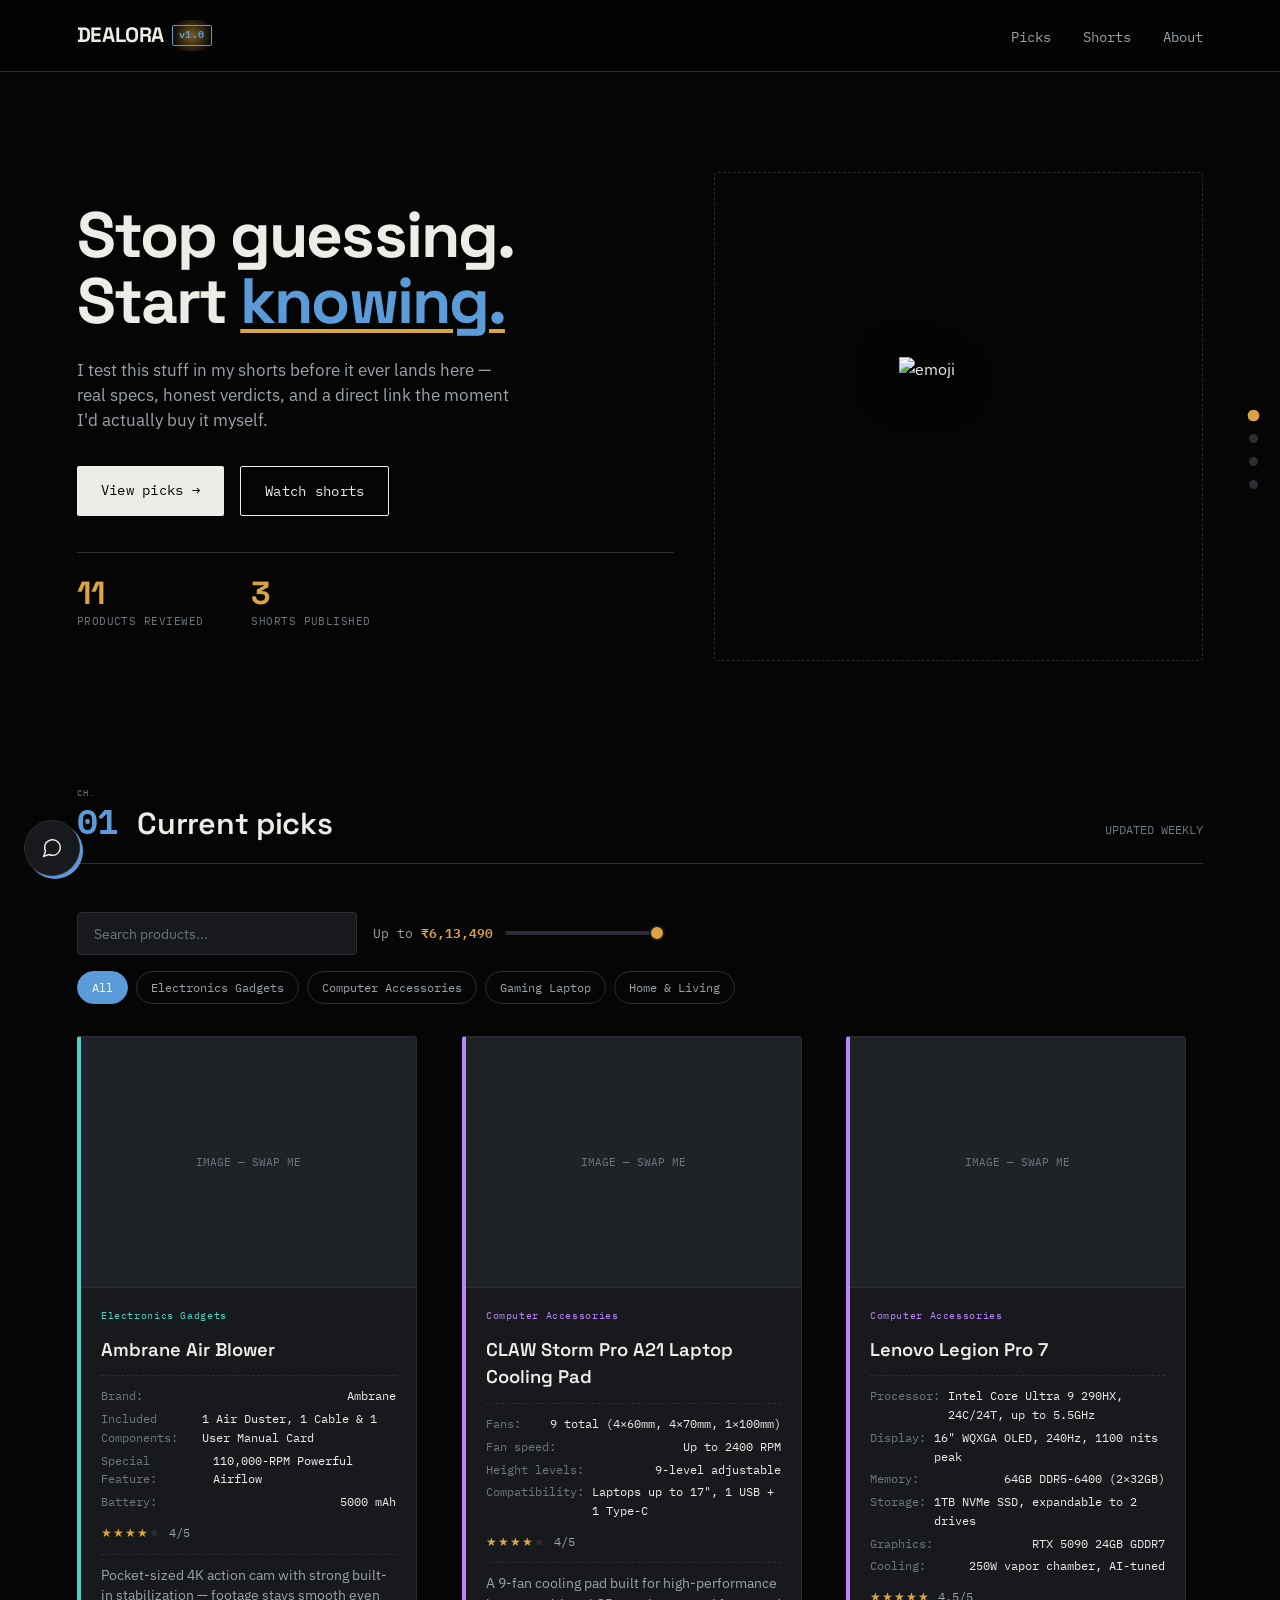
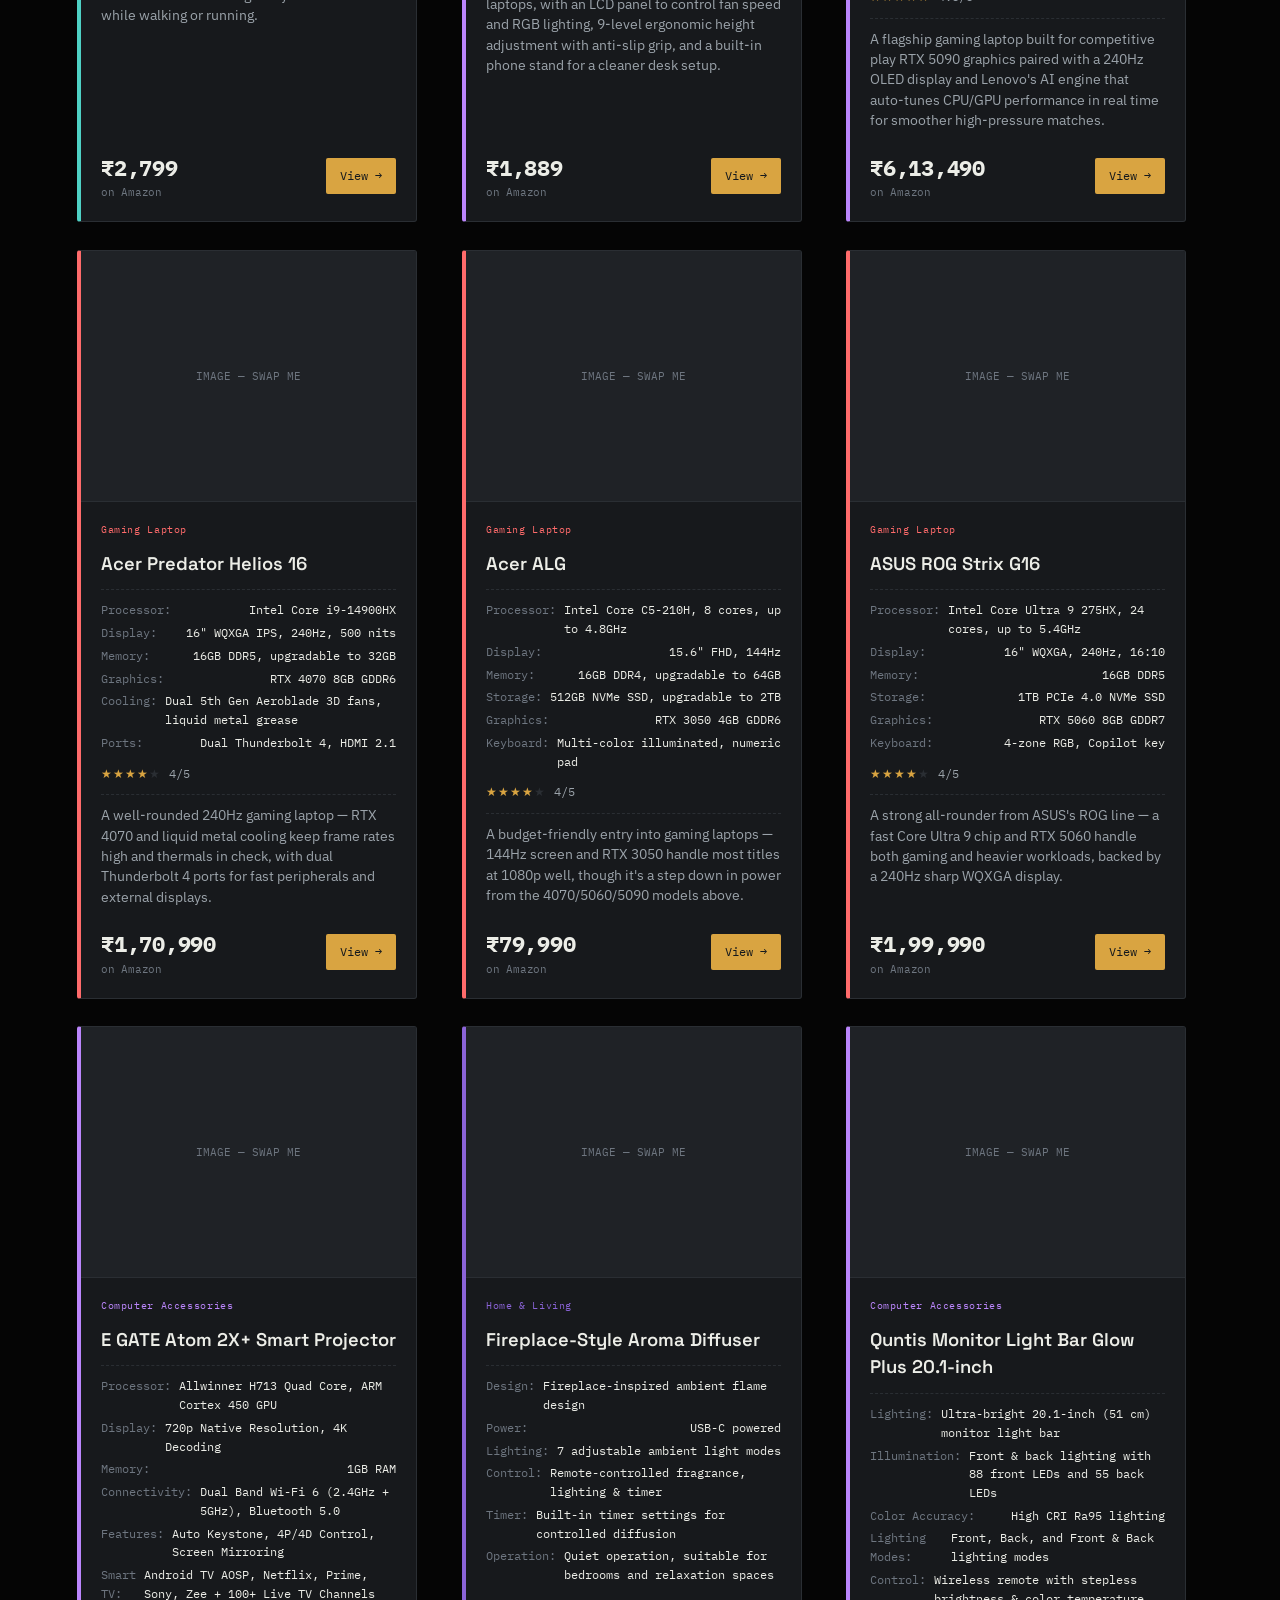
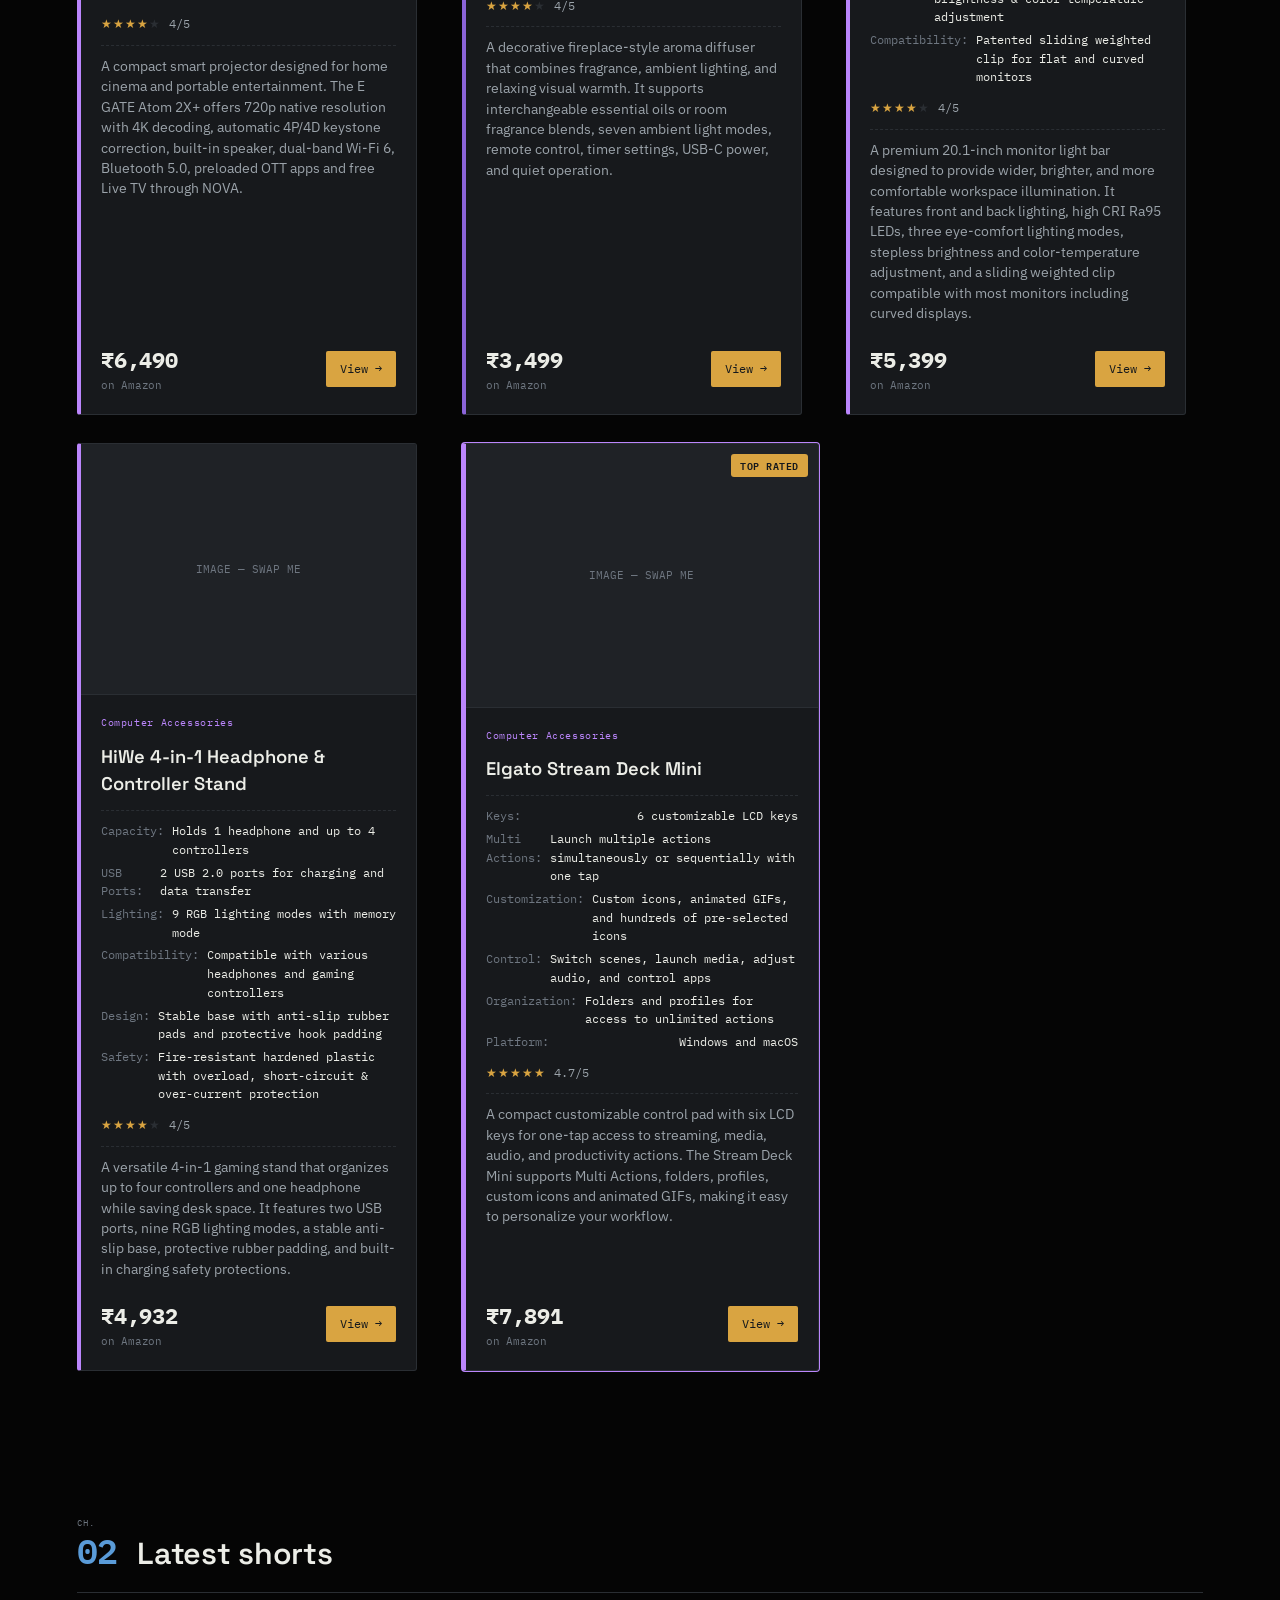
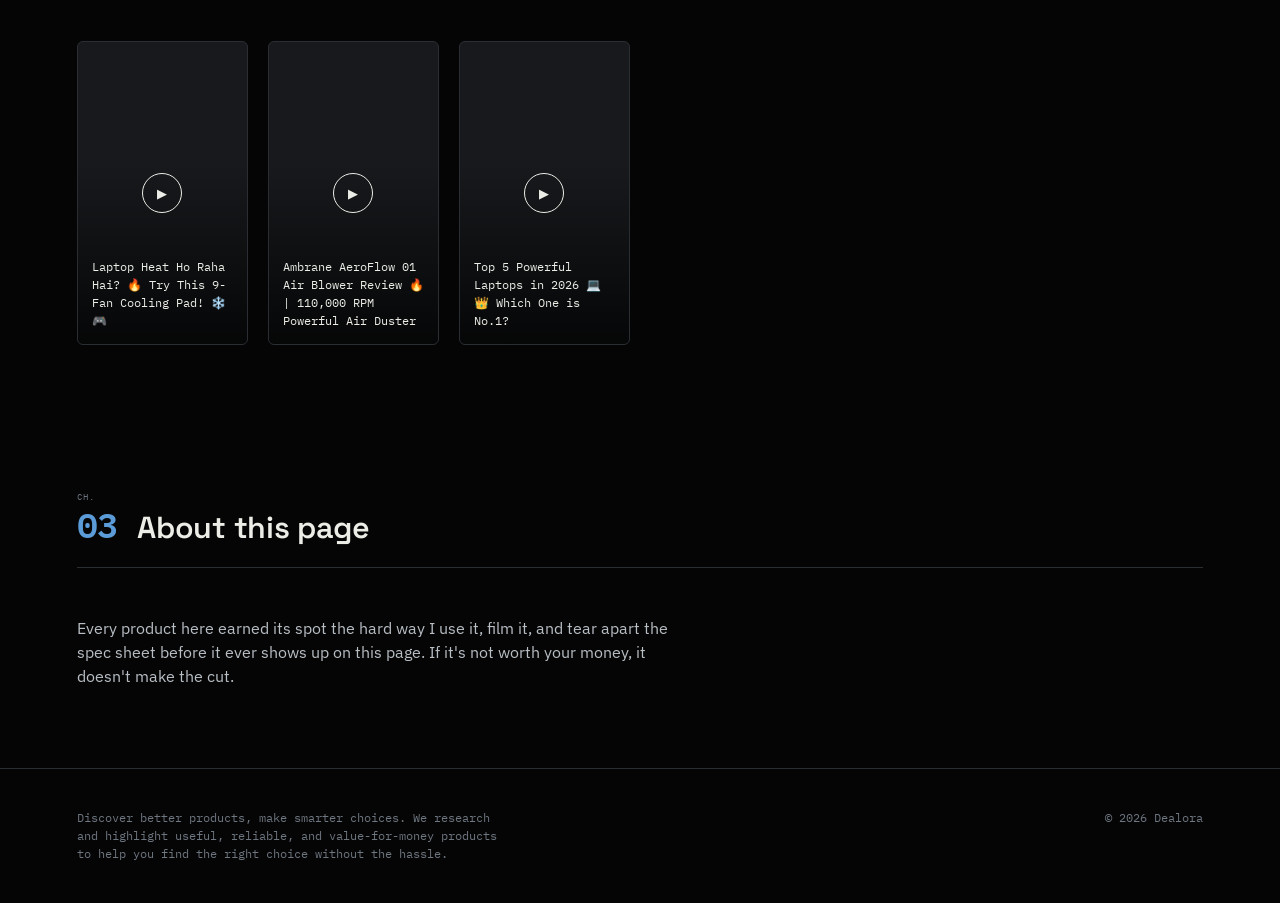
==== index.html @ a7163ce0 "Update index.html" ====
<!DOCTYPE html>
<html lang="en">
<head>
<meta charset="UTF-8">
<meta name="viewport" content="width=device-width, initial-scale=1.0">
<title>Dealora — Product Picks & Shorts</title>
<link rel="preconnect" href="https://fonts.googleapis.com">
<link rel="preconnect" href="https://fonts.gstatic.com" crossorigin>
<link href="https://fonts.googleapis.com/css2?family=Space+Grotesk:wght@400;500;600;700&family=IBM+Plex+Sans:wght@400;500;600&family=IBM+Plex+Mono:wght@400;500&display=swap" rel="stylesheet">
<link rel="stylesheet" href="style.css">
<noscript><style>body{opacity:1 !important;}</style></noscript>
</head>
<body>
<div class="grid-bg"></div>

<header>
  <div class="logo">DEALORA <span class="tag">v1.0</span></div>
  <nav>
    <a href="#picks">Picks</a>
    <a href="#shorts">Shorts</a>
    <a href="#about">About</a>
  </nav>
</header>

<section class="hero" id="hero">
  <div>
    <!-- <span class="eyebrow">CH. 00 — REAL GEAR. REAL NUMBERS. NO BS.</span> -->
    <h1>Stop guessing.<br>Start <em>knowing.</em></h1>
    <p id="heroTagline" class="hero-tagline">I test this stuff in my shorts before it ever lands here — real specs, honest verdicts, and a direct link the moment I'd actually buy it myself.</p>
    <div class="hero-ctas">
      <a href="#picks" class="btn btn-primary">View picks →</a>
      <a href="#shorts" class="btn btn-outline">Watch shorts</a>
    </div>
    <div class="hero-stats" id="heroStats">
      <div class="stat"><span class="stat-num" data-target="0">0</span><span class="stat-label">Products reviewed</span></div>
      <div class="stat"><span class="stat-num" data-target="0">0</span><span class="stat-label">Shorts published</span></div>
    </div>
  </div>
  <div class="schematic" id="heroCanvasWrap">
    <div class="emoji-cycle" id="emojiCycle">
      <img class="cycle-emoji" src="emojis/1.png" alt="emoji">
    </div>
    <!-- <span class="callout c1">01 — MATERIAL</span>
    <span class="callout c2">02 — SPEC</span>
    <span class="callout c3">03 — PRICE</span> -->
  </div>
</section>

<section id="picks">
  <div class="section-head">
    <span class="num">01</span>
    <h2>Current picks</h2>
    <span class="desc">UPDATED WEEKLY</span>
  </div>
  <div class="product-controls">
    <input type="text" id="productSearch" class="product-search" placeholder="Search products...">
    <div class="price-slider-wrap">
      <label for="priceSlider">Up to <span id="priceValueLabel">₹0</span></label>
      <input type="range" id="priceSlider" min="59" max="1000" step="1" class="price-slider">
    </div>
    <div class="filter-pills" id="filterPills"></div>
  </div>
  <div class="products" id="productsContainer">
    <!-- Cards are generated automatically by products.js -->
  </div>
</section>

<section id="shorts">
  <div class="section-head">
    <span class="num">02</span>
    <h2>Latest shorts</h2>
    <!-- <span class="desc">@YOURCHANNEL</span> -->
  </div>
  <div class="shorts-grid" id="shortsContainer">
    <!-- Cards are generated automatically by shorts.js -->
  </div>
</section>

<section id="about">
  <div class="section-head">
    <span class="num">03</span>
    <h2>About this page</h2>
  </div>
  <p style="max-width:60ch; color:#B8BEC4;">Every product here earned its spot the hard way I use it, film it, and tear apart the spec sheet before it ever shows up on this page. If it's not worth your money, it doesn't make the cut.</p>
</section>

<footer>
  <span class="disclosure">Discover better products, make smarter choices.
We research and highlight useful, reliable, and value-for-money products to help you find the right choice without the hassle.
</span>
  <span>© 2026 Dealora</span>
</footer>

<script src="products.js"></script>
<script src="shorts.js"></script>
<script src="scroll-effects.js"></script>
<script src="effects.js"></script>
<script src="Chatbot.js"></script>
</body>
</html>
---- style.css ----
:root{
  --bg:#050505;
  --bg-card:#17191C;
  --bg-card-2:#1F2226;
  --text:#ECEDE7;
  --text-muted:#9BA3AA;
  --text-faint:#6E7680;
  --line:#2A2E33;
  --blueprint:#5A9BD8;
  --blueprint-light:#7CB3E8;
  --amber:#D9A441;
  --display: 'Space Grotesk', sans-serif;
  --body: 'IBM Plex Sans', sans-serif;
  --mono: 'IBM Plex Mono', monospace;
}
*{box-sizing:border-box; margin:0; padding:0;}
html{scroll-behavior:smooth;}
body{
  background:var(--bg);
  color:var(--text);
  font-family:var(--body);
  line-height:1.5;
}
a{color:inherit;}

.grid-bg{ display:none; }

header{
  position:sticky; top:0; z-index:50;
  display:flex; justify-content:space-between; align-items:center;
  padding:20px 6%;
  background:rgba(5,5,5,0.85);
  backdrop-filter:blur(6px);
  border-bottom:1px solid var(--line);
}
.logo{
  font-family:var(--display);
  font-weight:700;
  font-size:1.3rem;
  letter-spacing:-0.02em;
  color:var(--text);
  display:flex; align-items:center; gap:8px;
}
.logo .tag{
  font-family:var(--mono);
  font-size:0.6rem;
  color:var(--blueprint);
  border:1px solid var(--blueprint);
  padding:2px 6px;
  border-radius:2px;
  letter-spacing:0.05em;
}
nav a{
  position:relative;
  font-family:var(--mono);
  font-size:0.85rem;
  text-decoration:none;
  margin-left:28px;
  color:var(--text-muted);
  border-bottom:1px solid transparent;
  transition:color .2s;
  padding-bottom:2px;
}
nav a::after{
  content:'';
  position:absolute;
  left:0; bottom:-1px;
  height:2px;
  width:0;
  background:var(--blueprint);
  transition:width .3s ease;
}
nav a:hover{color:var(--text);}
nav a:hover::after{ width:100%; }
nav a.active{color:var(--text);}
nav a.active::after{ width:100%; background:var(--amber); }

/* custom scrollbar */
::-webkit-scrollbar{ width:10px; }
::-webkit-scrollbar-track{ background:var(--bg); }
::-webkit-scrollbar-thumb{ background:var(--bg-card-2); border-radius:5px; border:2px solid var(--bg); }
::-webkit-scrollbar-thumb:hover{ background:var(--blueprint); }
html{ scrollbar-color:var(--bg-card-2) var(--bg); scrollbar-width:thin; }

/* sticky section progress dots */
.progress-dots{
  position:fixed;
  right:22px;
  top:50%;
  transform:translateY(-50%);
  z-index:55;
  display:flex;
  flex-direction:column;
  gap:14px;
}
.progress-dot{
  width:9px; height:9px;
  border-radius:50%;
  background:var(--line);
  border:none;
  cursor:pointer;
  padding:0;
  transition: background .25s ease, transform .25s ease;
}
.progress-dot:hover{ transform:scale(1.3); }
.progress-dot.active{ background:var(--amber); transform:scale(1.3); }
@media (max-width:900px){ .progress-dots{ display:none; } }

section{position:relative; z-index:1; padding:80px 6%;}

.reveal{
  opacity:0;
  transform:translateY(28px);
  transition: opacity 0.8s ease, transform 0.8s ease;
}
.reveal-visible{
  opacity:1;
  transform:translateY(0);
}
.hero.reveal{ opacity:1; transform:none; transition:none; }

.hero{
  padding-top:100px;
  padding-bottom:60px;
  display:grid;
  grid-template-columns: 1.1fr 0.9fr;
  gap:40px;
  align-items:center;
}
.hero .eyebrow{
  font-family:var(--mono);
  font-size:0.8rem;
  color:var(--blueprint);
  letter-spacing:0.08em;
  margin-bottom:16px;
  display:block;
}
.hero h1{
  color:var(--text);
  font-family:var(--display);
  font-size:clamp(2.4rem, 5vw, 4.2rem);
  line-height:1.02;
  font-weight:700;
  letter-spacing:-0.03em;
  margin-bottom:24px;
}
.hero h1 em{
  font-style:normal;
  color:var(--blueprint);
  text-decoration: underline;
  text-decoration-color: var(--amber);
  text-decoration-thickness: 4px;
  text-underline-offset: 6px;
}
.hero p{
  font-size:1.05rem;
  max-width:44ch;
  color:var(--text-muted);
  margin-bottom:32px;
}
.hero-ctas{display:flex; gap:16px; flex-wrap:wrap;}
.hero-tagline{ transition: opacity 0.4s ease; }
.hero-tagline.fading{ opacity:0; }
.hero-stats{
  display:flex;
  gap:clamp(24px,4vw,48px);
  margin-top:36px;
  padding-top:24px;
  border-top:1px solid var(--line);
}
.stat{ display:flex; flex-direction:column; gap:4px; }
.stat-num{
  font-family:var(--display);
  font-size:2rem;
  font-weight:700;
  color:var(--amber);
  line-height:1;
}
.stat-label{
  font-family:var(--mono);
  font-size:0.7rem;
  color:var(--text-faint);
  letter-spacing:0.04em;
  text-transform:uppercase;
}
.btn{
  font-family:var(--mono);
  font-size:0.85rem;
  padding:14px 24px;
  border-radius:2px;
  text-decoration:none;
  display:inline-block;
  letter-spacing:0.02em;
  transition: transform .15s ease, box-shadow .15s ease;
}
.btn-primary{
  background:var(--text);
  color:var(--bg);
}
.btn-primary:hover{transform:translateY(-2px); box-shadow:4px 4px 0 var(--amber);}
.btn-outline{
  border:1px solid var(--text);
  color:var(--text);
}
.btn-outline:hover{transform:translateY(-2px); box-shadow:4px 4px 0 var(--blueprint-light);}

.schematic{
  position:relative;
  aspect-ratio:1/1;
  border:1.5px dashed var(--line);
  border-radius:4px;
  overflow:hidden;
}
.emoji-cycle{
  position:absolute;
  inset:0;
  display:flex;
  align-items:center;
  justify-content:center;
}
.cycle-emoji{
  width:120px;
  height:120px;
  object-fit:contain;
  image-rendering:pixelated;
  filter:drop-shadow(0 10px 22px rgba(0,0,0,0.5));
  animation: emojiIn 0.4s ease;
}
@keyframes emojiIn{
  0%{ opacity:0; transform:scale(0.7) rotate(-8deg); }
  100%{ opacity:1; transform:scale(1) rotate(0deg); }
}
.callout{
  position:absolute;
  font-family:var(--mono);
  font-size:0.7rem;
  color:var(--blueprint);
  white-space:nowrap;
}
.callout::before{
  content:'';
  position:absolute;
  background:var(--blueprint-light);
  height:1px;
}
.c1{top:8%; left:2%;}
.c1::before{width:60px; top:8px; left:-64px;}
.c2{top:38%; right:0%;}
.c2::before{width:50px; top:8px; right:-54px;}
.c3{bottom:10%; left:6%;}
.c3::before{width:40px; top:8px; left:-44px;}

.section-head{
  display:flex;
  align-items:baseline;
  gap:20px;
  margin-bottom:48px;
  border-bottom:1px solid var(--line);
  padding-bottom:16px;
}
.section-head .num{
  font-family:var(--mono);
  color:var(--blueprint);
  font-size:2.2rem;
  font-weight:600;
  line-height:1;
  letter-spacing:-0.02em;
  position:relative;
}
.section-head .num::before{
  content:"CH.";
  position:absolute;
  top:-14px;
  left:0;
  font-size:0.55rem;
  font-weight:400;
  letter-spacing:0.12em;
  color:var(--text-faint);
}
.section-head h2{
  color:var(--text);
  font-family:var(--display);
  font-size:1.9rem;
  font-weight:600;
  letter-spacing:-0.01em;
}
.section-head .desc{
  font-family:var(--mono);
  font-size:0.75rem;
  color:var(--text-faint);
  margin-left:auto;
}

.product-controls{
  display:flex;
  gap:16px;
  flex-wrap:wrap;
  align-items:center;
  margin-bottom:32px;
}
.product-search{
  font-family:var(--body);
  font-size:0.9rem;
  padding:11px 16px;
  background:var(--bg-card);
  border:1px solid var(--line);
  border-radius:4px;
  color:var(--text);
  min-width:220px;
  flex:0 1 280px;
  transition:border-color .2s;
}
.product-search::placeholder{ color:var(--text-faint); }
.product-search:focus{ outline:none; border-color:var(--blueprint); }
.price-slider-wrap{
  display:flex;
  align-items:center;
  gap:12px;
  font-family:var(--mono);
  font-size:0.8rem;
  color:var(--text-muted);
}
.price-slider-wrap label{ white-space:nowrap; }
#priceValueLabel{ color:var(--amber); font-weight:600; }
.price-slider{
  -webkit-appearance:none;
  appearance:none;
  width:160px;
  height:4px;
  border-radius:2px;
  background:var(--line);
  outline:none;
  cursor:pointer;
}
.price-slider::-webkit-slider-thumb{
  -webkit-appearance:none;
  appearance:none;
  width:16px; height:16px;
  border-radius:50%;
  background:var(--amber);
  border:2px solid var(--bg-card);
  cursor:pointer;
  transition:transform .15s ease;
}
.price-slider::-webkit-slider-thumb:hover{ transform:scale(1.15); }
.price-slider::-moz-range-thumb{
  width:16px; height:16px;
  border-radius:50%;
  background:var(--amber);
  border:2px solid var(--bg-card);
  cursor:pointer;
}
.filter-pills{ display:flex; gap:8px; flex-wrap:wrap; }
.filter-pill{
  font-family:var(--mono);
  font-size:0.75rem;
  padding:8px 14px;
  border-radius:20px;
  border:1px solid var(--line);
  background:transparent;
  color:var(--text-muted);
  cursor:pointer;
  transition: all .2s ease;
}
.filter-pill:hover{ border-color:var(--blueprint); color:var(--text); }
.filter-pill.active{
  background:var(--blueprint);
  border-color:var(--blueprint);
  color:#fff;
}
.teaser-card{
  border-style:dashed;
  opacity:0.92;
}
.teaser-media{
  background:repeating-linear-gradient(45deg, var(--bg-card-2) 0, var(--bg-card-2) 10px, var(--bg-card) 10px, var(--bg-card) 20px);
}
.teaser-lock{
  font-size:2.8rem;
  filter:grayscale(0.3);
  opacity:0.7;
}
.teaser-countdown{
  border-top:1px dashed var(--line);
  padding-top:12px;
  display:flex;
  flex-direction:column;
  gap:4px;
  align-items:flex-start;
}
.countdown-timer{
  font-family:var(--mono);
  font-size:1.6rem;
  font-weight:700;
  color:var(--amber);
  letter-spacing:0.03em;
}
.teaser-sub{
  font-family:var(--mono);
  font-size:0.7rem;
  color:var(--text-faint);
  text-transform:uppercase;
  letter-spacing:0.04em;
}
.no-results{
  font-family:var(--mono);
  font-size:0.9rem;
  color:var(--text-faint);
  padding:40px 0;
  text-align:center;
  grid-column:1/-1;
}
.products{
  display:grid;
  grid-template-columns:repeat(auto-fill, minmax(280px, 1fr));
  gap:28px;
  justify-content:start;
}
.card{
  background:var(--bg-card);
  border:1px solid var(--line);
  border-left:4px solid var(--accent, var(--blueprint));
  border-radius:3px;
  overflow:hidden;
  display:flex;
  flex-direction:column;
  max-width:340px;
  position:relative;
  transition: transform .15s ease, box-shadow .2s ease, border-color .2s ease;
  transform-style:preserve-3d;
  will-change:transform;
}
.card:hover{box-shadow:0 16px 32px rgba(0,0,0,0.55); border-color:var(--line);}
.card.featured{
  max-width:370px;
  border-width:1px 1px 1px 4px;
  box-shadow:0 0 0 1px var(--accent, var(--amber));
}
.featured-badge{
  position:absolute;
  top:10px;
  right:10px;
  z-index:2;
  background:var(--amber);
  color:#14181C;
  font-family:var(--mono);
  font-size:0.62rem;
  font-weight:600;
  letter-spacing:0.05em;
  padding:4px 9px;
  border-radius:3px;
  text-transform:uppercase;
}
.card-media{
  aspect-ratio:4/3;
  width:100%;
  background:var(--bg-card-2);
  display:flex; align-items:center; justify-content:center;
  font-family:var(--mono);
  font-size:0.7rem;
  color:var(--text-faint);
  border-bottom:1px solid var(--line);
  overflow:hidden;
}
.card-media img{
  width:100%;
  height:100%;
  object-fit:contain;
  padding:12px;
}
.card-body{padding:20px; display:flex; flex-direction:column; gap:12px; flex:1;}
.card-tag{
  font-family:var(--mono);
  font-size:0.65rem;
  color:var(--blueprint);
  letter-spacing:0.06em;
}
.card h3{
  color:var(--text);
  font-family:var(--display);
  font-size:1.15rem;
  font-weight:600;
}
.specs{
  font-family:var(--mono);
  font-size:0.78rem;
  color:var(--text-muted);
  border-top:1px dashed var(--line);
  padding-top:10px;
  display:flex;
  flex-direction:column;
  gap:4px;
}
.specs div{display:flex; justify-content:space-between; gap:8px;}
.specs span:first-child{color:var(--text-faint);}
.specs span:last-child{color:var(--text);}

.rating{
  display:flex;
  align-items:center;
  gap:8px;
  font-family:var(--mono);
  font-size:0.78rem;
  color:var(--text-muted);
}
.stars{letter-spacing:1px;}
.stars .star{ color:var(--line); transition:color .25s ease, transform .25s ease; display:inline-block; }
.stars .star.filled{ color:var(--amber); }
.rating:hover .stars .star{
  animation: starPop .4s ease forwards;
  animation-delay: calc(var(--i) * 70ms);
}
@keyframes starPop{
  0%{ transform:scale(1); }
  40%{ transform:scale(1.35); color:var(--amber); }
  100%{ transform:scale(1); color:var(--amber); }
}
.img-shimmer{
  position:absolute; inset:0;
  background:linear-gradient(100deg, var(--bg-card-2) 30%, #2a2e33 50%, var(--bg-card-2) 70%);
  background-size:200% 100%;
  animation: shimmer 1.4s ease-in-out infinite;
}
@keyframes shimmer{
  0%{ background-position:200% 0; }
  100%{ background-position:-200% 0; }
}
.card-media{ position:relative; }
.about{
  font-size:0.85rem;
  color:var(--text-muted);
  border-top:1px dashed var(--line);
  padding-top:10px;
}
.card-footer{
  display:flex;
  align-items:center;
  justify-content:space-between;
  margin-top:auto;
  padding-top:8px;
}
.price{font-family:var(--mono); font-weight:700; font-size:1.4rem; color:var(--text); letter-spacing:-0.01em;}
.price small{font-size:0.7rem; color:var(--text-faint); display:block; font-weight:400;}
.buy{
  font-family:var(--mono);
  font-size:0.75rem;
  background:var(--amber);
  color:#14181C;
  padding:9px 14px;
  border-radius:2px;
  text-decoration:none;
  transition:transform .15s;
  animation: buyPulse 2.6s ease-in-out infinite;
}
.buy:hover{transform:translateY(-2px); animation-play-state:paused;}
@keyframes buyPulse{
  0%, 100%{ box-shadow:0 0 0 0 rgba(217,164,65,0.45); }
  50%{ box-shadow:0 0 0 6px rgba(217,164,65,0); }
}

.shorts-grid{
  display:grid;
  grid-template-columns:repeat(auto-fill, minmax(160px, 1fr));
  gap:20px;
  justify-content:start;
}
.short{
  max-width:220px;
  aspect-ratio:9/16;
  background-color:var(--bg-card);
  border:1px solid var(--line);
  border-radius:6px;
  position:relative;
  overflow:hidden;
  display:flex;
  align-items:flex-end;
  padding:14px;
  color:var(--text);
  cursor:pointer;
  text-decoration:none;
  transition: transform .2s ease, border-color .2s ease;
}
.short:hover{ transform:translateY(-4px); border-color:var(--blueprint); }
.short::before{
  content:'';
  position:absolute; inset:0;
  background:linear-gradient(180deg, transparent 40%, rgba(0,0,0,0.75) 100%);
}
.short .play{
  position:absolute; top:50%; left:50%; transform:translate(-50%,-50%);
  width:40px; height:40px;
  border:1.5px solid var(--text);
  border-radius:50%;
  display:flex; align-items:center; justify-content:center;
  font-size:0.8rem;
}
.short span{position:relative; font-family:var(--mono); font-size:0.75rem;}

footer{
  padding:40px 6%;
  border-top:1px solid var(--line);
  display:flex;
  justify-content:space-between;
  flex-wrap:wrap;
  gap:12px;
  font-family:var(--mono);
  font-size:0.75rem;
  color:var(--text-faint);
}
.disclosure{
  max-width:60ch;
}

@media (max-width: 780px){
  .hero{grid-template-columns:1fr;}
  .schematic{max-width:320px; margin:0 auto;}
  nav a{margin-left:16px;}
}

/* ---------- Loading polish ---------- */
body{
  opacity:0;
  transition: opacity 0.6s ease;
}
body.page-loaded{ opacity:1; }

.scroll-top-btn{
  position:fixed;
  bottom:26px;
  right:26px;
  z-index:60;
  width:46px; height:46px;
  border-radius:50%;
  background:var(--bg-card);
  border:1px solid var(--line);
  color:var(--text);
  font-size:1.1rem;
  display:flex; align-items:center; justify-content:center;
  cursor:pointer;
  opacity:0;
  transform:translateY(12px);
  pointer-events:none;
  transition:opacity .3s ease, transform .3s ease, border-color .2s ease;
}
.scroll-top-btn.visible{
  opacity:1;
  transform:translateY(0);
  pointer-events:auto;
}
.scroll-top-btn:hover{ border-color:var(--blueprint); }
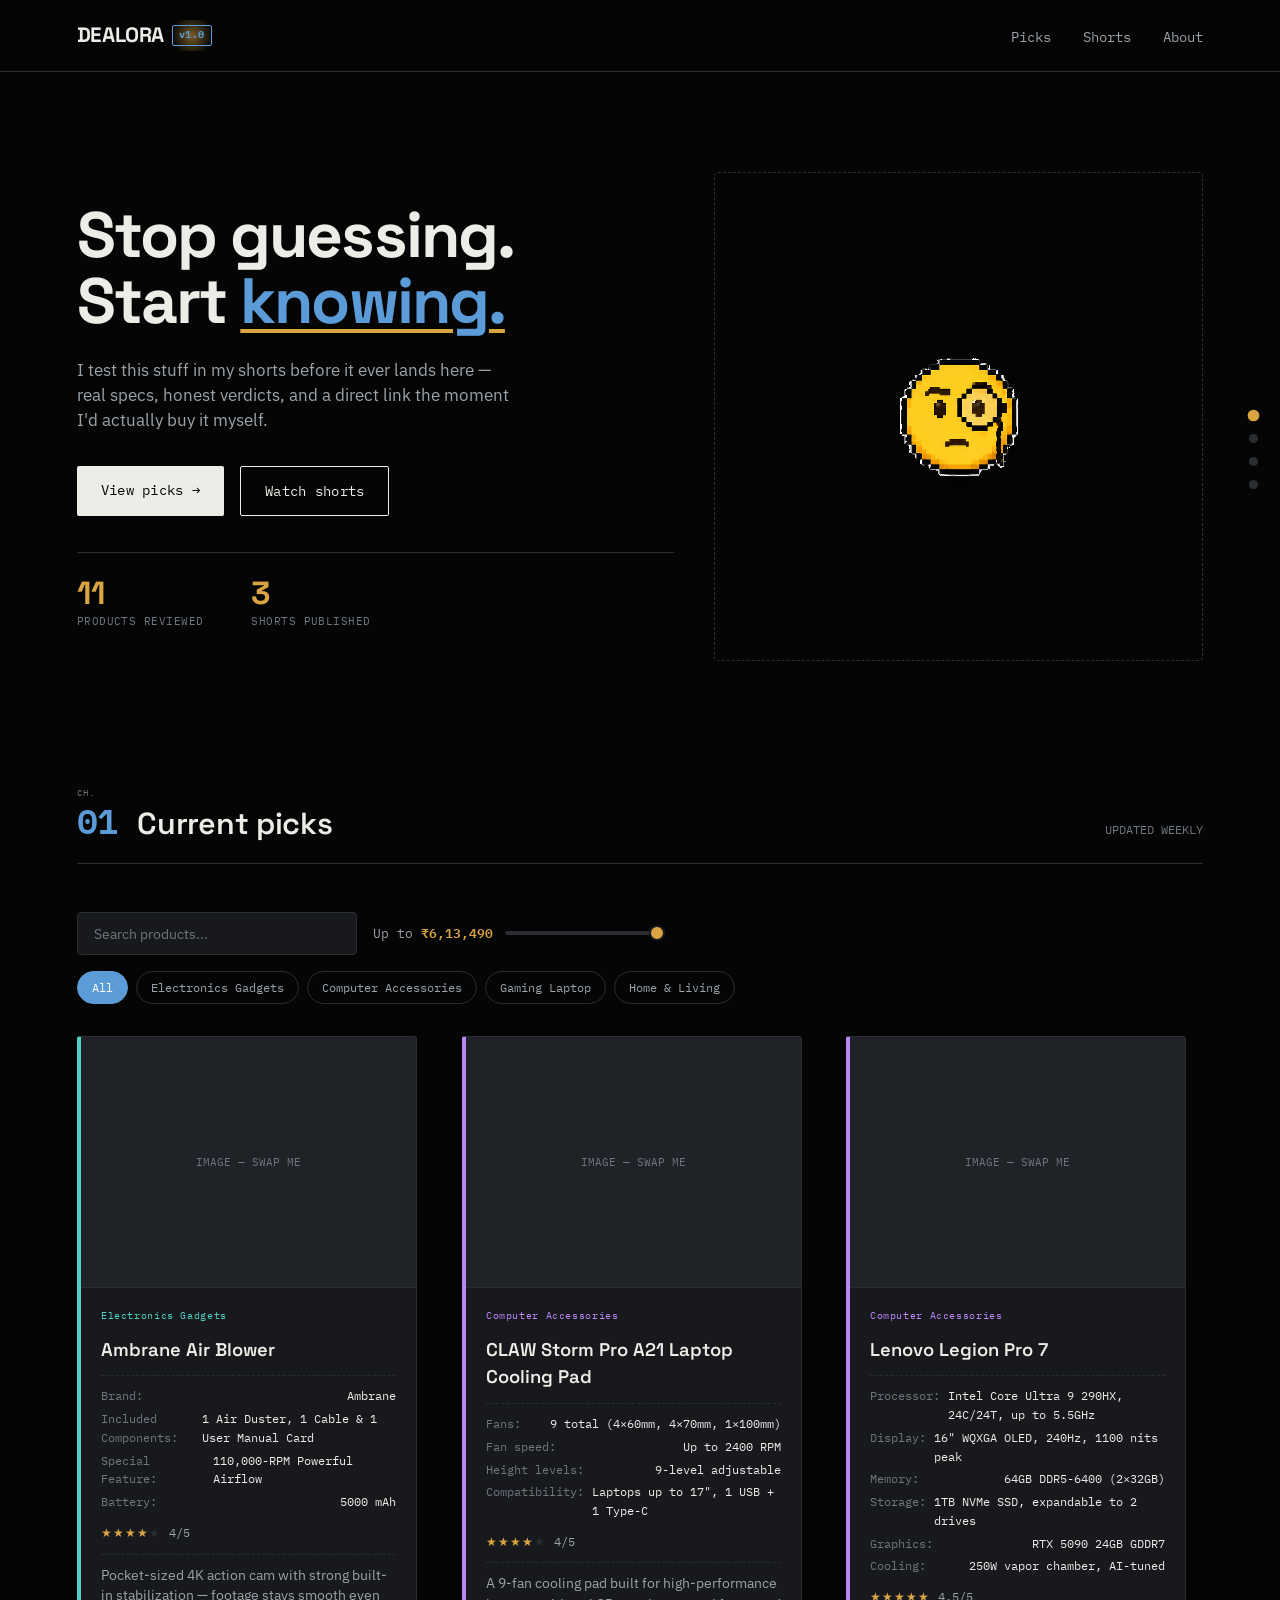
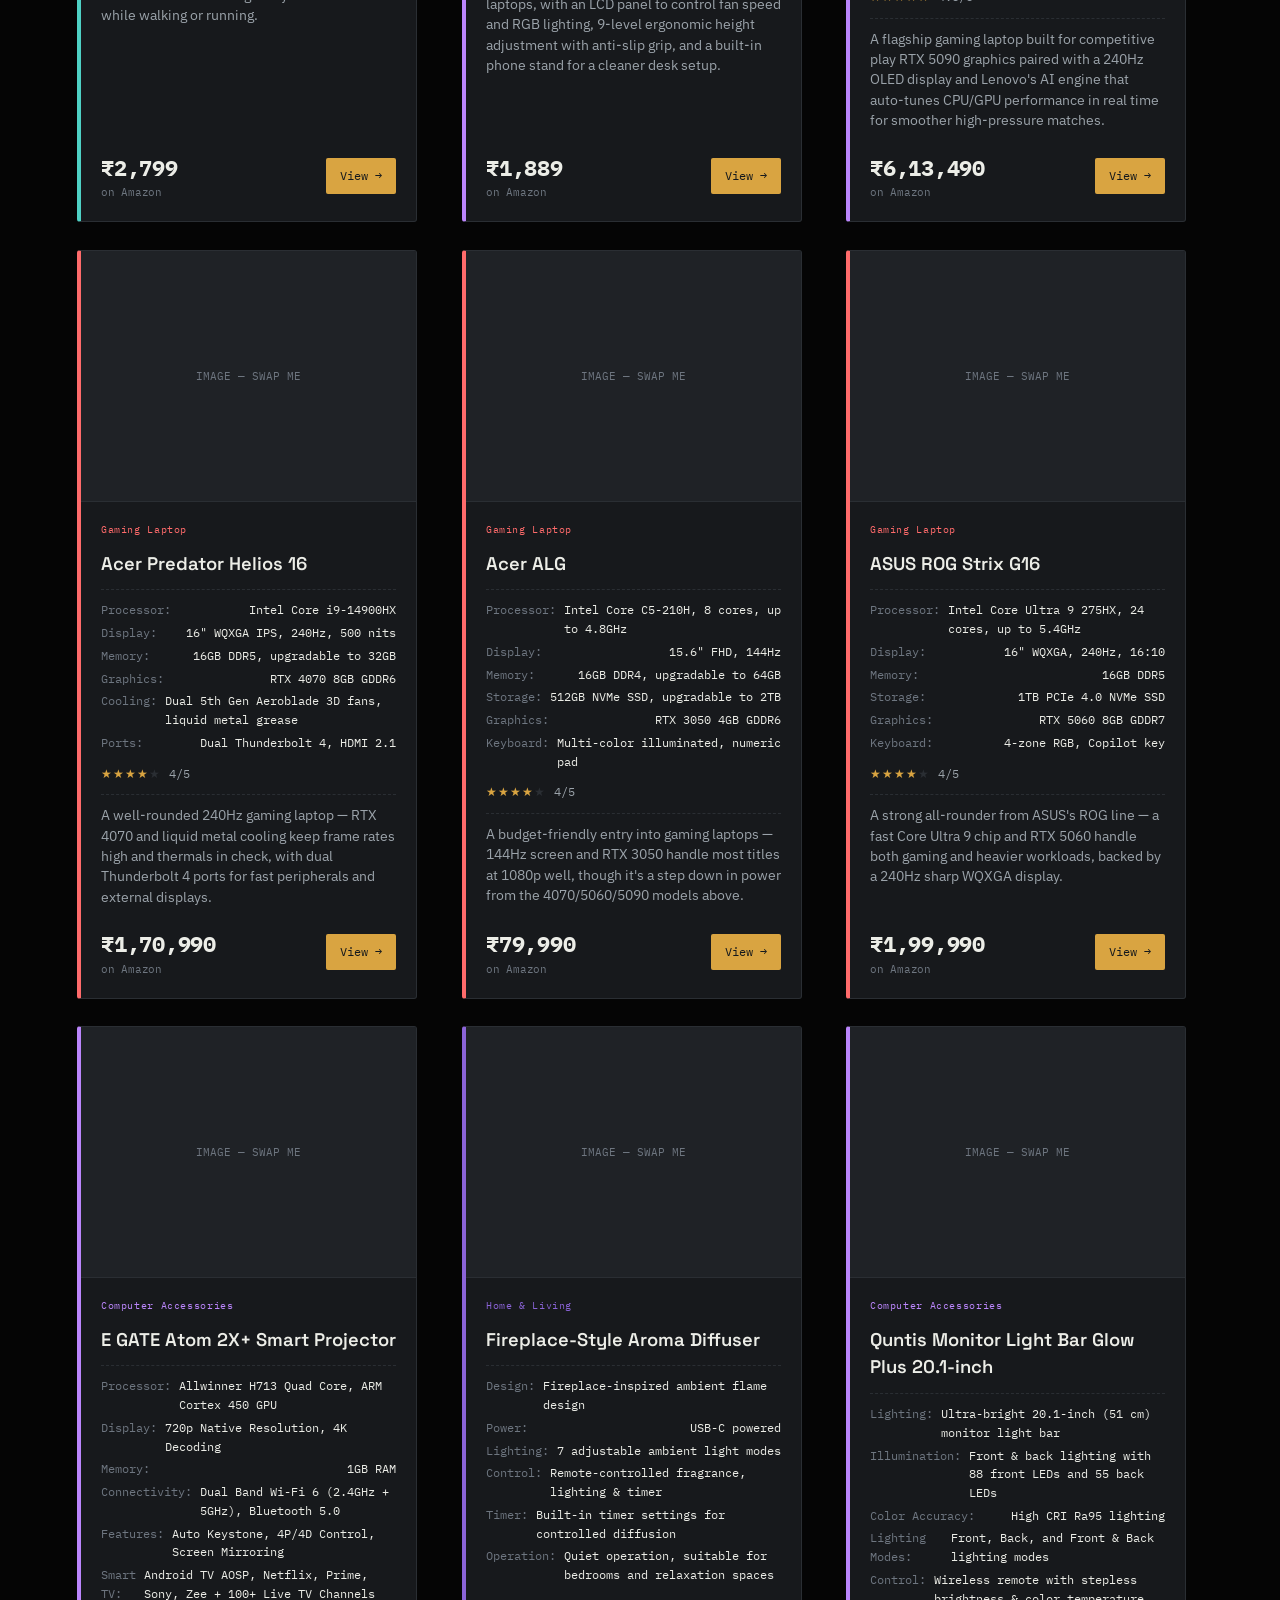
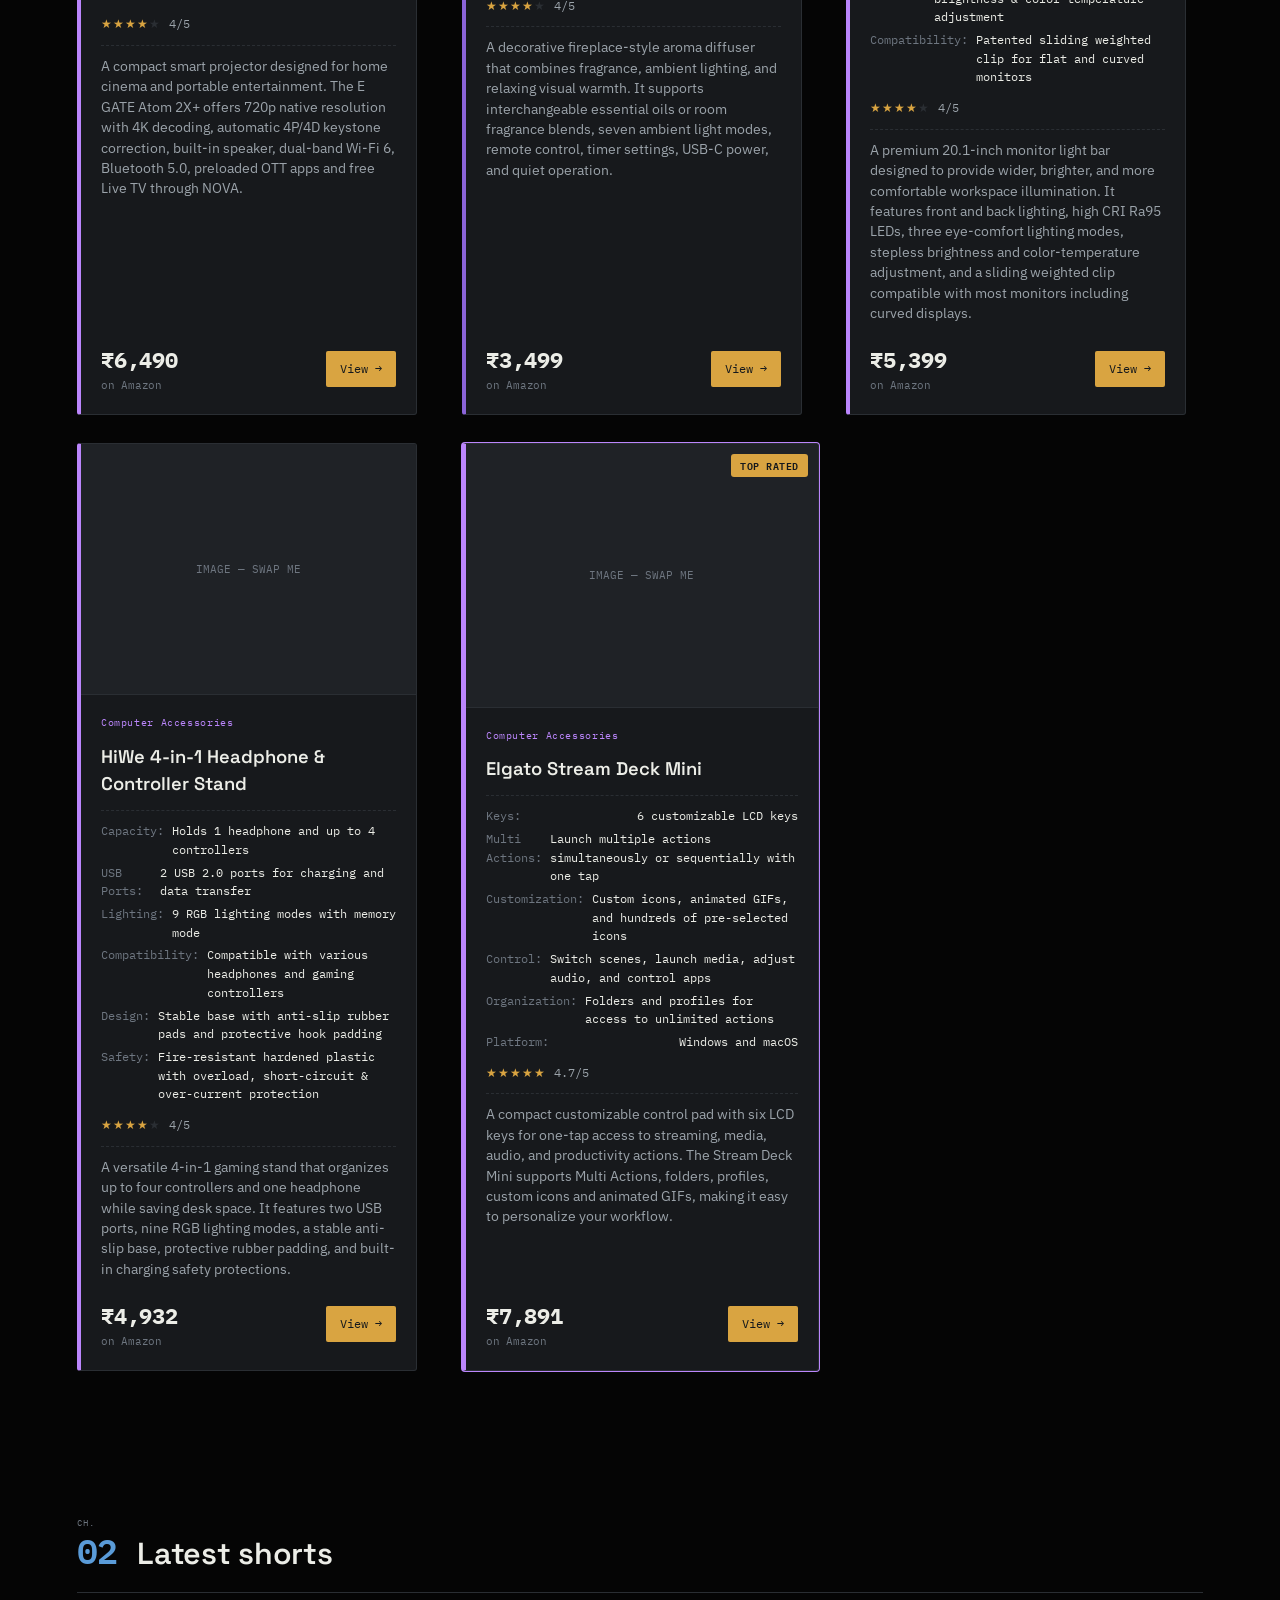
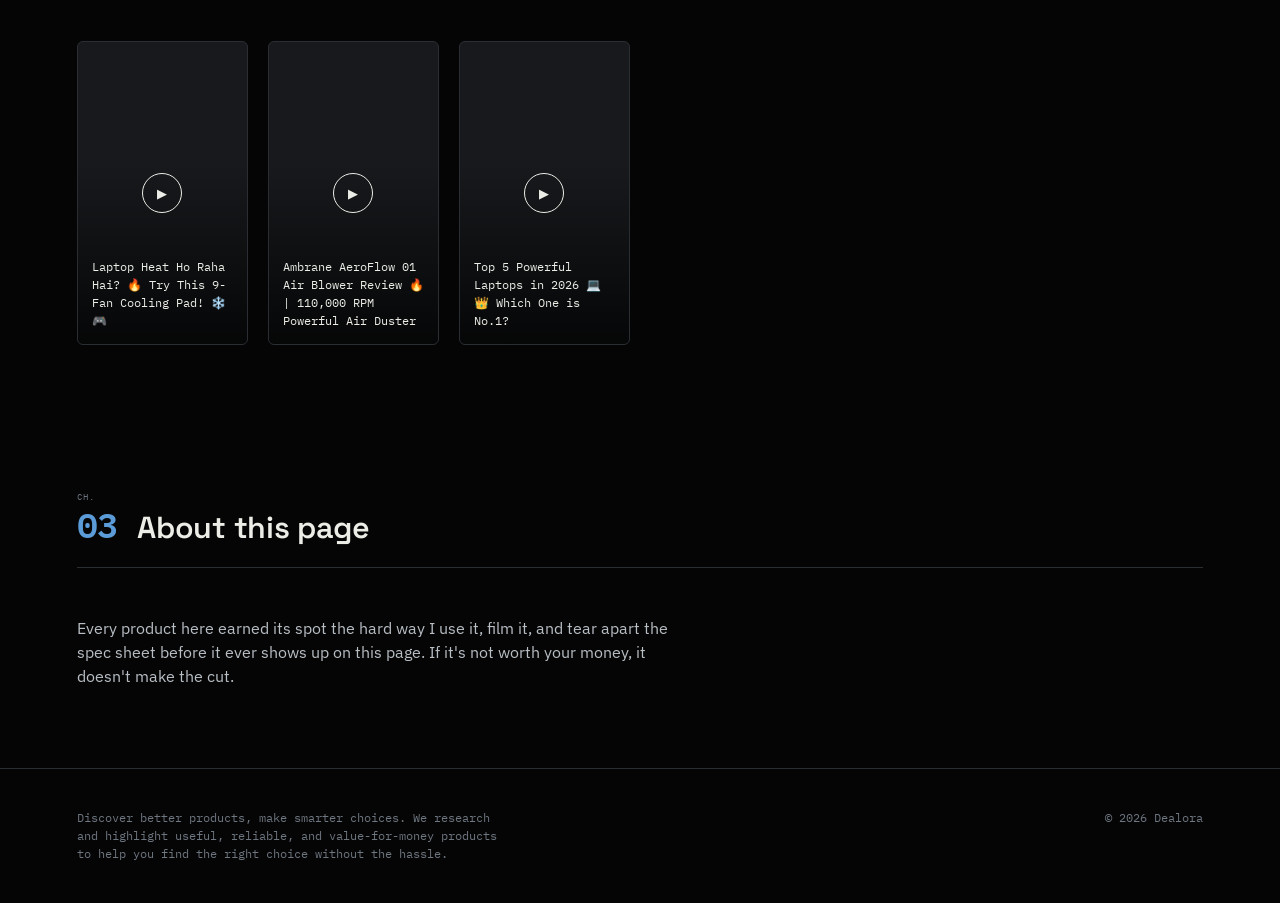
==== commit 102fe0cb: "Add Google Analytics tracking script and update chatbot script" ====
--- a/index.html
+++ b/index.html
@@ -9,6 +9,16 @@
 <link href="https://fonts.googleapis.com/css2?family=Space+Grotesk:wght@400;500;600;700&family=IBM+Plex+Sans:wght@400;500;600&family=IBM+Plex+Mono:wght@400;500&display=swap" rel="stylesheet">
 <link rel="stylesheet" href="style.css">
 <noscript><style>body{opacity:1 !important;}</style></noscript>
+
+<!-- Google tag (gtag.js) -->
+<script async src="https://www.googletagmanager.com/gtag/js?id=G-2ELYX1XEXM"></script>
+<script>
+  window.dataLayer = window.dataLayer || [];
+  function gtag(){dataLayer.push(arguments);}
+  gtag('js', new Date());
+
+  gtag('config', 'G-2ELYX1XEXM');
+</script>
 </head>
 <body>
 <div class="grid-bg"></div>
@@ -95,6 +105,6 @@
 <script src="shorts.js"></script>
 <script src="scroll-effects.js"></script>
 <script src="effects.js"></script>
-<script src="Chatbot.js"></script>
+<script src="chatbot.js"></script>
 </body>
 </html>
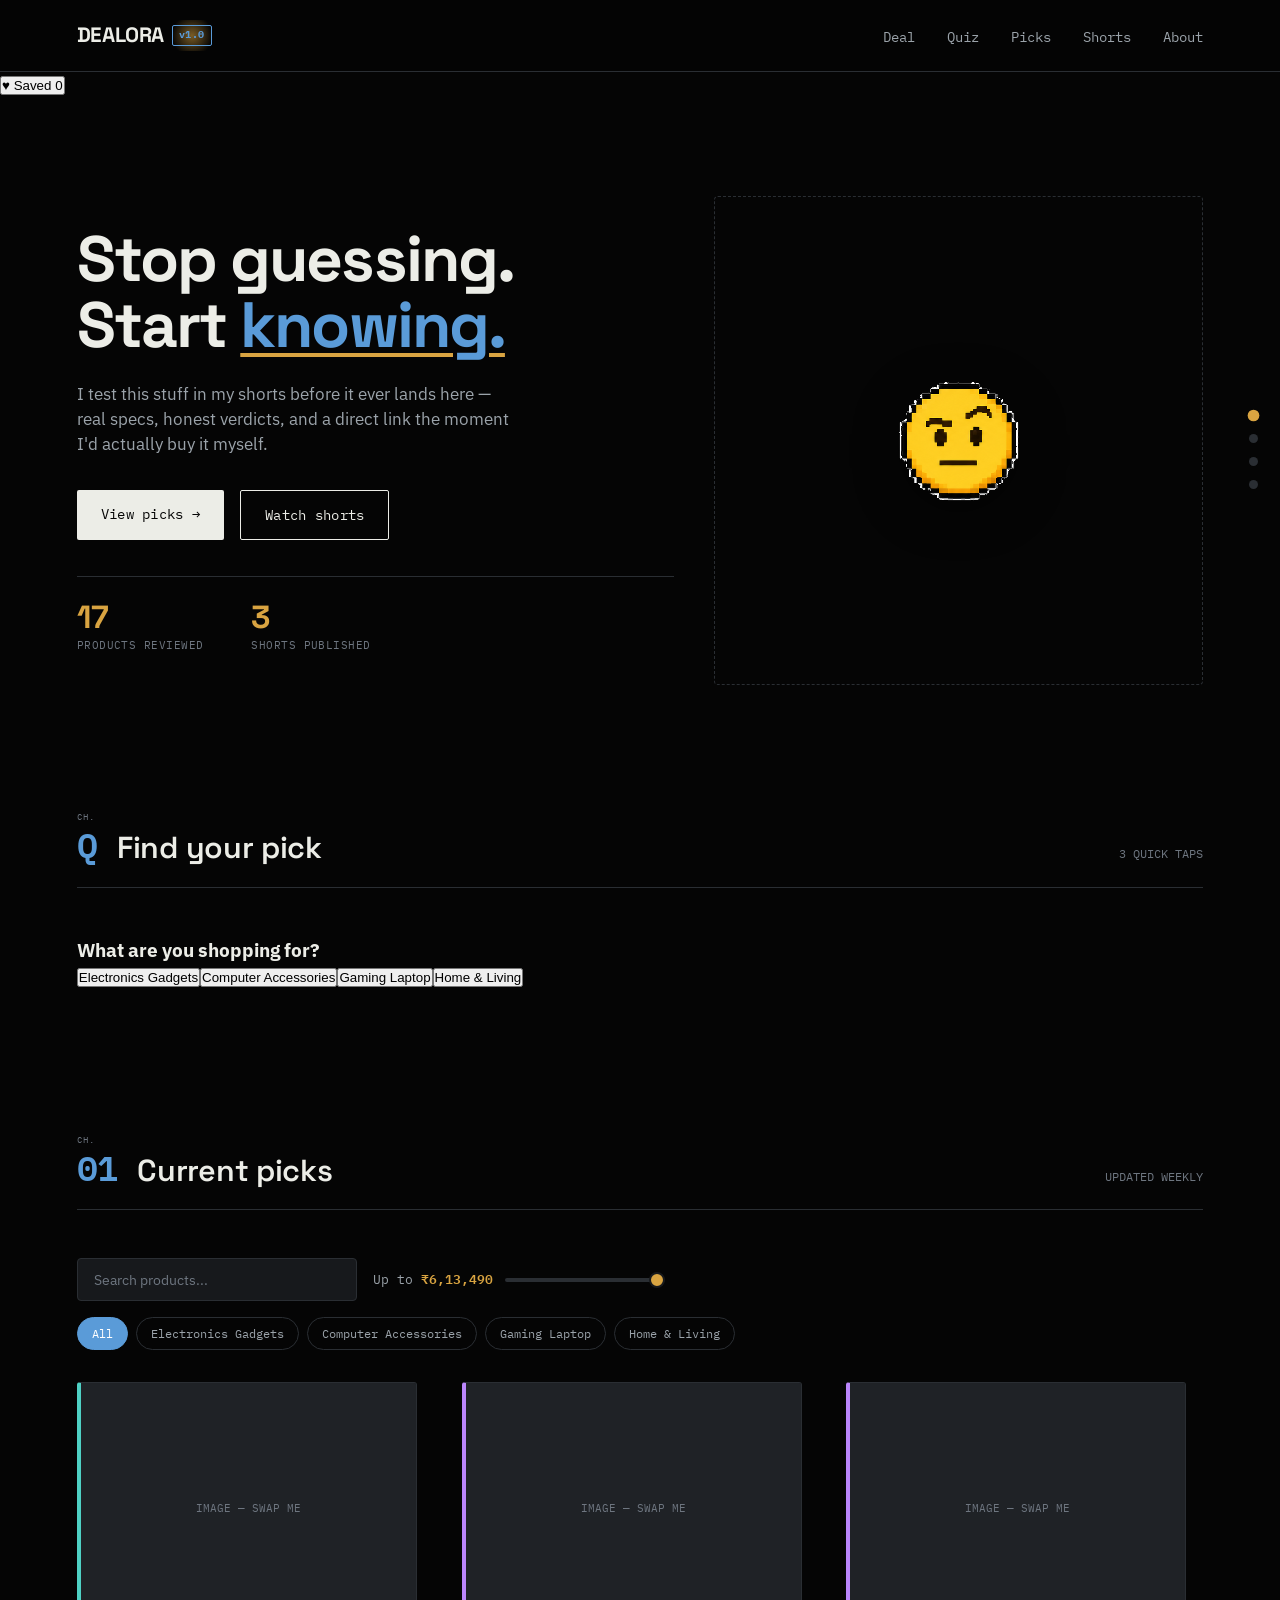
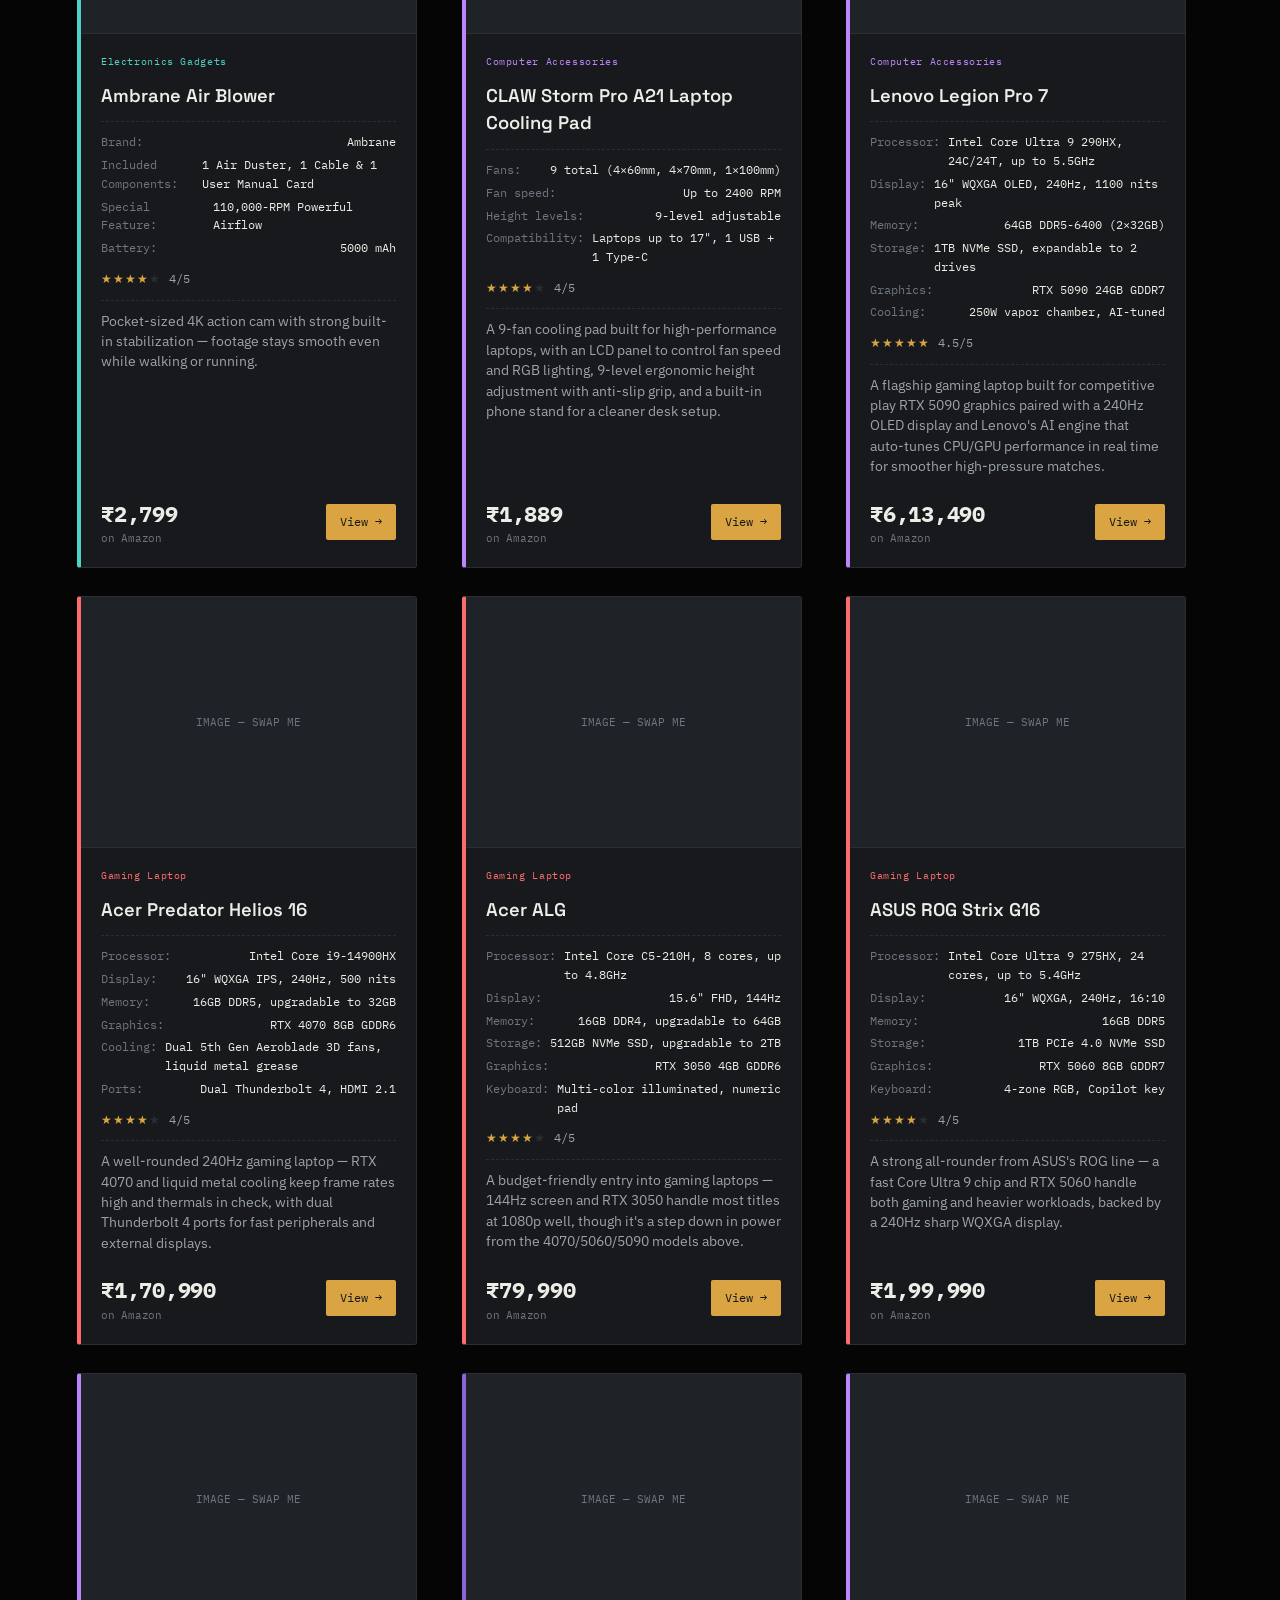
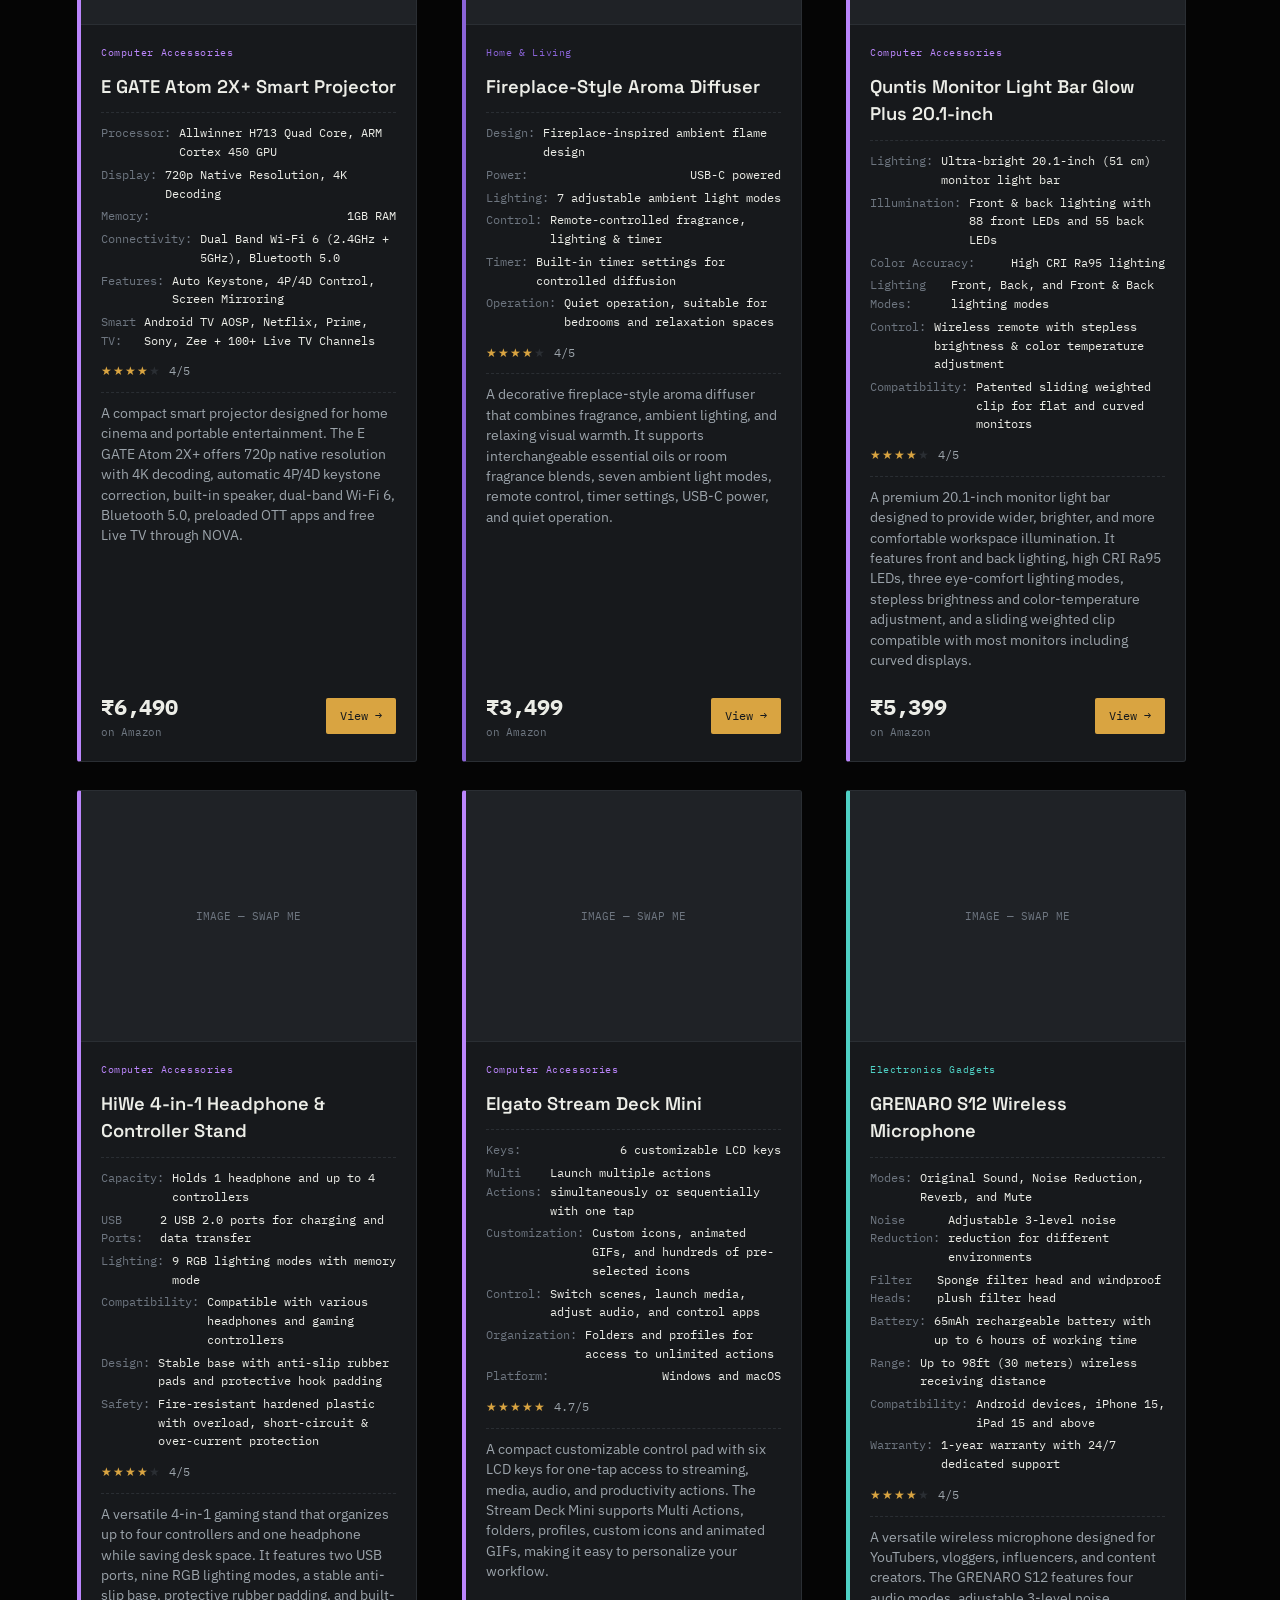
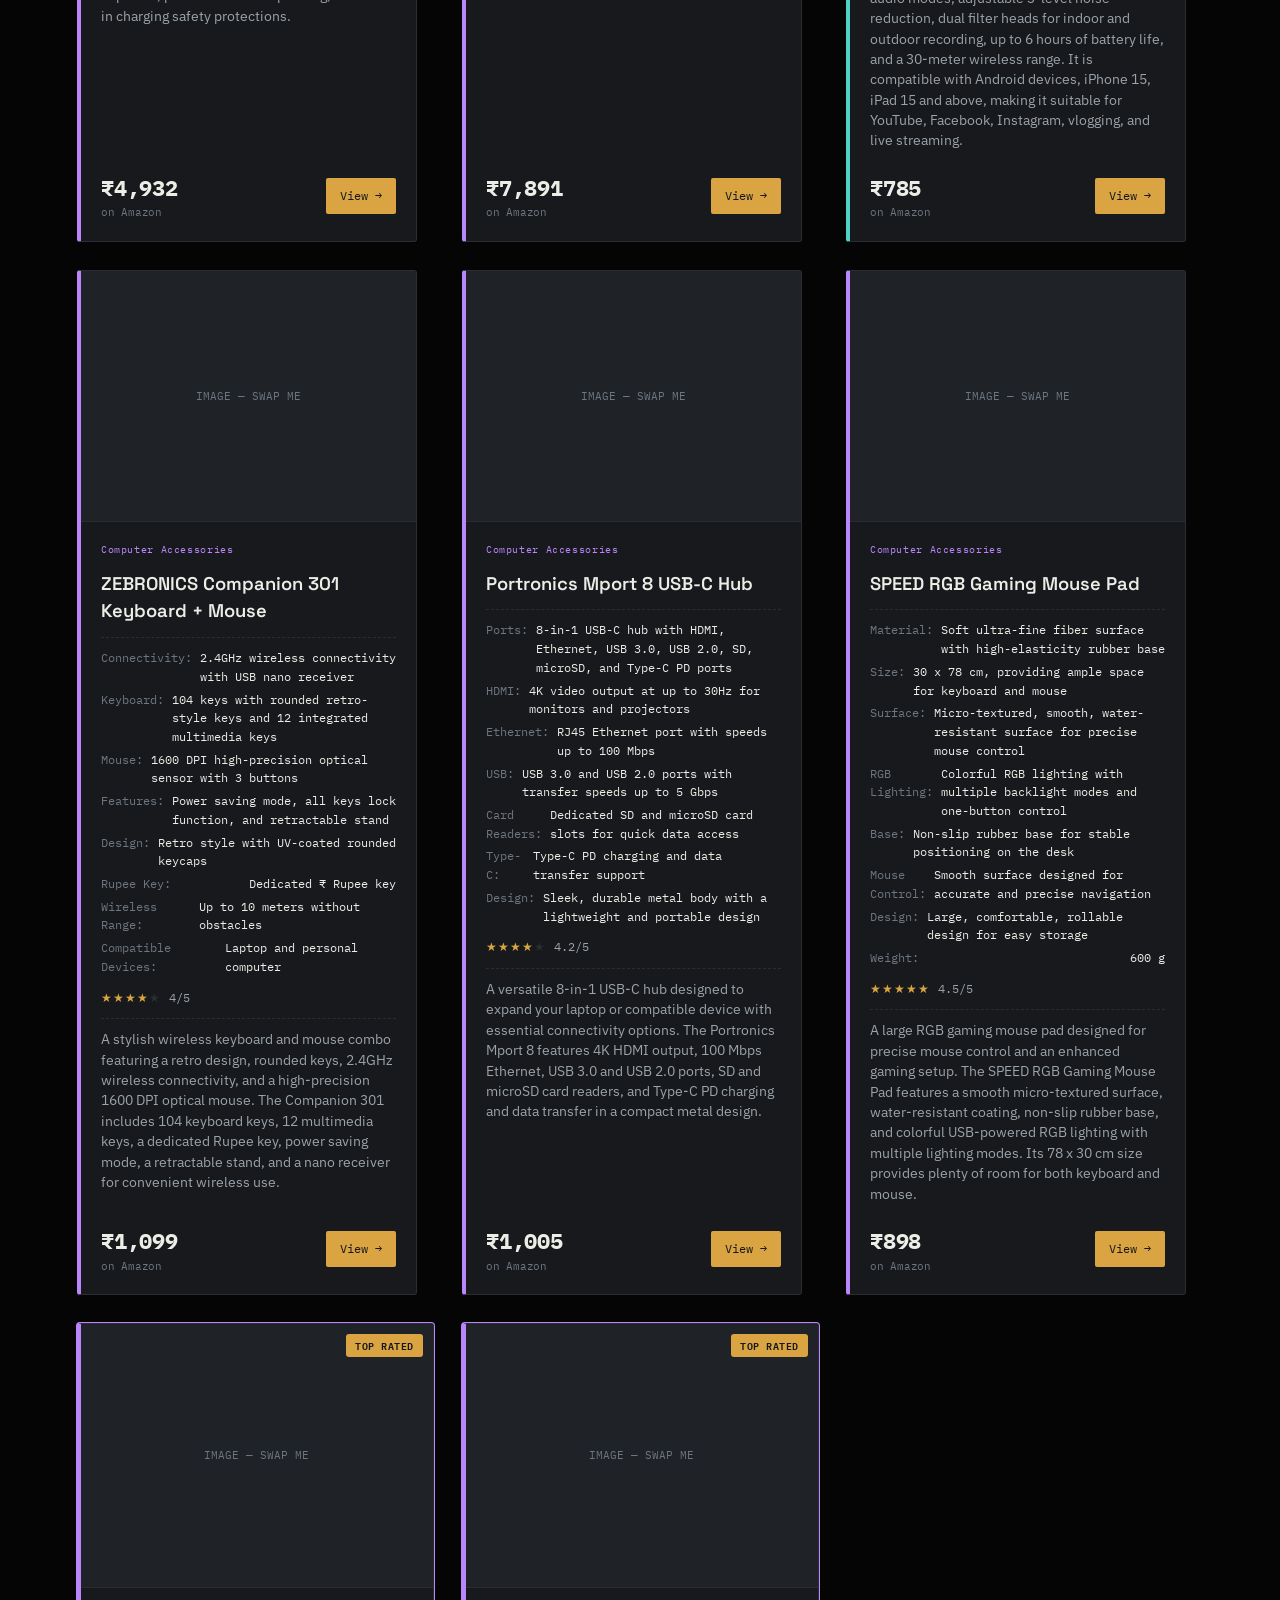
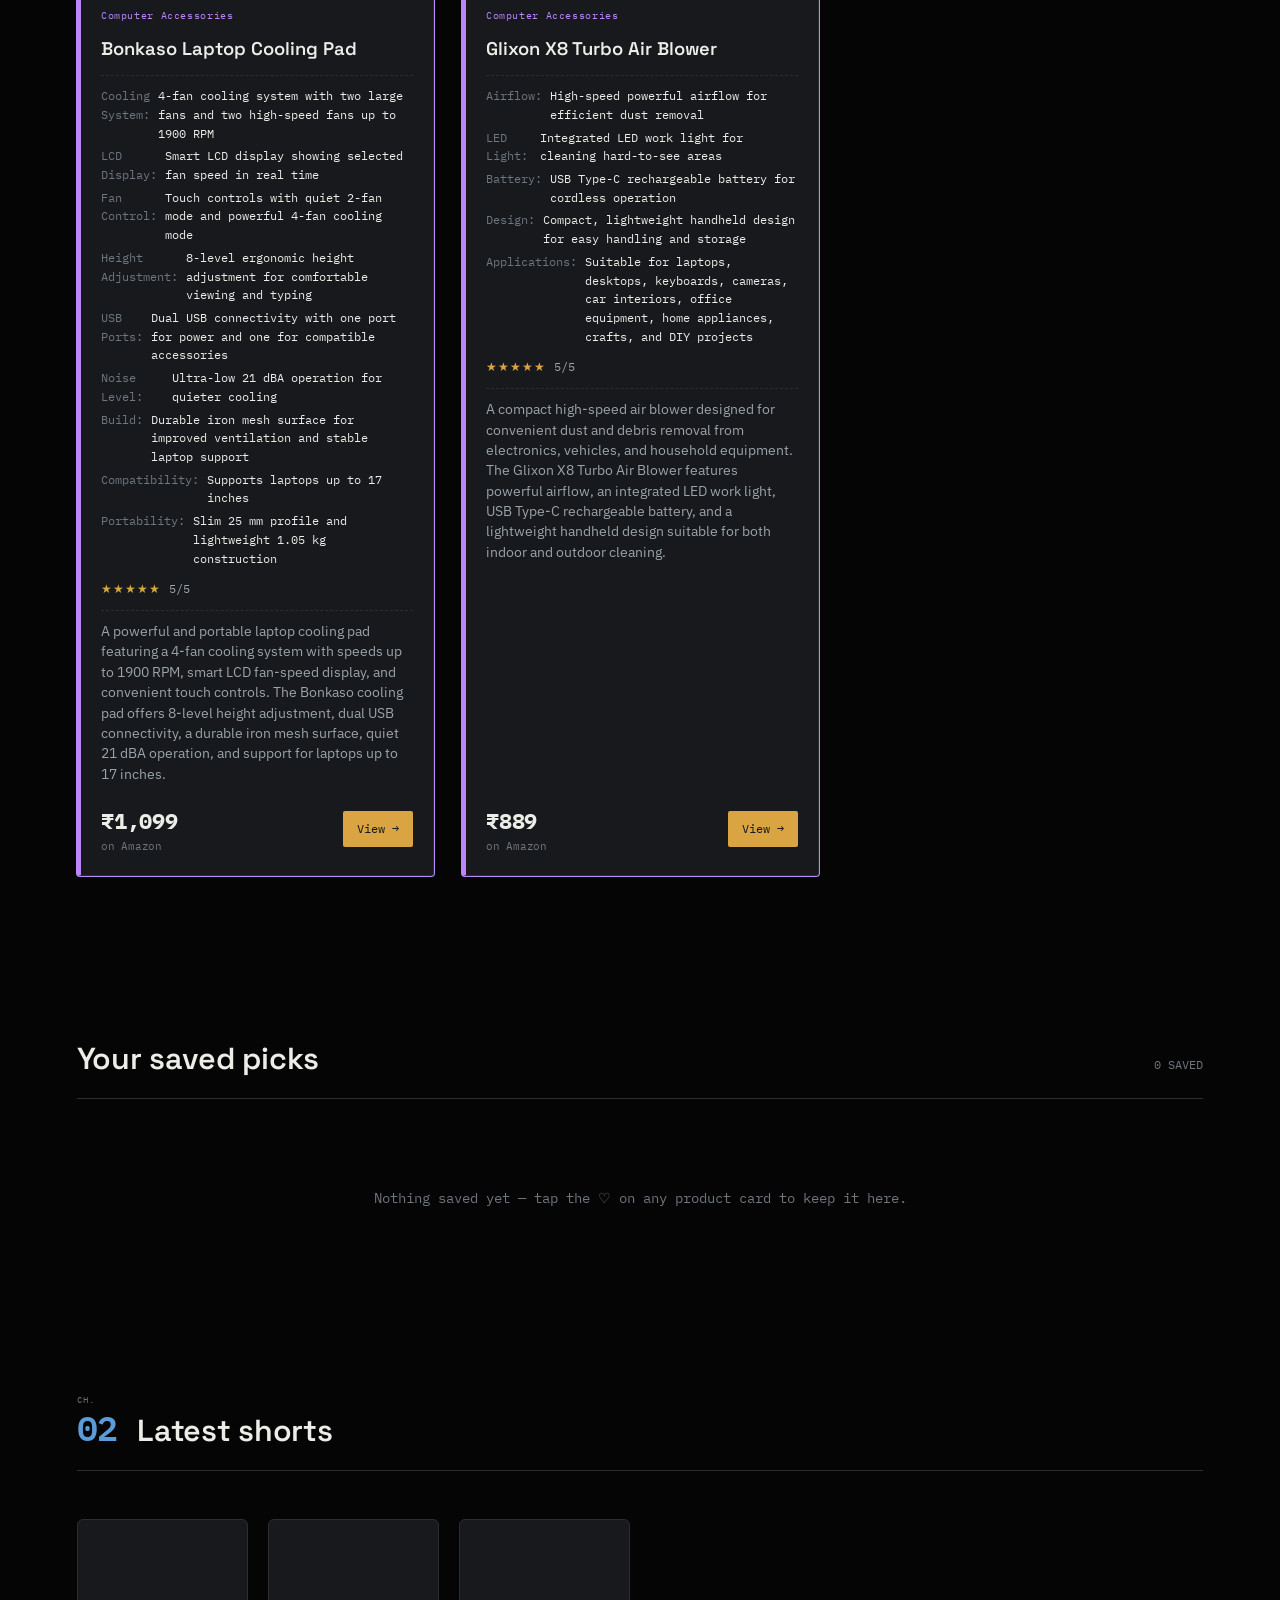
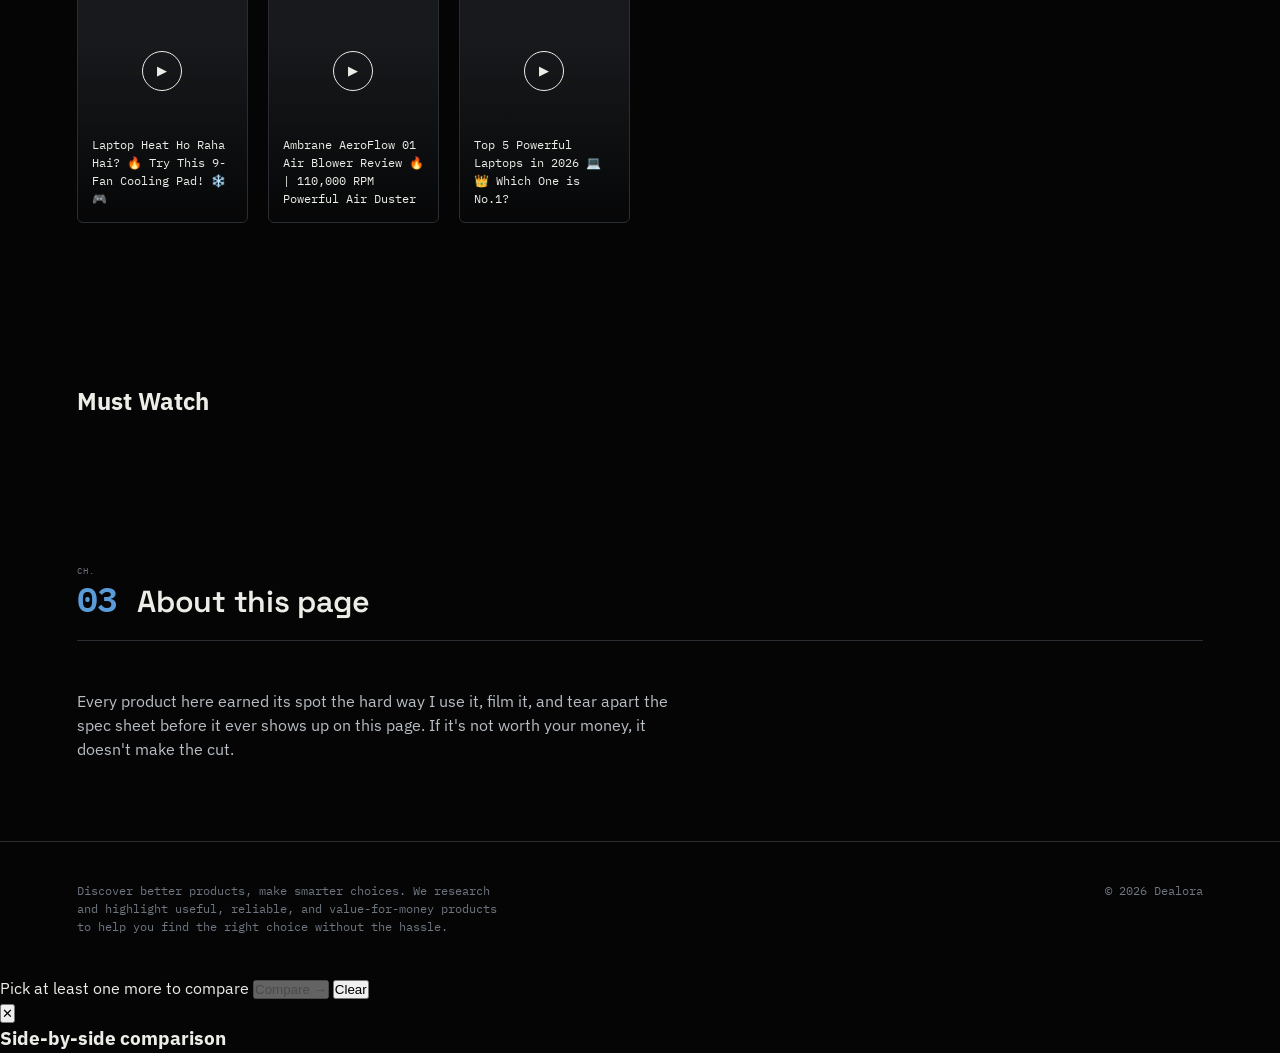
==== commit dc59f25e: "Update index.html" ====
--- a/index.html
+++ b/index.html
@@ -9,16 +9,6 @@
 <link href="https://fonts.googleapis.com/css2?family=Space+Grotesk:wght@400;500;600;700&family=IBM+Plex+Sans:wght@400;500;600&family=IBM+Plex+Mono:wght@400;500&display=swap" rel="stylesheet">
 <link rel="stylesheet" href="style.css">
 <noscript><style>body{opacity:1 !important;}</style></noscript>
-
-<!-- Google tag (gtag.js) -->
-<script async src="https://www.googletagmanager.com/gtag/js?id=G-2ELYX1XEXM"></script>
-<script>
-  window.dataLayer = window.dataLayer || [];
-  function gtag(){dataLayer.push(arguments);}
-  gtag('js', new Date());
-
-  gtag('config', 'G-2ELYX1XEXM');
-</script>
 </head>
 <body>
 <div class="grid-bg"></div>
@@ -26,11 +16,22 @@
 <header>
   <div class="logo">DEALORA <span class="tag">v1.0</span></div>
   <nav>
+    <a href="#dealOfDaySection">Deal</a>
+    <a href="#find-your-pick">Quiz</a>
     <a href="#picks">Picks</a>
     <a href="#shorts">Shorts</a>
     <a href="#about">About</a>
   </nav>
 </header>
+
+<!-- Floating saved-items button: fixed near the top of the viewport.
+     Clicking it scrolls down to #savedSection. Count + heart states are
+     kept in sync by wishlist.js reading/writing localStorage. -->
+<button type="button" class="saved-float-btn" id="savedFloatBtn" aria-label="View saved products">
+  <span class="saved-float-icon">♥</span>
+  <span>Saved</span>
+  <span class="saved-float-count" id="savedFloatCount">0</span>
+</button>
 
 <section class="hero" id="hero">
   <div>
@@ -56,6 +57,29 @@
   </div>
 </section>
 
+<!-- Deal of the Day: auto-populated by deal-of-day.js from the
+     DEAL_OF_DAY_POOL list at the top of products.js. The whole
+     section hides itself automatically if that list is empty. -->
+<section id="dealOfDaySection" class="deal-section">
+  <span class="deal-eyebrow">⚡ Deal of the day</span>
+  <div id="dealOfDay">
+    <!-- Rendered automatically by deal-of-day.js -->
+  </div>
+</section>
+
+<!-- Find Your Pick: a tiny button-only quiz (quiz.js) that filters the
+     real PRODUCTS array down to 1-3 recommended cards. -->
+<section id="find-your-pick" class="quiz-section">
+  <div class="section-head">
+    <span class="num">Q</span>
+    <h2>Find your pick</h2>
+    <span class="desc">3 QUICK TAPS</span>
+  </div>
+  <div class="quiz-card" id="quizCard">
+    <!-- Rendered automatically by quiz.js -->
+  </div>
+</section>
+
 <section id="picks">
   <div class="section-head">
     <span class="num">01</span>
@@ -75,6 +99,19 @@
   </div>
 </section>
 
+<!-- Saved products: a filtered view of whatever's been hearted, kept in
+     localStorage by wishlist.js. Always present; shows an empty state
+     when nothing's saved yet. The floating button above scrolls here. -->
+<section id="savedSection" class="saved-section">
+  <div class="section-head">
+    <h2>Your saved picks</h2>
+    <span class="desc" id="savedCountDesc">0 SAVED</span>
+  </div>
+  <div class="products" id="savedProductsContainer">
+    <!-- Rendered automatically by wishlist.js -->
+  </div>
+</section>
+
 <section id="shorts">
   <div class="section-head">
     <span class="num">02</span>
@@ -84,6 +121,12 @@
   <div class="shorts-grid" id="shortsContainer">
     <!-- Cards are generated automatically by shorts.js -->
   </div>
+</section>
+
+<section id="must-watch" class="section">
+  <h2 class="section-title">Must Watch</h2>
+  <div id="mustWatchFeatured"></div>
+  <div id="mustWatchList" class="video-list"></div>
 </section>
 
 <section id="about">
@@ -101,10 +144,36 @@
   <span>© 2026 Dealora</span>
 </footer>
 
+<!-- Floating comparison tray: shows up once 1+ products are ticked
+     via the "Compare" checkbox on each product card. Logic lives
+     in compare.js. -->
+<div class="compare-tray" id="compareTray">
+  <div class="compare-tray-items" id="compareTrayItems"></div>
+  <div class="compare-tray-cta" id="compareTrayCta">
+    <span class="compare-tray-hint" id="compareTrayHint">Pick at least one more to compare</span>
+    <button type="button" class="compare-btn compare-btn-primary" id="compareOpenBtn" disabled>Compare →</button>
+    <button type="button" class="compare-btn compare-btn-outline" id="compareClearBtn">Clear</button>
+  </div>
+</div>
+
+<!-- Comparison modal: filled in by compare.js when "Compare" is clicked -->
+<div class="compare-modal-overlay" id="compareModalOverlay">
+  <div class="compare-modal">
+    <button type="button" class="compare-modal-close" id="compareModalClose" aria-label="Close comparison">✕</button>
+    <h3>Side-by-side comparison</h3>
+    <div id="compareModalBody"></div>
+  </div>
+</div>
+
 <script src="products.js"></script>
+<script src="compare.js"></script>
+<script src="deal-of-day.js"></script>
+<script src="quiz.js"></script>
+<script src="wishlist.js"></script>
 <script src="shorts.js"></script>
 <script src="scroll-effects.js"></script>
 <script src="effects.js"></script>
 <script src="chatbot.js"></script>
+<script src="videos.js"></script>
 </body>
 </html>
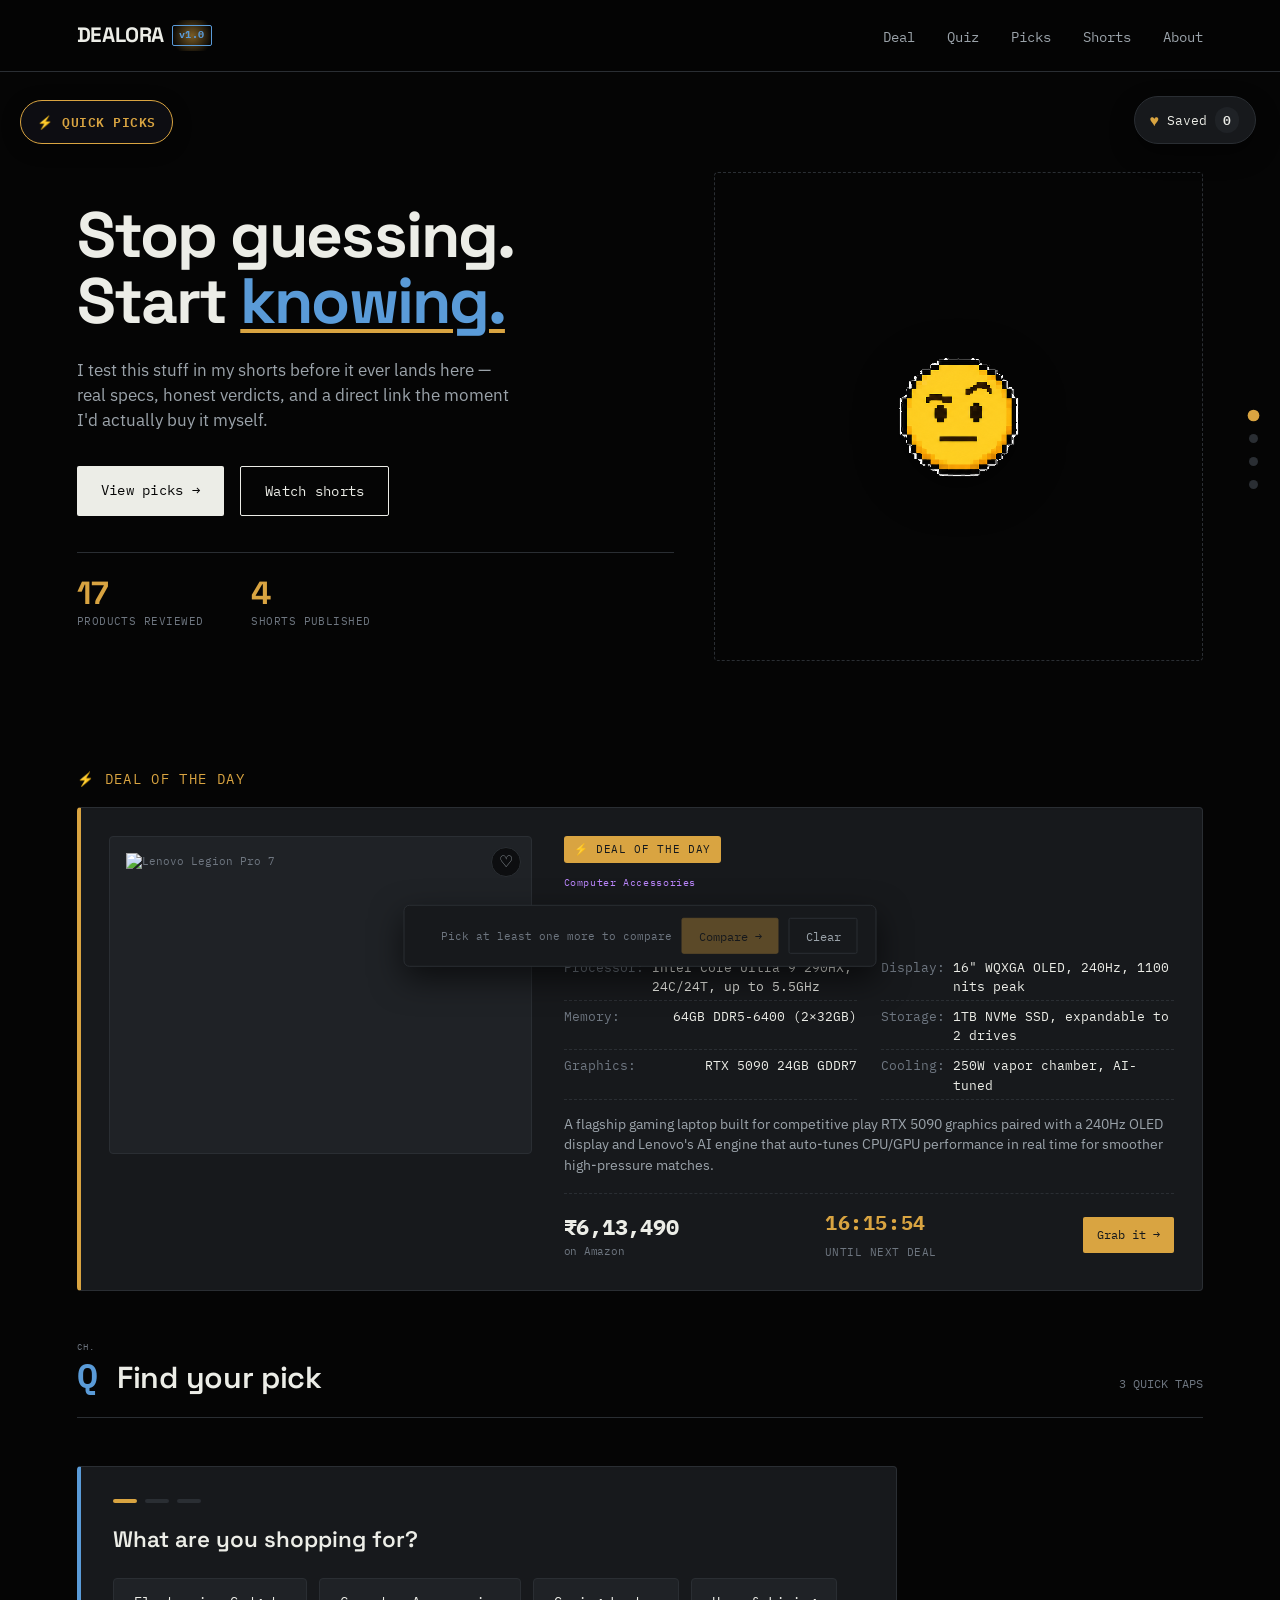
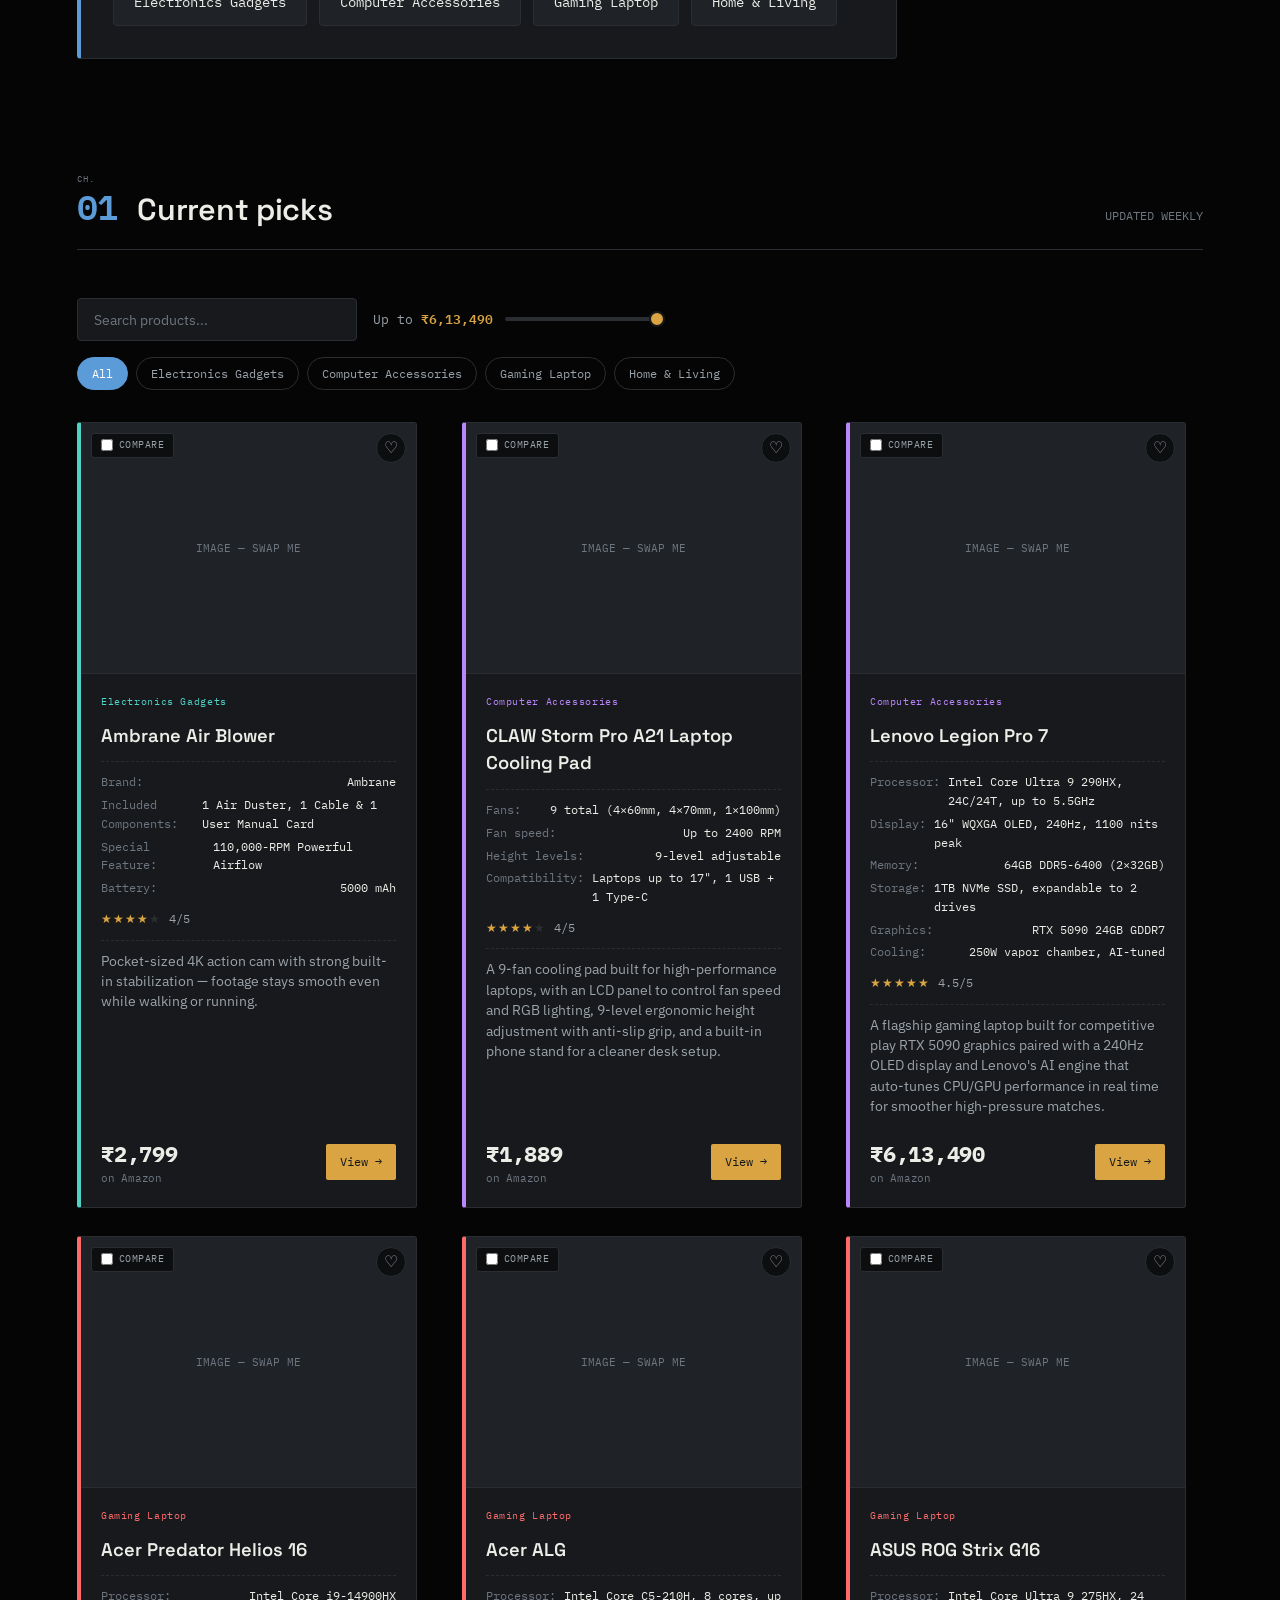
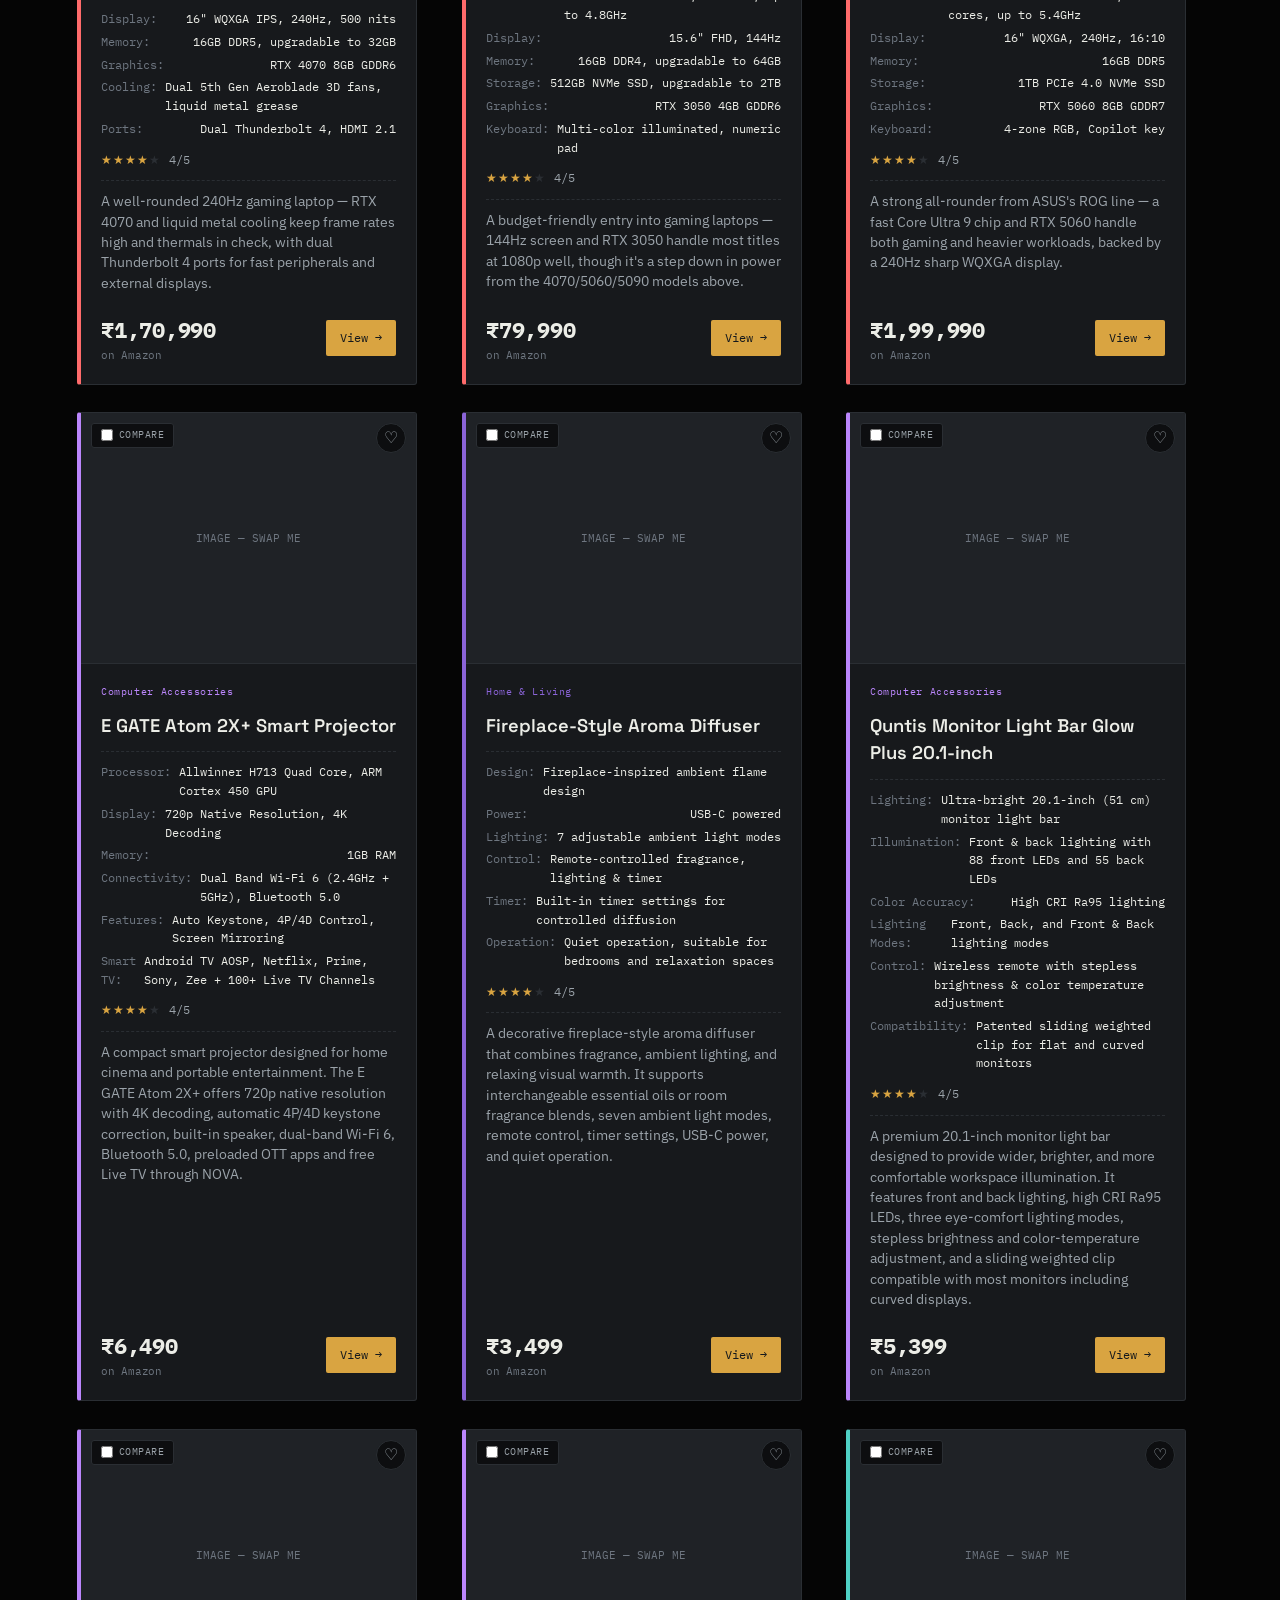
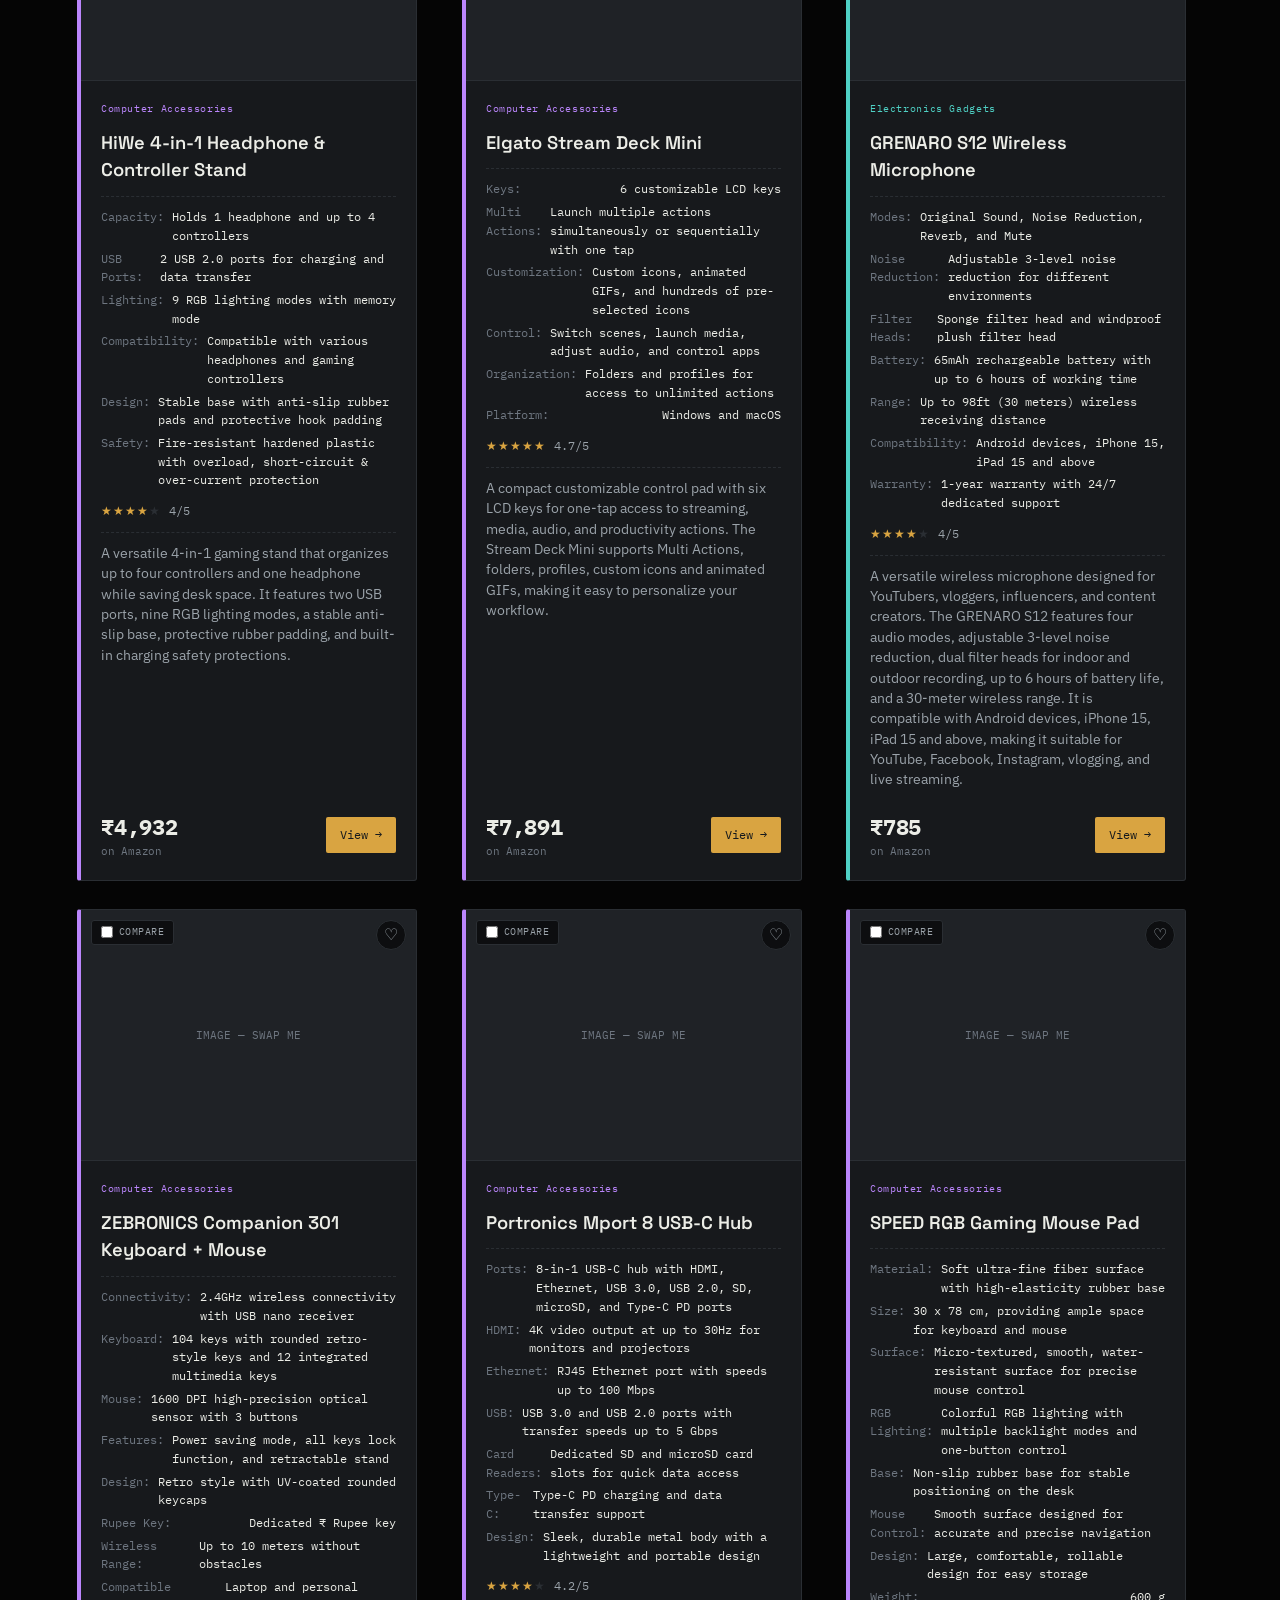
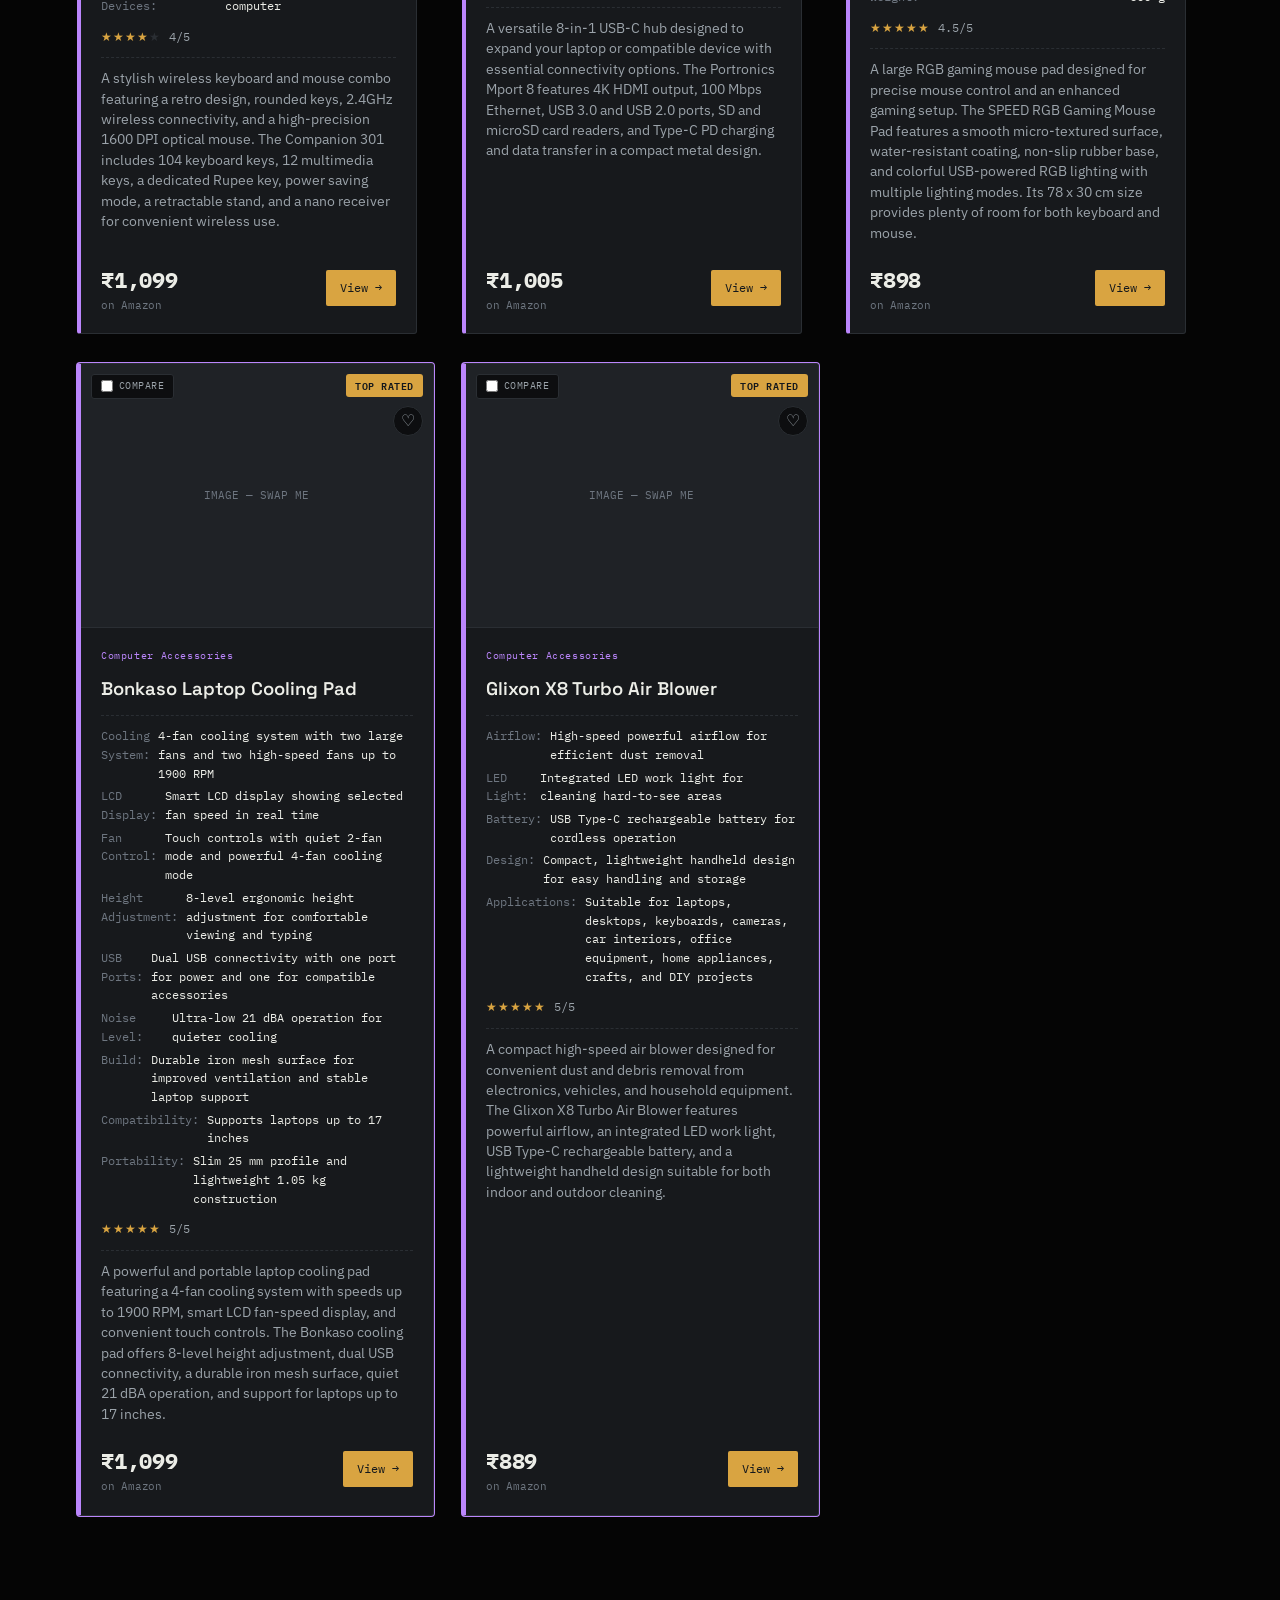
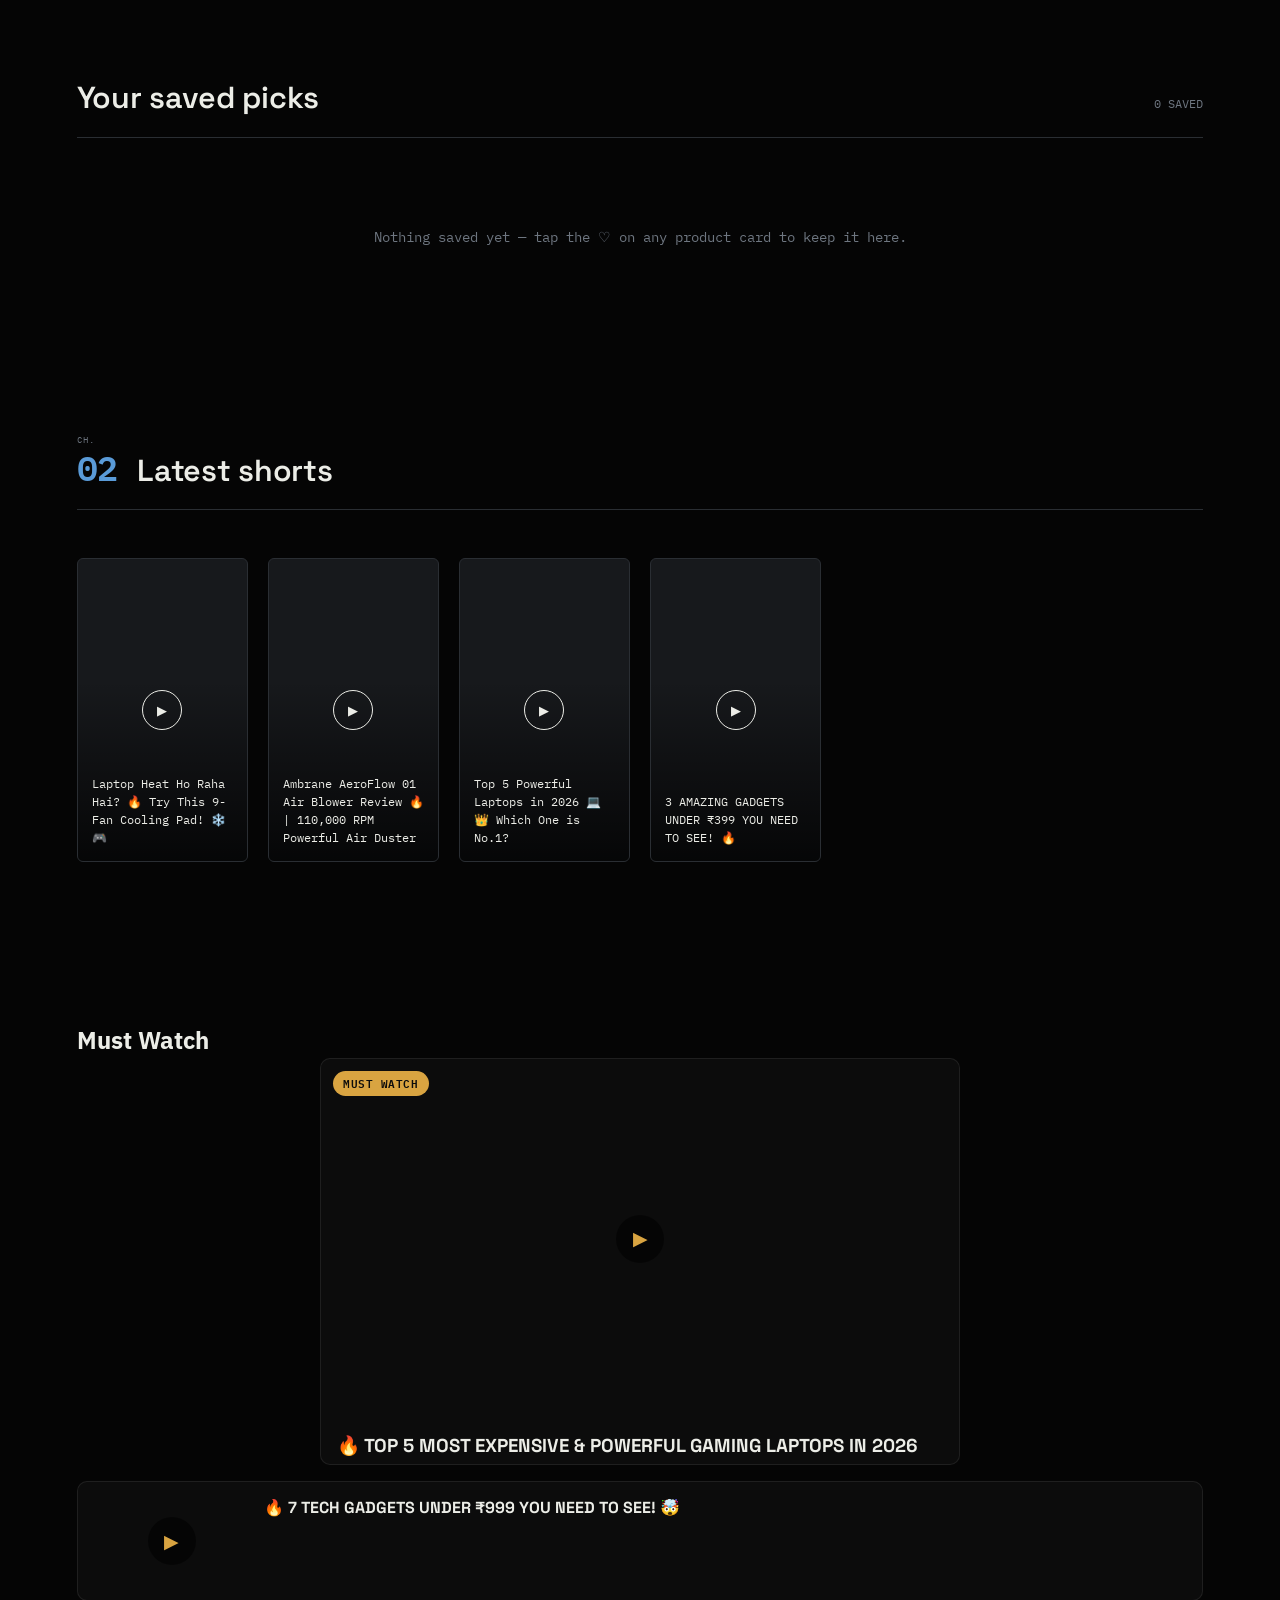
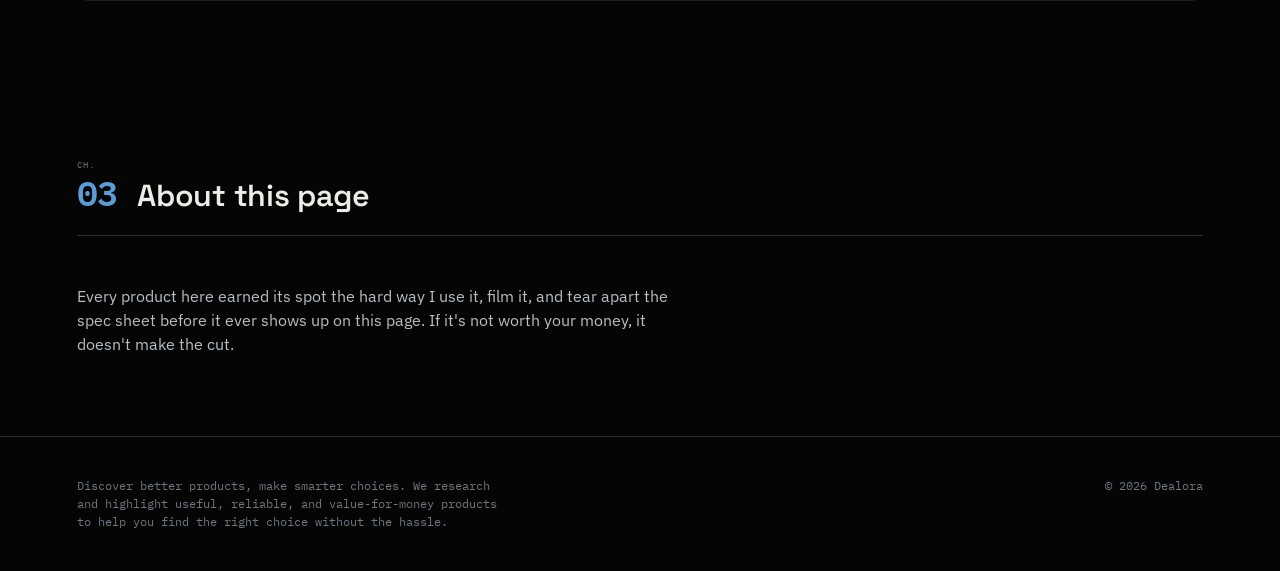
==== commit 40933f1d: "Add quickpicks.js script to index.html" ====
--- a/index.html
+++ b/index.html
@@ -175,5 +175,6 @@
 <script src="effects.js"></script>
 <script src="chatbot.js"></script>
 <script src="videos.js"></script>
+<script src="quickpicks.js"></script>
 </body>
 </html>
--- a/style.css
+++ b/style.css
@@ -648,3 +648,505 @@
   pointer-events:auto;
 }
 .scroll-top-btn:hover{ border-color:var(--blueprint); }
+
+/* =========================================================
+   DEAL OF THE DAY
+   ========================================================= */
+.deal-section{
+  padding-top:48px;
+  padding-bottom:16px;
+}
+.deal-eyebrow{
+  display:block;
+  font-family:var(--mono);
+  font-size:0.85rem;
+  letter-spacing:0.1em;
+  text-transform:uppercase;
+  color:var(--amber);
+  margin-bottom:18px;
+}
+.deal-card{
+  display:grid;
+  grid-template-columns: 0.9fr 1.3fr;
+  gap:32px;
+  background:var(--bg-card);
+  border:1px solid var(--line);
+  border-left:4px solid var(--amber);
+  border-radius:4px;
+  padding:28px;
+  position:relative;
+  overflow:hidden;
+}
+.deal-badge{
+  display:inline-flex;
+  align-items:center;
+  gap:6px;
+  width:fit-content;
+  font-family:var(--mono);
+  font-size:0.7rem;
+  letter-spacing:0.06em;
+  text-transform:uppercase;
+  color:#14181C;
+  background:var(--amber);
+  padding:5px 10px;
+  border-radius:3px;
+  margin-bottom:12px;
+}
+.deal-media{
+  position:relative;
+  background:var(--bg-card-2);
+  border:1px solid var(--line);
+  border-radius:4px;
+  display:flex;
+  align-items:center;
+  justify-content:center;
+  aspect-ratio:4/3;
+  overflow:hidden;
+  font-family:var(--mono);
+  font-size:0.7rem;
+  color:var(--text-faint);
+}
+.deal-media img{ width:100%; height:100%; object-fit:contain; padding:16px; }
+.deal-info{ display:flex; flex-direction:column; }
+.deal-info .card-tag{ margin-bottom:6px; }
+.deal-info h3{
+  font-family:var(--display);
+  font-size:1.7rem;
+  color:var(--text);
+  margin-bottom:6px;
+}
+.deal-specs{
+  font-family:var(--mono);
+  font-size:0.8rem;
+  color:var(--text-muted);
+  display:grid;
+  grid-template-columns:repeat(2, 1fr);
+  gap:6px 24px;
+  margin:14px 0;
+}
+.deal-specs div{
+  display:flex;
+  justify-content:space-between;
+  gap:8px;
+  border-bottom:1px dashed var(--line);
+  padding-bottom:4px;
+}
+.deal-specs span:first-child{ color:var(--text-faint); }
+.deal-specs span:last-child{ color:var(--text); }
+.deal-info .about{ border-top:none; padding-top:0; }
+.deal-footer{
+  display:flex;
+  align-items:center;
+  justify-content:space-between;
+  flex-wrap:wrap;
+  gap:16px;
+  margin-top:18px;
+  padding-top:14px;
+  border-top:1px dashed var(--line);
+}
+.deal-countdown .countdown-timer,
+.deal-countdown .deal-countdown-timer{ font-size:1.25rem; }
+.deal-countdown-timer{
+  font-family:var(--mono);
+  font-size:1.6rem;
+  font-weight:700;
+  color:var(--amber);
+  letter-spacing:0.03em;
+}
+.deal-grid{
+  display:grid;
+  grid-template-columns:repeat(auto-fit, minmax(300px, 1fr));
+  gap:24px;
+}
+@media (max-width:780px){
+  .deal-card{ grid-template-columns:1fr; }
+}
+
+/* =========================================================
+   COMPARISON TOOL
+   ========================================================= */
+.compare-toggle{
+  position:absolute;
+  top:10px; left:10px;
+  z-index:2;
+  display:flex;
+  align-items:center;
+  gap:6px;
+  font-family:var(--mono);
+  font-size:0.62rem;
+  letter-spacing:0.05em;
+  text-transform:uppercase;
+  padding:4px 9px;
+  border-radius:3px;
+  background:rgba(5,5,5,0.65);
+  border:1px solid var(--line);
+  color:var(--text-muted);
+  cursor:pointer;
+  backdrop-filter:blur(2px);
+  transition:border-color .2s ease, color .2s ease, background .2s ease;
+}
+.compare-toggle input{
+  accent-color:var(--blueprint);
+  width:12px; height:12px;
+  cursor:pointer;
+}
+.compare-toggle:hover{ border-color:var(--blueprint); color:var(--text); }
+.compare-toggle.checked{
+  background:var(--blueprint);
+  border-color:var(--blueprint);
+  color:#fff;
+}
+
+.compare-tray{
+  position:fixed;
+  left:50%;
+  bottom:20px;
+  transform:translate(-50%, 140%);
+  z-index:70;
+  display:flex;
+  align-items:center;
+  gap:18px;
+  flex-wrap:wrap;
+  background:var(--bg-card);
+  border:1px solid var(--line);
+  border-radius:6px;
+  padding:12px 18px;
+  box-shadow:0 12px 32px rgba(0,0,0,0.6);
+  transition:transform .3s ease;
+  max-width:92vw;
+}
+.compare-tray.visible{ transform:translate(-50%, 0); }
+.compare-tray-items{
+  display:flex;
+  gap:10px;
+  align-items:center;
+  flex-wrap:wrap;
+  font-family:var(--mono);
+  font-size:0.75rem;
+  color:var(--text-muted);
+}
+.compare-tray-chip{
+  display:flex;
+  align-items:center;
+  gap:6px;
+  background:var(--bg-card-2);
+  border:1px solid var(--line);
+  padding:4px 8px;
+  border-radius:3px;
+  color:var(--text);
+}
+.compare-tray-chip button{
+  background:none;
+  border:none;
+  color:var(--text-faint);
+  cursor:pointer;
+  font-size:0.85rem;
+  line-height:1;
+  padding:0;
+}
+.compare-tray-chip button:hover{ color:var(--amber); }
+.compare-tray-cta{
+  display:flex;
+  gap:10px;
+  align-items:center;
+  flex-wrap:wrap;
+}
+.compare-tray-hint{
+  font-family:var(--mono);
+  font-size:0.7rem;
+  color:var(--text-faint);
+}
+.compare-btn{
+  font-family:var(--mono);
+  font-size:0.78rem;
+  padding:9px 16px;
+  border-radius:2px;
+  cursor:pointer;
+  border:1px solid transparent;
+  transition:transform .15s ease;
+}
+.compare-btn-primary{
+  background:var(--amber);
+  color:#14181C;
+  border-color:var(--amber);
+}
+.compare-btn-primary:hover{ transform:translateY(-2px); }
+.compare-btn-primary:disabled{ opacity:0.35; cursor:not-allowed; transform:none; }
+.compare-btn-outline{
+  background:transparent;
+  color:var(--text-muted);
+  border-color:var(--line);
+}
+.compare-btn-outline:hover{ border-color:var(--blueprint); color:var(--text); }
+
+.compare-modal-overlay{
+  position:fixed;
+  inset:0;
+  z-index:80;
+  background:rgba(5,5,5,0.85);
+  backdrop-filter:blur(3px);
+  display:none;
+  align-items:flex-start;
+  justify-content:center;
+  padding:60px 5% 40px;
+  overflow-y:auto;
+}
+.compare-modal-overlay.open{ display:flex; }
+.compare-modal{
+  background:var(--bg-card);
+  border:1px solid var(--line);
+  border-radius:6px;
+  max-width:1000px;
+  width:100%;
+  padding:28px;
+  position:relative;
+}
+.compare-modal-close{
+  position:absolute;
+  top:16px; right:16px;
+  background:none;
+  border:1px solid var(--line);
+  color:var(--text-muted);
+  width:32px; height:32px;
+  border-radius:50%;
+  cursor:pointer;
+  font-size:1rem;
+  display:flex;
+  align-items:center;
+  justify-content:center;
+  transition:border-color .2s ease, color .2s ease;
+}
+.compare-modal-close:hover{ border-color:var(--amber); color:var(--text); }
+.compare-modal h3{
+  font-family:var(--display);
+  color:var(--text);
+  font-size:1.4rem;
+  margin-bottom:20px;
+  padding-right:40px;
+}
+.compare-table-wrap{ overflow-x:auto; }
+.compare-table{
+  width:100%;
+  border-collapse:collapse;
+  font-family:var(--mono);
+  font-size:0.82rem;
+  min-width:520px;
+}
+.compare-table th, .compare-table td{
+  border:1px solid var(--line);
+  padding:10px 14px;
+  text-align:left;
+  vertical-align:top;
+}
+.compare-table thead th{
+  background:var(--bg-card-2);
+  color:var(--text);
+  font-family:var(--body);
+}
+.compare-table .row-label{
+  color:var(--text-faint);
+  white-space:nowrap;
+  background:var(--bg-card-2);
+}
+.compare-col-head{
+  display:flex;
+  flex-direction:column;
+  gap:8px;
+  align-items:flex-start;
+}
+.compare-col-media{
+  position:relative;
+  width:100%;
+}
+.compare-col-head img{
+  width:100%;
+  max-width:140px;
+  aspect-ratio:4/3;
+  object-fit:contain;
+  background:var(--bg-card-2);
+  border-radius:3px;
+}
+.compare-col-head .name{
+  font-family:var(--display);
+  font-size:0.95rem;
+  color:var(--text);
+}
+.compare-rating{
+  font-family:var(--mono);
+  font-size:0.78rem;
+  color:var(--amber);
+}
+.compare-col-head a.buy{ margin-top:2px; }
+
+@media (max-width:600px){
+  .compare-tray{ flex-direction:column; align-items:stretch; }
+  .compare-tray-cta{ justify-content:space-between; }
+}
+
+/* =========================================================
+   FIND YOUR PICK — quiz
+   ========================================================= */
+.quiz-section{
+  padding-top:48px;
+  padding-bottom:48px;
+  scroll-margin-top:100px;
+}
+.quiz-card{
+  background:var(--bg-card);
+  border:1px solid var(--line);
+  border-left:4px solid var(--blueprint);
+  border-radius:4px;
+  padding:32px;
+  max-width:820px;
+}
+.quiz-progress{
+  display:flex;
+  gap:8px;
+  margin-bottom:20px;
+}
+.quiz-dot{
+  width:24px;
+  height:4px;
+  border-radius:2px;
+  background:var(--line);
+  transition:background .2s ease;
+}
+.quiz-dot.done{ background:var(--blueprint); }
+.quiz-dot.active{ background:var(--amber); }
+.quiz-head-row{
+  display:flex;
+  align-items:center;
+  justify-content:space-between;
+  gap:16px;
+  flex-wrap:wrap;
+  margin-bottom:22px;
+}
+.quiz-question{
+  font-family:var(--display);
+  font-size:1.4rem;
+  font-weight:600;
+  color:var(--text);
+}
+.quiz-reset-link{
+  background:none;
+  border:none;
+  font-family:var(--mono);
+  font-size:0.75rem;
+  color:var(--text-faint);
+  cursor:pointer;
+  padding:0;
+  transition:color .2s ease;
+  white-space:nowrap;
+}
+.quiz-reset-link:hover{ color:var(--amber); }
+.quiz-options{
+  display:flex;
+  flex-wrap:wrap;
+  gap:12px;
+}
+.quiz-option{
+  font-family:var(--mono);
+  font-size:0.85rem;
+  padding:14px 20px;
+  border-radius:4px;
+  border:1px solid var(--line);
+  background:var(--bg-card-2);
+  color:var(--text);
+  cursor:pointer;
+  transition:border-color .2s ease, transform .15s ease, background .2s ease;
+}
+.quiz-option:hover{
+  border-color:var(--amber);
+  transform:translateY(-2px);
+  background:rgba(217,164,65,0.08);
+}
+.quiz-results-grid{ margin-top:4px; }
+
+@media (max-width:600px){
+  .quiz-card{ padding:22px; }
+  .quiz-option{ flex:1 1 100%; text-align:left; }
+}
+
+/* =========================================================
+   SAVE / WISHLIST
+   ========================================================= */
+.wishlist-btn{
+  position:absolute;
+  top:10px; right:10px;
+  z-index:3;
+  width:30px; height:30px;
+  border-radius:50%;
+  background:rgba(5,5,5,0.65);
+  border:1px solid var(--line);
+  color:var(--text-muted);
+  display:flex;
+  align-items:center;
+  justify-content:center;
+  cursor:pointer;
+  font-size:1rem;
+  line-height:1;
+  backdrop-filter:blur(2px);
+  transition:border-color .2s ease, color .2s ease, background .2s ease, transform .15s ease;
+}
+.wishlist-btn:hover{ border-color:var(--amber); color:var(--amber); transform:scale(1.08); }
+.wishlist-btn.saved{
+  background:var(--amber);
+  border-color:var(--amber);
+  color:#14181C;
+}
+.wishlist-icon{ pointer-events:none; }
+
+/* keep the heart clear of the "Top Rated" badge, which sits in the same corner */
+.card.featured .wishlist-btn{ top:42px; }
+
+/* inline heart on the comparison-modal column thumbnail */
+.compare-col-head .wishlist-btn{ top:8px; right:8px; }
+
+.saved-section{ scroll-margin-top:100px; }
+
+.saved-float-btn{
+  position:fixed;
+  top:96px;
+  right:24px;
+  z-index:60;
+  display:flex;
+  align-items:center;
+  gap:8px;
+  background:var(--bg-card);
+  border:1px solid var(--line);
+  border-radius:24px;
+  padding:10px 16px 10px 14px;
+  color:var(--text);
+  cursor:pointer;
+  font-family:var(--mono);
+  font-size:0.8rem;
+  box-shadow:0 10px 24px rgba(0,0,0,0.45);
+  transition:border-color .2s ease, transform .15s ease;
+}
+.saved-float-btn:hover{ border-color:var(--amber); transform:translateY(-2px); }
+.saved-float-icon{ color:var(--amber); font-size:1rem; }
+.saved-float-count{
+  background:var(--bg-card-2);
+  border-radius:999px;
+  padding:2px 8px;
+  font-weight:600;
+  color:var(--text);
+  min-width:20px;
+  text-align:center;
+}
+.saved-float-btn.has-items .saved-float-count{ background:var(--amber); color:#14181C; }
+
+@media (max-width:600px){
+  .saved-float-btn{ top:80px; right:14px; padding:9px 12px 9px 10px; }
+}
+
+/* highlight flash used when cross-linking (products.js/videos.js) or the
+   saved button scrolls to a target — was referenced but never defined */
+.cross-highlight{
+  animation: crossHighlight 1.6s ease;
+}
+@keyframes crossHighlight{
+  0%{ box-shadow:0 0 0 3px var(--amber); }
+  70%{ box-shadow:0 0 0 3px var(--amber); }
+  100%{ box-shadow:0 0 0 0 rgba(217,164,65,0); }
+}
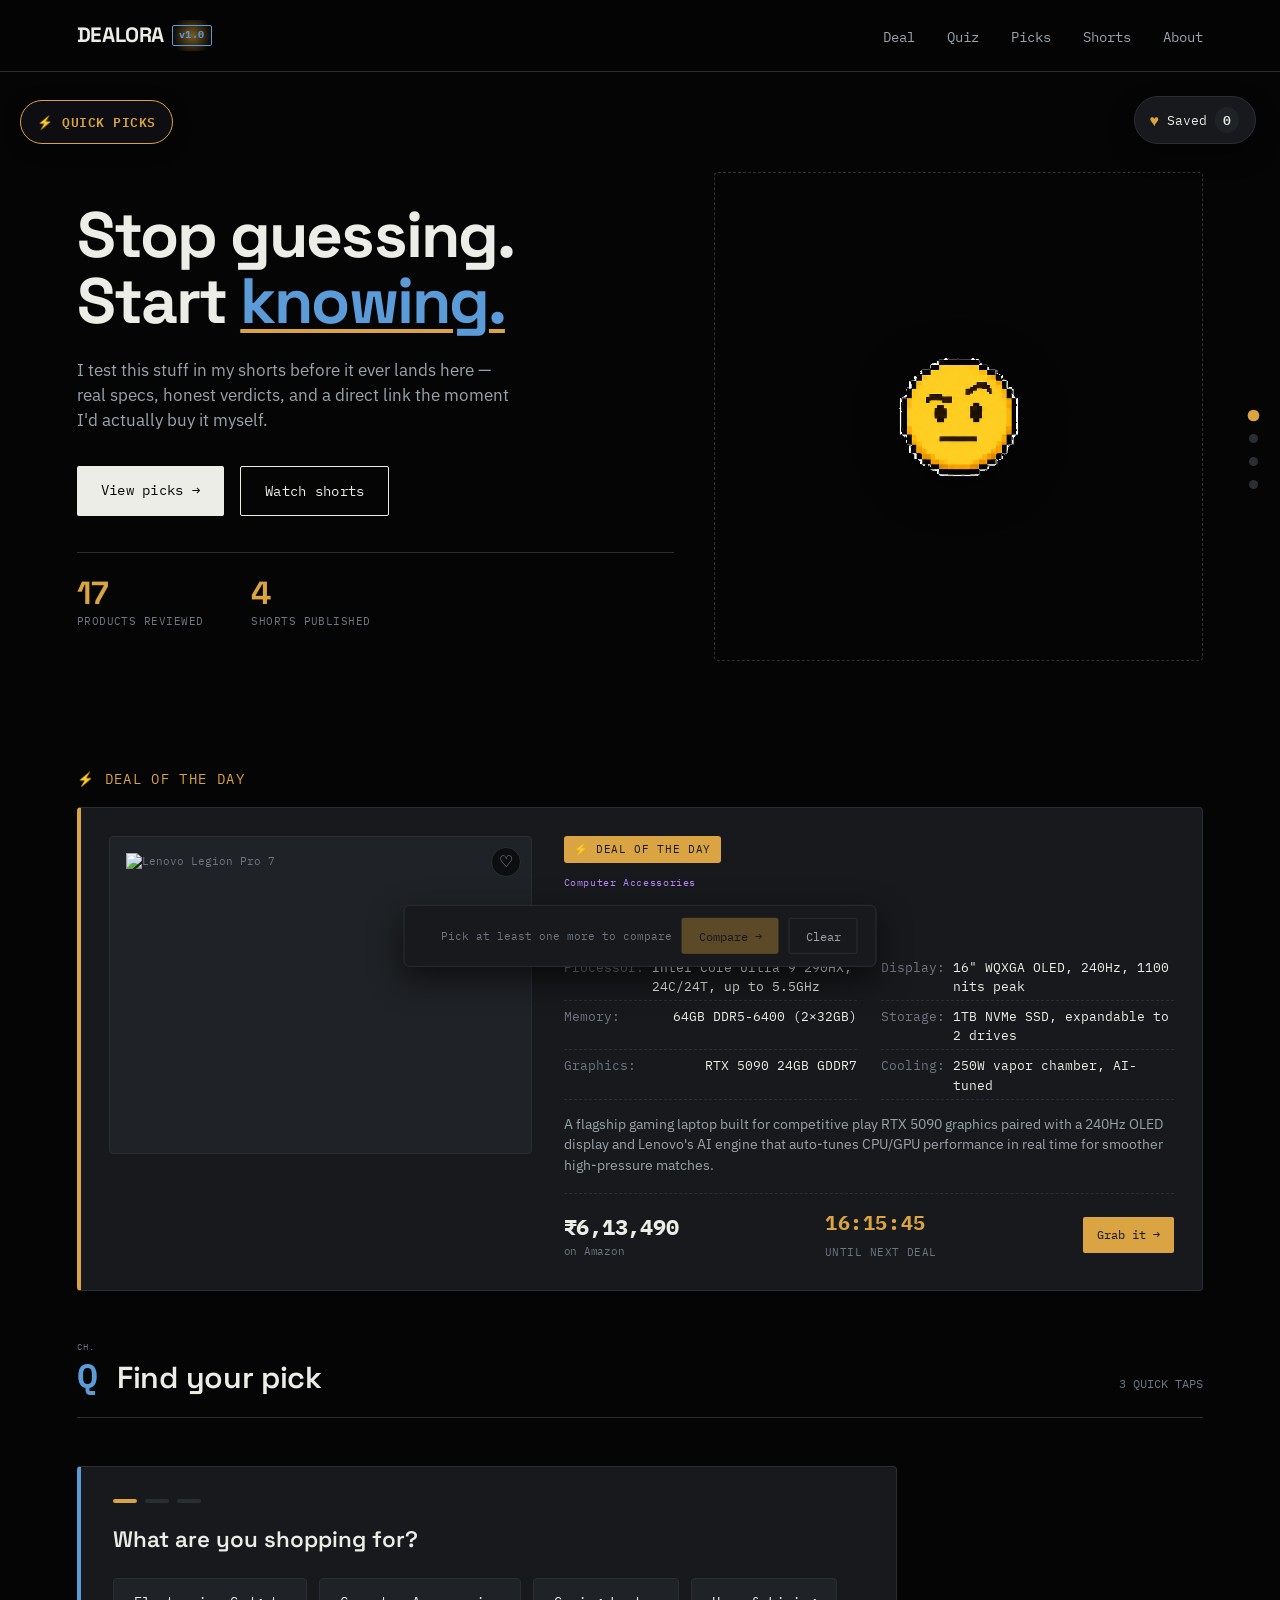
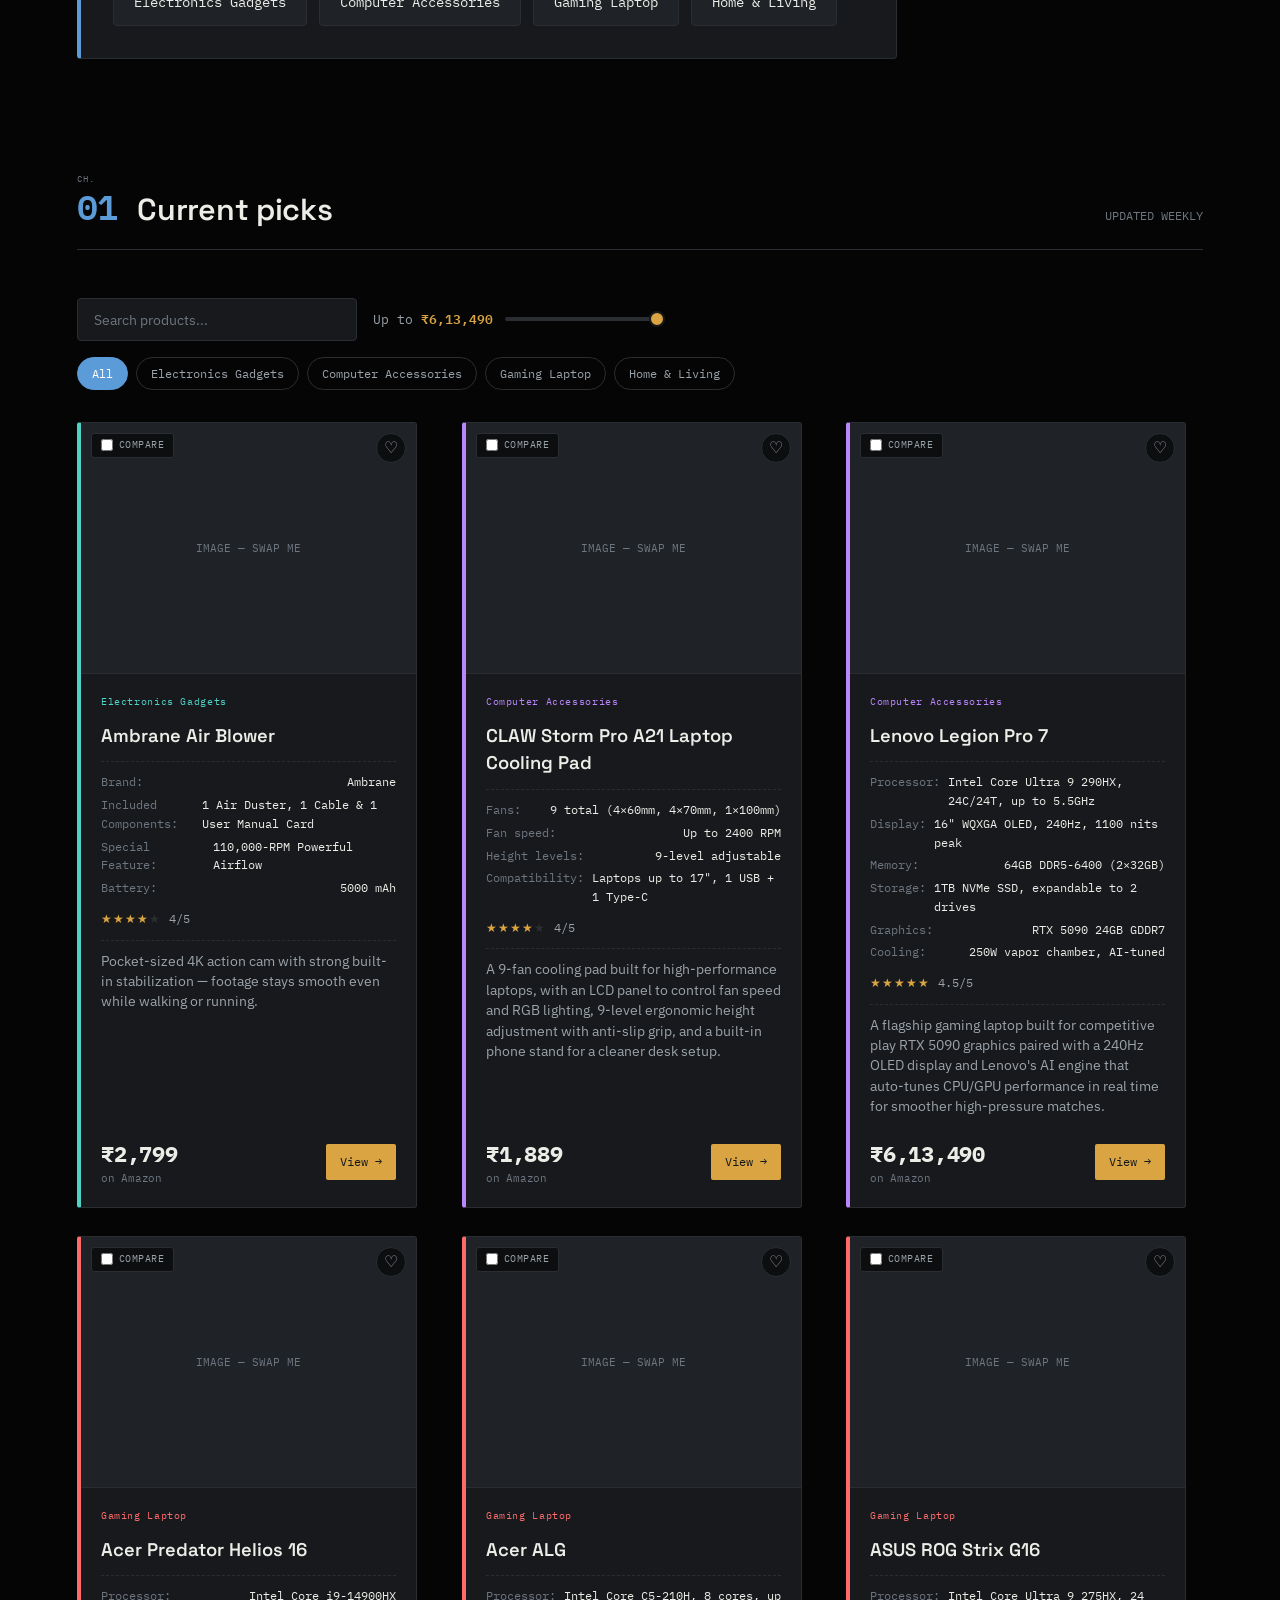
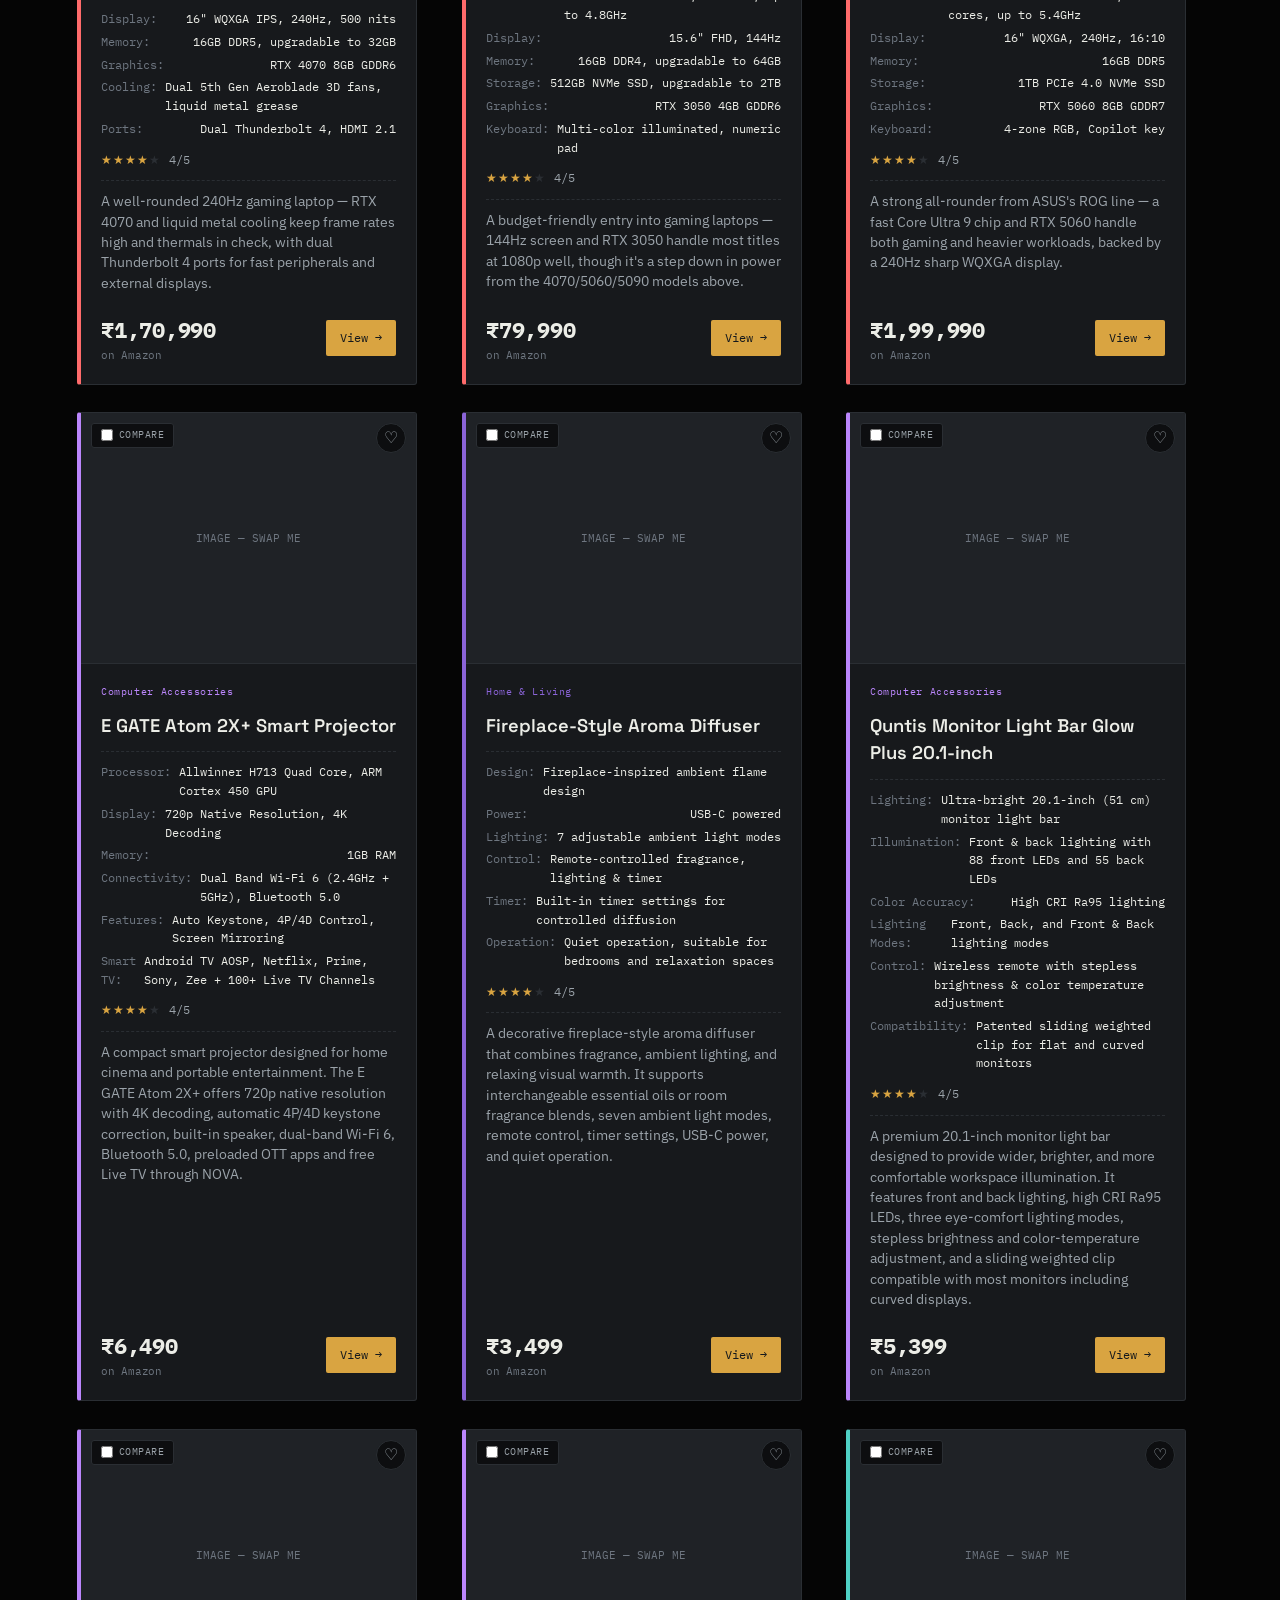
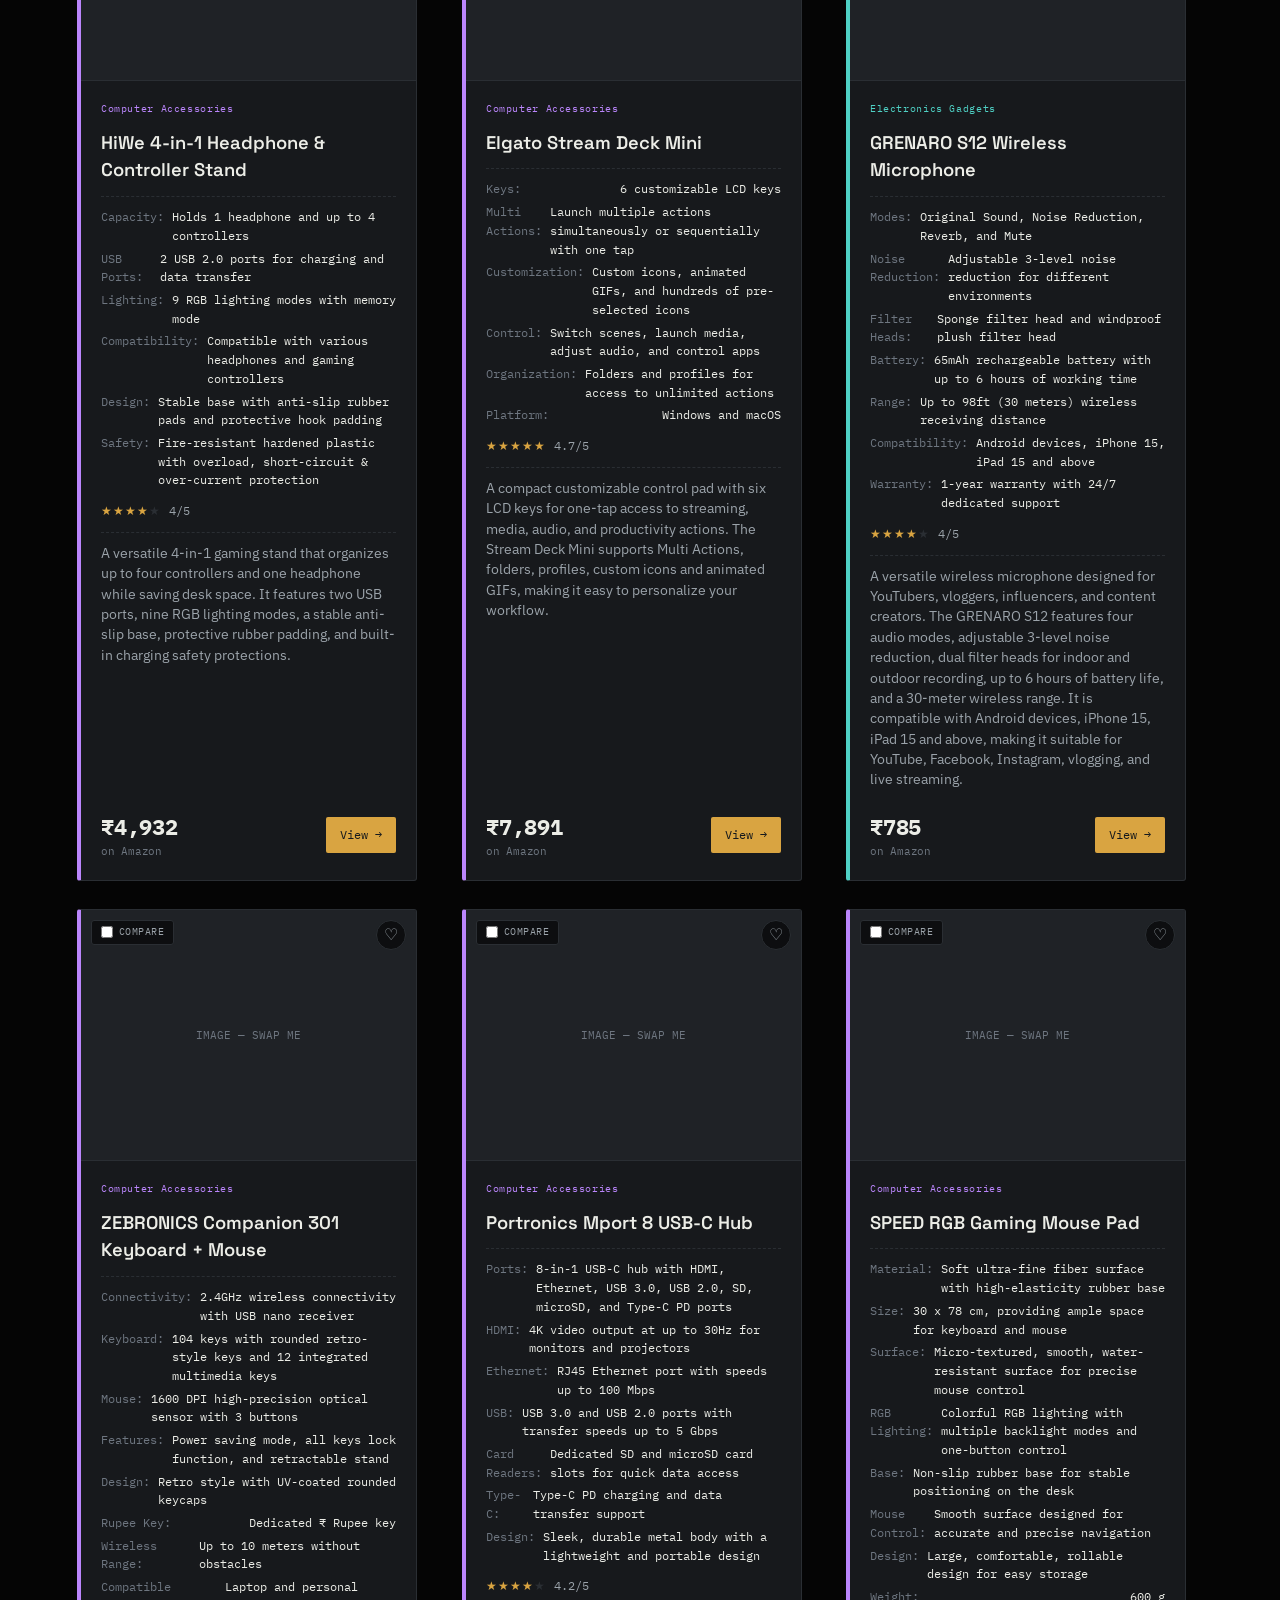
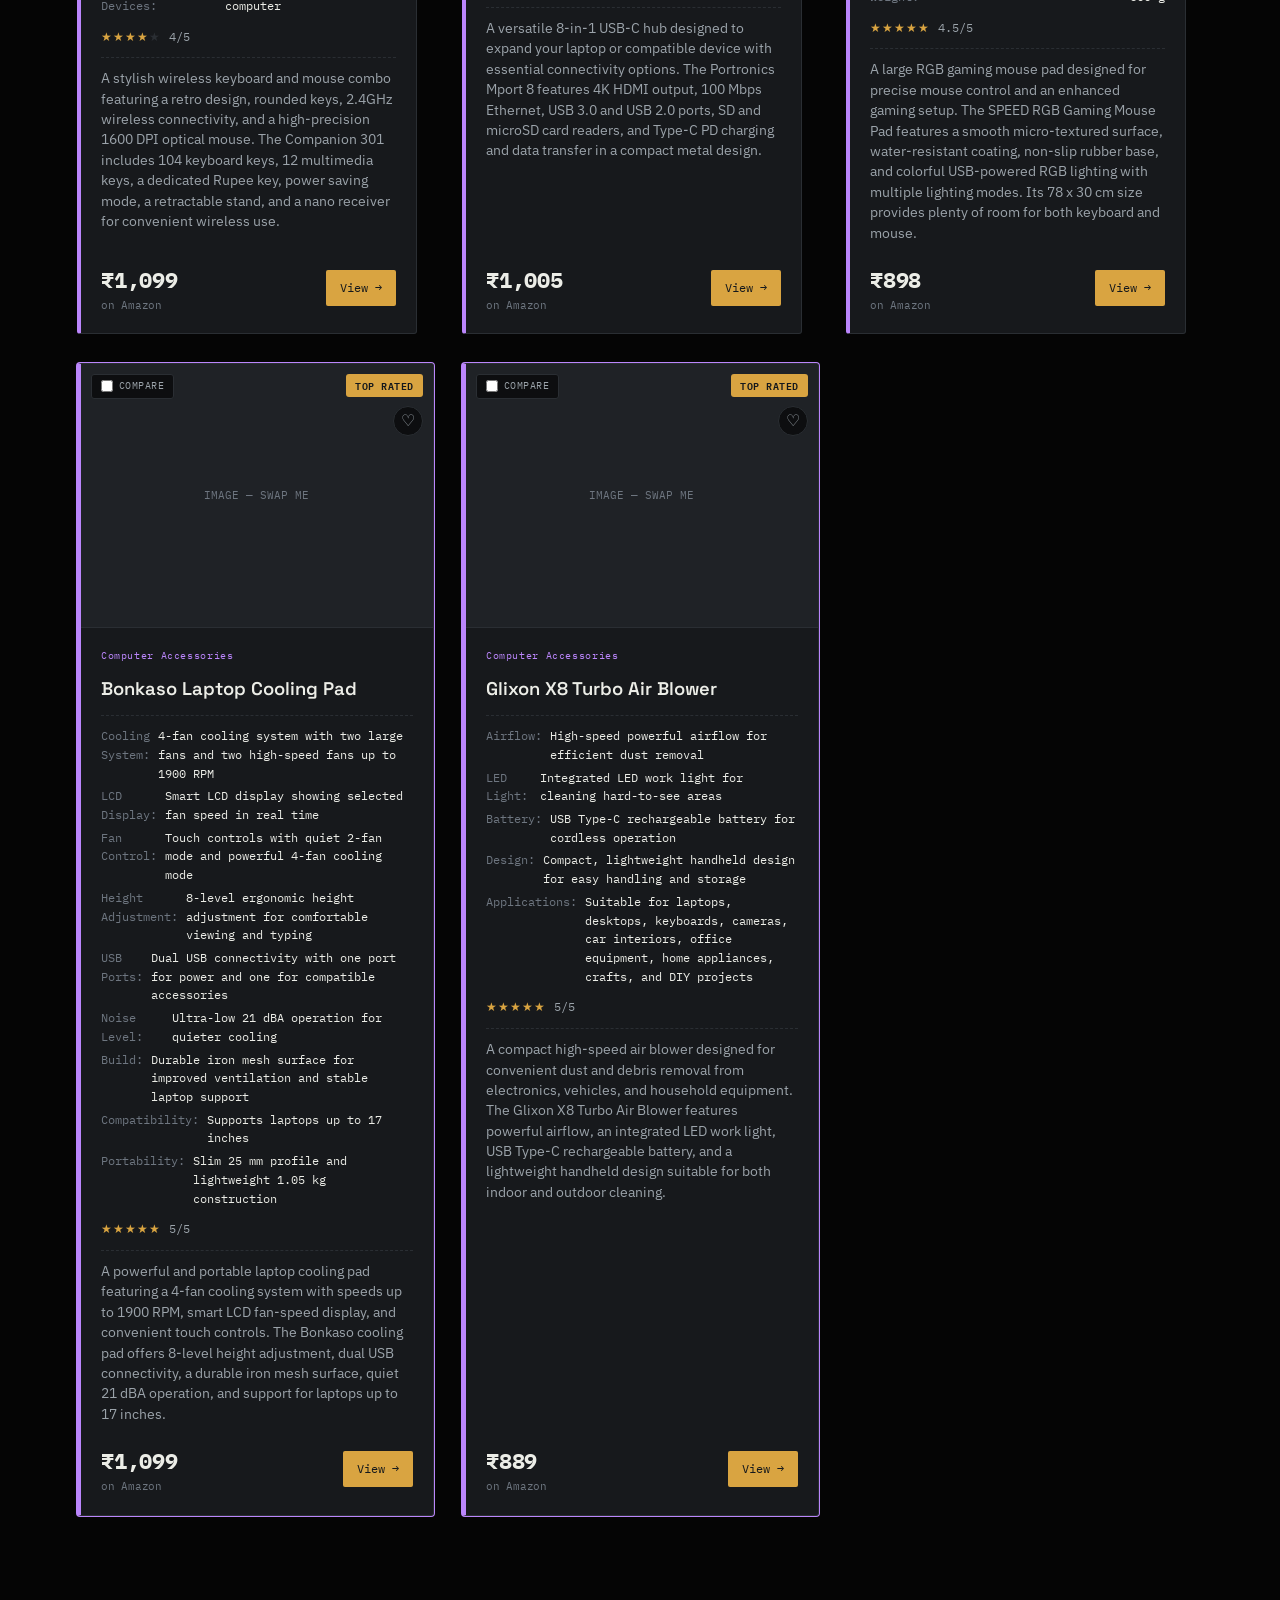
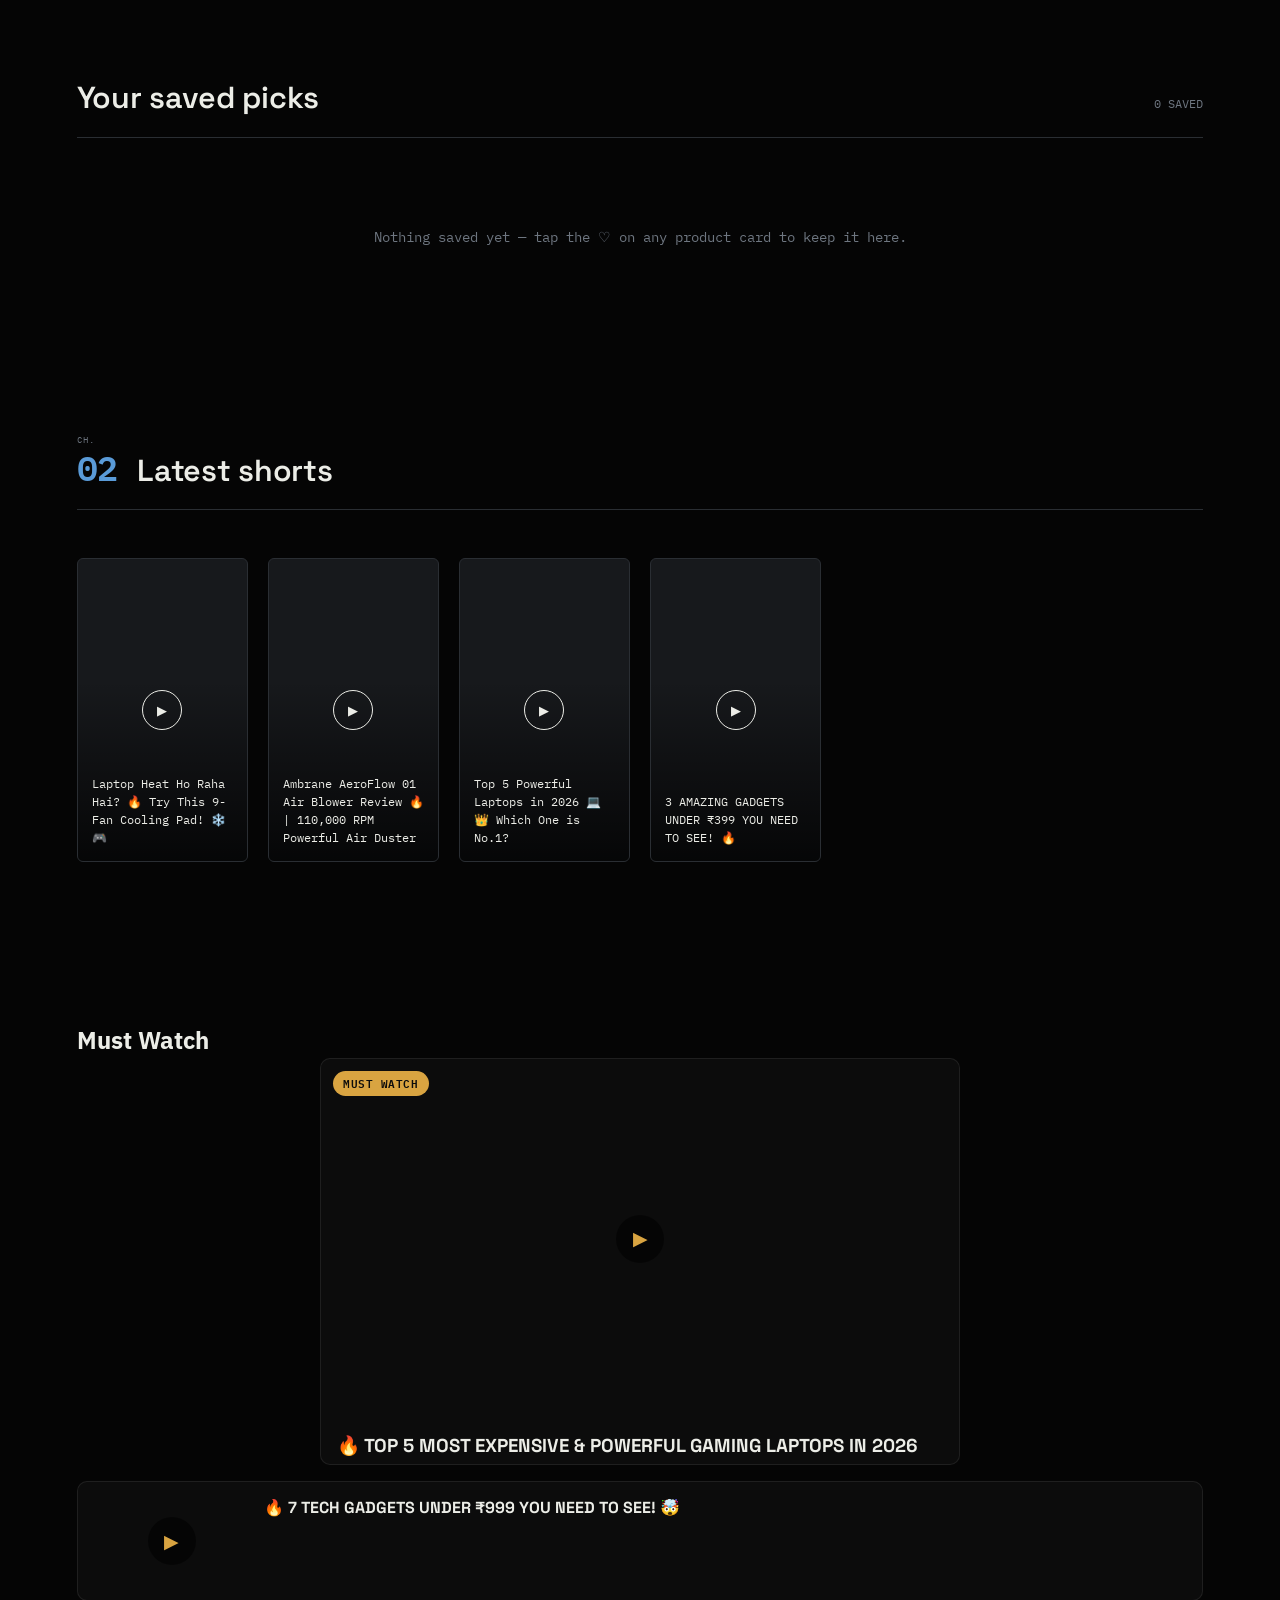
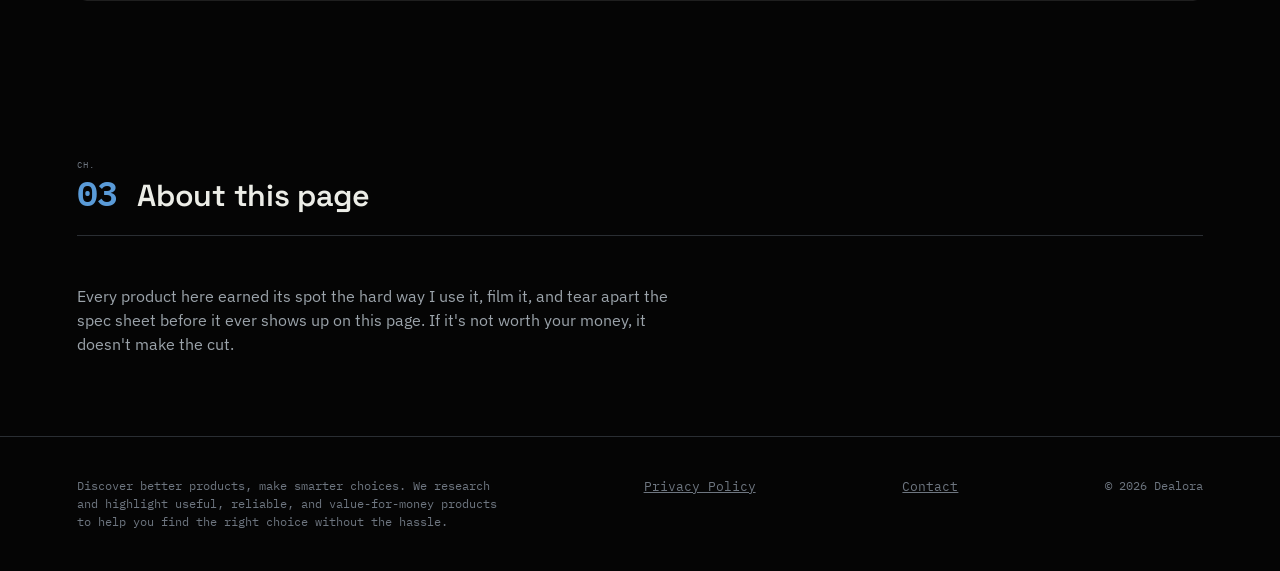
==== commit 8e7055e2: "Add Google Tag Manager and update text colors" ====
--- a/index.html
+++ b/index.html
@@ -9,6 +9,15 @@
 <link href="https://fonts.googleapis.com/css2?family=Space+Grotesk:wght@400;500;600;700&family=IBM+Plex+Sans:wght@400;500;600&family=IBM+Plex+Mono:wght@400;500&display=swap" rel="stylesheet">
 <link rel="stylesheet" href="style.css">
 <noscript><style>body{opacity:1 !important;}</style></noscript>
+
+<!-- Google tag (gtag.js) -->
+<script async src="https://www.googletagmanager.com/gtag/js?id=G-2ELYX1XEXM"></script>
+<script>
+  window.dataLayer = window.dataLayer || [];
+  function gtag(){dataLayer.push(arguments);}
+  gtag('js', new Date());
+  gtag('config', 'G-2ELYX1XEXM');
+</script>
 </head>
 <body>
 <div class="grid-bg"></div>
@@ -134,13 +143,15 @@
     <span class="num">03</span>
     <h2>About this page</h2>
   </div>
-  <p style="max-width:60ch; color:#B8BEC4;">Every product here earned its spot the hard way I use it, film it, and tear apart the spec sheet before it ever shows up on this page. If it's not worth your money, it doesn't make the cut.</p>
+  <p style="max-width:60ch; color:var(--text-muted);">Every product here earned its spot the hard way I use it, film it, and tear apart the spec sheet before it ever shows up on this page. If it's not worth your money, it doesn't make the cut.</p>
 </section>
 
 <footer>
   <span class="disclosure">Discover better products, make smarter choices.
 We research and highlight useful, reliable, and value-for-money products to help you find the right choice without the hassle.
 </span>
+  <a href="privacy-policy1.html" style="color:var(--text-faint); font-size:12.5px;">Privacy Policy</a>
+  <a href="contact.html" style="color:var(--text-faint); font-size:12.5px;">Contact</a>
   <span>© 2026 Dealora</span>
 </footer>
 
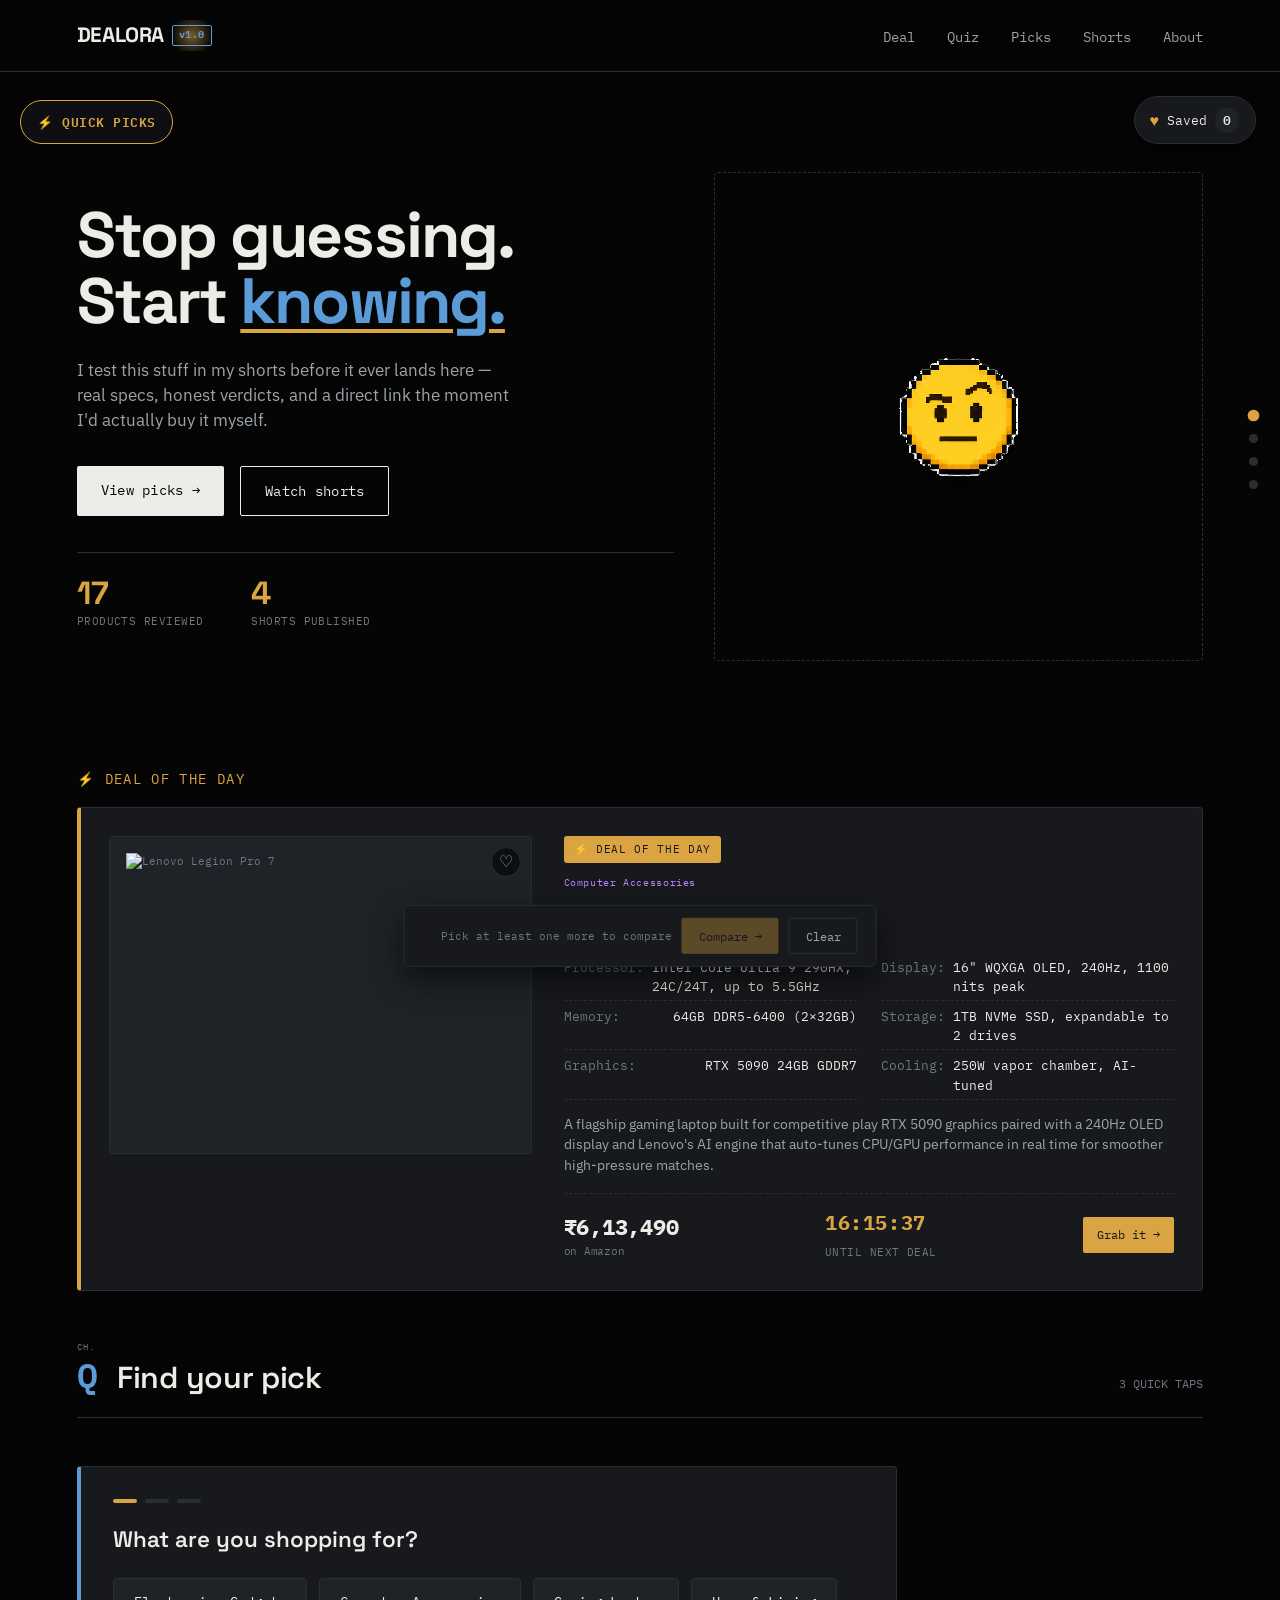
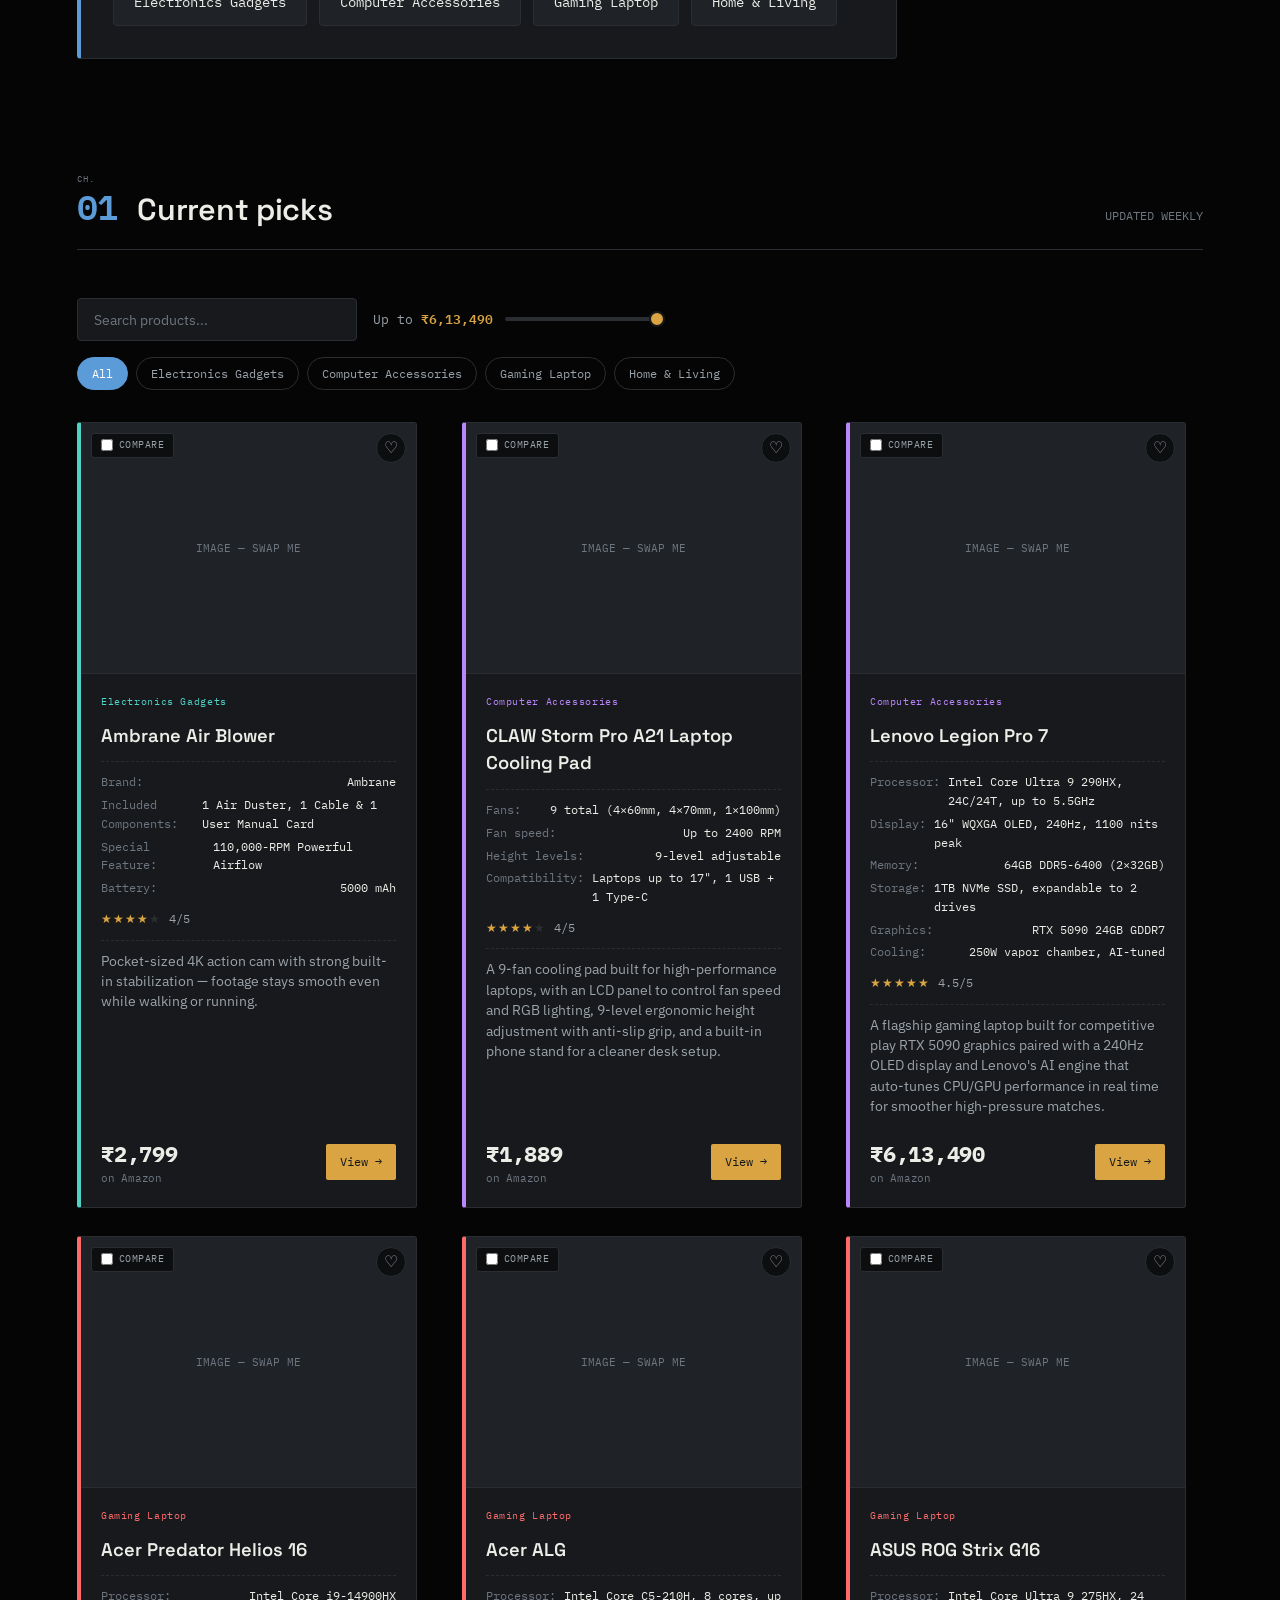
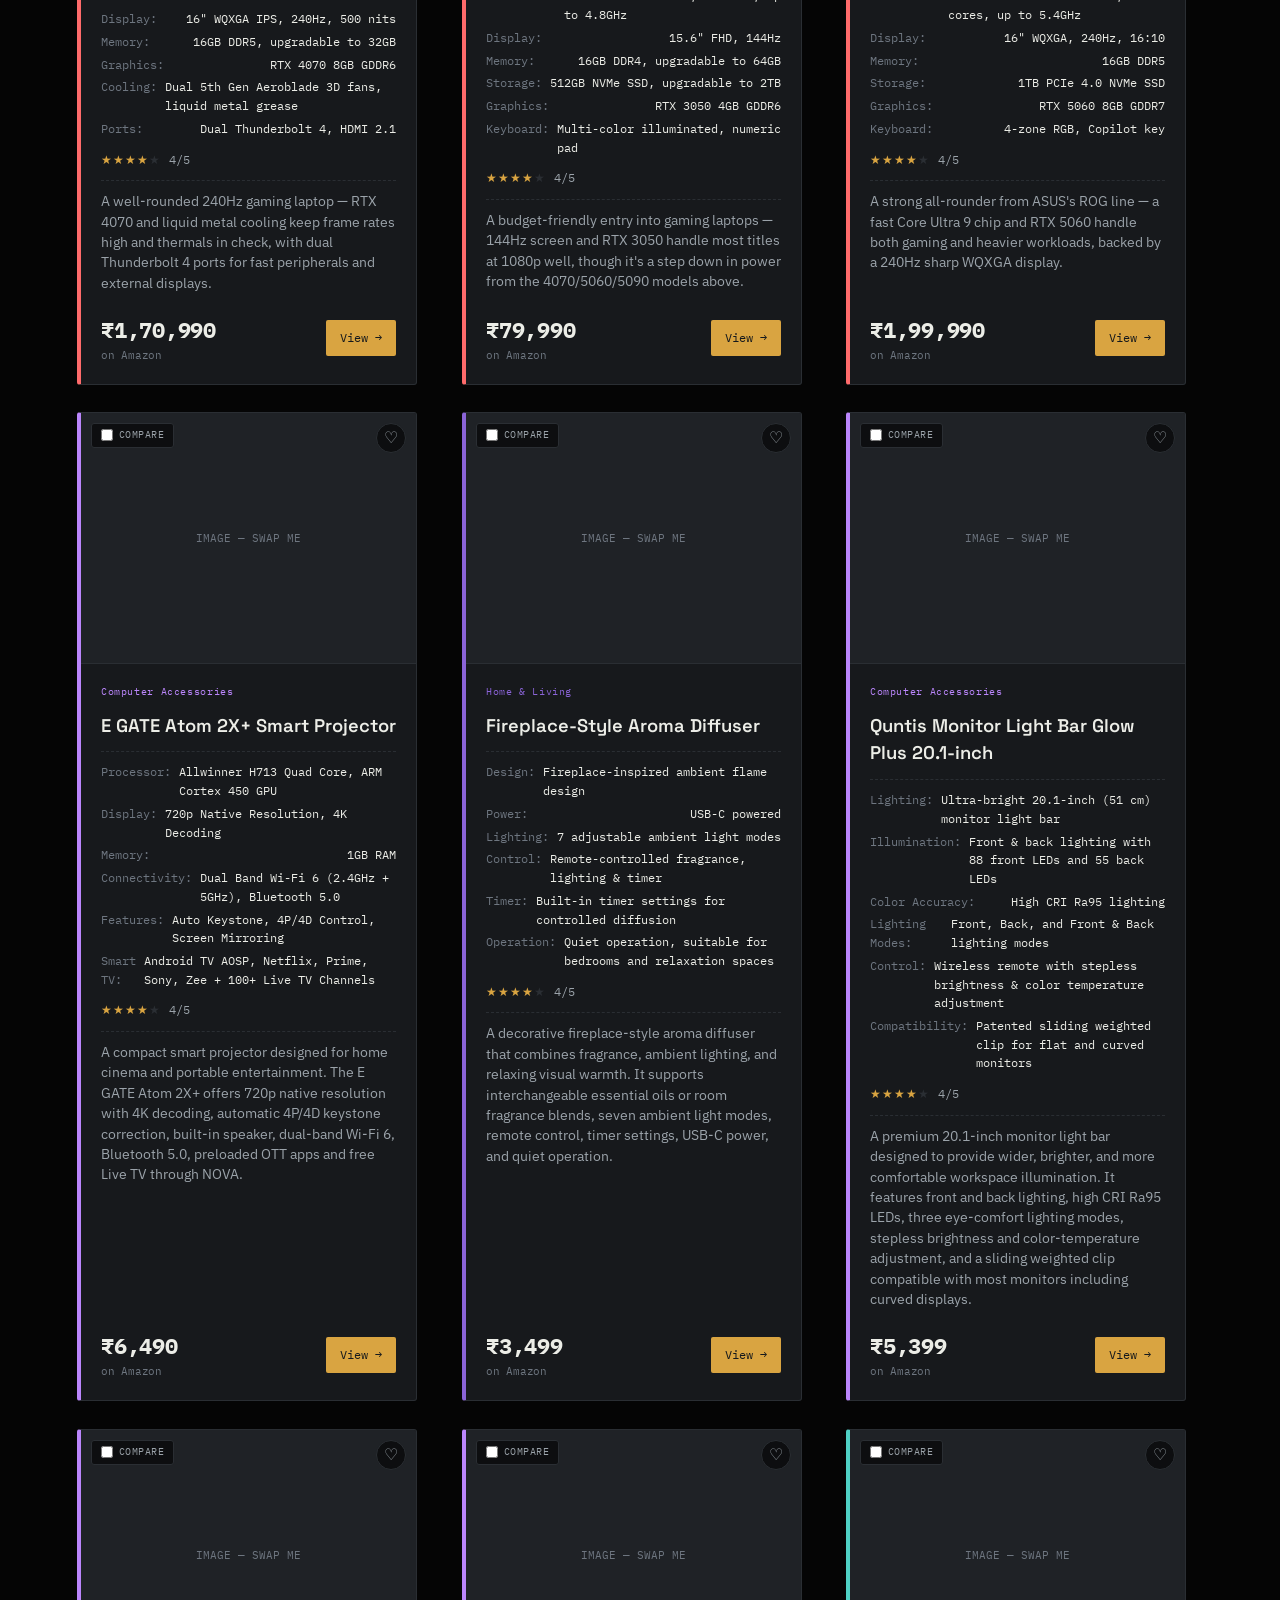
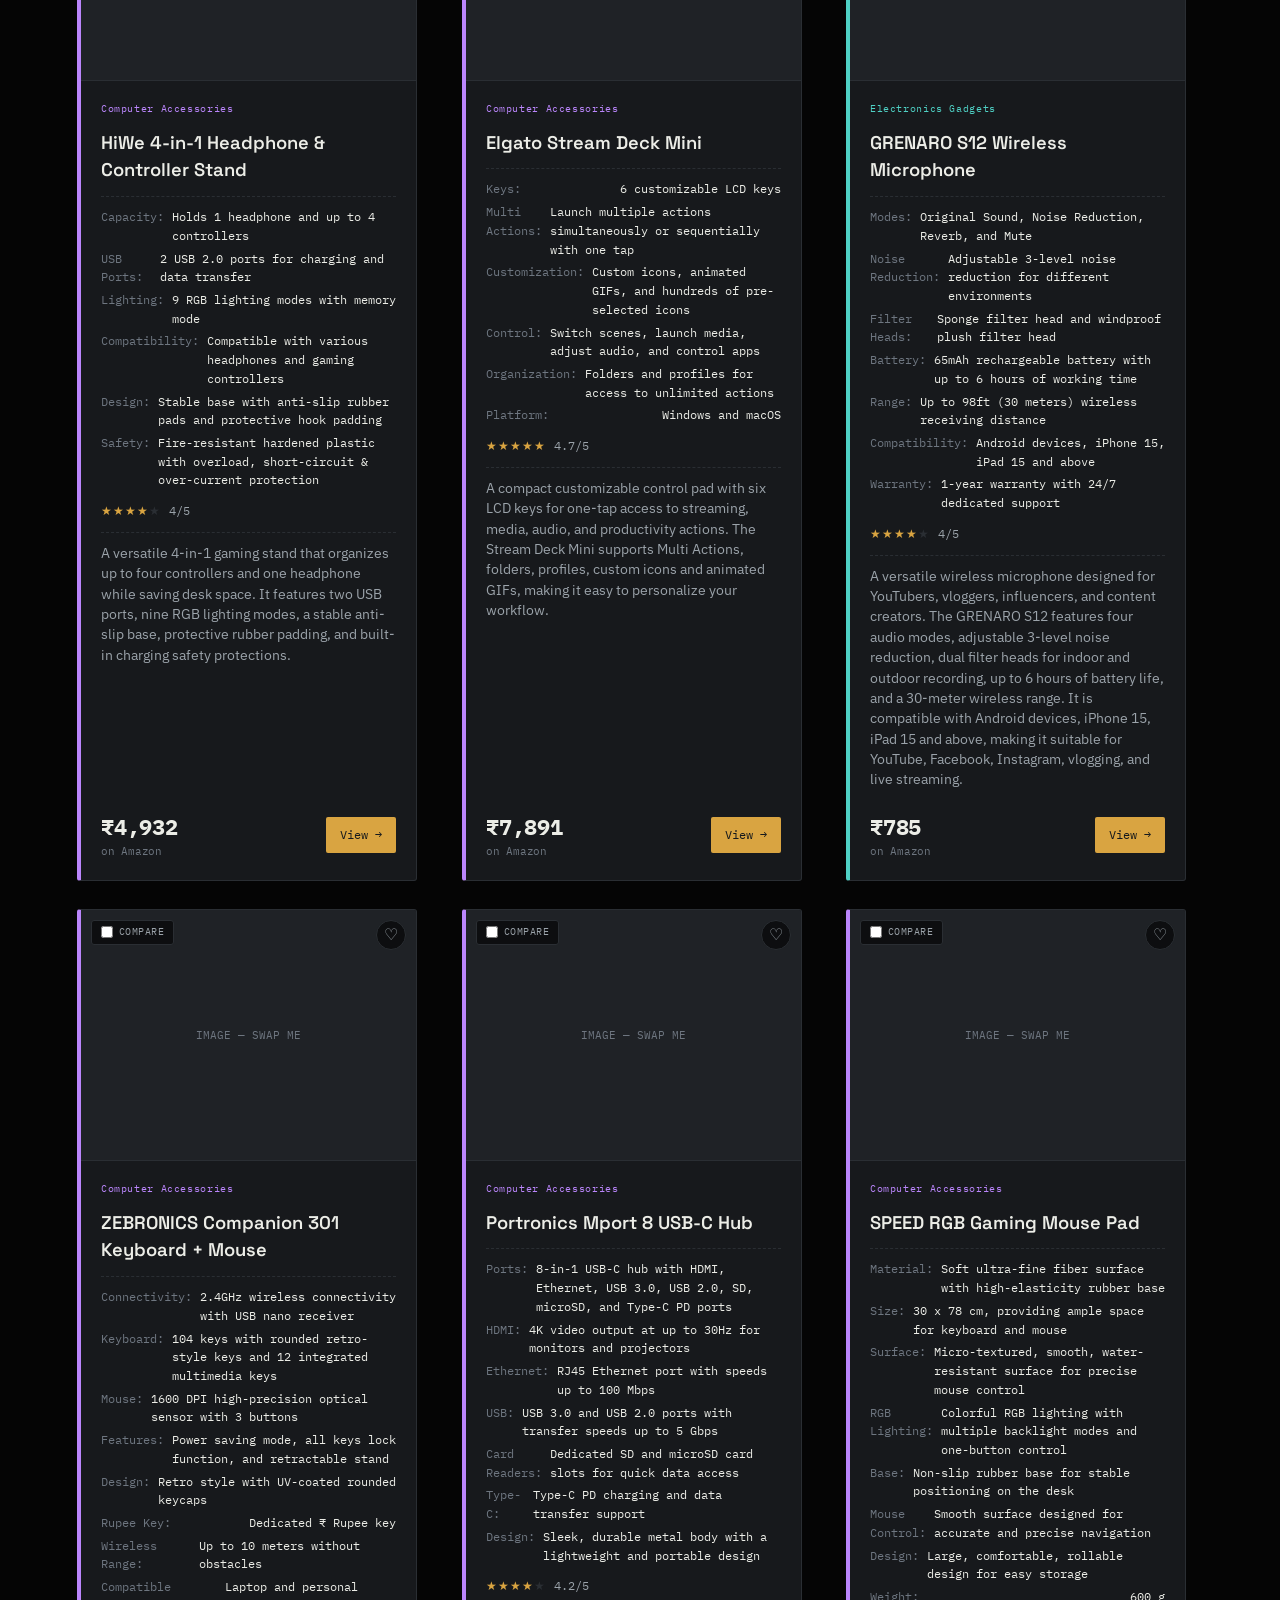
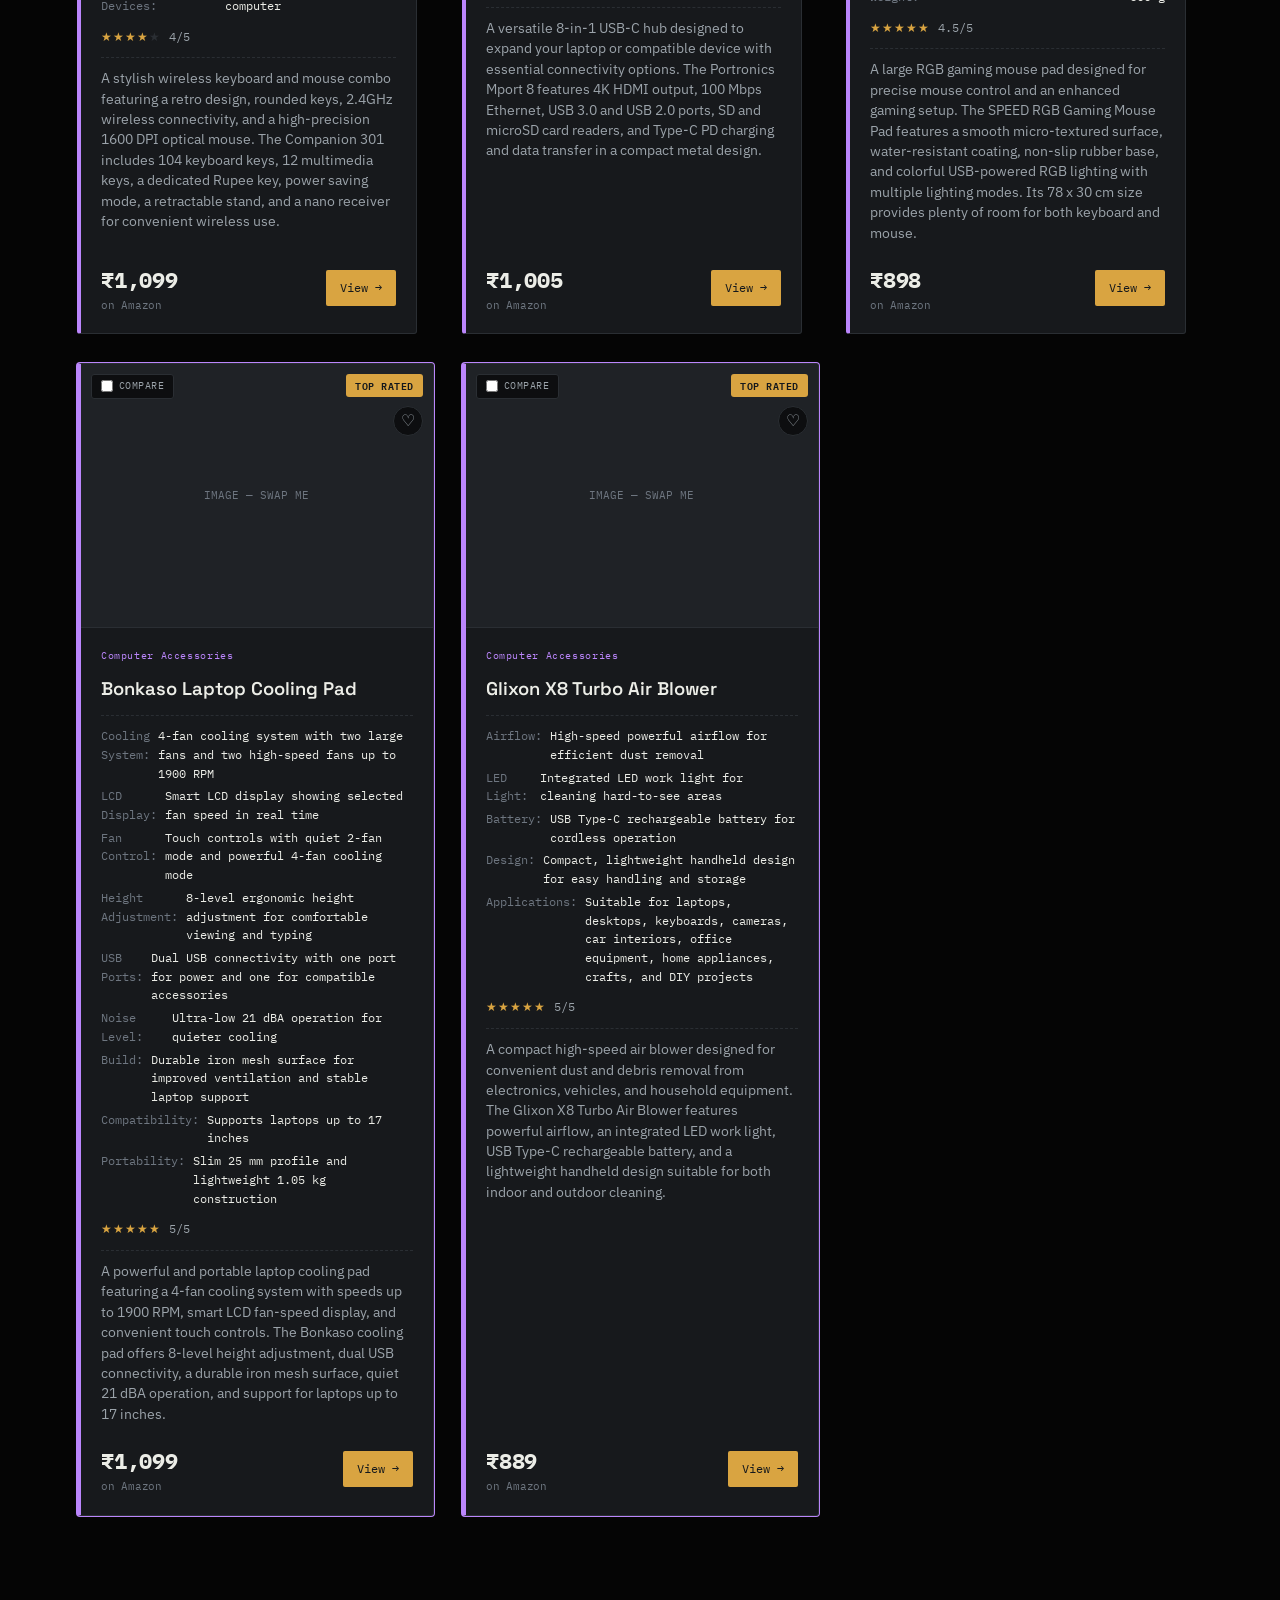
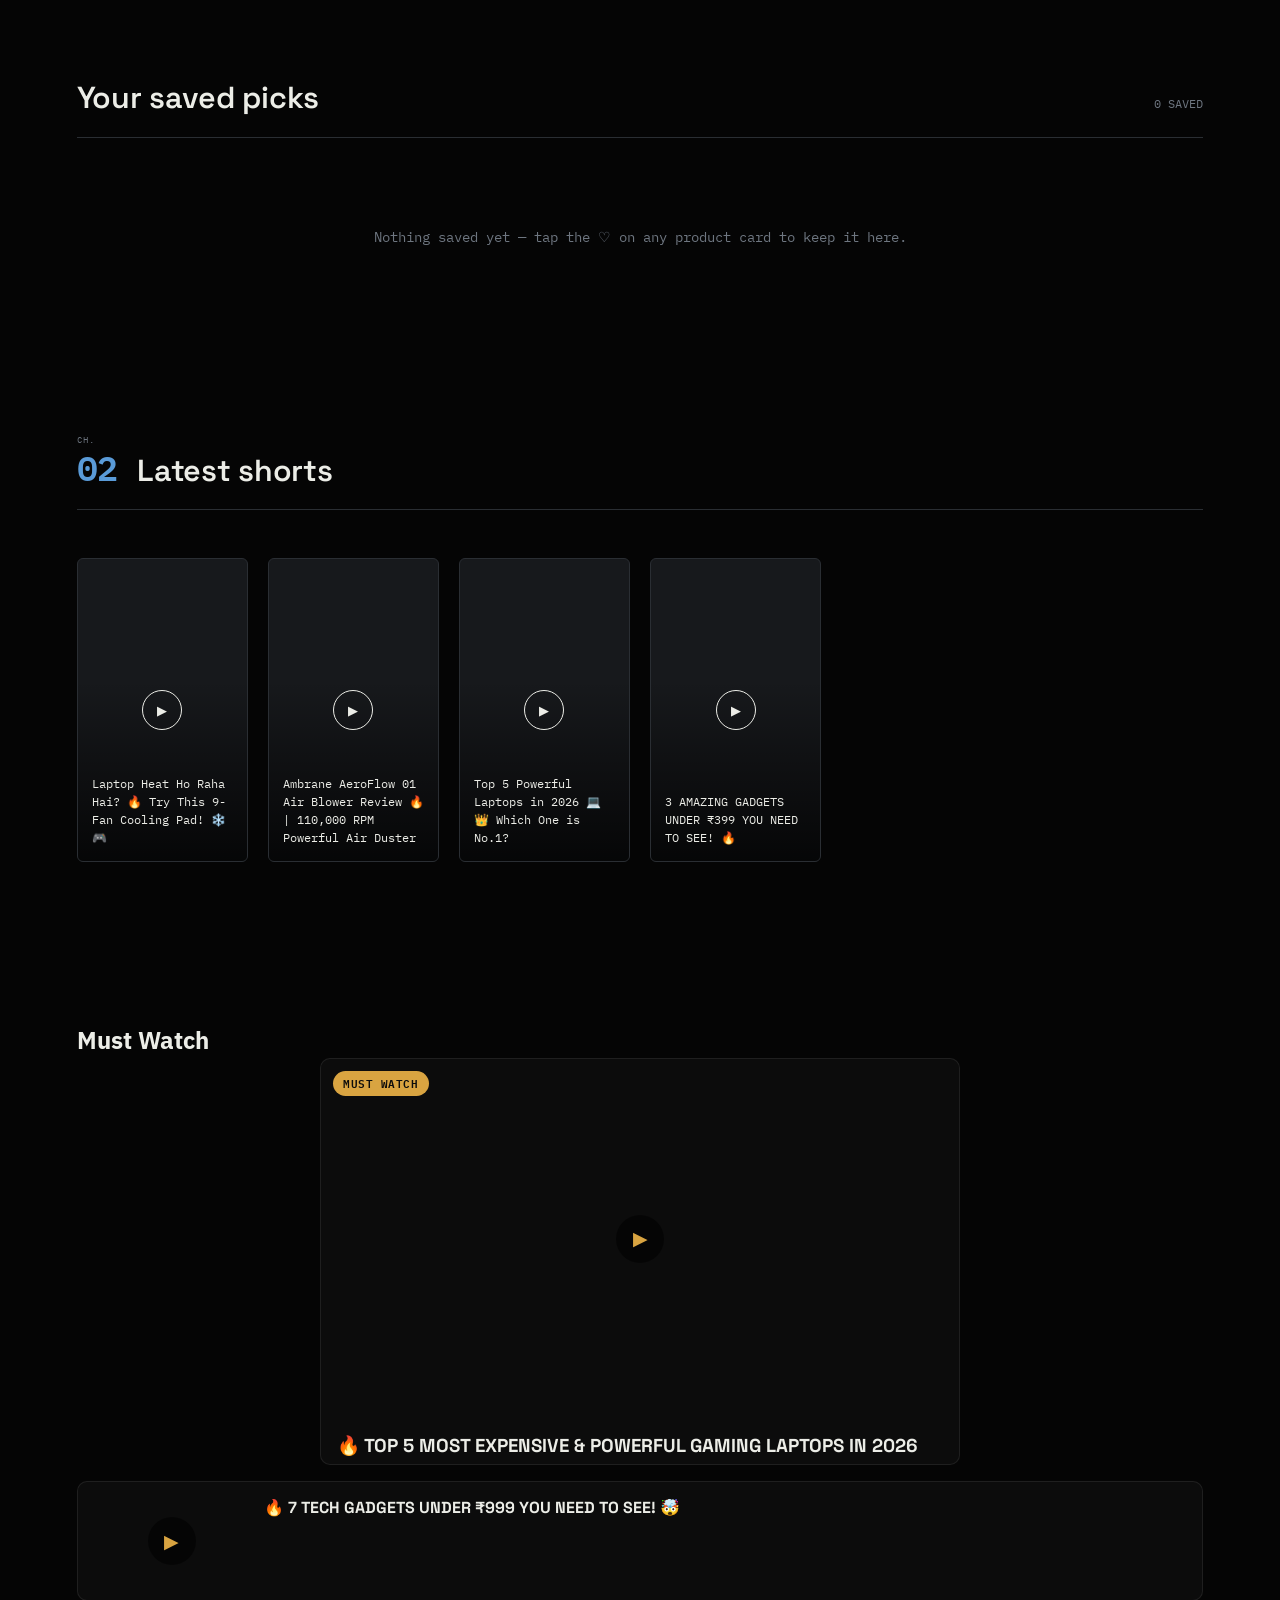
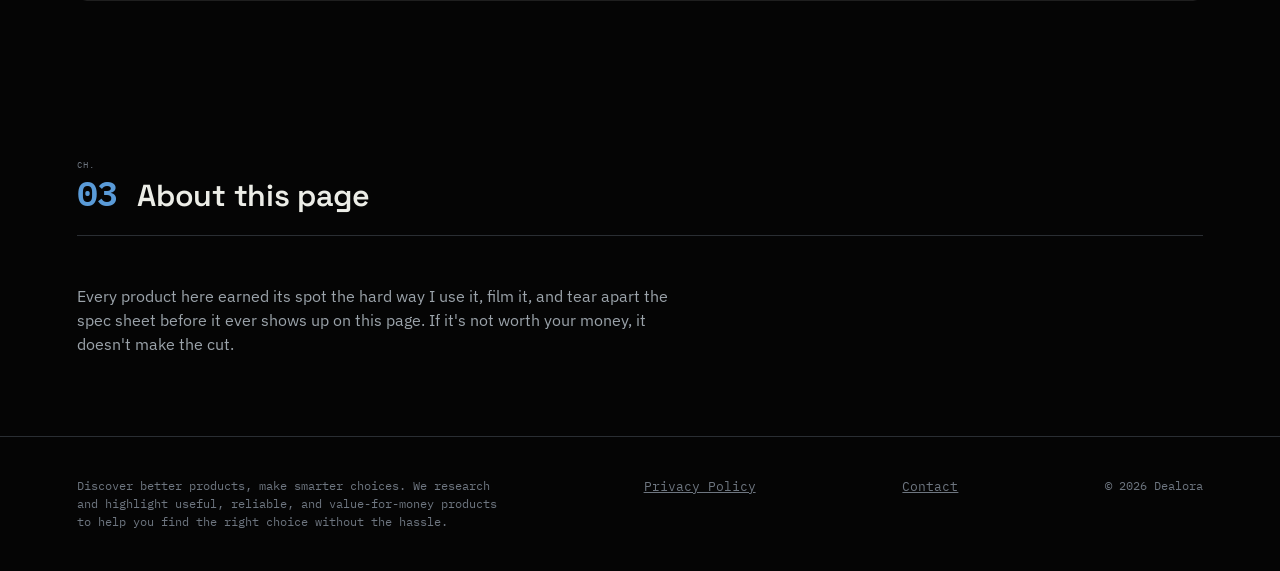
==== commit 4b35465d: "Add Google AdSense verification script Added Google AdSense verification script to the head section." ====
--- a/index.html
+++ b/index.html
@@ -18,6 +18,10 @@
   gtag('js', new Date());
   gtag('config', 'G-2ELYX1XEXM');
 </script>
+
+<!-- Google AdSense verification -->
+<script async src="https://pagead2.googlesyndication.com/pagead/js/adsbygoogle.js?client=ca-pub-7512556830262686"
+        crossorigin="anonymous"></script>
 </head>
 <body>
 <div class="grid-bg"></div>
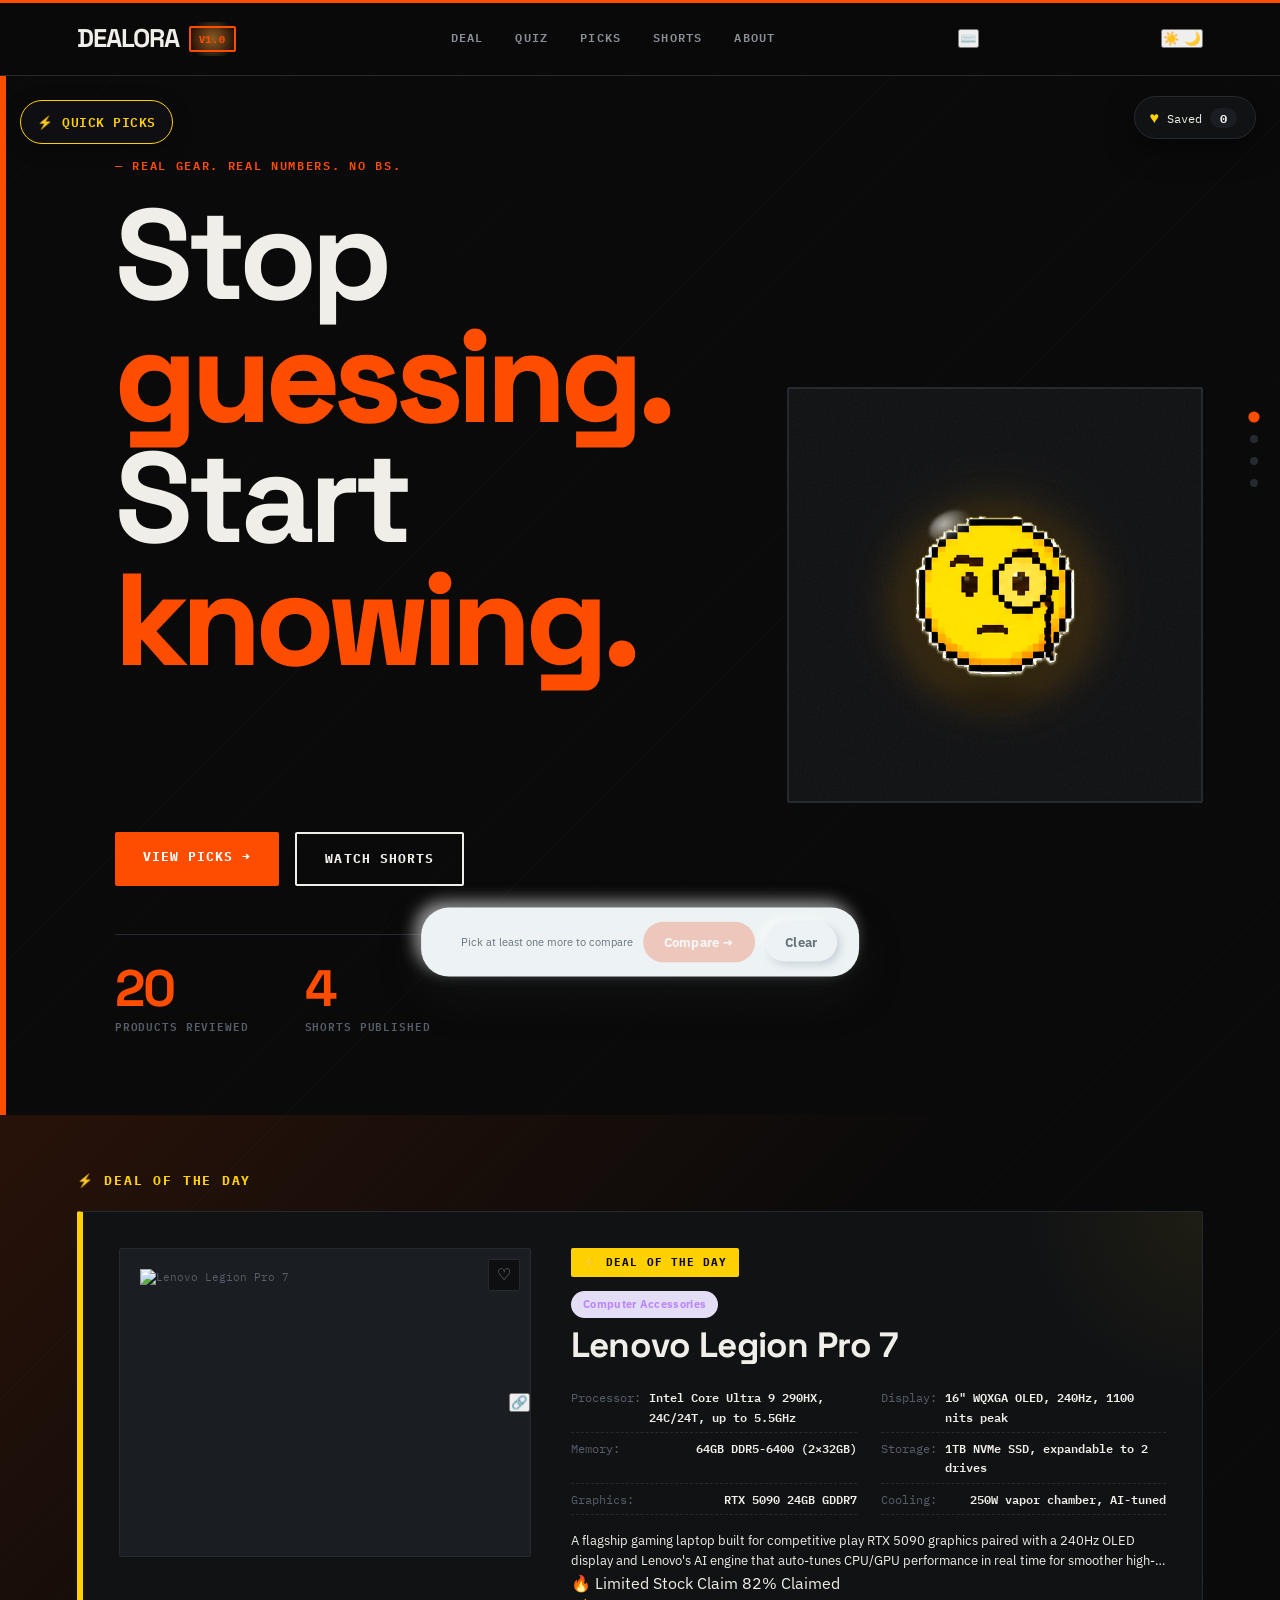
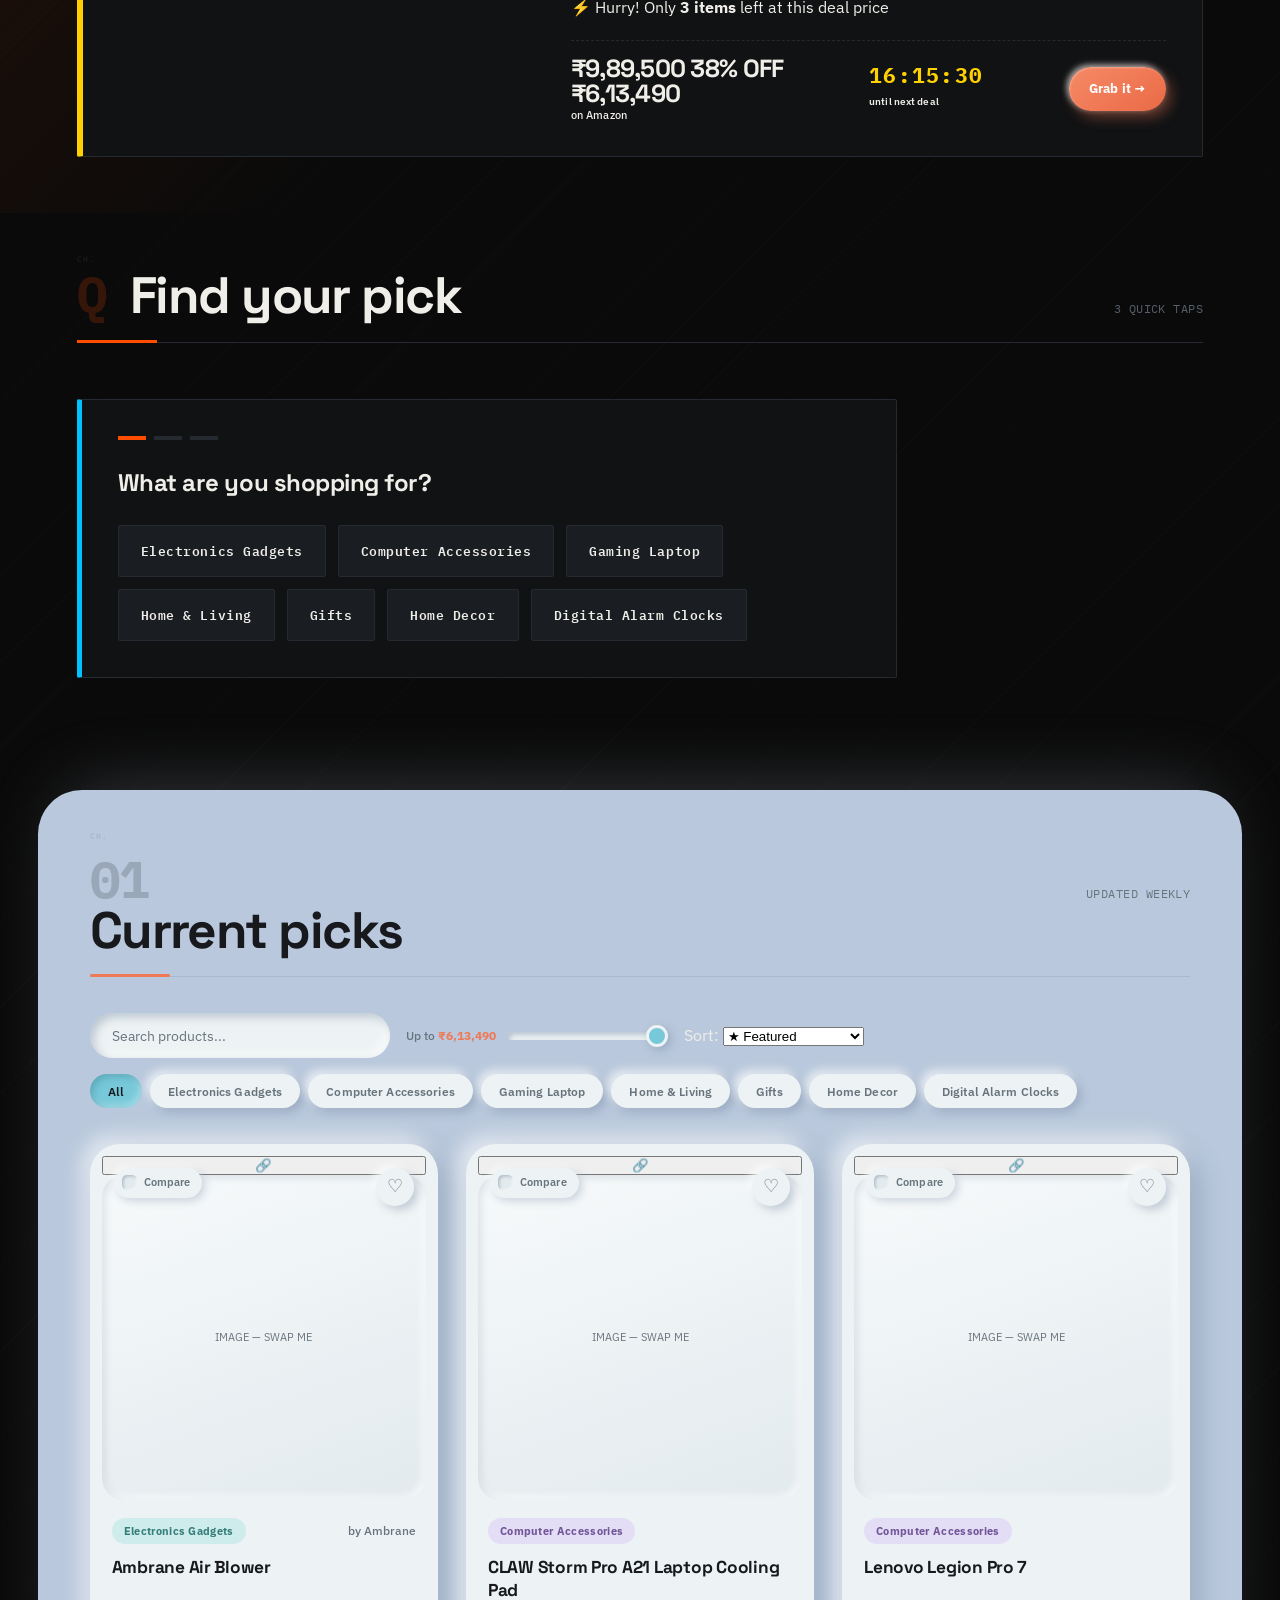
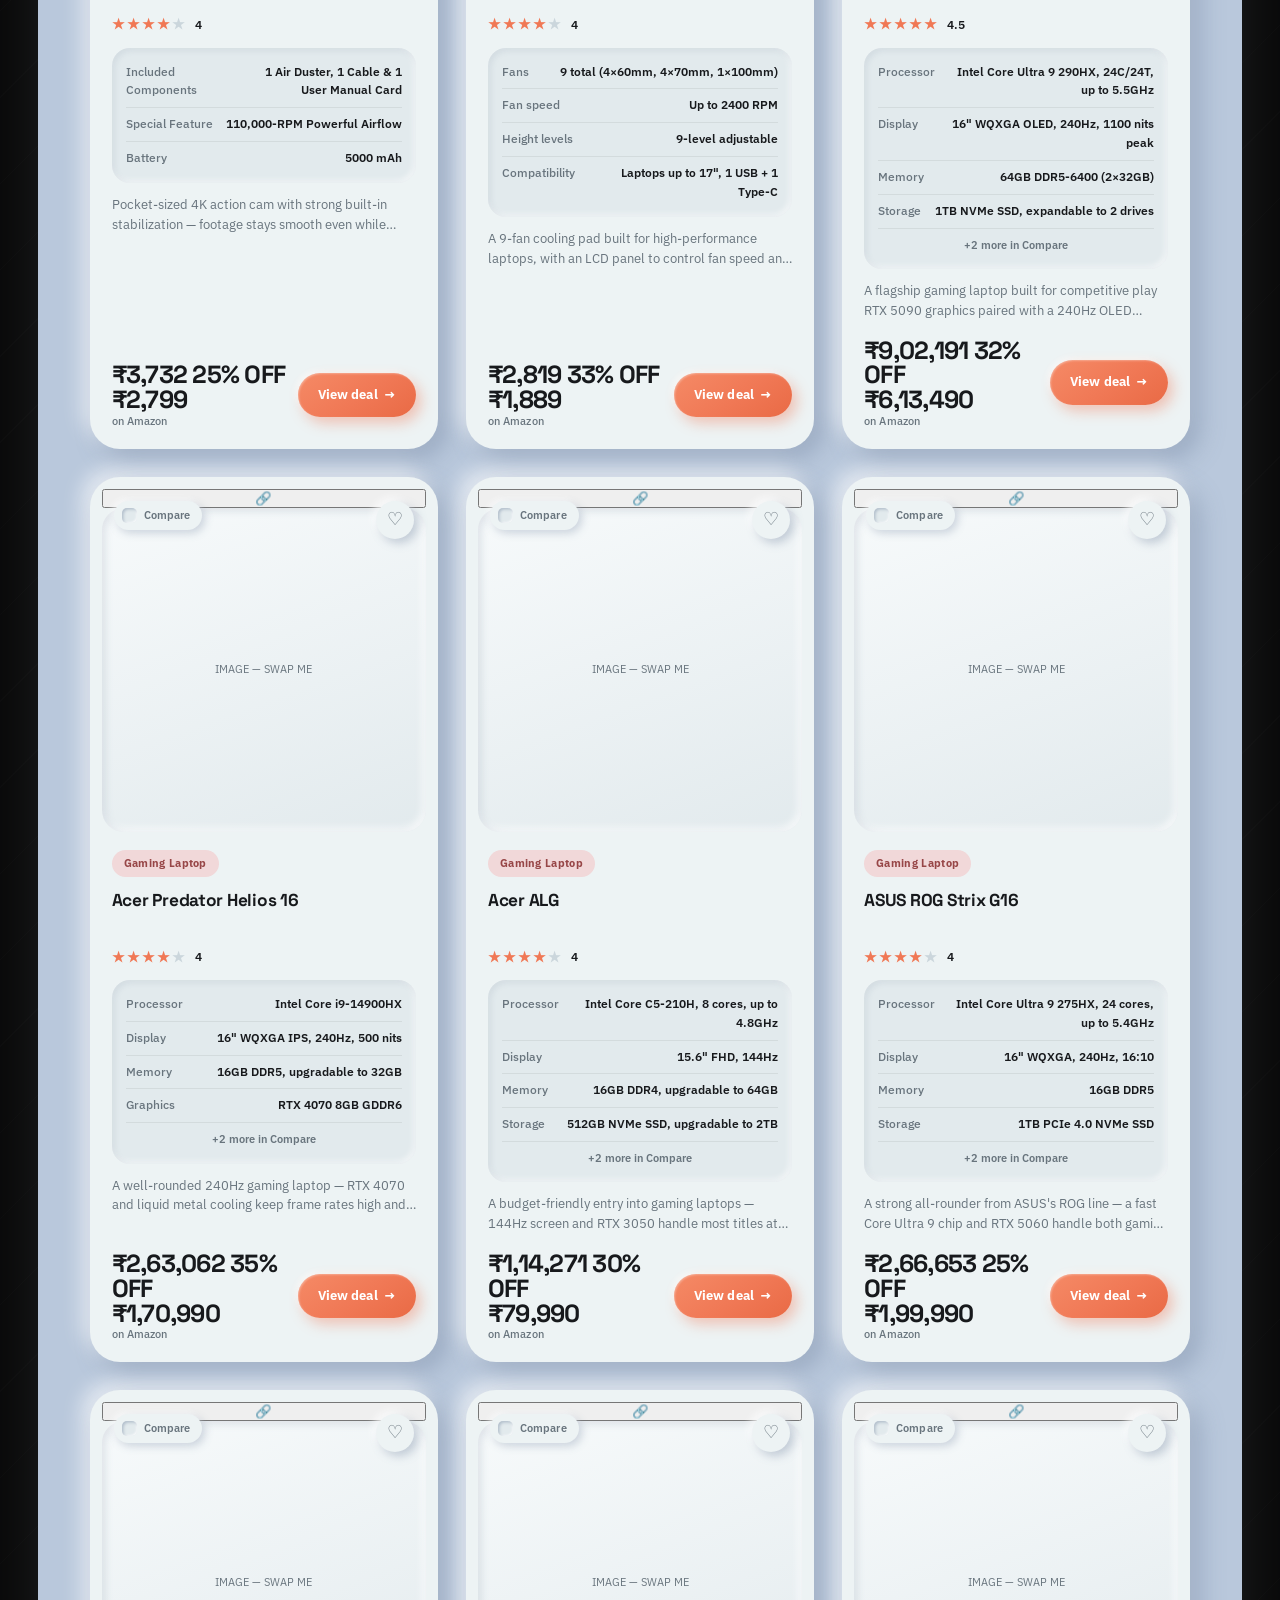
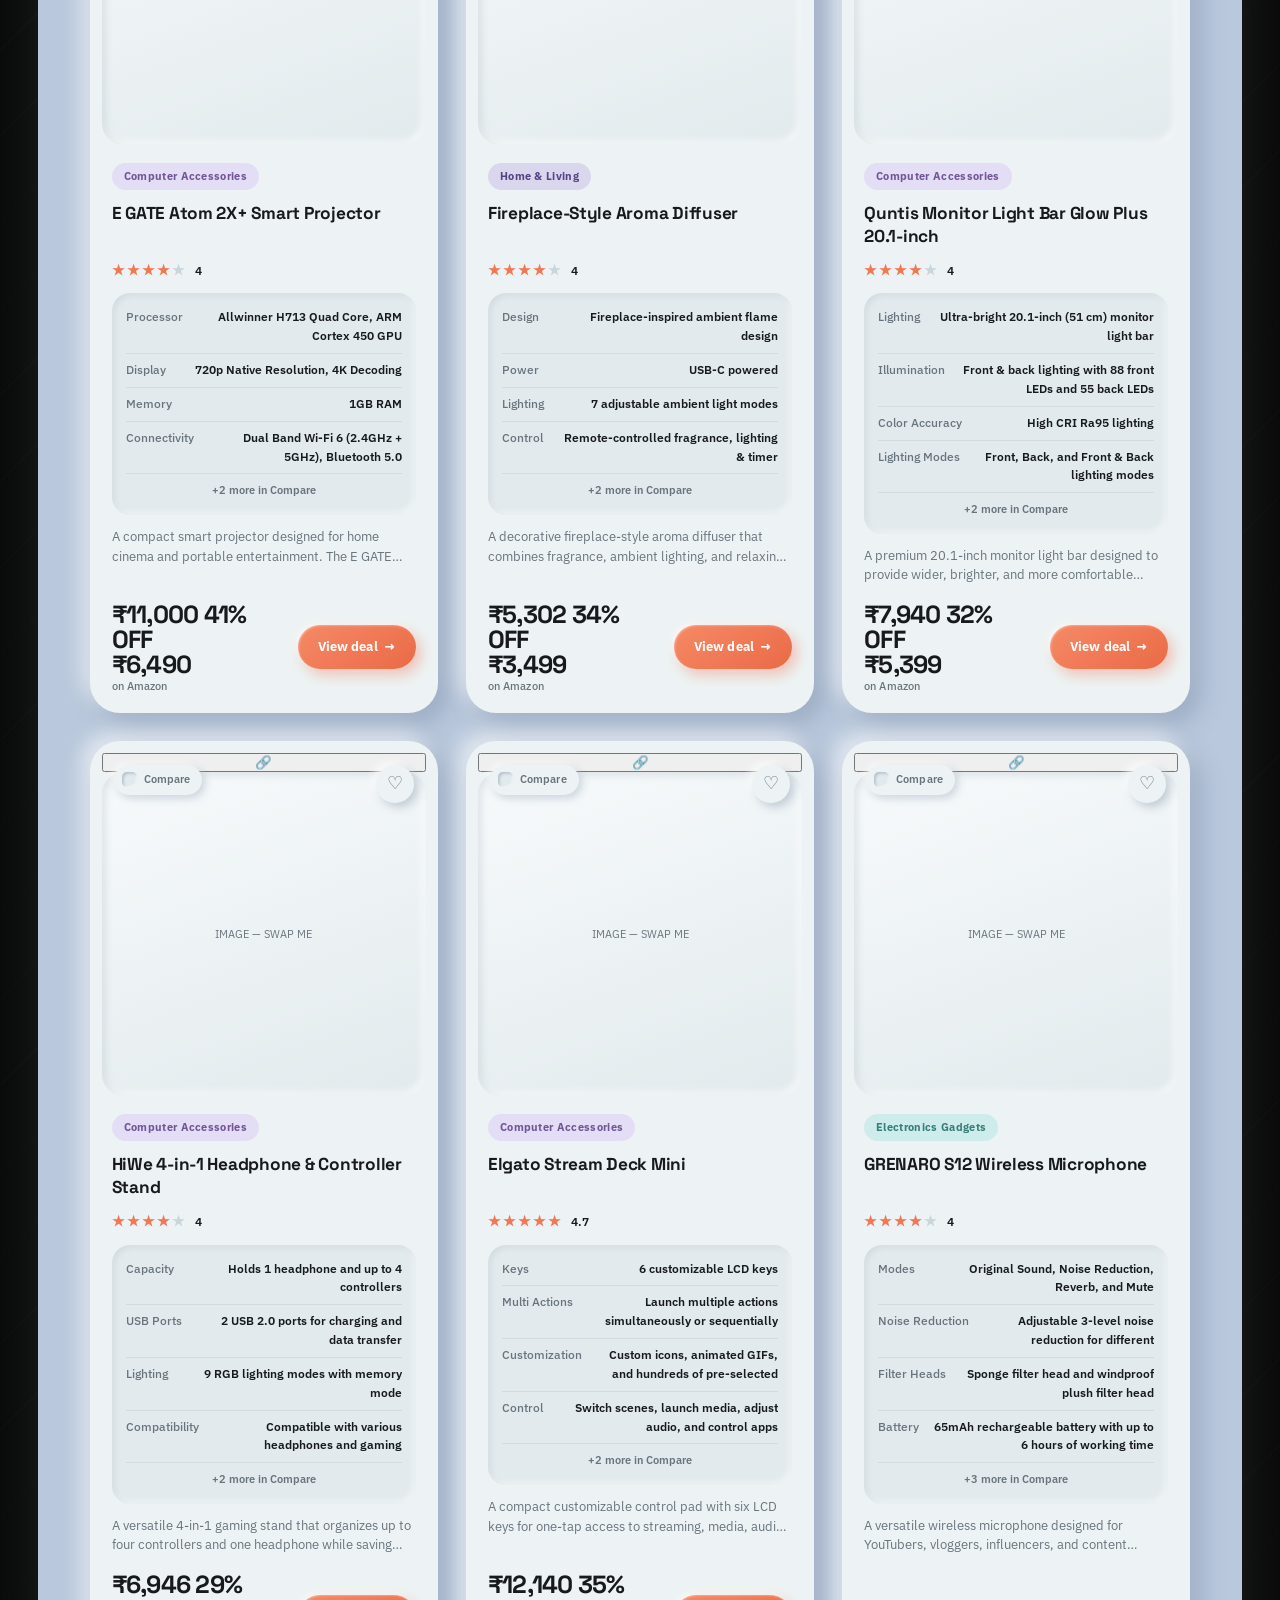
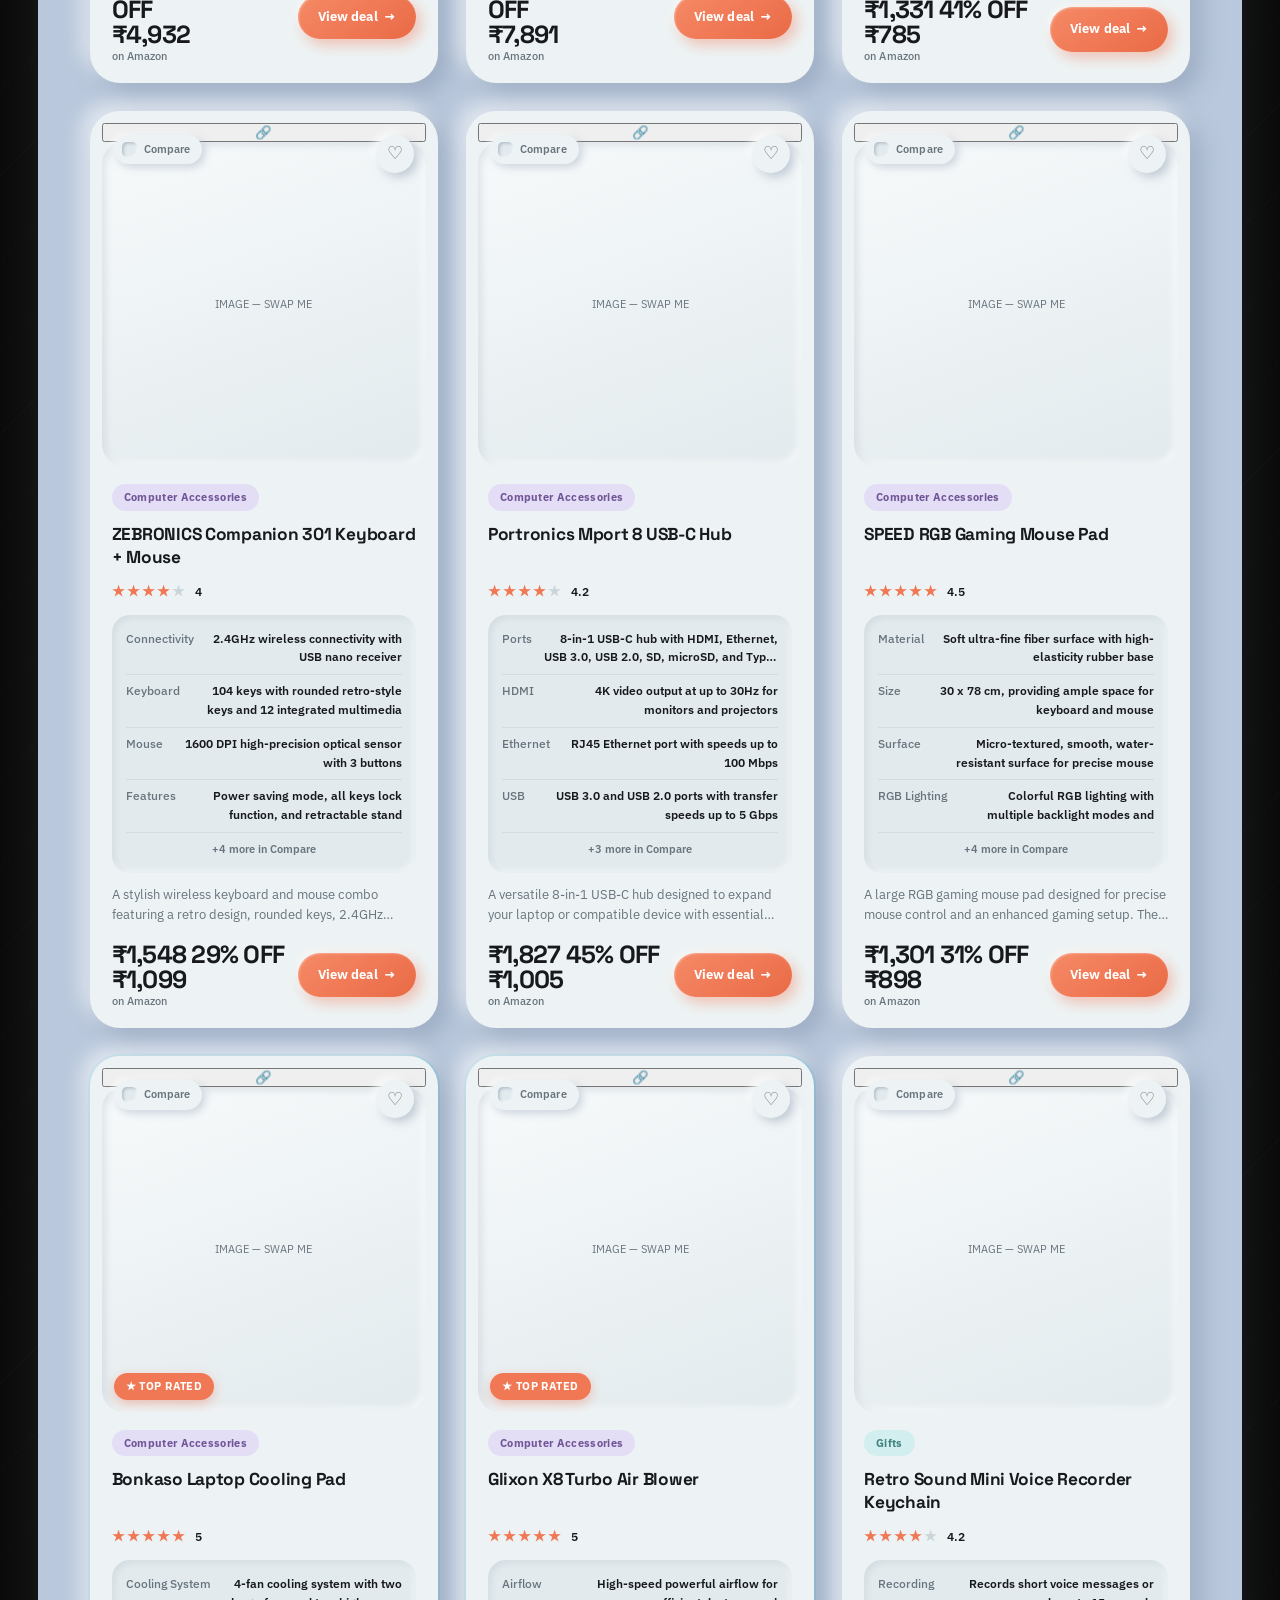
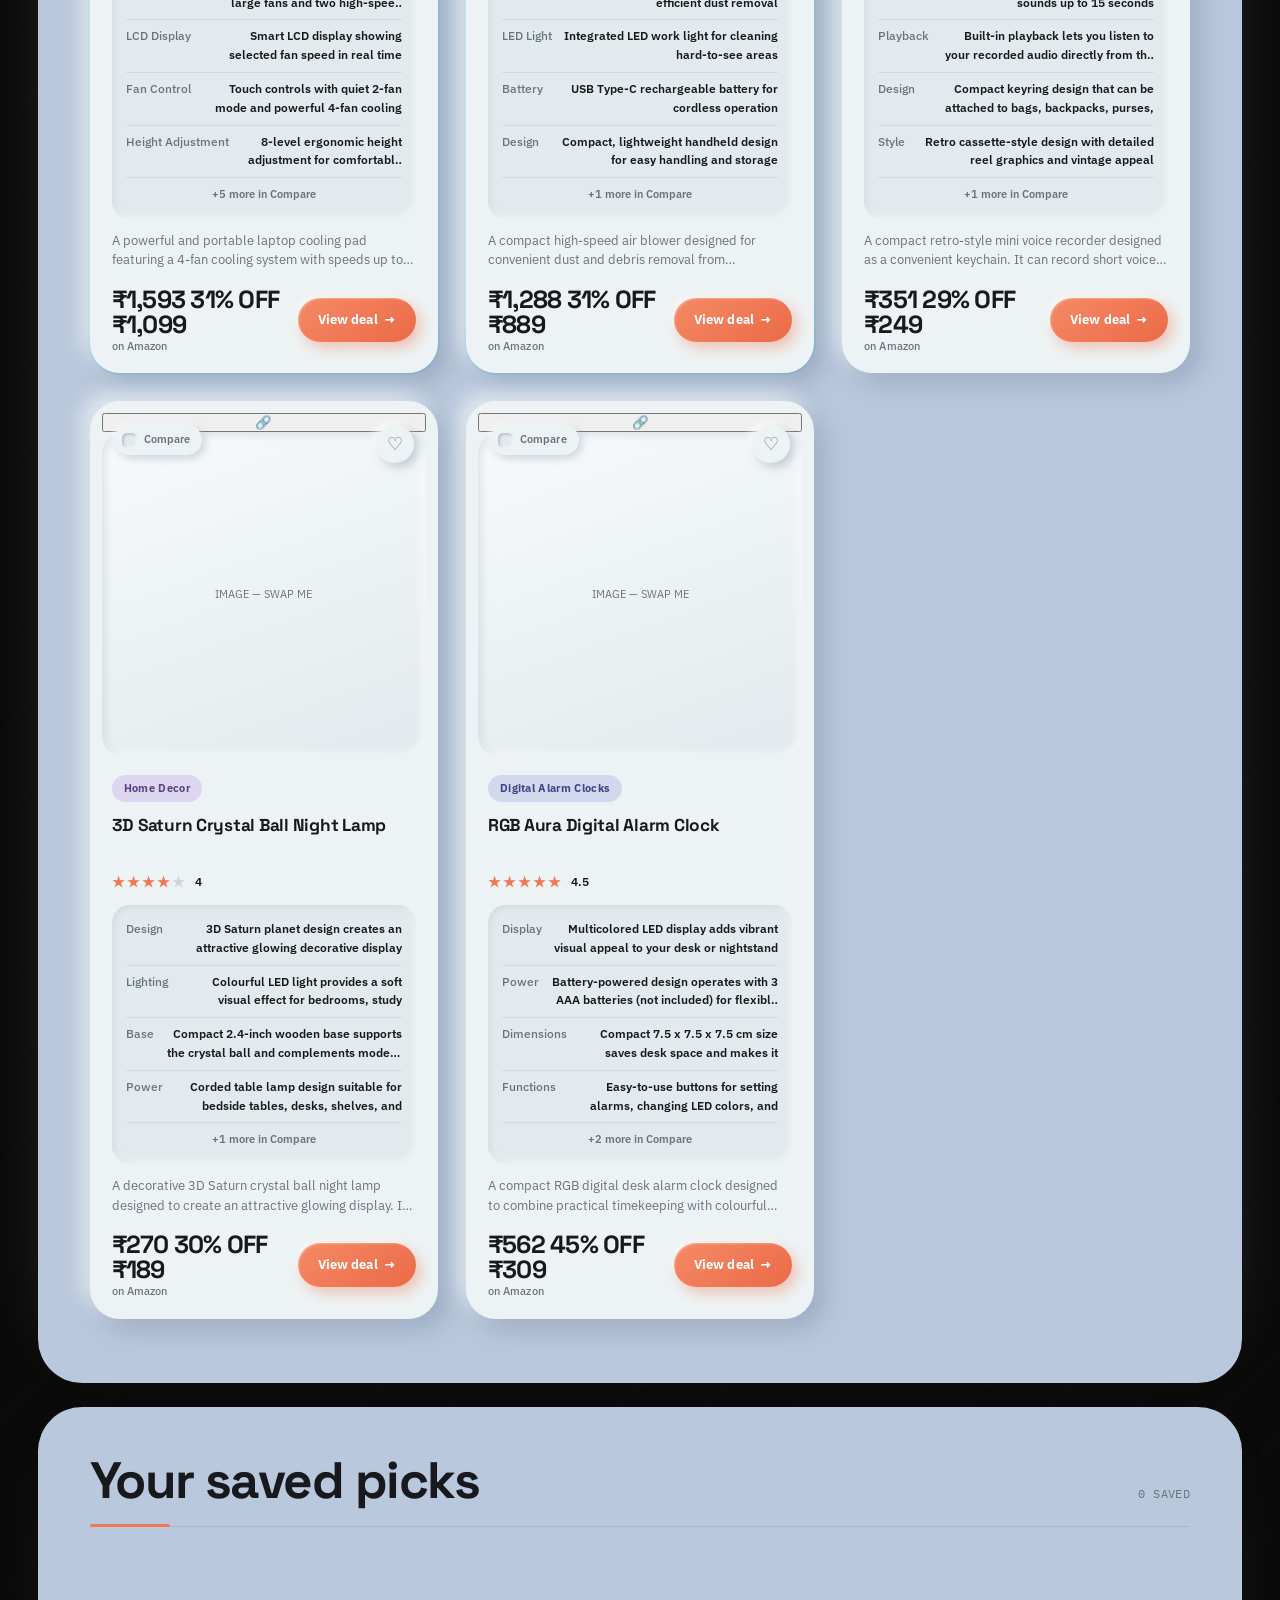
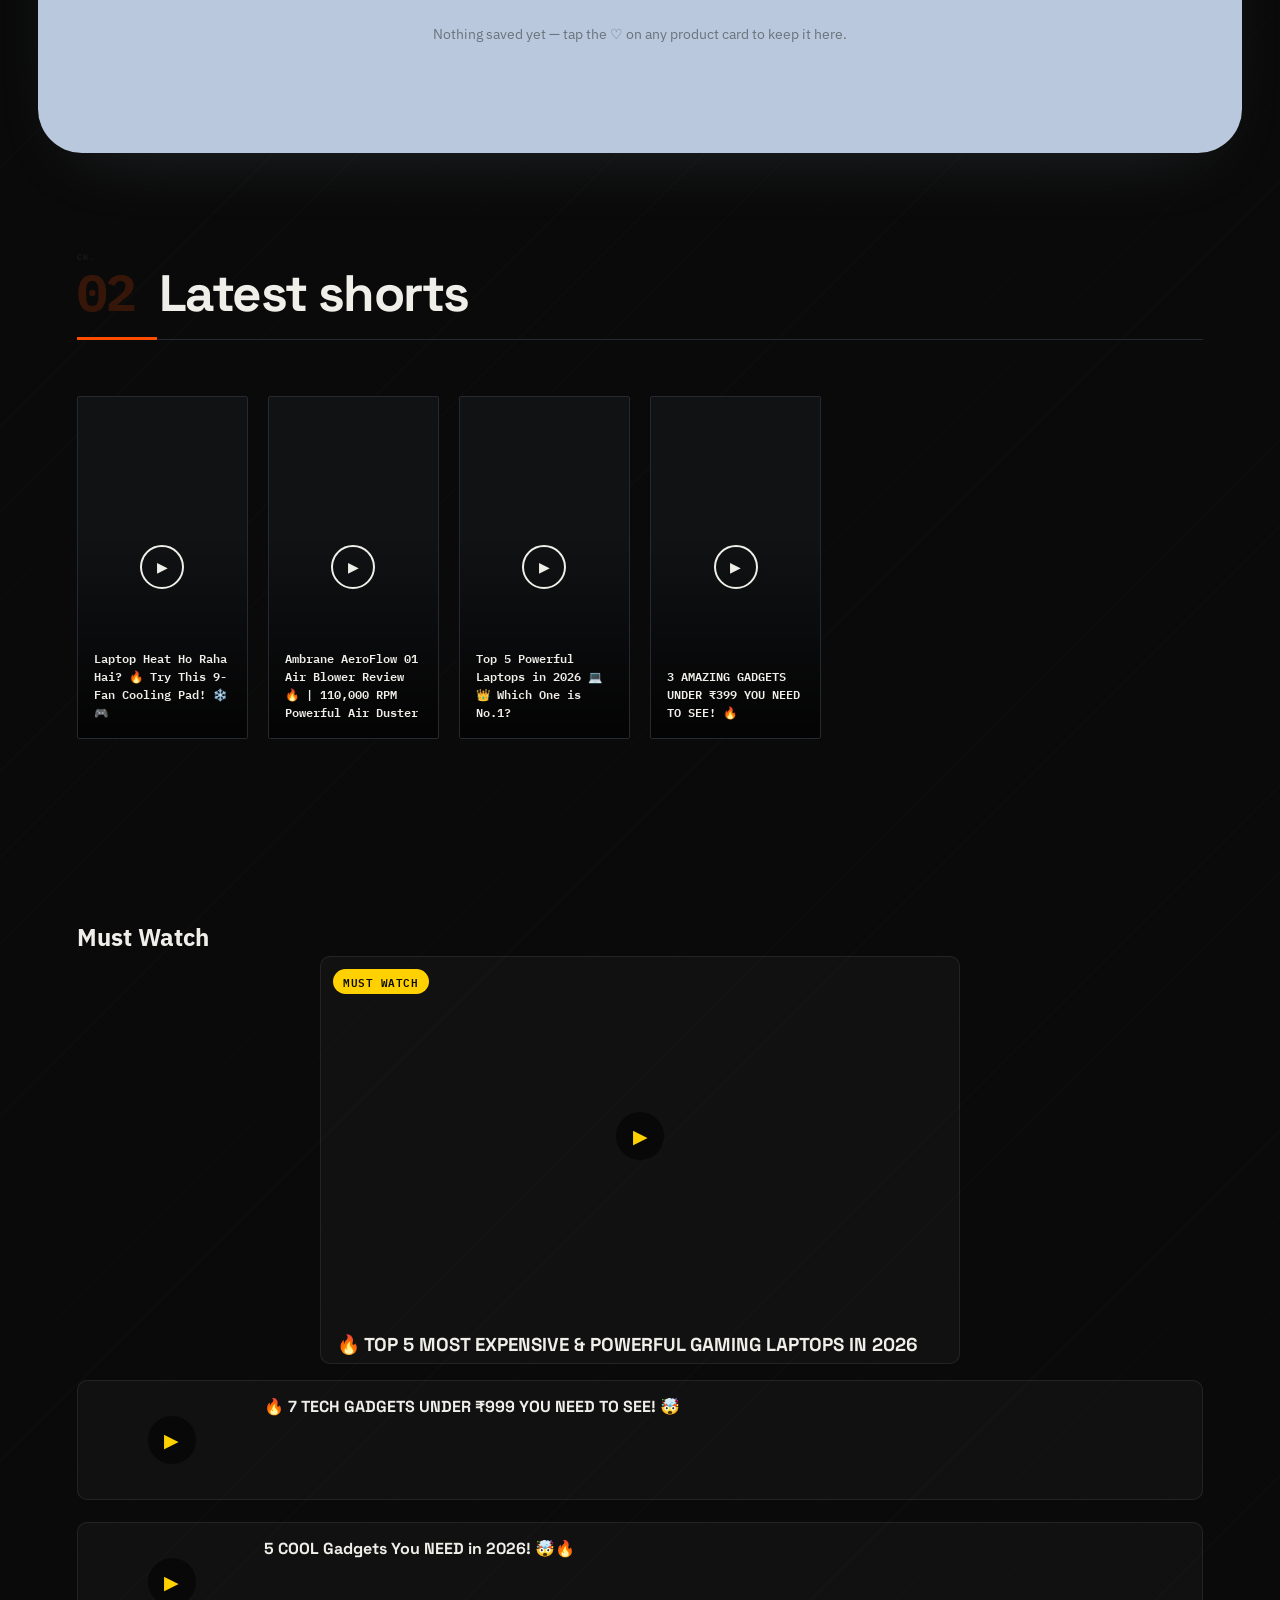
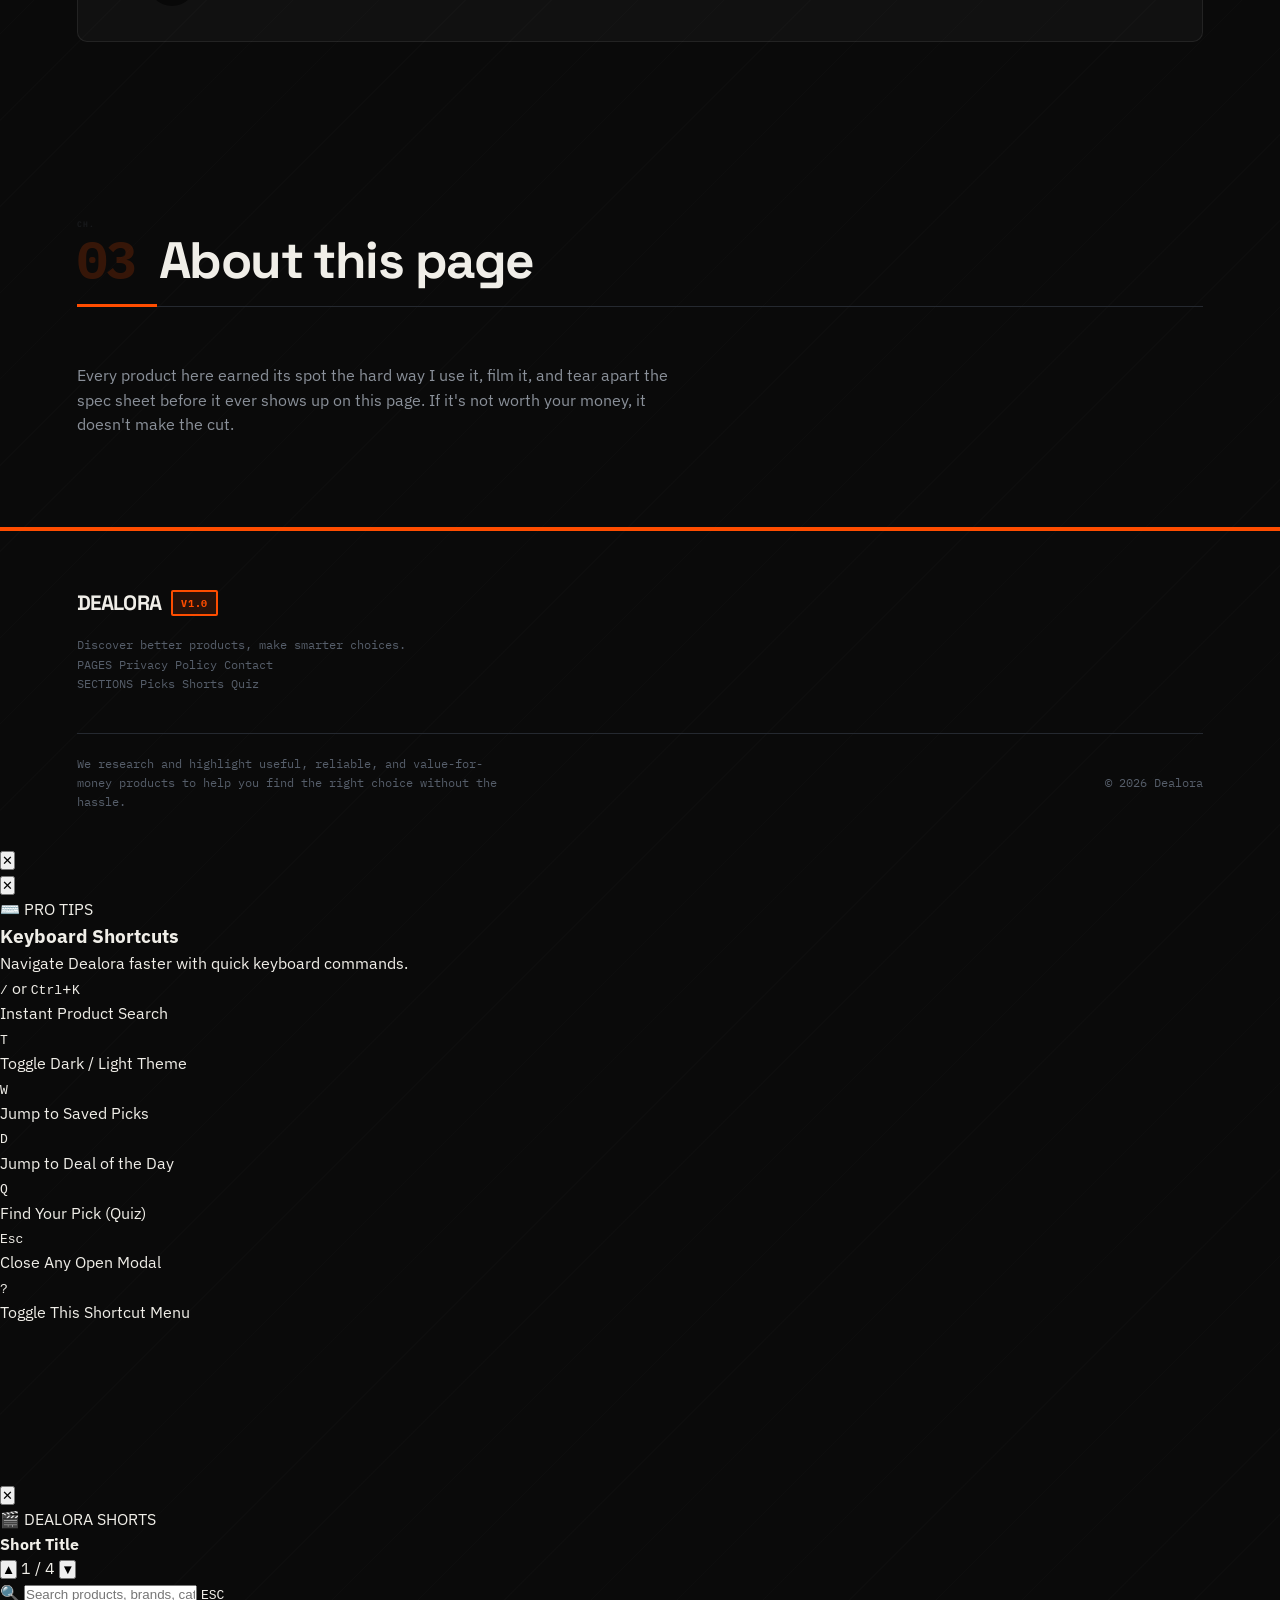
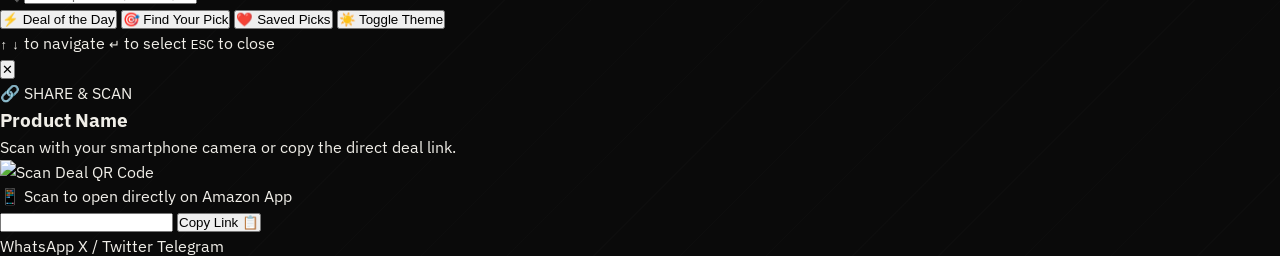
==== commit ce66e578: "Update HTML structure and enhance accessibility" ====
--- a/index.html
+++ b/index.html
@@ -3,10 +3,10 @@
 <head>
 <meta charset="UTF-8">
 <meta name="viewport" content="width=device-width, initial-scale=1.0">
-<title>Dealora — Product Picks & Shorts</title>
+<title>Dealora — Product Picks &amp; Shorts</title>
 <link rel="preconnect" href="https://fonts.googleapis.com">
 <link rel="preconnect" href="https://fonts.gstatic.com" crossorigin>
-<link href="https://fonts.googleapis.com/css2?family=Space+Grotesk:wght@400;500;600;700&family=IBM+Plex+Sans:wght@400;500;600&family=IBM+Plex+Mono:wght@400;500&display=swap" rel="stylesheet">
+<link href="https://fonts.googleapis.com/css2?family=Space+Grotesk:wght@400;500;600;700;800&family=IBM+Plex+Sans:wght@400;500;600&family=IBM+Plex+Mono:wght@400;500;600&display=swap" rel="stylesheet">
 <link rel="stylesheet" href="style.css">
 <noscript><style>body{opacity:1 !important;}</style></noscript>
 
@@ -26,16 +26,37 @@
 <body>
 <div class="grid-bg"></div>
 
-<header>
-  <div class="logo">DEALORA <span class="tag">v1.0</span></div>
-  <nav>
+<header id="siteHeader">
+  <div class="header-inner">
+    <div class="logo">DEALORA <span class="tag">v1.0</span></div>
+    <nav id="siteNav">
+      <a href="#dealOfDaySection">Deal</a>
+      <a href="#find-your-pick">Quiz</a>
+      <a href="#picks">Picks</a>
+      <a href="#shorts">Shorts</a>
+      <a href="#about">About</a>
+    </nav>
+    <button class="shortcuts-toggle-btn" id="shortcutsToggle" aria-label="Keyboard shortcuts" title="Keyboard Shortcuts (?)">
+      <span class="kbd-btn-label">⌨️</span>
+    </button>
+    <button class="theme-toggle-btn" id="themeToggle" aria-label="Toggle dark/light theme" title="Toggle Theme">
+      <span class="theme-icon sun-icon">☀️</span>
+      <span class="theme-icon moon-icon">🌙</span>
+    </button>
+    <button class="hamburger" id="hamburger" aria-label="Toggle menu" aria-expanded="false">
+      <span></span><span></span><span></span>
+    </button>
+  </div>
+</header>
+<div class="mobile-nav-overlay" id="mobileNavOverlay">
+  <nav class="mobile-nav">
     <a href="#dealOfDaySection">Deal</a>
     <a href="#find-your-pick">Quiz</a>
     <a href="#picks">Picks</a>
     <a href="#shorts">Shorts</a>
     <a href="#about">About</a>
   </nav>
-</header>
+</div>
 
 <!-- Floating saved-items button: fixed near the top of the viewport.
      Clicking it scrolls down to #savedSection. Count + heart states are
@@ -47,9 +68,10 @@
 </button>
 
 <section class="hero" id="hero">
-  <div>
-    <!-- <span class="eyebrow">CH. 00 — REAL GEAR. REAL NUMBERS. NO BS.</span> -->
-    <h1>Stop guessing.<br>Start <em>knowing.</em></h1>
+  <div class="parallax-bg" id="heroBg"></div>
+  <div class="hero-content">
+    <span class="hero-eyebrow">— REAL GEAR. REAL NUMBERS. NO BS.</span>
+    <h1>Stop <span class="hero-accent">guessing.</span><br>Start <em>knowing.</em></h1>
     <p id="heroTagline" class="hero-tagline">I test this stuff in my shorts before it ever lands here — real specs, honest verdicts, and a direct link the moment I'd actually buy it myself.</p>
     <div class="hero-ctas">
       <a href="#picks" class="btn btn-primary">View picks →</a>
@@ -60,13 +82,11 @@
       <div class="stat"><span class="stat-num" data-target="0">0</span><span class="stat-label">Shorts published</span></div>
     </div>
   </div>
-  <div class="schematic" id="heroCanvasWrap">
+  <div class="hero-visual" id="heroCanvasWrap">
     <div class="emoji-cycle" id="emojiCycle">
       <img class="cycle-emoji" src="emojis/1.png" alt="emoji">
     </div>
-    <!-- <span class="callout c1">01 — MATERIAL</span>
-    <span class="callout c2">02 — SPEC</span>
-    <span class="callout c3">03 — PRICE</span> -->
+    <div class="hero-noise"></div>
   </div>
 </section>
 
@@ -95,8 +115,10 @@
 
 <section id="picks">
   <div class="section-head">
-    <span class="num">01</span>
-    <h2>Current picks</h2>
+    <div class="section-head-left">
+      <span class="num">01</span>
+      <h2>Current picks</h2>
+    </div>
     <span class="desc">UPDATED WEEKLY</span>
   </div>
   <div class="product-controls">
@@ -104,6 +126,15 @@
     <div class="price-slider-wrap">
       <label for="priceSlider">Up to <span id="priceValueLabel">₹0</span></label>
       <input type="range" id="priceSlider" min="59" max="1000" step="1" class="price-slider">
+    </div>
+    <div class="sort-dropdown-wrap">
+      <label for="productSort" class="sort-label">Sort:</label>
+      <select id="productSort" class="product-sort-select" aria-label="Sort products">
+        <option value="featured">★ Featured</option>
+        <option value="price-asc">Price: Low to High ↑</option>
+        <option value="price-desc">Price: High to Low ↓</option>
+        <option value="rating-desc">Highest Rated ⭐</option>
+      </select>
     </div>
     <div class="filter-pills" id="filterPills"></div>
   </div>
@@ -151,12 +182,27 @@
 </section>
 
 <footer>
-  <span class="disclosure">Discover better products, make smarter choices.
-We research and highlight useful, reliable, and value-for-money products to help you find the right choice without the hassle.
-</span>
-  <a href="privacy-policy1.html" style="color:var(--text-faint); font-size:12.5px;">Privacy Policy</a>
-  <a href="contact.html" style="color:var(--text-faint); font-size:12.5px;">Contact</a>
-  <span>© 2026 Dealora</span>
+  <div class="footer-top">
+    <div class="footer-brand">
+      <div class="logo">DEALORA <span class="tag">v1.0</span></div>
+      <p>Discover better products, make smarter choices.</p>
+    </div>
+    <div class="footer-links">
+      <span class="footer-label">PAGES</span>
+      <a href="privacy-policy1.html">Privacy Policy</a>
+      <a href="contact.html">Contact</a>
+    </div>
+    <div class="footer-links">
+      <span class="footer-label">SECTIONS</span>
+      <a href="#picks">Picks</a>
+      <a href="#shorts">Shorts</a>
+      <a href="#find-your-pick">Quiz</a>
+    </div>
+  </div>
+  <div class="footer-bottom">
+    <span class="disclosure">We research and highlight useful, reliable, and value-for-money products to help you find the right choice without the hassle.</span>
+    <span>© 2026 Dealora</span>
+  </div>
 </footer>
 
 <!-- Floating comparison tray: shows up once 1+ products are ticked
@@ -177,6 +223,166 @@
     <button type="button" class="compare-modal-close" id="compareModalClose" aria-label="Close comparison">✕</button>
     <h3>Side-by-side comparison</h3>
     <div id="compareModalBody"></div>
+  </div>
+</div>
+
+<!-- Quick View Modal -->
+<div class="quickview-modal-overlay" id="quickViewModalOverlay" aria-hidden="true">
+  <div class="quickview-modal" role="dialog" aria-modal="true" aria-label="Product quick view">
+    <button type="button" class="quickview-modal-close" id="quickViewModalClose" aria-label="Close product view">✕</button>
+    <div id="quickViewModalBody" class="quickview-modal-body"></div>
+  </div>
+</div>
+
+<!-- Keyboard Shortcuts Help Modal -->
+<div class="shortcuts-modal-overlay" id="shortcutsModalOverlay" aria-hidden="true">
+  <div class="shortcuts-modal" role="dialog" aria-modal="true" aria-label="Keyboard shortcuts">
+    <button type="button" class="shortcuts-modal-close" id="shortcutsModalClose" aria-label="Close shortcuts">✕</button>
+    <div class="shortcuts-modal-header">
+      <span class="shortcuts-badge">⌨️ PRO TIPS</span>
+      <h3>Keyboard Shortcuts</h3>
+      <p>Navigate Dealora faster with quick keyboard commands.</p>
+    </div>
+    <div class="shortcuts-grid">
+      <div class="shortcut-item">
+        <div class="shortcut-keys"><kbd>/</kbd> or <kbd>Ctrl</kbd>+<kbd>K</kbd></div>
+        <div class="shortcut-desc">Instant Product Search</div>
+      </div>
+      <div class="shortcut-item">
+        <div class="shortcut-keys"><kbd>T</kbd></div>
+        <div class="shortcut-desc">Toggle Dark / Light Theme</div>
+      </div>
+      <div class="shortcut-item">
+        <div class="shortcut-keys"><kbd>W</kbd></div>
+        <div class="shortcut-desc">Jump to Saved Picks</div>
+      </div>
+      <div class="shortcut-item">
+        <div class="shortcut-keys"><kbd>D</kbd></div>
+        <div class="shortcut-desc">Jump to Deal of the Day</div>
+      </div>
+      <div class="shortcut-item">
+        <div class="shortcut-keys"><kbd>Q</kbd></div>
+        <div class="shortcut-desc">Find Your Pick (Quiz)</div>
+      </div>
+      <div class="shortcut-item">
+        <div class="shortcut-keys"><kbd>Esc</kbd></div>
+        <div class="shortcut-desc">Close Any Open Modal</div>
+      </div>
+      <div class="shortcut-item">
+        <div class="shortcut-keys"><kbd>?</kbd></div>
+        <div class="shortcut-desc">Toggle This Shortcut Menu</div>
+      </div>
+    </div>
+  </div>
+</div>
+
+<!-- Floating Toast Notification Stack -->
+<div class="toast-stack" id="toastStack" aria-live="polite"></div>
+
+<!-- Confetti Canvas -->
+<canvas id="dealoraConfettiCanvas" class="dealora-confetti-canvas"></canvas>
+
+<!-- In-Page Shorts & Video Reel Player Modal (Option 1) -->
+<div class="reel-modal-overlay" id="reelModalOverlay" aria-hidden="true">
+  <div class="reel-modal" role="dialog" aria-modal="true" aria-label="Shorts Reel Player">
+    <button type="button" class="reel-modal-close" id="reelModalClose" aria-label="Close reel player">✕</button>
+    
+    <div class="reel-player-container" id="reelPlayerContainer">
+      <div class="reel-video-frame" id="reelVideoFrame">
+        <!-- iframe rendered dynamically -->
+      </div>
+    </div>
+
+    <!-- Reel Overlay Controls & Meta -->
+    <div class="reel-info-bar">
+      <div class="reel-meta">
+        <span class="reel-badge">🎬 DEALORA SHORTS</span>
+        <h4 id="reelVideoTitle" class="reel-title">Short Title</h4>
+      </div>
+      <div class="reel-nav-controls">
+        <button type="button" class="reel-nav-btn" id="reelPrevBtn" aria-label="Previous short" title="Previous Short (↑)">
+          <span>▲</span>
+        </button>
+        <span class="reel-counter" id="reelCounter">1 / 4</span>
+        <button type="button" class="reel-nav-btn" id="reelNextBtn" aria-label="Next short" title="Next Short (↓)">
+          <span>▼</span>
+        </button>
+      </div>
+    </div>
+  </div>
+</div>
+
+<!-- Spotlight Command Palette Modal (Option 2) -->
+<div class="spotlight-modal-overlay" id="spotlightModalOverlay" aria-hidden="true">
+  <div class="spotlight-modal" role="dialog" aria-modal="true" aria-label="Spotlight Search">
+    <div class="spotlight-input-wrap">
+      <span class="spotlight-icon">🔍</span>
+      <input type="text" id="spotlightInput" class="spotlight-input" placeholder="Search products, brands, categories... (or press Esc to exit)" autocomplete="off" spellcheck="false">
+      <kbd class="spotlight-esc-badge">ESC</kbd>
+    </div>
+
+    <div class="spotlight-quick-chips">
+      <button type="button" class="spotlight-chip" data-action="deal">⚡ Deal of the Day</button>
+      <button type="button" class="spotlight-chip" data-action="quiz">🎯 Find Your Pick</button>
+      <button type="button" class="spotlight-chip" data-action="wishlist">❤️ Saved Picks</button>
+      <button type="button" class="spotlight-chip" data-action="theme">☀️ Toggle Theme</button>
+    </div>
+
+    <div class="spotlight-results-wrap" id="spotlightResults">
+      <!-- Dynamic live search results rendered here -->
+    </div>
+
+    <div class="spotlight-footer">
+      <span><kbd>↑</kbd> <kbd>↓</kbd> to navigate</span>
+      <span><kbd>↵</kbd> to select</span>
+      <span><kbd>ESC</kbd> to close</span>
+    </div>
+  </div>
+</div>
+
+<!-- Product Share & Mobile QR Code Modal (Option 3) -->
+<div class="share-modal-overlay" id="shareModalOverlay" aria-hidden="true">
+  <div class="share-modal" role="dialog" aria-modal="true" aria-label="Share Product Deal">
+    <button type="button" class="share-modal-close" id="shareModalClose" aria-label="Close share modal">✕</button>
+    
+    <div class="share-modal-header">
+      <span class="share-badge">🔗 SHARE & SCAN</span>
+      <h3 id="shareProductTitle">Product Name</h3>
+      <p>Scan with your smartphone camera or copy the direct deal link.</p>
+    </div>
+
+    <div class="share-modal-body">
+      <!-- QR Code Section -->
+      <div class="share-qr-wrap">
+        <div class="share-qr-card">
+          <img id="shareQrImage" src="" alt="Scan Deal QR Code" class="share-qr-img">
+          <div class="share-qr-shine"></div>
+        </div>
+        <span class="share-qr-hint">📱 Scan to open directly on Amazon App</span>
+      </div>
+
+      <!-- Copy Link Section -->
+      <div class="share-link-box">
+        <input type="text" id="shareLinkInput" class="share-link-input" readonly>
+        <button type="button" id="shareCopyBtn" class="share-copy-btn">
+          <span class="share-copy-text">Copy Link</span>
+          <span class="share-copy-icon">📋</span>
+        </button>
+      </div>
+
+      <!-- Quick Social Share Buttons -->
+      <div class="share-social-row">
+        <a id="shareWhatsappBtn" href="#" target="_blank" rel="noopener noreferrer" class="social-share-btn share-wa">
+          <span>WhatsApp</span>
+        </a>
+        <a id="shareTwitterBtn" href="#" target="_blank" rel="noopener noreferrer" class="social-share-btn share-tw">
+          <span>X / Twitter</span>
+        </a>
+        <a id="shareTelegramBtn" href="#" target="_blank" rel="noopener noreferrer" class="social-share-btn share-tg">
+          <span>Telegram</span>
+        </a>
+      </div>
+    </div>
   </div>
 </div>
 
@@ -191,5 +397,6 @@
 <script src="chatbot.js"></script>
 <script src="videos.js"></script>
 <script src="quickpicks.js"></script>
+<script src="interactive.js"></script>
 </body>
 </html>
--- a/style.css
+++ b/style.css
@@ -1,1152 +1,2442 @@
-:root{
-  --bg:#050505;
-  --bg-card:#17191C;
-  --bg-card-2:#1F2226;
-  --text:#ECEDE7;
-  --text-muted:#9BA3AA;
-  --text-faint:#6E7680;
-  --line:#2A2E33;
-  --blueprint:#5A9BD8;
-  --blueprint-light:#7CB3E8;
-  --amber:#D9A441;
-  --display: 'Space Grotesk', sans-serif;
-  --body: 'IBM Plex Sans', sans-serif;
-  --mono: 'IBM Plex Mono', monospace;
-}
-*{box-sizing:border-box; margin:0; padding:0;}
-html{scroll-behavior:smooth;}
-body{
-  background:var(--bg);
-  color:var(--text);
-  font-family:var(--body);
-  line-height:1.5;
-}
-a{color:inherit;}
-
-.grid-bg{ display:none; }
-
-header{
-  position:sticky; top:0; z-index:50;
-  display:flex; justify-content:space-between; align-items:center;
-  padding:20px 6%;
-  background:rgba(5,5,5,0.85);
-  backdrop-filter:blur(6px);
-  border-bottom:1px solid var(--line);
-}
-.logo{
-  font-family:var(--display);
-  font-weight:700;
-  font-size:1.3rem;
-  letter-spacing:-0.02em;
-  color:var(--text);
-  display:flex; align-items:center; gap:8px;
-}
-.logo .tag{
-  font-family:var(--mono);
-  font-size:0.6rem;
-  color:var(--blueprint);
-  border:1px solid var(--blueprint);
-  padding:2px 6px;
-  border-radius:2px;
-  letter-spacing:0.05em;
-}
-nav a{
-  position:relative;
-  font-family:var(--mono);
-  font-size:0.85rem;
-  text-decoration:none;
-  margin-left:28px;
-  color:var(--text-muted);
-  border-bottom:1px solid transparent;
-  transition:color .2s;
-  padding-bottom:2px;
-}
-nav a::after{
-  content:'';
-  position:absolute;
-  left:0; bottom:-1px;
-  height:2px;
-  width:0;
-  background:var(--blueprint);
-  transition:width .3s ease;
-}
-nav a:hover{color:var(--text);}
-nav a:hover::after{ width:100%; }
-nav a.active{color:var(--text);}
-nav a.active::after{ width:100%; background:var(--amber); }
-
-/* custom scrollbar */
-::-webkit-scrollbar{ width:10px; }
-::-webkit-scrollbar-track{ background:var(--bg); }
-::-webkit-scrollbar-thumb{ background:var(--bg-card-2); border-radius:5px; border:2px solid var(--bg); }
-::-webkit-scrollbar-thumb:hover{ background:var(--blueprint); }
-html{ scrollbar-color:var(--bg-card-2) var(--bg); scrollbar-width:thin; }
-
-/* sticky section progress dots */
-.progress-dots{
-  position:fixed;
-  right:22px;
-  top:50%;
-  transform:translateY(-50%);
-  z-index:55;
-  display:flex;
-  flex-direction:column;
-  gap:14px;
-}
-.progress-dot{
-  width:9px; height:9px;
-  border-radius:50%;
-  background:var(--line);
-  border:none;
-  cursor:pointer;
-  padding:0;
+/* =========================================================
+   DEALORA — BRUTALIST REDESIGN
+   Design System: Brutalism + Parallax + Asymmetric
+   Fonts: Space Grotesk (display) · IBM Plex Sans (body) · IBM Plex Mono (mono)
+   ========================================================= */
+
+@import url('https://fonts.googleapis.com/css2?family=Space+Grotesk:wght@400;500;600;700;800&family=IBM+Plex+Sans:wght@400;500;600&family=IBM+Plex+Mono:wght@400;500;600;700&display=swap');
+
+/* ─── TOKENS ─────────────────────────────────────────────── */
+:root {
+  --bg:          #0A0A0A;
+  --bg-card:     #111214;
+  --bg-card-2:   #1A1D22;
+  --surface:     #1E2127;
+  --text:        #F0EEE8;
+  --text-muted:  #8A9099;
+  --text-faint:  #565E6A;
+  --line:        #252930;
+  --accent:      #FF4D00;
+  --accent-2:    #FFD100;
+  --accent-3:    #00C2FF;
+  --accent-dim:  rgba(255,77,0,0.12);
+  --display:     'Space Grotesk', sans-serif;
+  --body:        'IBM Plex Sans', sans-serif;
+  --mono:        'IBM Plex Mono', monospace;
+
+  /* legacy compat aliases */
+  --blueprint:        var(--accent-3);
+  --blueprint-light:  var(--accent-3);
+  --amber:            var(--accent-2);
+}
+
+/* ─── RESET & BASE ───────────────────────────────────────── */
+*, *::before, *::after { box-sizing: border-box; margin: 0; padding: 0; }
+
+html {
+  scroll-behavior: smooth;
+  scrollbar-width: thin;
+  scrollbar-color: var(--accent) var(--bg);
+}
+
+::-webkit-scrollbar { width: 5px; }
+::-webkit-scrollbar-track { background: var(--bg); }
+::-webkit-scrollbar-thumb { background: var(--accent); border-radius: 0; }
+::-webkit-scrollbar-thumb:hover { background: var(--accent-2); }
+
+body {
+  background: var(--bg);
+  color: var(--text);
+  font-family: var(--body);
+  line-height: 1.55;
+  opacity: 0;
+  transition: opacity 0.6s ease;
+  /* diagonal stripe pattern */
+  background-image: repeating-linear-gradient(
+    -45deg,
+    transparent,
+    transparent 60px,
+    rgba(255,255,255,0.012) 60px,
+    rgba(255,255,255,0.012) 61px
+  );
+}
+body.page-loaded { opacity: 1; }
+
+a { color: inherit; text-decoration: none; }
+
+.grid-bg { display: none; }
+
+/* ─── PARALLAX SYSTEM ────────────────────────────────────── */
+.parallax-bg {
+  position: absolute;
+  inset: 0;
+  z-index: 0;
+  will-change: transform;
+  transform: translateZ(0);
+  pointer-events: none;
+}
+.parallax-layer {
+  will-change: transform;
+  transform: translateZ(0);
+  transition: transform 0.05s linear;
+}
+
+/* ─── HEADER / NAV ───────────────────────────────────────── */
+header {
+  position: sticky;
+  top: 0;
+  z-index: 50;
+  background: rgba(10,10,10,0.92);
+  backdrop-filter: blur(10px);
+  border-top: 3px solid var(--accent);
+  border-bottom: 1px solid var(--line);
+}
+
+.header-inner {
+  display: flex;
+  justify-content: space-between;
+  align-items: center;
+  padding: 16px 6%;
+}
+
+.logo {
+  font-family: var(--display);
+  font-weight: 800;
+  font-size: 1.6rem;
+  letter-spacing: -0.04em;
+  color: var(--text);
+  display: flex;
+  align-items: center;
+  gap: 10px;
+  text-decoration: none;
+}
+.logo .tag {
+  font-family: var(--mono);
+  font-size: 0.65rem;
+  font-weight: 700;
+  color: var(--accent);
+  border: 2px solid var(--accent);
+  padding: 3px 8px;
+  border-radius: 2px;
+  letter-spacing: 0.08em;
+  text-transform: uppercase;
+  background: var(--accent-dim);
+}
+
+nav {
+  display: flex;
+  align-items: center;
+  gap: 0;
+}
+nav a {
+  position: relative;
+  font-family: var(--mono);
+  font-size: 0.75rem;
+  font-weight: 600;
+  text-decoration: none;
+  margin-left: 32px;
+  color: var(--text-muted);
+  letter-spacing: 0.1em;
+  text-transform: uppercase;
+  padding-bottom: 4px;
+  transition: color .2s;
+}
+nav a::after {
+  content: '';
+  position: absolute;
+  left: 0;
+  bottom: -1px;
+  height: 3px;
+  width: 0;
+  background: var(--accent);
+  transition: width .25s ease;
+}
+nav a:hover { color: var(--text); }
+nav a:hover::after { width: 100%; }
+nav a.active { color: var(--text); }
+nav a.active::after { width: 100%; background: var(--accent-2); }
+
+/* hamburger button (shown on mobile) */
+.hamburger {
+  display: none;
+  flex-direction: column;
+  gap: 5px;
+  background: none;
+  border: 1px solid var(--line);
+  padding: 10px;
+  cursor: pointer;
+  z-index: 110;
+  transition: border-color .2s;
+}
+.hamburger:hover { border-color: var(--accent); }
+.hamburger span {
+  display: block;
+  width: 24px;
+  height: 2px;
+  background: var(--text);
+  transition: transform .3s ease, opacity .3s ease;
+}
+.hamburger.open span:nth-child(1) { transform: translateY(7px) rotate(45deg); }
+.hamburger.open span:nth-child(2) { opacity: 0; }
+.hamburger.open span:nth-child(3) { transform: translateY(-7px) rotate(-45deg); }
+
+/* full-screen mobile nav overlay */
+.nav-overlay,
+.mobile-nav-overlay {
+  display: none;
+  position: fixed;
+  inset: 0;
+  z-index: 100;
+  background: var(--bg);
+  flex-direction: column;
+  align-items: center;
+  justify-content: center;
+  gap: 40px;
+  border-top: 3px solid var(--accent);
+}
+.nav-overlay.open,
+.mobile-nav-overlay.open { display: flex; }
+.nav-overlay a,
+.mobile-nav-overlay a {
+  font-family: var(--display);
+  font-size: 2.5rem;
+  font-weight: 800;
+  letter-spacing: -0.03em;
+  text-transform: uppercase;
+  color: var(--text-muted);
+  transition: color .2s;
+  text-decoration: none;
+}
+.nav-overlay a:hover,
+.mobile-nav-overlay a:hover { color: var(--accent); }
+
+/* ─── PROGRESS DOTS ──────────────────────────────────────── */
+.progress-dots {
+  position: fixed;
+  right: 22px;
+  top: 50%;
+  transform: translateY(-50%);
+  z-index: 55;
+  display: flex;
+  flex-direction: column;
+  gap: 14px;
+}
+.progress-dot {
+  width: 8px;
+  height: 8px;
+  border-radius: 50%;
+  background: var(--line);
+  border: none;
+  cursor: pointer;
+  padding: 0;
   transition: background .25s ease, transform .25s ease;
 }
-.progress-dot:hover{ transform:scale(1.3); }
-.progress-dot.active{ background:var(--amber); transform:scale(1.3); }
-@media (max-width:900px){ .progress-dots{ display:none; } }
-
-section{position:relative; z-index:1; padding:80px 6%;}
-
-.reveal{
-  opacity:0;
-  transform:translateY(28px);
-  transition: opacity 0.8s ease, transform 0.8s ease;
-}
-.reveal-visible{
-  opacity:1;
-  transform:translateY(0);
-}
-.hero.reveal{ opacity:1; transform:none; transition:none; }
-
-.hero{
-  padding-top:100px;
-  padding-bottom:60px;
-  display:grid;
-  grid-template-columns: 1.1fr 0.9fr;
-  gap:40px;
-  align-items:center;
-}
-.hero .eyebrow{
-  font-family:var(--mono);
-  font-size:0.8rem;
-  color:var(--blueprint);
-  letter-spacing:0.08em;
-  margin-bottom:16px;
-  display:block;
-}
-.hero h1{
-  color:var(--text);
-  font-family:var(--display);
-  font-size:clamp(2.4rem, 5vw, 4.2rem);
-  line-height:1.02;
-  font-weight:700;
-  letter-spacing:-0.03em;
-  margin-bottom:24px;
-}
-.hero h1 em{
-  font-style:normal;
-  color:var(--blueprint);
-  text-decoration: underline;
-  text-decoration-color: var(--amber);
-  text-decoration-thickness: 4px;
-  text-underline-offset: 6px;
-}
-.hero p{
-  font-size:1.05rem;
-  max-width:44ch;
-  color:var(--text-muted);
-  margin-bottom:32px;
-}
-.hero-ctas{display:flex; gap:16px; flex-wrap:wrap;}
-.hero-tagline{ transition: opacity 0.4s ease; }
-.hero-tagline.fading{ opacity:0; }
-.hero-stats{
-  display:flex;
-  gap:clamp(24px,4vw,48px);
-  margin-top:36px;
-  padding-top:24px;
-  border-top:1px solid var(--line);
-}
-.stat{ display:flex; flex-direction:column; gap:4px; }
-.stat-num{
-  font-family:var(--display);
-  font-size:2rem;
-  font-weight:700;
-  color:var(--amber);
-  line-height:1;
-}
-.stat-label{
-  font-family:var(--mono);
-  font-size:0.7rem;
-  color:var(--text-faint);
-  letter-spacing:0.04em;
-  text-transform:uppercase;
-}
-.btn{
-  font-family:var(--mono);
-  font-size:0.85rem;
-  padding:14px 24px;
-  border-radius:2px;
-  text-decoration:none;
-  display:inline-block;
-  letter-spacing:0.02em;
+.progress-dot:hover { transform: scale(1.3); background: var(--accent); }
+.progress-dot.active { background: var(--accent); transform: scale(1.4); }
+@media (max-width: 900px) { .progress-dots { display: none; } }
+
+/* ─── SECTIONS ───────────────────────────────────────────── */
+section { position: relative; z-index: 1; padding: 90px 6%; }
+
+/* ─── REVEAL ANIMATIONS ──────────────────────────────────── */
+.reveal {
+  opacity: 0;
+  transform: translateY(60px);
+  transition: opacity 0.9s ease, transform 0.9s ease;
+}
+.reveal-visible {
+  opacity: 1;
+  transform: translateY(0);
+}
+.hero.reveal { opacity: 1; transform: none; transition: none; }
+
+/* ─── HERO SECTION ───────────────────────────────────────── */
+.hero {
+  min-height: 100vh;
+  padding-top: 80px;
+  padding-bottom: 80px;
+  display: grid;
+  grid-template-columns: 60fr 40fr;
+  gap: 48px;
+  align-items: center;
+  border-left: 6px solid var(--accent);
+  padding-left: calc(6% + 32px);
+  position: relative;
+  overflow: hidden;
+}
+
+/* parallax-bg is absolute — does NOT participate in grid flow */
+.hero > .parallax-bg {
+  grid-column: 1 / -1;
+  grid-row: 1;
+  position: absolute;
+  inset: 0;
+  z-index: 0;
+  pointer-events: none;
+}
+
+/* content and visual sit in grid rows on top of parallax-bg */
+.hero-content {
+  position: relative;
+  z-index: 1;
+  display: flex;
+  flex-direction: column;
+  justify-content: center;
+}
+
+.hero-visual {
+  position: relative;
+  z-index: 1;
+}
+
+.hero .eyebrow {
+  font-family: var(--mono);
+  font-size: 0.75rem;
+  font-weight: 600;
+  color: var(--accent);
+  letter-spacing: 0.14em;
+  margin-bottom: 20px;
+  display: block;
+  text-transform: uppercase;
+}
+
+.hero h1 {
+  color: var(--text);
+  font-family: var(--display);
+  font-size: clamp(4rem, 10vw, 9rem);
+  line-height: 0.95;
+  font-weight: 800;
+  letter-spacing: -0.04em;
+  margin-bottom: 28px;
+}
+.hero h1 em {
+  font-style: normal;
+  color: var(--accent);
+  -webkit-text-stroke: 2px var(--accent);
+  paint-order: stroke fill;
+}
+
+.hero p {
+  font-size: 1.1rem;
+  max-width: 46ch;
+  color: var(--text-muted);
+  margin-bottom: 36px;
+  line-height: 1.65;
+}
+
+.hero-ctas { display: flex; gap: 16px; flex-wrap: wrap; }
+.hero-tagline { transition: opacity 0.4s ease; }
+.hero-tagline.fading { opacity: 0; }
+
+.hero-stats {
+  display: flex;
+  gap: clamp(24px, 5vw, 56px);
+  margin-top: 48px;
+  padding-top: 28px;
+  border-top: 1px solid var(--line);
+}
+.stat { display: flex; flex-direction: column; gap: 4px; }
+.stat-num {
+  font-family: var(--display);
+  font-size: clamp(2.2rem, 4vw, 3.4rem);
+  font-weight: 800;
+  color: var(--accent);
+  line-height: 1;
+  letter-spacing: -0.03em;
+}
+.stat-label {
+  font-family: var(--mono);
+  font-size: 0.68rem;
+  font-weight: 600;
+  color: var(--text-faint);
+  letter-spacing: 0.08em;
+  text-transform: uppercase;
+}
+
+/* ─── BUTTONS ────────────────────────────────────────────── */
+.btn {
+  font-family: var(--mono);
+  font-size: 0.82rem;
+  font-weight: 700;
+  padding: 15px 28px;
+  border-radius: 2px;
+  text-decoration: none;
+  display: inline-block;
+  letter-spacing: 0.08em;
+  text-transform: uppercase;
   transition: transform .15s ease, box-shadow .15s ease;
-}
-.btn-primary{
-  background:var(--text);
-  color:var(--bg);
-}
-.btn-primary:hover{transform:translateY(-2px); box-shadow:4px 4px 0 var(--amber);}
-.btn-outline{
-  border:1px solid var(--text);
-  color:var(--text);
-}
-.btn-outline:hover{transform:translateY(-2px); box-shadow:4px 4px 0 var(--blueprint-light);}
-
-.schematic{
-  position:relative;
-  aspect-ratio:1/1;
-  border:1.5px dashed var(--line);
-  border-radius:4px;
-  overflow:hidden;
-}
-.emoji-cycle{
-  position:absolute;
-  inset:0;
-  display:flex;
-  align-items:center;
-  justify-content:center;
-}
-.cycle-emoji{
-  width:120px;
-  height:120px;
-  object-fit:contain;
-  image-rendering:pixelated;
-  filter:drop-shadow(0 10px 22px rgba(0,0,0,0.5));
-  animation: emojiIn 0.4s ease;
-}
-@keyframes emojiIn{
-  0%{ opacity:0; transform:scale(0.7) rotate(-8deg); }
-  100%{ opacity:1; transform:scale(1) rotate(0deg); }
-}
-.callout{
-  position:absolute;
-  font-family:var(--mono);
-  font-size:0.7rem;
-  color:var(--blueprint);
-  white-space:nowrap;
-}
-.callout::before{
-  content:'';
-  position:absolute;
-  background:var(--blueprint-light);
-  height:1px;
-}
-.c1{top:8%; left:2%;}
-.c1::before{width:60px; top:8px; left:-64px;}
-.c2{top:38%; right:0%;}
-.c2::before{width:50px; top:8px; right:-54px;}
-.c3{bottom:10%; left:6%;}
-.c3::before{width:40px; top:8px; left:-44px;}
-
-.section-head{
-  display:flex;
-  align-items:baseline;
-  gap:20px;
-  margin-bottom:48px;
-  border-bottom:1px solid var(--line);
-  padding-bottom:16px;
-}
-.section-head .num{
-  font-family:var(--mono);
-  color:var(--blueprint);
-  font-size:2.2rem;
-  font-weight:600;
-  line-height:1;
-  letter-spacing:-0.02em;
-  position:relative;
-}
-.section-head .num::before{
-  content:"CH.";
-  position:absolute;
-  top:-14px;
-  left:0;
-  font-size:0.55rem;
-  font-weight:400;
-  letter-spacing:0.12em;
-  color:var(--text-faint);
-}
-.section-head h2{
-  color:var(--text);
-  font-family:var(--display);
-  font-size:1.9rem;
-  font-weight:600;
-  letter-spacing:-0.01em;
-}
-.section-head .desc{
-  font-family:var(--mono);
-  font-size:0.75rem;
-  color:var(--text-faint);
-  margin-left:auto;
-}
-
-.product-controls{
-  display:flex;
-  gap:16px;
-  flex-wrap:wrap;
-  align-items:center;
-  margin-bottom:32px;
-}
-.product-search{
-  font-family:var(--body);
-  font-size:0.9rem;
-  padding:11px 16px;
-  background:var(--bg-card);
-  border:1px solid var(--line);
-  border-radius:4px;
-  color:var(--text);
-  min-width:220px;
-  flex:0 1 280px;
-  transition:border-color .2s;
-}
-.product-search::placeholder{ color:var(--text-faint); }
-.product-search:focus{ outline:none; border-color:var(--blueprint); }
-.price-slider-wrap{
-  display:flex;
-  align-items:center;
-  gap:12px;
-  font-family:var(--mono);
-  font-size:0.8rem;
-  color:var(--text-muted);
-}
-.price-slider-wrap label{ white-space:nowrap; }
-#priceValueLabel{ color:var(--amber); font-weight:600; }
-.price-slider{
-  -webkit-appearance:none;
-  appearance:none;
-  width:160px;
-  height:4px;
-  border-radius:2px;
-  background:var(--line);
-  outline:none;
-  cursor:pointer;
-}
-.price-slider::-webkit-slider-thumb{
-  -webkit-appearance:none;
-  appearance:none;
-  width:16px; height:16px;
-  border-radius:50%;
-  background:var(--amber);
-  border:2px solid var(--bg-card);
-  cursor:pointer;
-  transition:transform .15s ease;
-}
-.price-slider::-webkit-slider-thumb:hover{ transform:scale(1.15); }
-.price-slider::-moz-range-thumb{
-  width:16px; height:16px;
-  border-radius:50%;
-  background:var(--amber);
-  border:2px solid var(--bg-card);
-  cursor:pointer;
-}
-.filter-pills{ display:flex; gap:8px; flex-wrap:wrap; }
-.filter-pill{
-  font-family:var(--mono);
-  font-size:0.75rem;
-  padding:8px 14px;
-  border-radius:20px;
-  border:1px solid var(--line);
-  background:transparent;
-  color:var(--text-muted);
-  cursor:pointer;
+  cursor: pointer;
+  border: none;
+}
+.btn-primary {
+  background: var(--accent);
+  color: #fff;
+}
+.btn-primary:hover {
+  transform: translate(-3px, -3px);
+  box-shadow: 3px 3px 0 var(--accent-2);
+}
+.btn-outline {
+  border: 2px solid var(--text);
+  color: var(--text);
+  background: transparent;
+}
+.btn-outline:hover {
+  transform: translate(-3px, -3px);
+  box-shadow: 3px 3px 0 var(--accent-3);
+}
+
+/* ─── SCHEMATIC / HERO VISUAL ────────────────────────────── */
+.schematic,
+.hero-visual {
+  position: relative;
+  aspect-ratio: 1/1;
+  border: 2px solid var(--line);
+  border-radius: 2px;
+  overflow: hidden;
+  background: var(--bg-card);
+  display: flex;
+  align-items: center;
+  justify-content: center;
+  /* keeps it in its grid column, never overlapping text */
+  align-self: center;
+  max-width: 480px;
+  width: 100%;
+  margin: 0 auto;
+}
+.hero-noise {
+  position: absolute;
+  inset: 0;
+  background-image: url("data:image/svg+xml,%3Csvg viewBox='0 0 200 200' xmlns='http://www.w3.org/2000/svg'%3E%3Cfilter id='n'%3E%3CfeTurbulence type='fractalNoise' baseFrequency='0.9' numOctaves='4' stitchTiles='stitch'/%3E%3C/filter%3E%3Crect width='100%25' height='100%25' filter='url(%23n)' opacity='0.04'/%3E%3C/svg%3E");
+  pointer-events: none;
+  z-index: 1;
+}
+/* .hero-content and .hero-visual z-index defined above in grid block */
+.hero-eyebrow {
+  font-family: var(--mono);
+  font-size: 0.75rem;
+  font-weight: 600;
+  color: var(--accent);
+  letter-spacing: 0.14em;
+  margin-bottom: 20px;
+  display: block;
+  text-transform: uppercase;
+}
+.hero-accent {
+  color: var(--accent);
+  -webkit-text-stroke: 2px var(--accent);
+  paint-order: stroke fill;
+}
+/* ─── 3D EMOJI SYSTEM ────────────────────────────────────── */
+.emoji-cycle {
+  position: absolute;
+  inset: 0;
+  display: flex;
+  align-items: center;
+  justify-content: center;
+  z-index: 2;
+}
+
+/* Wrapper that creates the premium floating 3D look */
+.emoji-3d-wrap {
+  position: relative;
+  width: 190px;
+  height: 190px;
+  display: flex;
+  align-items: center;
+  justify-content: center;
+  animation: emojiFloat 4s ease-in-out infinite;
+}
+
+/* Soft ambient glow behind the emoji */
+.emoji-3d-wrap::before {
+  content: '';
+  position: absolute;
+  inset: -20px;
+  border-radius: 50%;
+  background: radial-gradient(circle at 50% 60%,
+    rgba(255, 220, 50, 0.22) 0%,
+    rgba(255, 150, 0, 0.12) 45%,
+    transparent 72%
+  );
+  filter: blur(16px);
+  z-index: 0;
+  animation: glowPulse 3.5s ease-in-out infinite;
+}
+
+/* Hard shadow on the floor beneath the emoji */
+.emoji-3d-wrap::after {
+  content: '';
+  position: absolute;
+  bottom: -18px;
+  left: 50%;
+  transform: translateX(-50%);
+  width: 110px;
+  height: 22px;
+  background: radial-gradient(ellipse, rgba(0,0,0,0.55) 0%, transparent 70%);
+  filter: blur(8px);
+  border-radius: 50%;
+  z-index: 0;
+  animation: shadowPulse 4s ease-in-out infinite;
+}
+
+.cycle-emoji {
+  position: relative;
+  z-index: 1;
+  width: 160px;
+  height: 160px;
+  object-fit: contain;
+  /* Remove pixelated rendering — smooth interpolation for premium look */
+  image-rendering: auto;
+  image-rendering: crisp-edges;
+  /* Layered filter: sharp definition + glossy highlight + soft outer glow */
+  filter:
+    drop-shadow(0 2px 1px rgba(255,255,255,0.35))
+    drop-shadow(0 -1px 0px rgba(255,230,80,0.5))
+    drop-shadow(0 8px 16px rgba(0,0,0,0.5))
+    drop-shadow(0 0 32px rgba(255,200,30,0.18))
+    saturate(1.15)
+    contrast(1.05)
+    brightness(1.08);
+  animation: emojiIn 0.45s cubic-bezier(0.34,1.56,0.64,1);
+  /* Smooth size interpolation */
+  transform-origin: center center;
+}
+
+/* Glossy specular highlight overlay */
+.emoji-shine {
+  position: absolute;
+  top: 12px;
+  left: 28px;
+  width: 44px;
+  height: 28px;
+  border-radius: 50%;
+  background: radial-gradient(ellipse at 40% 35%,
+    rgba(255,255,255,0.65) 0%,
+    rgba(255,255,255,0.1) 60%,
+    transparent 100%
+  );
+  transform: rotate(-25deg);
+  z-index: 3;
+  pointer-events: none;
+  filter: blur(1.5px);
+}
+
+@keyframes emojiIn {
+  0%   { opacity: 0; transform: scale(0.6) rotate(-12deg) translateY(20px); }
+  100% { opacity: 1; transform: scale(1) rotate(0deg) translateY(0); }
+}
+
+@keyframes emojiFloat {
+  0%, 100% { transform: translateY(0px); }
+  50%       { transform: translateY(-10px); }
+}
+
+@keyframes glowPulse {
+  0%, 100% { opacity: 0.75; transform: scale(1); }
+  50%       { opacity: 1;    transform: scale(1.08); }
+}
+
+@keyframes shadowPulse {
+  0%, 100% { opacity: 0.55; transform: translateX(-50%) scaleX(1); }
+  50%       { opacity: 0.3;  transform: translateX(-50%) scaleX(0.85); }
+}
+.callout {
+  position: absolute;
+  font-family: var(--mono);
+  font-size: 0.65rem;
+  color: var(--accent-3);
+  white-space: nowrap;
+}
+.callout::before {
+  content: '';
+  position: absolute;
+  background: var(--accent-3);
+  height: 1px;
+}
+.c1 { top: 8%; left: 2%; }
+.c1::before { width: 60px; top: 8px; left: -64px; }
+.c2 { top: 38%; right: 0%; }
+.c2::before { width: 50px; top: 8px; right: -54px; }
+.c3 { bottom: 10%; left: 6%; }
+.c3::before { width: 40px; top: 8px; left: -44px; }
+
+/* ─── SECTION HEADS ──────────────────────────────────────── */
+.section-head {
+  display: flex;
+  align-items: baseline;
+  gap: 24px;
+  margin-bottom: 56px;
+  border-bottom: 1px solid var(--line);
+  padding-bottom: 20px;
+  position: relative;
+}
+.section-head::before {
+  content: '';
+  position: absolute;
+  left: 0;
+  bottom: -1px;
+  width: 80px;
+  height: 3px;
+  background: var(--accent);
+}
+.section-head .num {
+  font-family: var(--mono);
+  color: var(--accent);
+  font-size: 3.2rem;
+  font-weight: 800;
+  line-height: 1;
+  letter-spacing: -0.04em;
+  opacity: 0.18;
+  position: relative;
+  user-select: none;
+}
+.section-head .num::before {
+  content: "CH.";
+  position: absolute;
+  top: -14px;
+  left: 0;
+  font-size: 0.5rem;
+  font-weight: 600;
+  letter-spacing: 0.14em;
+  color: var(--text-faint);
+  opacity: 1;
+}
+.section-head h2 {
+  color: var(--text);
+  font-family: var(--display);
+  font-size: clamp(2rem, 4vw, 3.2rem);
+  font-weight: 800;
+  letter-spacing: -0.03em;
+  line-height: 1;
+}
+.section-head .desc {
+  font-family: var(--mono);
+  font-size: 0.72rem;
+  color: var(--text-faint);
+  margin-left: auto;
+  letter-spacing: 0.04em;
+  text-transform: uppercase;
+}
+
+/* ─── PRODUCT CONTROLS ───────────────────────────────────── */
+.product-controls {
+  display: flex;
+  gap: 16px;
+  flex-wrap: wrap;
+  align-items: center;
+  margin-bottom: 36px;
+}
+.product-search {
+  font-family: var(--body);
+  font-size: 0.9rem;
+  padding: 12px 18px;
+  background: var(--bg-card);
+  border: 1px solid var(--line);
+  border-radius: 2px;
+  color: var(--text);
+  min-width: 220px;
+  flex: 0 1 300px;
+  transition: border-color .2s;
+}
+.product-search::placeholder { color: var(--text-faint); }
+.product-search:focus { outline: none; border-color: var(--accent); }
+
+.price-slider-wrap {
+  display: flex;
+  align-items: center;
+  gap: 12px;
+  font-family: var(--mono);
+  font-size: 0.78rem;
+  color: var(--text-muted);
+}
+.price-slider-wrap label { white-space: nowrap; }
+#priceValueLabel { color: var(--accent-2); font-weight: 700; }
+
+.price-slider {
+  -webkit-appearance: none;
+  appearance: none;
+  width: 160px;
+  height: 3px;
+  border-radius: 0;
+  background: var(--line);
+  outline: none;
+  cursor: pointer;
+}
+.price-slider::-webkit-slider-thumb {
+  -webkit-appearance: none;
+  appearance: none;
+  width: 16px;
+  height: 16px;
+  border-radius: 2px;
+  background: var(--accent);
+  border: 2px solid var(--bg-card);
+  cursor: pointer;
+  transition: transform .15s ease;
+}
+.price-slider::-webkit-slider-thumb:hover { transform: scale(1.2); }
+.price-slider::-moz-range-thumb {
+  width: 16px;
+  height: 16px;
+  border-radius: 2px;
+  background: var(--accent);
+  border: 2px solid var(--bg-card);
+  cursor: pointer;
+}
+
+.filter-pills { display: flex; gap: 8px; flex-wrap: wrap; }
+.filter-pill {
+  font-family: var(--mono);
+  font-size: 0.72rem;
+  font-weight: 600;
+  padding: 8px 16px;
+  border-radius: 2px;
+  border: 1px solid var(--line);
+  background: transparent;
+  color: var(--text-muted);
+  cursor: pointer;
+  letter-spacing: 0.06em;
+  text-transform: uppercase;
   transition: all .2s ease;
 }
-.filter-pill:hover{ border-color:var(--blueprint); color:var(--text); }
-.filter-pill.active{
-  background:var(--blueprint);
-  border-color:var(--blueprint);
-  color:#fff;
-}
-.teaser-card{
-  border-style:dashed;
-  opacity:0.92;
-}
-.teaser-media{
-  background:repeating-linear-gradient(45deg, var(--bg-card-2) 0, var(--bg-card-2) 10px, var(--bg-card) 10px, var(--bg-card) 20px);
-}
-.teaser-lock{
-  font-size:2.8rem;
-  filter:grayscale(0.3);
-  opacity:0.7;
-}
-.teaser-countdown{
-  border-top:1px dashed var(--line);
-  padding-top:12px;
-  display:flex;
-  flex-direction:column;
-  gap:4px;
-  align-items:flex-start;
-}
-.countdown-timer{
-  font-family:var(--mono);
-  font-size:1.6rem;
-  font-weight:700;
-  color:var(--amber);
-  letter-spacing:0.03em;
-}
-.teaser-sub{
-  font-family:var(--mono);
-  font-size:0.7rem;
-  color:var(--text-faint);
-  text-transform:uppercase;
-  letter-spacing:0.04em;
-}
-.no-results{
-  font-family:var(--mono);
-  font-size:0.9rem;
-  color:var(--text-faint);
-  padding:40px 0;
-  text-align:center;
-  grid-column:1/-1;
-}
-.products{
-  display:grid;
-  grid-template-columns:repeat(auto-fill, minmax(280px, 1fr));
-  gap:28px;
-  justify-content:start;
-}
-.card{
-  background:var(--bg-card);
-  border:1px solid var(--line);
-  border-left:4px solid var(--accent, var(--blueprint));
-  border-radius:3px;
-  overflow:hidden;
-  display:flex;
-  flex-direction:column;
-  max-width:340px;
-  position:relative;
-  transition: transform .15s ease, box-shadow .2s ease, border-color .2s ease;
-  transform-style:preserve-3d;
-  will-change:transform;
-}
-.card:hover{box-shadow:0 16px 32px rgba(0,0,0,0.55); border-color:var(--line);}
-.card.featured{
-  max-width:370px;
-  border-width:1px 1px 1px 4px;
-  box-shadow:0 0 0 1px var(--accent, var(--amber));
-}
-.featured-badge{
-  position:absolute;
-  top:10px;
-  right:10px;
-  z-index:2;
-  background:var(--amber);
-  color:#14181C;
-  font-family:var(--mono);
-  font-size:0.62rem;
-  font-weight:600;
-  letter-spacing:0.05em;
-  padding:4px 9px;
-  border-radius:3px;
-  text-transform:uppercase;
-}
-.card-media{
-  aspect-ratio:4/3;
-  width:100%;
-  background:var(--bg-card-2);
-  display:flex; align-items:center; justify-content:center;
-  font-family:var(--mono);
-  font-size:0.7rem;
-  color:var(--text-faint);
-  border-bottom:1px solid var(--line);
-  overflow:hidden;
-}
-.card-media img{
-  width:100%;
-  height:100%;
-  object-fit:contain;
-  padding:12px;
-}
-.card-body{padding:20px; display:flex; flex-direction:column; gap:12px; flex:1;}
-.card-tag{
-  font-family:var(--mono);
-  font-size:0.65rem;
-  color:var(--blueprint);
-  letter-spacing:0.06em;
-}
-.card h3{
-  color:var(--text);
-  font-family:var(--display);
-  font-size:1.15rem;
-  font-weight:600;
-}
-.specs{
-  font-family:var(--mono);
-  font-size:0.78rem;
-  color:var(--text-muted);
-  border-top:1px dashed var(--line);
-  padding-top:10px;
-  display:flex;
-  flex-direction:column;
-  gap:4px;
-}
-.specs div{display:flex; justify-content:space-between; gap:8px;}
-.specs span:first-child{color:var(--text-faint);}
-.specs span:last-child{color:var(--text);}
-
-.rating{
-  display:flex;
-  align-items:center;
-  gap:8px;
-  font-family:var(--mono);
-  font-size:0.78rem;
-  color:var(--text-muted);
-}
-.stars{letter-spacing:1px;}
-.stars .star{ color:var(--line); transition:color .25s ease, transform .25s ease; display:inline-block; }
-.stars .star.filled{ color:var(--amber); }
-.rating:hover .stars .star{
+.filter-pill:hover { border-color: var(--accent); color: var(--text); background: var(--accent-dim); }
+.filter-pill.active {
+  background: var(--accent);
+  border-color: var(--accent);
+  color: #fff;
+}
+
+/* ─── PRODUCT GRID ───────────────────────────────────────── */
+.products {
+  display: grid;
+  grid-template-columns: repeat(auto-fill, minmax(295px, 1fr));
+  gap: 24px;
+  justify-content: start;
+}
+
+/* ─── PREMIUM PRODUCT CARD ───────────────────────────────── */
+.card {
+  background: linear-gradient(160deg, #161820 0%, #111318 60%, #0e0f12 100%);
+  border: 1px solid rgba(255,255,255,0.07);
+  border-top: 1px solid rgba(255,255,255,0.1);
+  border-left: 3px solid var(--accent, #FF4D00);
+  border-radius: 12px;
+  overflow: hidden;
+  display: flex;
+  flex-direction: column;
+  position: relative;
+  transition: transform .25s cubic-bezier(0.34,1.2,0.64,1),
+              box-shadow .25s ease,
+              border-color .2s ease;
+  transform-style: preserve-3d;
+  will-change: transform;
+  box-shadow:
+    0 2px 8px rgba(0,0,0,0.4),
+    0 1px 2px rgba(0,0,0,0.6),
+    inset 0 1px 0 rgba(255,255,255,0.04);
+}
+
+.card:hover {
+  transform: translateY(-6px) scale(1.01);
+  box-shadow:
+    0 20px 48px rgba(0,0,0,0.7),
+    0 8px 16px rgba(0,0,0,0.5),
+    0 0 0 1px rgba(var(--accent-rgb, 255,77,0), 0.5),
+    inset 0 1px 0 rgba(255,255,255,0.07);
+  border-left-color: var(--accent, #FF4D00);
+  border-color: rgba(255,255,255,0.14);
+}
+
+.card.featured {
+  border-left-width: 3px;
+  box-shadow:
+    0 4px 20px rgba(0,0,0,0.5),
+    0 0 0 1px rgba(255,209,0,0.2),
+    inset 0 1px 0 rgba(255,255,255,0.06);
+}
+
+/* ─── TOP BADGE (Top Rated) ──────────────────────────────── */
+.featured-badge {
+  position: absolute;
+  top: 12px;
+  right: 12px;
+  z-index: 3;
+  background: linear-gradient(135deg, #FFD100, #FFAA00);
+  color: #0A0A0A;
+  font-family: var(--mono);
+  font-size: 0.58rem;
+  font-weight: 700;
+  letter-spacing: 0.12em;
+  padding: 4px 10px;
+  border-radius: 20px;
+  text-transform: uppercase;
+  box-shadow: 0 2px 10px rgba(255,209,0,0.35);
+}
+
+/* ─── CARD IMAGE AREA ────────────────────────────────────── */
+.card-media {
+  aspect-ratio: 4/3;
+  width: 100%;
+  background: radial-gradient(ellipse at 50% 40%,
+    #1e2028 0%,
+    #141619 60%,
+    #0f1012 100%
+  );
+  display: flex;
+  align-items: center;
+  justify-content: center;
+  font-family: var(--mono);
+  font-size: 0.7rem;
+  color: var(--text-faint);
+  border-bottom: 1px solid rgba(255,255,255,0.05);
+  overflow: hidden;
+  position: relative;
+}
+
+/* Subtle inner vignette around product image */
+.card-media::after {
+  content: '';
+  position: absolute;
+  inset: 0;
+  background: radial-gradient(ellipse at 50% 50%,
+    transparent 55%,
+    rgba(10,10,12,0.4) 100%
+  );
+  pointer-events: none;
+  z-index: 1;
+}
+
+.card-media img {
+  position: relative;
+  z-index: 0;
+  width: 100%;
+  height: 100%;
+  object-fit: contain;
+  padding: 20px;
+  transition: transform .4s cubic-bezier(0.34,1.2,0.64,1),
+              filter .3s ease;
+  filter: drop-shadow(0 4px 12px rgba(0,0,0,0.5));
+}
+
+.card:hover .card-media img {
+  transform: scale(1.07) translateY(-3px);
+  filter: drop-shadow(0 8px 20px rgba(0,0,0,0.6));
+}
+
+/* ─── CARD BODY ──────────────────────────────────────────── */
+.card-body {
+  padding: 18px 20px 20px;
+  display: flex;
+  flex-direction: column;
+  gap: 10px;
+  flex: 1;
+}
+
+/* ─── CATEGORY LABEL ─────────────────────────────────────── */
+.card-tag {
+  font-family: var(--mono);
+  font-size: 0.6rem;
+  font-weight: 700;
+  letter-spacing: 0.14em;
+  text-transform: uppercase;
+  display: inline-flex;
+  align-items: center;
+  gap: 5px;
+  width: fit-content;
+}
+
+.card-tag::before {
+  content: '';
+  display: inline-block;
+  width: 5px;
+  height: 5px;
+  border-radius: 50%;
+  background: currentColor;
+  opacity: 0.75;
+}
+
+/* ─── PRODUCT TITLE ──────────────────────────────────────── */
+.card h3 {
+  color: var(--text);
+  font-family: var(--display);
+  font-size: 1.1rem;
+  font-weight: 700;
+  line-height: 1.3;
+  letter-spacing: -0.01em;
+}
+
+/* ─── SPECS TABLE ────────────────────────────────────────── */
+.specs {
+  font-family: var(--mono);
+  font-size: 0.72rem;
+  color: var(--text-muted);
+  background: rgba(255,255,255,0.025);
+  border: 1px solid rgba(255,255,255,0.05);
+  border-radius: 8px;
+  padding: 10px 12px;
+  display: flex;
+  flex-direction: column;
+  gap: 6px;
+}
+
+.specs div {
+  display: flex;
+  justify-content: space-between;
+  align-items: flex-start;
+  gap: 8px;
+  padding-bottom: 5px;
+  border-bottom: 1px solid rgba(255,255,255,0.045);
+}
+
+.specs div:last-child {
+  border-bottom: none;
+  padding-bottom: 0;
+}
+
+.specs span:first-child {
+  color: var(--text-faint);
+  flex-shrink: 0;
+  max-width: 42%;
+}
+
+.specs span:last-child {
+  color: var(--text);
+  text-align: right;
+  font-weight: 500;
+}
+
+/* ─── STAR RATING ────────────────────────────────────────── */
+.rating {
+  display: flex;
+  align-items: center;
+  gap: 8px;
+  font-family: var(--mono);
+  font-size: 0.72rem;
+  color: var(--text-muted);
+}
+
+.stars { letter-spacing: 2px; }
+.stars .star {
+  color: rgba(255,255,255,0.12);
+  transition: color .25s ease, transform .25s ease;
+  display: inline-block;
+}
+.stars .star.filled { color: #FFD100; }
+
+.rating:hover .stars .star {
   animation: starPop .4s ease forwards;
   animation-delay: calc(var(--i) * 70ms);
 }
-@keyframes starPop{
-  0%{ transform:scale(1); }
-  40%{ transform:scale(1.35); color:var(--amber); }
-  100%{ transform:scale(1); color:var(--amber); }
-}
-.img-shimmer{
-  position:absolute; inset:0;
-  background:linear-gradient(100deg, var(--bg-card-2) 30%, #2a2e33 50%, var(--bg-card-2) 70%);
-  background-size:200% 100%;
+
+@keyframes starPop {
+  0%   { transform: scale(1); }
+  40%  { transform: scale(1.4); color: #FFD100; }
+  100% { transform: scale(1); color: #FFD100; }
+}
+
+/* ─── SHIMMER LOADER ─────────────────────────────────────── */
+.img-shimmer {
+  position: absolute;
+  inset: 0;
+  background: linear-gradient(100deg,
+    rgba(255,255,255,0.03) 30%,
+    rgba(255,255,255,0.08) 50%,
+    rgba(255,255,255,0.03) 70%
+  );
+  background-size: 200% 100%;
   animation: shimmer 1.4s ease-in-out infinite;
-}
-@keyframes shimmer{
-  0%{ background-position:200% 0; }
-  100%{ background-position:-200% 0; }
-}
-.card-media{ position:relative; }
-.about{
-  font-size:0.85rem;
-  color:var(--text-muted);
-  border-top:1px dashed var(--line);
-  padding-top:10px;
-}
-.card-footer{
-  display:flex;
-  align-items:center;
-  justify-content:space-between;
-  margin-top:auto;
-  padding-top:8px;
-}
-.price{font-family:var(--mono); font-weight:700; font-size:1.4rem; color:var(--text); letter-spacing:-0.01em;}
-.price small{font-size:0.7rem; color:var(--text-faint); display:block; font-weight:400;}
-.buy{
-  font-family:var(--mono);
-  font-size:0.75rem;
-  background:var(--amber);
-  color:#14181C;
-  padding:9px 14px;
-  border-radius:2px;
-  text-decoration:none;
-  transition:transform .15s;
-  animation: buyPulse 2.6s ease-in-out infinite;
-}
-.buy:hover{transform:translateY(-2px); animation-play-state:paused;}
-@keyframes buyPulse{
-  0%, 100%{ box-shadow:0 0 0 0 rgba(217,164,65,0.45); }
-  50%{ box-shadow:0 0 0 6px rgba(217,164,65,0); }
-}
-
-.shorts-grid{
-  display:grid;
-  grid-template-columns:repeat(auto-fill, minmax(160px, 1fr));
-  gap:20px;
-  justify-content:start;
-}
-.short{
-  max-width:220px;
-  aspect-ratio:9/16;
-  background-color:var(--bg-card);
-  border:1px solid var(--line);
-  border-radius:6px;
-  position:relative;
-  overflow:hidden;
-  display:flex;
-  align-items:flex-end;
-  padding:14px;
-  color:var(--text);
-  cursor:pointer;
-  text-decoration:none;
-  transition: transform .2s ease, border-color .2s ease;
-}
-.short:hover{ transform:translateY(-4px); border-color:var(--blueprint); }
-.short::before{
-  content:'';
-  position:absolute; inset:0;
-  background:linear-gradient(180deg, transparent 40%, rgba(0,0,0,0.75) 100%);
-}
-.short .play{
-  position:absolute; top:50%; left:50%; transform:translate(-50%,-50%);
-  width:40px; height:40px;
-  border:1.5px solid var(--text);
-  border-radius:50%;
-  display:flex; align-items:center; justify-content:center;
-  font-size:0.8rem;
-}
-.short span{position:relative; font-family:var(--mono); font-size:0.75rem;}
-
-footer{
-  padding:40px 6%;
-  border-top:1px solid var(--line);
-  display:flex;
-  justify-content:space-between;
-  flex-wrap:wrap;
-  gap:12px;
-  font-family:var(--mono);
-  font-size:0.75rem;
-  color:var(--text-faint);
-}
-.disclosure{
-  max-width:60ch;
-}
-
-@media (max-width: 780px){
-  .hero{grid-template-columns:1fr;}
-  .schematic{max-width:320px; margin:0 auto;}
-  nav a{margin-left:16px;}
-}
-
-/* ---------- Loading polish ---------- */
-body{
-  opacity:0;
-  transition: opacity 0.6s ease;
-}
-body.page-loaded{ opacity:1; }
-
-.scroll-top-btn{
-  position:fixed;
-  bottom:26px;
-  right:26px;
-  z-index:60;
-  width:46px; height:46px;
-  border-radius:50%;
-  background:var(--bg-card);
-  border:1px solid var(--line);
-  color:var(--text);
-  font-size:1.1rem;
-  display:flex; align-items:center; justify-content:center;
-  cursor:pointer;
-  opacity:0;
-  transform:translateY(12px);
-  pointer-events:none;
-  transition:opacity .3s ease, transform .3s ease, border-color .2s ease;
-}
-.scroll-top-btn.visible{
-  opacity:1;
-  transform:translateY(0);
-  pointer-events:auto;
-}
-.scroll-top-btn:hover{ border-color:var(--blueprint); }
+  z-index: 2;
+}
+
+@keyframes shimmer {
+  0%   { background-position: 200% 0; }
+  100% { background-position: -200% 0; }
+}
+
+/* ─── ABOUT TEXT ─────────────────────────────────────────── */
+.about {
+  font-size: 0.8rem;
+  color: var(--text-faint);
+  line-height: 1.6;
+  display: -webkit-box;
+  -webkit-line-clamp: 2;
+  -webkit-box-orient: vertical;
+  overflow: hidden;
+}
+
+/* ─── CARD FOOTER ────────────────────────────────────────── */
+.card-footer {
+  display: flex;
+  align-items: center;
+  justify-content: space-between;
+  margin-top: auto;
+  padding-top: 14px;
+  gap: 12px;
+  border-top: 1px solid rgba(255,255,255,0.05);
+}
+
+/* ─── PRICE ──────────────────────────────────────────────── */
+.price {
+  font-family: var(--mono);
+  font-weight: 800;
+  font-size: 1.5rem;
+  color: var(--text);
+  letter-spacing: -0.03em;
+  line-height: 1;
+}
+
+.price small {
+  font-size: 0.6rem;
+  color: var(--text-faint);
+  display: block;
+  font-weight: 400;
+  letter-spacing: 0.04em;
+  margin-top: 3px;
+  text-transform: uppercase;
+}
+
+/* ─── BUY BUTTON ─────────────────────────────────────────── */
+.buy {
+  font-family: var(--mono);
+  font-size: 0.7rem;
+  font-weight: 700;
+  letter-spacing: 0.08em;
+  text-transform: uppercase;
+  background: linear-gradient(135deg, #FF5500 0%, #FF3300 100%);
+  color: #fff;
+  padding: 10px 18px;
+  border-radius: 8px;
+  text-decoration: none;
+  transition: transform .18s ease, box-shadow .18s ease, background .2s ease;
+  box-shadow: 0 2px 10px rgba(255,77,0,0.3), inset 0 1px 0 rgba(255,255,255,0.15);
+  white-space: nowrap;
+  animation: buyPulse 2.8s ease-in-out infinite;
+}
+
+.buy:hover {
+  transform: translateY(-2px);
+  box-shadow: 0 6px 20px rgba(255,77,0,0.5), inset 0 1px 0 rgba(255,255,255,0.2);
+  background: linear-gradient(135deg, #FF6600 0%, #FF4400 100%);
+  animation-play-state: paused;
+}
+
+@keyframes buyPulse {
+  0%, 100% { box-shadow: 0 2px 10px rgba(255,77,0,0.3), inset 0 1px 0 rgba(255,255,255,0.15); }
+  50%       { box-shadow: 0 4px 18px rgba(255,77,0,0.5), inset 0 1px 0 rgba(255,255,255,0.15); }
+}
+
+/* ─── PREMIUM COMPARE TOGGLE ─────────────────────────────── */
+.compare-toggle {
+  position: absolute;
+  top: 10px;
+  left: 10px;
+  z-index: 3;
+  display: flex;
+  align-items: center;
+  gap: 5px;
+  font-family: var(--mono);
+  font-size: 0.58rem;
+  letter-spacing: 0.08em;
+  text-transform: uppercase;
+  padding: 5px 10px;
+  border-radius: 20px;
+  background: rgba(10,10,12,0.72);
+  border: 1px solid rgba(255,255,255,0.1);
+  color: var(--text-faint);
+  cursor: pointer;
+  backdrop-filter: blur(6px);
+  transition: border-color .2s ease, color .2s ease, background .2s ease;
+}
+
+.compare-toggle input {
+  accent-color: var(--accent);
+  width: 11px;
+  height: 11px;
+  cursor: pointer;
+}
+
+.compare-toggle:hover {
+  border-color: rgba(255,255,255,0.25);
+  color: var(--text);
+  background: rgba(20,20,24,0.85);
+}
+
+.compare-toggle.checked {
+  background: rgba(255,77,0,0.18);
+  border-color: var(--accent);
+  color: var(--accent);
+}
+
+/* ─── PREMIUM WISHLIST BUTTON ────────────────────────────── */
+.wishlist-btn {
+  position: absolute;
+  top: 10px;
+  right: 10px;
+  z-index: 3;
+  width: 32px;
+  height: 32px;
+  border-radius: 50%;
+  background: rgba(10,10,12,0.72);
+  border: 1px solid rgba(255,255,255,0.1);
+  color: var(--text-faint);
+  display: flex;
+  align-items: center;
+  justify-content: center;
+  cursor: pointer;
+  font-size: 0.95rem;
+  line-height: 1;
+  backdrop-filter: blur(6px);
+  transition: border-color .2s ease, color .2s ease,
+              background .2s ease, transform .2s cubic-bezier(0.34,1.56,0.64,1);
+}
+
+.wishlist-btn:hover {
+  border-color: rgba(255,209,0,0.5);
+  color: #FFD100;
+  transform: scale(1.15);
+  background: rgba(255,209,0,0.1);
+}
+
+.wishlist-btn.saved {
+  background: linear-gradient(135deg, #FFD100, #FFAA00);
+  border-color: #FFD100;
+  color: #0A0A0A;
+  box-shadow: 0 2px 12px rgba(255,209,0,0.4);
+}
+
+.wishlist-icon { pointer-events: none; }
+
+/* keep heart clear of "Top Rated" badge on featured cards */
+.card.featured .wishlist-btn { top: 42px; }
+
+/* heart in comparison modal */
+.compare-col-head .wishlist-btn { top: 8px; right: 8px; }
+
+/* teaser cards */
+.teaser-card { border-style: dashed; opacity: 0.9; }
+.teaser-media {
+  background: repeating-linear-gradient(
+    45deg,
+    var(--bg-card-2) 0,
+    var(--bg-card-2) 10px,
+    var(--bg-card) 10px,
+    var(--bg-card) 20px
+  );
+}
+.teaser-lock { font-size: 2.8rem; filter: grayscale(0.3); opacity: 0.7; }
+.teaser-countdown {
+  border-top: 1px dashed var(--line);
+  padding-top: 12px;
+  display: flex;
+  flex-direction: column;
+  gap: 4px;
+  align-items: flex-start;
+}
+.countdown-timer {
+  font-family: var(--mono);
+  font-size: 2rem;
+  font-weight: 700;
+  color: var(--accent-2);
+  letter-spacing: 0.05em;
+}
+.teaser-sub {
+  font-family: var(--mono);
+  font-size: 0.65rem;
+  font-weight: 600;
+  color: var(--text-faint);
+  text-transform: uppercase;
+  letter-spacing: 0.08em;
+}
+
+.no-results {
+  font-family: var(--mono);
+  font-size: 0.9rem;
+  color: var(--text-faint);
+  padding: 60px 0;
+  text-align: center;
+  grid-column: 1 / -1;
+}
+
+/* ─── DEAL OF THE DAY ────────────────────────────────────── */
+.deal-section {
+  padding-top: 56px;
+  padding-bottom: 56px;
+  position: relative;
+  overflow: hidden;
+}
+/* full-bleed accent stripe behind deal section */
+.deal-section::before {
+  content: '';
+  position: absolute;
+  left: 0;
+  top: 0;
+  width: 100%;
+  height: 100%;
+  background: linear-gradient(
+    135deg,
+    var(--accent-dim) 0%,
+    transparent 50%
+  );
+  pointer-events: none;
+  z-index: 0;
+}
+.deal-section > * { position: relative; z-index: 1; }
+
+.deal-eyebrow {
+  display: block;
+  font-family: var(--mono);
+  font-size: 0.8rem;
+  font-weight: 700;
+  letter-spacing: 0.14em;
+  text-transform: uppercase;
+  color: var(--accent-2);
+  margin-bottom: 20px;
+}
+
+.deal-card {
+  display: grid;
+  grid-template-columns: 0.9fr 1.3fr;
+  gap: 40px;
+  background: var(--bg-card);
+  border: 1px solid var(--line);
+  border-left: 6px solid var(--accent-2);
+  border-radius: 2px;
+  padding: 36px;
+  position: relative;
+  overflow: hidden;
+}
+.deal-card::after {
+  content: '';
+  position: absolute;
+  top: 0;
+  right: 0;
+  width: 180px;
+  height: 180px;
+  background: radial-gradient(circle at top right, rgba(255,209,0,0.06), transparent 70%);
+  pointer-events: none;
+}
+
+.deal-badge {
+  display: inline-flex;
+  align-items: center;
+  gap: 6px;
+  width: fit-content;
+  font-family: var(--mono);
+  font-size: 0.68rem;
+  font-weight: 700;
+  letter-spacing: 0.1em;
+  text-transform: uppercase;
+  color: #0A0A0A;
+  background: var(--accent-2);
+  padding: 6px 12px;
+  border-radius: 2px;
+  margin-bottom: 14px;
+}
+
+.deal-media {
+  position: relative;
+  background: var(--bg-card-2);
+  border: 1px solid var(--line);
+  border-radius: 2px;
+  display: flex;
+  align-items: center;
+  justify-content: center;
+  aspect-ratio: 4/3;
+  overflow: hidden;
+  font-family: var(--mono);
+  font-size: 0.7rem;
+  color: var(--text-faint);
+}
+.deal-media img { width: 100%; height: 100%; object-fit: contain; padding: 20px; }
+
+.deal-info { display: flex; flex-direction: column; }
+.deal-info .card-tag { margin-bottom: 8px; }
+.deal-info h3 {
+  font-family: var(--display);
+  font-size: clamp(1.5rem, 3vw, 2.2rem);
+  font-weight: 800;
+  color: var(--text);
+  margin-bottom: 8px;
+  letter-spacing: -0.02em;
+  line-height: 1.1;
+}
+
+.deal-specs {
+  font-family: var(--mono);
+  font-size: 0.78rem;
+  color: var(--text-muted);
+  display: grid;
+  grid-template-columns: repeat(2, 1fr);
+  gap: 6px 24px;
+  margin: 16px 0;
+}
+.deal-specs div {
+  display: flex;
+  justify-content: space-between;
+  gap: 8px;
+  border-bottom: 1px dashed var(--line);
+  padding-bottom: 5px;
+}
+.deal-specs span:first-child { color: var(--text-faint); }
+.deal-specs span:last-child { color: var(--text); font-weight: 600; }
+
+.deal-info .about { border-top: none; padding-top: 0; }
+
+.deal-footer {
+  display: flex;
+  align-items: center;
+  justify-content: space-between;
+  flex-wrap: wrap;
+  gap: 20px;
+  margin-top: 20px;
+  padding-top: 16px;
+  border-top: 1px dashed var(--line);
+}
+
+/* giant mono countdown */
+.deal-countdown .countdown-timer,
+.deal-countdown .deal-countdown-timer { font-size: 1.3rem; }
+.deal-countdown-timer {
+  font-family: var(--mono);
+  font-size: 2.4rem;
+  font-weight: 700;
+  color: var(--accent-2);
+  letter-spacing: 0.06em;
+  line-height: 1;
+}
+
+.deal-grid {
+  display: grid;
+  grid-template-columns: repeat(auto-fit, minmax(300px, 1fr));
+  gap: 24px;
+}
+
+/* ─── SHORTS GRID ────────────────────────────────────────── */
+.shorts-grid {
+  display: grid;
+  grid-template-columns: repeat(auto-fill, minmax(160px, 1fr));
+  gap: 20px;
+  justify-content: start;
+}
+.short {
+  aspect-ratio: 9/18;
+  background-color: var(--bg-card);
+  border: 1px solid var(--line);
+  border-radius: 2px;
+  position: relative;
+  overflow: hidden;
+  display: flex;
+  align-items: flex-end;
+  padding: 16px;
+  color: var(--text);
+  cursor: pointer;
+  text-decoration: none;
+  transition: transform .2s ease, box-shadow .2s ease, border-color .2s ease;
+}
+.short:hover {
+  transform: translateY(-6px) scale(1.02);
+  border-color: var(--accent-3);
+  box-shadow: 0 0 20px rgba(0,194,255,0.2), 0 16px 32px rgba(0,0,0,0.5);
+}
+.short::before {
+  content: '';
+  position: absolute;
+  inset: 0;
+  background: linear-gradient(180deg, transparent 40%, rgba(0,0,0,0.82) 100%);
+}
+.short .play {
+  position: absolute;
+  top: 50%;
+  left: 50%;
+  transform: translate(-50%, -50%);
+  width: 44px;
+  height: 44px;
+  border: 2px solid var(--text);
+  border-radius: 50%;
+  display: flex;
+  align-items: center;
+  justify-content: center;
+  font-size: 0.85rem;
+  transition: border-color .2s, background .2s;
+}
+.short:hover .play { border-color: var(--accent-3); background: rgba(0,194,255,0.1); }
+.short span { position: relative; font-family: var(--mono); font-size: 0.72rem; font-weight: 600; }
+
+/* ─── FOOTER ─────────────────────────────────────────────── */
+footer {
+  padding: 56px 6% 36px;
+  border-top: 4px solid var(--accent);
+  display: grid;
+  grid-template-columns: 2fr 1fr 1fr 1fr;
+  gap: 40px;
+  font-family: var(--mono);
+  font-size: 0.78rem;
+  color: var(--text-faint);
+}
+footer .footer-brand .logo {
+  margin-bottom: 16px;
+  font-size: 1.3rem;
+}
+footer .footer-col h4 {
+  font-family: var(--display);
+  font-size: 0.85rem;
+  font-weight: 700;
+  color: var(--text);
+  letter-spacing: 0.06em;
+  text-transform: uppercase;
+  margin-bottom: 16px;
+}
+footer .footer-col a {
+  display: block;
+  color: var(--text-faint);
+  margin-bottom: 10px;
+  font-size: 0.8rem;
+  transition: color .2s;
+}
+footer .footer-col a:hover { color: var(--accent); }
+.disclosure {
+  max-width: 60ch;
+  font-size: 0.72rem;
+  line-height: 1.65;
+  color: var(--text-faint);
+}
+footer .footer-bottom {
+  grid-column: 1 / -1;
+  border-top: 1px solid var(--line);
+  padding-top: 20px;
+  display: flex;
+  justify-content: space-between;
+  align-items: center;
+  flex-wrap: wrap;
+  gap: 12px;
+  font-size: 0.72rem;
+}
+
+/* ─── SCROLL-TO-TOP ──────────────────────────────────────── */
+.scroll-top-btn {
+  position: fixed;
+  bottom: 28px;
+  right: 28px;
+  z-index: 60;
+  width: 46px;
+  height: 46px;
+  border-radius: 2px;
+  background: var(--accent);
+  border: none;
+  color: #fff;
+  font-size: 1.1rem;
+  display: flex;
+  align-items: center;
+  justify-content: center;
+  cursor: pointer;
+  opacity: 0;
+  transform: translateY(12px);
+  pointer-events: none;
+  transition: opacity .3s ease, transform .3s ease;
+}
+.scroll-top-btn.visible {
+  opacity: 1;
+  transform: translateY(0);
+  pointer-events: auto;
+}
+.scroll-top-btn:hover {
+  transform: translate(-2px, -2px);
+  box-shadow: 2px 2px 0 var(--accent-2);
+}
+
+/* ─── COMPARISON TOOL ────────────────────────────────────── */
+.compare-toggle {
+  position: absolute;
+  top: 10px;
+  left: 10px;
+  z-index: 2;
+  display: flex;
+  align-items: center;
+  gap: 6px;
+  font-family: var(--mono);
+  font-size: 0.6rem;
+  font-weight: 600;
+  letter-spacing: 0.08em;
+  text-transform: uppercase;
+  padding: 4px 10px;
+  border-radius: 2px;
+  background: rgba(10,10,10,0.72);
+  border: 1px solid var(--line);
+  color: var(--text-muted);
+  cursor: pointer;
+  backdrop-filter: blur(3px);
+  transition: border-color .2s ease, color .2s ease, background .2s ease;
+}
+.compare-toggle input {
+  accent-color: var(--accent);
+  width: 12px;
+  height: 12px;
+  cursor: pointer;
+}
+.compare-toggle:hover { border-color: var(--accent); color: var(--text); }
+.compare-toggle.checked {
+  background: var(--accent);
+  border-color: var(--accent);
+  color: #fff;
+}
+
+.compare-tray {
+  position: fixed;
+  left: 50%;
+  bottom: 20px;
+  transform: translate(-50%, 140%);
+  z-index: 70;
+  display: flex;
+  align-items: center;
+  gap: 18px;
+  flex-wrap: wrap;
+  background: var(--bg-card);
+  border: 1px solid var(--line);
+  border-top: 3px solid var(--accent);
+  border-radius: 2px;
+  padding: 14px 20px;
+  box-shadow: 0 16px 40px rgba(0,0,0,0.7);
+  transition: transform .3s ease;
+  max-width: 92vw;
+}
+.compare-tray.visible { transform: translate(-50%, 0); }
+
+.compare-tray-items {
+  display: flex;
+  gap: 10px;
+  align-items: center;
+  flex-wrap: wrap;
+  font-family: var(--mono);
+  font-size: 0.74rem;
+  color: var(--text-muted);
+}
+.compare-tray-chip {
+  display: flex;
+  align-items: center;
+  gap: 6px;
+  background: var(--bg-card-2);
+  border: 1px solid var(--line);
+  padding: 4px 10px;
+  border-radius: 2px;
+  color: var(--text);
+}
+.compare-tray-chip button {
+  background: none;
+  border: none;
+  color: var(--text-faint);
+  cursor: pointer;
+  font-size: 0.85rem;
+  line-height: 1;
+  padding: 0;
+  transition: color .2s;
+}
+.compare-tray-chip button:hover { color: var(--accent); }
+
+.compare-tray-cta { display: flex; gap: 10px; align-items: center; flex-wrap: wrap; }
+.compare-tray-hint {
+  font-family: var(--mono);
+  font-size: 0.68rem;
+  color: var(--text-faint);
+}
+
+.compare-btn {
+  font-family: var(--mono);
+  font-size: 0.75rem;
+  font-weight: 700;
+  letter-spacing: 0.08em;
+  text-transform: uppercase;
+  padding: 10px 18px;
+  border-radius: 2px;
+  cursor: pointer;
+  border: 1px solid transparent;
+  transition: transform .15s ease, box-shadow .15s ease;
+}
+.compare-btn-primary {
+  background: var(--accent-2);
+  color: #0A0A0A;
+  border-color: var(--accent-2);
+}
+.compare-btn-primary:hover {
+  transform: translate(-2px, -2px);
+  box-shadow: 2px 2px 0 var(--accent);
+}
+.compare-btn-primary:disabled { opacity: 0.35; cursor: not-allowed; transform: none; box-shadow: none; }
+.compare-btn-outline {
+  background: transparent;
+  color: var(--text-muted);
+  border-color: var(--line);
+}
+.compare-btn-outline:hover { border-color: var(--accent-3); color: var(--text); }
+
+.compare-modal-overlay {
+  position: fixed;
+  inset: 0;
+  z-index: 80;
+  background: rgba(10,10,10,0.9);
+  backdrop-filter: blur(4px);
+  display: none;
+  align-items: flex-start;
+  justify-content: center;
+  padding: 60px 5% 40px;
+  overflow-y: auto;
+}
+.compare-modal-overlay.open { display: flex; }
+.compare-modal {
+  background: var(--bg-card);
+  border: 1px solid var(--line);
+  border-top: 4px solid var(--accent);
+  border-radius: 2px;
+  max-width: 1000px;
+  width: 100%;
+  padding: 32px;
+  position: relative;
+}
+.compare-modal-close {
+  position: absolute;
+  top: 16px;
+  right: 16px;
+  background: none;
+  border: 1px solid var(--line);
+  color: var(--text-muted);
+  width: 34px;
+  height: 34px;
+  border-radius: 2px;
+  cursor: pointer;
+  font-size: 1rem;
+  display: flex;
+  align-items: center;
+  justify-content: center;
+  transition: border-color .2s ease, color .2s ease;
+}
+.compare-modal-close:hover { border-color: var(--accent); color: var(--text); }
+.compare-modal h3 {
+  font-family: var(--display);
+  color: var(--text);
+  font-size: 1.5rem;
+  font-weight: 800;
+  margin-bottom: 24px;
+  padding-right: 48px;
+  letter-spacing: -0.02em;
+}
+.compare-table-wrap { overflow-x: auto; }
+.compare-table {
+  width: 100%;
+  border-collapse: collapse;
+  font-family: var(--mono);
+  font-size: 0.8rem;
+  min-width: 520px;
+}
+.compare-table th,
+.compare-table td {
+  border: 1px solid var(--line);
+  padding: 11px 16px;
+  text-align: left;
+  vertical-align: top;
+}
+.compare-table thead th {
+  background: var(--bg-card-2);
+  color: var(--text);
+  font-family: var(--body);
+  font-weight: 600;
+}
+.compare-table .row-label {
+  color: var(--text-faint);
+  white-space: nowrap;
+  background: var(--bg-card-2);
+}
+.compare-col-head {
+  display: flex;
+  flex-direction: column;
+  gap: 8px;
+  align-items: flex-start;
+}
+.compare-col-media { position: relative; width: 100%; }
+.compare-col-head img {
+  width: 100%;
+  max-width: 140px;
+  aspect-ratio: 4/3;
+  object-fit: contain;
+  background: var(--bg-card-2);
+  border-radius: 2px;
+}
+.compare-col-head .name {
+  font-family: var(--display);
+  font-size: 0.95rem;
+  font-weight: 700;
+  color: var(--text);
+}
+.compare-rating { font-family: var(--mono); font-size: 0.75rem; color: var(--accent-2); }
+.compare-col-head a.buy { margin-top: 4px; }
+
+/* ─── QUIZ / FIND YOUR PICK ──────────────────────────────── */
+.quiz-section {
+  padding-top: 56px;
+  padding-bottom: 56px;
+  scroll-margin-top: 100px;
+}
+.quiz-card {
+  background: var(--bg-card);
+  border: 1px solid var(--line);
+  border-left: 5px solid var(--accent-3);
+  border-radius: 2px;
+  padding: 36px;
+  max-width: 820px;
+}
+.quiz-progress { display: flex; gap: 8px; margin-bottom: 24px; }
+.quiz-dot {
+  width: 28px;
+  height: 4px;
+  border-radius: 0;
+  background: var(--line);
+  transition: background .2s ease;
+}
+.quiz-dot.done { background: var(--accent-3); }
+.quiz-dot.active { background: var(--accent); }
+
+.quiz-head-row {
+  display: flex;
+  align-items: center;
+  justify-content: space-between;
+  gap: 16px;
+  flex-wrap: wrap;
+  margin-bottom: 24px;
+}
+.quiz-question {
+  font-family: var(--display);
+  font-size: 1.5rem;
+  font-weight: 800;
+  color: var(--text);
+  letter-spacing: -0.02em;
+}
+.quiz-reset-link {
+  background: none;
+  border: none;
+  font-family: var(--mono);
+  font-size: 0.72rem;
+  color: var(--text-faint);
+  cursor: pointer;
+  padding: 0;
+  transition: color .2s ease;
+  white-space: nowrap;
+}
+.quiz-reset-link:hover { color: var(--accent-2); }
+.quiz-options { display: flex; flex-wrap: wrap; gap: 12px; }
+.quiz-option {
+  font-family: var(--mono);
+  font-size: 0.82rem;
+  font-weight: 600;
+  letter-spacing: 0.04em;
+  padding: 14px 22px;
+  border-radius: 2px;
+  border: 1px solid var(--line);
+  background: var(--bg-card-2);
+  color: var(--text);
+  cursor: pointer;
+  transition: border-color .2s ease, transform .15s ease, background .2s ease;
+}
+.quiz-option:hover {
+  border-color: var(--accent-2);
+  transform: translateY(-3px);
+  background: rgba(255,209,0,0.06);
+}
+.quiz-results-grid { margin-top: 4px; }
+
+/* ─── WISHLIST / SAVE ────────────────────────────────────── */
+.wishlist-btn {
+  position: absolute;
+  top: 10px;
+  right: 10px;
+  z-index: 3;
+  width: 32px;
+  height: 32px;
+  border-radius: 2px;
+  background: rgba(10,10,10,0.72);
+  border: 1px solid var(--line);
+  color: var(--text-muted);
+  display: flex;
+  align-items: center;
+  justify-content: center;
+  cursor: pointer;
+  font-size: 1rem;
+  line-height: 1;
+  backdrop-filter: blur(3px);
+  transition: border-color .2s ease, color .2s ease, background .2s ease, transform .15s ease;
+}
+.wishlist-btn:hover { border-color: var(--accent-2); color: var(--accent-2); transform: scale(1.1); }
+.wishlist-btn.saved {
+  background: var(--accent-2);
+  border-color: var(--accent-2);
+  color: #0A0A0A;
+}
+.wishlist-icon { pointer-events: none; }
+.card.featured .wishlist-btn { top: 44px; }
+.compare-col-head .wishlist-btn { top: 8px; right: 8px; }
+
+.saved-section { scroll-margin-top: 100px; }
+
+.saved-float-btn {
+  position: fixed;
+  top: 96px;
+  right: 24px;
+  z-index: 60;
+  display: flex;
+  align-items: center;
+  gap: 8px;
+  background: var(--bg-card);
+  border: 1px solid var(--line);
+  border-radius: 24px;
+  padding: 10px 18px 10px 14px;
+  color: var(--text);
+  cursor: pointer;
+  font-family: var(--mono);
+  font-size: 0.78rem;
+  box-shadow: 0 10px 28px rgba(0,0,0,0.5);
+  transition: border-color .2s ease, transform .15s ease;
+}
+.saved-float-btn:hover { border-color: var(--accent-2); transform: translateY(-2px); }
+.saved-float-icon { color: var(--accent-2); font-size: 1rem; }
+.saved-float-count {
+  background: var(--bg-card-2);
+  border-radius: 999px;
+  padding: 2px 10px;
+  font-weight: 700;
+  color: var(--text);
+  min-width: 22px;
+  text-align: center;
+}
+.saved-float-btn.has-items .saved-float-count { background: var(--accent-2); color: #0A0A0A; }
+
+/* ─── CROSS HIGHLIGHT ────────────────────────────────────── */
+.cross-highlight { animation: crossHighlight 1.6s ease; }
+@keyframes crossHighlight {
+  0%   { box-shadow: 0 0 0 3px var(--accent-2); }
+  70%  { box-shadow: 0 0 0 3px var(--accent-2); }
+  100% { box-shadow: 0 0 0 0 rgba(255,209,0,0); }
+}
+
+/* ─── REDUCED MOTION ─────────────────────────────────────── */
+@media (prefers-reduced-motion: reduce) {
+  *, *::before, *::after {
+    animation-duration: 0.01ms !important;
+    animation-iteration-count: 1 !important;
+    transition-duration: 0.01ms !important;
+  }
+  .reveal { opacity: 1; transform: none; }
+  .parallax-bg, .parallax-layer { transform: none !important; }
+}
+
+/* ─── RESPONSIVE ─────────────────────────────────────────── */
+@media (max-width: 1024px) {
+  footer {
+    grid-template-columns: 1fr 1fr;
+  }
+  footer .footer-brand { grid-column: 1 / -1; }
+}
+
+@media (max-width: 780px) {
+  .hero {
+    grid-template-columns: 1fr;
+    min-height: auto;
+    padding-top: 60px;
+    padding-bottom: 60px;
+    border-left: none;
+    border-top: 6px solid var(--accent);
+    padding-left: 6%;
+  }
+  .hero h1 { font-size: clamp(3rem, 12vw, 5rem); }
+  .hero-stats { flex-wrap: wrap; gap: 24px; }
+  .schematic, .hero-visual { max-width: 340px; margin: 0 auto; }
+  .deal-card { grid-template-columns: 1fr; }
+  nav { display: none; }
+  .hamburger { display: flex; }
+}
+
+@media (max-width: 600px) {
+  section { padding: 60px 5%; }
+  .compare-tray { flex-direction: column; align-items: stretch; }
+  .compare-tray-cta { justify-content: space-between; }
+  .quiz-card { padding: 22px; }
+  .quiz-option { flex: 1 1 100%; text-align: left; }
+  .saved-float-btn { top: 80px; right: 14px; padding: 9px 12px 9px 10px; }
+  footer {
+    grid-template-columns: 1fr;
+    padding: 40px 5% 24px;
+  }
+  .products { grid-template-columns: 1fr; }
+  .shorts-grid { grid-template-columns: repeat(2, 1fr); }
+}
+
+@media (max-width: 400px) {
+  .hero h1 { font-size: clamp(2.6rem, 14vw, 3.5rem); }
+  .btn { padding: 12px 20px; font-size: 0.75rem; }
+}
+
+/* touch: disable hover parallax effects */
+@media (hover: none) {
+  .card:hover { transform: none; box-shadow: none; }
+  .short:hover { transform: none; box-shadow: none; }
+  .btn-primary:hover, .btn-outline:hover { transform: none; box-shadow: none; }
+  .buy:hover { transform: none; box-shadow: none; }
+}
+
 
 /* =========================================================
-   DEAL OF THE DAY
+   PRODUCT SECTION — PREMIUM SOFT UI
+   Scoped to #picks, #savedSection, product cards, compare
+   tray and compare modal. Nothing else on the site changes.
+   Palette: #B9C8DC bg · #EDF3F4 cards · #E2EAED surface
+            #77C9DA cyan · #F07855 coral · #17191C / #68747D text
    ========================================================= */
-.deal-section{
-  padding-top:48px;
-  padding-bottom:16px;
-}
-.deal-eyebrow{
-  display:block;
-  font-family:var(--mono);
-  font-size:0.85rem;
-  letter-spacing:0.1em;
-  text-transform:uppercase;
-  color:var(--amber);
-  margin-bottom:18px;
-}
-.deal-card{
-  display:grid;
-  grid-template-columns: 0.9fr 1.3fr;
-  gap:32px;
-  background:var(--bg-card);
-  border:1px solid var(--line);
-  border-left:4px solid var(--amber);
-  border-radius:4px;
-  padding:28px;
-  position:relative;
-  overflow:hidden;
-}
-.deal-badge{
-  display:inline-flex;
-  align-items:center;
-  gap:6px;
-  width:fit-content;
-  font-family:var(--mono);
-  font-size:0.7rem;
-  letter-spacing:0.06em;
-  text-transform:uppercase;
-  color:#14181C;
-  background:var(--amber);
-  padding:5px 10px;
-  border-radius:3px;
-  margin-bottom:12px;
-}
-.deal-media{
-  position:relative;
-  background:var(--bg-card-2);
-  border:1px solid var(--line);
-  border-radius:4px;
-  display:flex;
-  align-items:center;
-  justify-content:center;
-  aspect-ratio:4/3;
-  overflow:hidden;
-  font-family:var(--mono);
-  font-size:0.7rem;
-  color:var(--text-faint);
-}
-.deal-media img{ width:100%; height:100%; object-fit:contain; padding:16px; }
-.deal-info{ display:flex; flex-direction:column; }
-.deal-info .card-tag{ margin-bottom:6px; }
-.deal-info h3{
-  font-family:var(--display);
-  font-size:1.7rem;
-  color:var(--text);
-  margin-bottom:6px;
-}
-.deal-specs{
-  font-family:var(--mono);
-  font-size:0.8rem;
-  color:var(--text-muted);
-  display:grid;
-  grid-template-columns:repeat(2, 1fr);
-  gap:6px 24px;
-  margin:14px 0;
-}
-.deal-specs div{
-  display:flex;
-  justify-content:space-between;
-  gap:8px;
-  border-bottom:1px dashed var(--line);
-  padding-bottom:4px;
-}
-.deal-specs span:first-child{ color:var(--text-faint); }
-.deal-specs span:last-child{ color:var(--text); }
-.deal-info .about{ border-top:none; padding-top:0; }
-.deal-footer{
-  display:flex;
-  align-items:center;
-  justify-content:space-between;
-  flex-wrap:wrap;
-  gap:16px;
-  margin-top:18px;
-  padding-top:14px;
-  border-top:1px dashed var(--line);
-}
-.deal-countdown .countdown-timer,
-.deal-countdown .deal-countdown-timer{ font-size:1.25rem; }
-.deal-countdown-timer{
-  font-family:var(--mono);
-  font-size:1.6rem;
-  font-weight:700;
-  color:var(--amber);
-  letter-spacing:0.03em;
-}
-.deal-grid{
-  display:grid;
-  grid-template-columns:repeat(auto-fit, minmax(300px, 1fr));
-  gap:24px;
-}
-@media (max-width:780px){
-  .deal-card{ grid-template-columns:1fr; }
-}
+#picks, #savedSection {
+  --ps-bg: #B9C8DC;
+  --ps-card: #EDF3F4;
+  --ps-surface: #E2EAED;
+  --ps-cyan: #77C9DA;
+  --ps-coral: #F07855;
+  --ps-text: #17191C;
+  --ps-muted: #68747D;
+  --ps-dark: #25272B;
+  --ps-shadow-dark: rgba(104,124,152,0.38);
+  --ps-shadow-light: rgba(255,255,255,0.7);
+  background: var(--ps-bg);
+  border-radius: 44px;
+  margin: 0 3%;
+  padding: 64px 4%;
+}
+#savedSection { margin-top: 24px; margin-bottom: 24px; padding-top: 48px; padding-bottom: 48px; }
+#savedSection:has(.products:empty) { padding-bottom: 8px; }
+
+/* section heads inside the light panels */
+#picks .section-head, #savedSection .section-head {
+  border-bottom: 1px solid rgba(37,39,43,0.1);
+  margin-bottom: 36px;
+}
+#picks .section-head::before, #savedSection .section-head::before { background: var(--ps-coral); border-radius: 3px; }
+#picks .section-head h2, #savedSection .section-head h2 { color: var(--ps-text); }
+#picks .section-head .num { color: var(--ps-dark); opacity: 0.2; }
+#picks .section-head .num::before { color: var(--ps-muted); }
+#picks .section-head .desc, #savedSection .section-head .desc { color: var(--ps-muted); }
+
+/* controls */
+#picks .product-search {
+  background: var(--ps-card);
+  border: none;
+  border-radius: 999px;
+  padding: 13px 22px;
+  color: var(--ps-text);
+  box-shadow: inset 4px 4px 10px var(--ps-shadow-dark), inset -4px -4px 10px var(--ps-shadow-light);
+  transition: box-shadow .25s ease;
+}
+#picks .product-search::placeholder { color: var(--ps-muted); }
+#picks .product-search:focus { box-shadow: inset 4px 4px 10px var(--ps-shadow-dark), inset -4px -4px 10px var(--ps-shadow-light), 0 0 0 3px rgba(119,201,218,0.55); }
+
+#picks .price-slider-wrap { color: var(--ps-muted); font-family: var(--body); font-weight: 500; }
+#picks #priceValueLabel { color: var(--ps-coral); font-weight: 700; }
+#picks .price-slider { height: 8px; border-radius: 999px; background: var(--ps-surface); box-shadow: inset 2px 2px 5px var(--ps-shadow-dark), inset -2px -2px 5px var(--ps-shadow-light); }
+#picks .price-slider::-webkit-slider-thumb {
+  width: 22px; height: 22px; border-radius: 50%;
+  background: var(--ps-cyan); border: 3px solid var(--ps-card);
+  box-shadow: 3px 3px 8px var(--ps-shadow-dark);
+}
+#picks .price-slider::-moz-range-thumb {
+  width: 16px; height: 16px; border-radius: 50%;
+  background: var(--ps-cyan); border: 3px solid var(--ps-card);
+  box-shadow: 3px 3px 8px var(--ps-shadow-dark);
+}
+
+#picks .filter-pill {
+  font-family: var(--body);
+  font-size: 0.78rem;
+  font-weight: 600;
+  letter-spacing: 0.01em;
+  text-transform: none;
+  padding: 9px 18px;
+  border: none;
+  border-radius: 999px;
+  background: var(--ps-card);
+  color: var(--ps-muted);
+  box-shadow: 4px 4px 10px var(--ps-shadow-dark), -4px -4px 10px var(--ps-shadow-light);
+  transition: color .2s ease, background .2s ease, box-shadow .2s ease, transform .15s ease;
+}
+#picks .filter-pill:hover { color: var(--ps-text); background: #F5F9FA; }
+#picks .filter-pill:active { transform: scale(0.96); box-shadow: inset 3px 3px 7px var(--ps-shadow-dark), inset -3px -3px 7px var(--ps-shadow-light); }
+#picks .filter-pill.active {
+  background: var(--ps-cyan);
+  color: var(--ps-text);
+  box-shadow: inset 3px 3px 7px rgba(40,110,126,0.35), inset -3px -3px 7px rgba(255,255,255,0.35);
+}
+
+/* grid */
+.products { grid-template-columns: repeat(auto-fill, minmax(290px, 1fr)); gap: 28px; align-items: stretch; }
+#picks .no-results, #savedSection .no-results { color: var(--ps-muted); font-family: var(--body); }
+
+/* card shell */
+.card {
+  --ps-text: #17191C;
+  --ps-muted: #68747D;
+  --ps-coral: #F07855;
+  --ps-cyan: #77C9DA;
+  background: #EDF3F4;
+  border: none;
+  border-radius: 30px;
+  padding: 12px;
+  overflow: visible;
+  transform-style: flat;
+  will-change: auto;
+  color: var(--ps-text);
+  box-shadow: 10px 10px 24px rgba(104,124,152,0.38), -8px -8px 20px rgba(255,255,255,0.65);
+  transition: translate .3s cubic-bezier(0.22,1,0.36,1), box-shadow .3s ease, transform .15s ease-out;
+}
+.card:hover {
+  transform: none;
+  translate: 0 -8px;
+  border: none;
+  box-shadow: 16px 18px 36px rgba(104,124,152,0.45), -10px -10px 24px rgba(255,255,255,0.75);
+}
+.card:active { translate: 0 -3px; }
+.card.featured { border: none; box-shadow: 10px 10px 24px rgba(104,124,152,0.38), -8px -8px 20px rgba(255,255,255,0.65), 0 0 0 2px rgba(119,201,218,0.55); }
+.card.featured:hover { box-shadow: 16px 18px 36px rgba(104,124,152,0.45), -10px -10px 24px rgba(255,255,255,0.75), 0 0 0 2px rgba(119,201,218,0.7); }
+
+/* image area */
+.card-media {
+  aspect-ratio: 1 / 1;
+  border-radius: 22px;
+  border-bottom: none;
+  background: linear-gradient(160deg, #F7FAFB 0%, #E2EAED 100%);
+  box-shadow: inset 3px 3px 8px rgba(104,124,152,0.18), inset -3px -3px 8px rgba(255,255,255,0.8);
+  font-family: var(--body);
+  color: var(--ps-muted);
+  overflow: hidden;
+  position: relative;
+}
+.card-media::after { display: none; }
+.card-media img {
+  padding: 28px;
+  object-fit: contain;
+  mix-blend-mode: multiply;
+  filter: none;
+  transition: transform .5s cubic-bezier(0.22,1,0.36,1);
+}
+.card:hover .card-media img { transform: scale(1.07); filter: none; }
+.img-shimmer { background: linear-gradient(100deg, rgba(255,255,255,0) 30%, rgba(255,255,255,0.7) 50%, rgba(255,255,255,0) 70%); background-size: 200% 100%; }
+
+.featured-badge {
+  top: auto; right: auto; bottom: 12px; left: 12px;
+  background: var(--ps-coral);
+  color: #fff;
+  font-family: var(--body);
+  font-size: 0.66rem;
+  font-weight: 700;
+  letter-spacing: 0.04em;
+  padding: 5px 12px;
+  border-radius: 999px;
+  box-shadow: 0 4px 12px rgba(240,120,85,0.4);
+}
+
+/* floating controls over the image */
+.card .compare-toggle {
+  top: 24px; left: 24px;
+  gap: 7px;
+  font-family: var(--body);
+  font-size: 0.7rem;
+  font-weight: 600;
+  letter-spacing: 0.01em;
+  text-transform: none;
+  padding: 6px 12px 6px 8px;
+  border: none;
+  border-radius: 999px;
+  background: #EDF3F4;
+  color: var(--ps-muted);
+  backdrop-filter: none;
+  box-shadow: 3px 3px 8px rgba(104,124,152,0.3), -2px -2px 6px rgba(255,255,255,0.8);
+  transition: color .2s ease, background .2s ease, box-shadow .2s ease, transform .15s ease;
+}
+.card .compare-toggle:hover { color: var(--ps-text); background: #F7FAFB; }
+.card .compare-toggle:active { transform: scale(0.96); }
+.card .compare-toggle.checked, .card .compare-toggle:has(input:checked) {
+  background: var(--ps-cyan);
+  color: var(--ps-text);
+  border: none;
+  box-shadow: inset 2px 2px 5px rgba(40,110,126,0.35), inset -2px -2px 5px rgba(255,255,255,0.35);
+}
+.card .compare-toggle input {
+  -webkit-appearance: none; appearance: none;
+  width: 15px; height: 15px; margin: 0;
+  border-radius: 5px;
+  background: #E2EAED;
+  box-shadow: inset 1.5px 1.5px 3px rgba(104,124,152,0.4), inset -1px -1px 2px rgba(255,255,255,0.8);
+  display: grid; place-content: center;
+  cursor: pointer;
+  transition: background .2s ease;
+}
+.card .compare-toggle input::after { content: '✓'; font-size: 10px; font-weight: 800; color: #fff; transform: scale(0); transition: transform .15s ease; }
+.card .compare-toggle input:checked { background: var(--ps-dark); box-shadow: none; }
+.card .compare-toggle input:checked::after { transform: scale(1); }
+
+.card .wishlist-btn {
+  top: 24px; right: 24px;
+  width: 38px; height: 38px;
+  border: none;
+  border-radius: 50%;
+  background: #EDF3F4;
+  color: var(--ps-muted);
+  font-size: 1.1rem;
+  backdrop-filter: none;
+  box-shadow: 4px 4px 10px rgba(104,124,152,0.35), -3px -3px 8px rgba(255,255,255,0.85);
+  transition: color .2s ease, background .2s ease, box-shadow .2s ease, transform .2s cubic-bezier(0.34,1.56,0.64,1);
+}
+.card .wishlist-btn:hover { color: var(--ps-coral); background: #F7FAFB; transform: scale(1.08); border: none; }
+.card .wishlist-btn:active { transform: scale(0.92); }
+.card .wishlist-btn.saved {
+  background: var(--ps-coral);
+  color: #fff;
+  border: none;
+  box-shadow: 4px 4px 12px rgba(240,120,85,0.45), inset 1px 1px 2px rgba(255,255,255,0.35);
+}
+.card.featured .wishlist-btn { top: 24px; }
+
+/* body */
+.card-body { padding: 18px 10px 10px; gap: 12px; }
+.card-meta { display: flex; align-items: center; justify-content: space-between; gap: 10px; min-height: 26px; }
+.card-tag {
+  font-family: var(--body);
+  font-size: 0.68rem;
+  font-weight: 700;
+  letter-spacing: 0.03em;
+  text-transform: none;
+  padding: 5px 12px;
+  border-radius: 999px;
+  color: color-mix(in srgb, var(--accent, #77C9DA) 55%, #17191C);
+  background: color-mix(in srgb, var(--accent, #77C9DA) 20%, #EDF3F4);
+  max-width: 62%;
+  white-space: nowrap;
+  overflow: hidden;
+  text-overflow: ellipsis;
+  display: inline-block;
+}
+.card-tag::before { display: none; }
+.teaser-tag { color: #B5532F; background: rgba(240,120,85,0.16); }
+.card-brand {
+  font-size: 0.74rem;
+  font-weight: 500;
+  color: var(--ps-muted);
+  white-space: nowrap;
+  overflow: hidden;
+  text-overflow: ellipsis;
+  min-width: 0;
+}
+
+.card h3 {
+  color: var(--ps-text);
+  font-family: var(--display);
+  font-size: 1.08rem;
+  font-weight: 700;
+  line-height: 1.3;
+  letter-spacing: -0.015em;
+  display: -webkit-box;
+  -webkit-line-clamp: 2;
+  -webkit-box-orient: vertical;
+  overflow: hidden;
+  overflow-wrap: anywhere;
+  min-height: 2.6em;
+}
+
+.rating { font-family: var(--body); font-size: 0.78rem; font-weight: 600; color: var(--ps-muted); gap: 8px; }
+.stars { letter-spacing: 2px; font-size: 0.9rem; }
+.stars .star { color: #CBD6DC; }
+.stars .star.filled { color: var(--ps-coral); }
+@keyframes starPop {
+  0%   { transform: scale(1); }
+  40%  { transform: scale(1.3); }
+  100% { transform: scale(1); }
+}
+.rating:hover .stars .star { animation: starPop .4s ease forwards; animation-delay: calc(var(--i) * 70ms); }
+.rating-num { color: var(--ps-text); }
+
+/* specs */
+.specs {
+  font-family: var(--body);
+  font-size: 0.76rem;
+  background: var(--ps-surface, #E2EAED);
+  border: none;
+  border-radius: 18px;
+  padding: 8px 14px;
+  gap: 0;
+  box-shadow: inset 2px 2px 6px rgba(104,124,152,0.16), inset -2px -2px 6px rgba(255,255,255,0.7);
+}
+.specs div {
+  padding: 7px 0;
+  gap: 12px;
+  border-bottom: 1px solid rgba(37,39,43,0.08);
+  align-items: baseline;
+}
+.specs div:last-child { border-bottom: none; padding-bottom: 7px; }
+.specs span:first-child { color: var(--ps-muted); max-width: 40%; font-weight: 500; }
+.specs span:last-child {
+  color: var(--ps-text);
+  font-weight: 600;
+  text-align: right;
+  min-width: 0;
+  display: -webkit-box;
+  -webkit-line-clamp: 2;
+  -webkit-box-orient: vertical;
+  overflow: hidden;
+  overflow-wrap: anywhere;
+}
+.specs .specs-more { display: block; justify-content: center; text-align: center; color: var(--ps-muted); font-size: 0.7rem; font-weight: 600; padding-top: 8px; border-bottom: none; }
+
+.about { color: var(--ps-muted); font-size: 0.8rem; line-height: 1.55; }
+
+/* footer: price + CTA */
+.card-footer { border-top: none; padding-top: 6px; gap: 12px; margin-top: auto; }
+.price {
+  font-family: var(--display);
+  font-size: 1.55rem;
+  font-weight: 800;
+  color: var(--ps-text);
+  letter-spacing: -0.03em;
+}
+.price small { font-family: var(--body); font-size: 0.66rem; font-weight: 500; color: var(--ps-muted); text-transform: none; letter-spacing: 0.01em; }
+
+.buy {
+  font-family: var(--body);
+  font-size: 0.82rem;
+  font-weight: 700;
+  letter-spacing: 0.01em;
+  text-transform: none;
+  background: linear-gradient(145deg, #F58A66 0%, #F07855 55%, #E96A45 100%);
+  color: #fff;
+  padding: 12px 20px;
+  border-radius: 999px;
+  display: inline-flex;
+  align-items: center;
+  gap: 6px;
+  animation: none;
+  box-shadow: 5px 6px 14px rgba(240,120,85,0.4), -2px -2px 6px rgba(255,255,255,0.7), inset 1px 1px 2px rgba(255,255,255,0.3);
+  transition: transform .2s ease, box-shadow .2s ease, filter .2s ease;
+}
+.buy:hover {
+  transform: translateY(-2px);
+  background: linear-gradient(145deg, #F58A66 0%, #F07855 55%, #E96A45 100%);
+  filter: brightness(1.04);
+  box-shadow: 8px 10px 20px rgba(240,120,85,0.48), -2px -2px 6px rgba(255,255,255,0.7), inset 1px 1px 2px rgba(255,255,255,0.35);
+}
+.buy:active { transform: translateY(0) scale(0.97); box-shadow: 2px 3px 8px rgba(240,120,85,0.4), inset 2px 2px 5px rgba(0,0,0,0.12); }
+.buy-arrow { display: inline-block; transition: transform .2s ease; }
+.buy:hover .buy-arrow { transform: translateX(4px); }
+
+/* teaser (coming soon) */
+.teaser-card { border: none; opacity: 1; }
+.teaser-media {
+  background: repeating-linear-gradient(45deg, #E2EAED 0, #E2EAED 10px, #EAF0F2 10px, #EAF0F2 20px);
+}
+.teaser-lock { opacity: 0.55; }
+.teaser-countdown { border-top: none; padding-top: 4px; }
+.countdown-timer { font-family: var(--display); color: var(--ps-coral); letter-spacing: 0.02em; }
+.teaser-sub { font-family: var(--body); color: var(--ps-muted); text-transform: none; letter-spacing: 0.01em; }
+
+/* ─── compare tray (soft light) ─── */
+.compare-tray {
+  background: #EDF3F4;
+  border: none;
+  border-radius: 28px;
+  padding: 14px 22px;
+  box-shadow: 0 18px 44px rgba(37,39,43,0.28), -6px -6px 16px rgba(255,255,255,0.6);
+}
+.compare-tray-items { font-family: var(--body); color: #68747D; }
+.compare-tray-chip {
+  background: #E2EAED;
+  border: none;
+  border-radius: 999px;
+  padding: 6px 12px;
+  color: #17191C;
+  font-weight: 600;
+  box-shadow: inset 2px 2px 5px rgba(104,124,152,0.2), inset -2px -2px 5px rgba(255,255,255,0.7);
+}
+.compare-tray-chip button { color: #68747D; }
+.compare-tray-chip button:hover { color: #F07855; }
+.compare-tray-hint { font-family: var(--body); color: #68747D; }
+.compare-btn {
+  font-family: var(--body);
+  font-size: 0.8rem;
+  letter-spacing: 0.01em;
+  text-transform: none;
+  border-radius: 999px;
+  padding: 11px 20px;
+  transition: transform .15s ease, box-shadow .2s ease, background .2s ease, color .2s ease;
+}
+.compare-btn-primary {
+  background: #F07855;
+  border-color: transparent;
+  color: #fff;
+  box-shadow: 4px 5px 12px rgba(240,120,85,0.4);
+}
+.compare-btn-primary:hover { transform: translateY(-2px); box-shadow: 6px 8px 18px rgba(240,120,85,0.48); }
+.compare-btn-primary:active { transform: scale(0.97); }
+.compare-btn-outline { background: #EDF3F4; border: none; color: #68747D; box-shadow: 3px 3px 8px rgba(104,124,152,0.3), -3px -3px 8px rgba(255,255,255,0.8); }
+.compare-btn-outline:hover { color: #17191C; }
+
+/* ─── compare modal (soft light) ─── */
+.compare-modal-overlay { background: rgba(37,39,43,0.55); backdrop-filter: blur(6px); }
+.compare-modal {
+  background: #EDF3F4;
+  border: none;
+  border-radius: 32px;
+  padding: 36px;
+  box-shadow: 0 30px 80px rgba(37,39,43,0.4);
+  color: #17191C;
+}
+.compare-modal h3 { color: #17191C; }
+.compare-modal-close {
+  background: #EDF3F4;
+  border: none;
+  border-radius: 50%;
+  color: #68747D;
+  box-shadow: 3px 3px 8px rgba(104,124,152,0.3), -3px -3px 8px rgba(255,255,255,0.85);
+}
+.compare-modal-close:hover { color: #F07855; }
+.compare-table { font-family: var(--body); border-collapse: separate; border-spacing: 0; }
+.compare-table th, .compare-table td { border: none; border-bottom: 1px solid rgba(37,39,43,0.08); color: #17191C; }
+.compare-table thead th { background: transparent; color: #17191C; }
+.compare-table .row-label { background: #E2EAED; color: #68747D; font-weight: 600; }
+.compare-col-head img { background: #E2EAED; border-radius: 16px; mix-blend-mode: multiply; }
+.compare-col-head .name { color: #17191C; }
+.compare-rating { color: #F07855; font-family: var(--body); font-weight: 600; }
+.compare-col-head .wishlist-btn {
+  top: 8px; right: 8px; width: 34px; height: 34px;
+  border: none; border-radius: 50%;
+  background: #EDF3F4; color: #68747D;
+  box-shadow: 3px 3px 8px rgba(104,124,152,0.3), -2px -2px 6px rgba(255,255,255,0.85);
+}
+.compare-col-head .wishlist-btn.saved { background: #F07855; color: #fff; }
+
+/* touch devices: no hover lift */
+@media (hover: none) {
+  .card:hover { translate: none; box-shadow: 10px 10px 24px rgba(104,124,152,0.38), -8px -8px 20px rgba(255,255,255,0.65); }
+  .card:hover .card-media img { transform: none; }
+  .buy:hover { transform: none; }
+}
+
+/* responsive */
+@media (max-width: 780px) {
+  #picks, #savedSection { margin: 0 2%; border-radius: 32px; padding: 44px 5%; }
+  #picks .section-head, #savedSection .section-head { margin-bottom: 26px; }
+  .products { gap: 22px; }
+}
+@media (max-width: 600px) {
+  #picks, #savedSection { margin: 0 10px; border-radius: 28px; }
+  .compare-modal { padding: 24px 18px; border-radius: 26px; }
+  .compare-tray { border-radius: 24px; }
+  .card { border-radius: 26px; }
+}
+
 
 /* =========================================================
-   COMPARISON TOOL
+   SCROLL EXPERIENCE
    ========================================================= */
-.compare-toggle{
-  position:absolute;
-  top:10px; left:10px;
-  z-index:2;
-  display:flex;
-  align-items:center;
-  gap:6px;
-  font-family:var(--mono);
-  font-size:0.62rem;
-  letter-spacing:0.05em;
-  text-transform:uppercase;
-  padding:4px 9px;
-  border-radius:3px;
-  background:rgba(5,5,5,0.65);
-  border:1px solid var(--line);
-  color:var(--text-muted);
-  cursor:pointer;
-  backdrop-filter:blur(2px);
-  transition:border-color .2s ease, color .2s ease, background .2s ease;
-}
-.compare-toggle input{
-  accent-color:var(--blueprint);
-  width:12px; height:12px;
-  cursor:pointer;
-}
-.compare-toggle:hover{ border-color:var(--blueprint); color:var(--text); }
-.compare-toggle.checked{
-  background:var(--blueprint);
-  border-color:var(--blueprint);
-  color:#fff;
-}
-
-.compare-tray{
-  position:fixed;
-  left:50%;
-  bottom:20px;
-  transform:translate(-50%, 140%);
-  z-index:70;
-  display:flex;
-  align-items:center;
-  gap:18px;
-  flex-wrap:wrap;
-  background:var(--bg-card);
-  border:1px solid var(--line);
-  border-radius:6px;
-  padding:12px 18px;
-  box-shadow:0 12px 32px rgba(0,0,0,0.6);
-  transition:transform .3s ease;
-  max-width:92vw;
-}
-.compare-tray.visible{ transform:translate(-50%, 0); }
-.compare-tray-items{
-  display:flex;
-  gap:10px;
-  align-items:center;
-  flex-wrap:wrap;
-  font-family:var(--mono);
-  font-size:0.75rem;
-  color:var(--text-muted);
-}
-.compare-tray-chip{
-  display:flex;
-  align-items:center;
-  gap:6px;
-  background:var(--bg-card-2);
-  border:1px solid var(--line);
-  padding:4px 8px;
-  border-radius:3px;
-  color:var(--text);
-}
-.compare-tray-chip button{
-  background:none;
-  border:none;
-  color:var(--text-faint);
-  cursor:pointer;
-  font-size:0.85rem;
-  line-height:1;
-  padding:0;
-}
-.compare-tray-chip button:hover{ color:var(--amber); }
-.compare-tray-cta{
-  display:flex;
-  gap:10px;
-  align-items:center;
-  flex-wrap:wrap;
-}
-.compare-tray-hint{
-  font-family:var(--mono);
-  font-size:0.7rem;
-  color:var(--text-faint);
-}
-.compare-btn{
-  font-family:var(--mono);
-  font-size:0.78rem;
-  padding:9px 16px;
-  border-radius:2px;
-  cursor:pointer;
-  border:1px solid transparent;
-  transition:transform .15s ease;
-}
-.compare-btn-primary{
-  background:var(--amber);
-  color:#14181C;
-  border-color:var(--amber);
-}
-.compare-btn-primary:hover{ transform:translateY(-2px); }
-.compare-btn-primary:disabled{ opacity:0.35; cursor:not-allowed; transform:none; }
-.compare-btn-outline{
-  background:transparent;
-  color:var(--text-muted);
-  border-color:var(--line);
-}
-.compare-btn-outline:hover{ border-color:var(--blueprint); color:var(--text); }
-
-.compare-modal-overlay{
-  position:fixed;
-  inset:0;
-  z-index:80;
-  background:rgba(5,5,5,0.85);
-  backdrop-filter:blur(3px);
-  display:none;
-  align-items:flex-start;
-  justify-content:center;
-  padding:60px 5% 40px;
-  overflow-y:auto;
-}
-.compare-modal-overlay.open{ display:flex; }
-.compare-modal{
-  background:var(--bg-card);
-  border:1px solid var(--line);
-  border-radius:6px;
-  max-width:1000px;
-  width:100%;
-  padding:28px;
-  position:relative;
-}
-.compare-modal-close{
-  position:absolute;
-  top:16px; right:16px;
-  background:none;
-  border:1px solid var(--line);
-  color:var(--text-muted);
-  width:32px; height:32px;
-  border-radius:50%;
-  cursor:pointer;
-  font-size:1rem;
-  display:flex;
-  align-items:center;
-  justify-content:center;
-  transition:border-color .2s ease, color .2s ease;
-}
-.compare-modal-close:hover{ border-color:var(--amber); color:var(--text); }
-.compare-modal h3{
-  font-family:var(--display);
-  color:var(--text);
-  font-size:1.4rem;
-  margin-bottom:20px;
-  padding-right:40px;
-}
-.compare-table-wrap{ overflow-x:auto; }
-.compare-table{
-  width:100%;
-  border-collapse:collapse;
-  font-family:var(--mono);
-  font-size:0.82rem;
-  min-width:520px;
-}
-.compare-table th, .compare-table td{
-  border:1px solid var(--line);
-  padding:10px 14px;
-  text-align:left;
-  vertical-align:top;
-}
-.compare-table thead th{
-  background:var(--bg-card-2);
-  color:var(--text);
-  font-family:var(--body);
-}
-.compare-table .row-label{
-  color:var(--text-faint);
-  white-space:nowrap;
-  background:var(--bg-card-2);
-}
-.compare-col-head{
-  display:flex;
-  flex-direction:column;
-  gap:8px;
-  align-items:flex-start;
-}
-.compare-col-media{
-  position:relative;
-  width:100%;
-}
-.compare-col-head img{
-  width:100%;
-  max-width:140px;
-  aspect-ratio:4/3;
-  object-fit:contain;
-  background:var(--bg-card-2);
-  border-radius:3px;
-}
-.compare-col-head .name{
-  font-family:var(--display);
-  font-size:0.95rem;
-  color:var(--text);
-}
-.compare-rating{
-  font-family:var(--mono);
-  font-size:0.78rem;
-  color:var(--amber);
-}
-.compare-col-head a.buy{ margin-top:2px; }
-
-@media (max-width:600px){
-  .compare-tray{ flex-direction:column; align-items:stretch; }
-  .compare-tray-cta{ justify-content:space-between; }
-}
-
-/* =========================================================
-   FIND YOUR PICK — quiz
-   ========================================================= */
-.quiz-section{
-  padding-top:48px;
-  padding-bottom:48px;
-  scroll-margin-top:100px;
-}
-.quiz-card{
-  background:var(--bg-card);
-  border:1px solid var(--line);
-  border-left:4px solid var(--blueprint);
-  border-radius:4px;
-  padding:32px;
-  max-width:820px;
-}
-.quiz-progress{
-  display:flex;
-  gap:8px;
-  margin-bottom:20px;
-}
-.quiz-dot{
-  width:24px;
-  height:4px;
-  border-radius:2px;
-  background:var(--line);
-  transition:background .2s ease;
-}
-.quiz-dot.done{ background:var(--blueprint); }
-.quiz-dot.active{ background:var(--amber); }
-.quiz-head-row{
-  display:flex;
-  align-items:center;
-  justify-content:space-between;
-  gap:16px;
-  flex-wrap:wrap;
-  margin-bottom:22px;
-}
-.quiz-question{
-  font-family:var(--display);
-  font-size:1.4rem;
-  font-weight:600;
-  color:var(--text);
-}
-.quiz-reset-link{
-  background:none;
-  border:none;
-  font-family:var(--mono);
-  font-size:0.75rem;
-  color:var(--text-faint);
-  cursor:pointer;
-  padding:0;
-  transition:color .2s ease;
-  white-space:nowrap;
-}
-.quiz-reset-link:hover{ color:var(--amber); }
-.quiz-options{
-  display:flex;
-  flex-wrap:wrap;
-  gap:12px;
-}
-.quiz-option{
-  font-family:var(--mono);
-  font-size:0.85rem;
-  padding:14px 20px;
-  border-radius:4px;
-  border:1px solid var(--line);
-  background:var(--bg-card-2);
-  color:var(--text);
-  cursor:pointer;
-  transition:border-color .2s ease, transform .15s ease, background .2s ease;
-}
-.quiz-option:hover{
-  border-color:var(--amber);
-  transform:translateY(-2px);
-  background:rgba(217,164,65,0.08);
-}
-.quiz-results-grid{ margin-top:4px; }
-
-@media (max-width:600px){
-  .quiz-card{ padding:22px; }
-  .quiz-option{ flex:1 1 100%; text-align:left; }
-}
-
-/* =========================================================
-   SAVE / WISHLIST
-   ========================================================= */
-.wishlist-btn{
-  position:absolute;
-  top:10px; right:10px;
-  z-index:3;
-  width:30px; height:30px;
-  border-radius:50%;
-  background:rgba(5,5,5,0.65);
-  border:1px solid var(--line);
-  color:var(--text-muted);
-  display:flex;
-  align-items:center;
-  justify-content:center;
-  cursor:pointer;
-  font-size:1rem;
-  line-height:1;
-  backdrop-filter:blur(2px);
-  transition:border-color .2s ease, color .2s ease, background .2s ease, transform .15s ease;
-}
-.wishlist-btn:hover{ border-color:var(--amber); color:var(--amber); transform:scale(1.08); }
-.wishlist-btn.saved{
-  background:var(--amber);
-  border-color:var(--amber);
-  color:#14181C;
-}
-.wishlist-icon{ pointer-events:none; }
-
-/* keep the heart clear of the "Top Rated" badge, which sits in the same corner */
-.card.featured .wishlist-btn{ top:42px; }
-
-/* inline heart on the comparison-modal column thumbnail */
-.compare-col-head .wishlist-btn{ top:8px; right:8px; }
-
-.saved-section{ scroll-margin-top:100px; }
-
-.saved-float-btn{
-  position:fixed;
-  top:96px;
-  right:24px;
-  z-index:60;
-  display:flex;
-  align-items:center;
-  gap:8px;
-  background:var(--bg-card);
-  border:1px solid var(--line);
-  border-radius:24px;
-  padding:10px 16px 10px 14px;
-  color:var(--text);
-  cursor:pointer;
-  font-family:var(--mono);
-  font-size:0.8rem;
-  box-shadow:0 10px 24px rgba(0,0,0,0.45);
-  transition:border-color .2s ease, transform .15s ease;
-}
-.saved-float-btn:hover{ border-color:var(--amber); transform:translateY(-2px); }
-.saved-float-icon{ color:var(--amber); font-size:1rem; }
-.saved-float-count{
-  background:var(--bg-card-2);
-  border-radius:999px;
-  padding:2px 8px;
-  font-weight:600;
-  color:var(--text);
-  min-width:20px;
-  text-align:center;
-}
-.saved-float-btn.has-items .saved-float-count{ background:var(--amber); color:#14181C; }
-
-@media (max-width:600px){
-  .saved-float-btn{ top:80px; right:14px; padding:9px 12px 9px 10px; }
-}
-
-/* highlight flash used when cross-linking (products.js/videos.js) or the
-   saved button scrolls to a target — was referenced but never defined */
-.cross-highlight{
-  animation: crossHighlight 1.6s ease;
-}
-@keyframes crossHighlight{
-  0%{ box-shadow:0 0 0 3px var(--amber); }
-  70%{ box-shadow:0 0 0 3px var(--amber); }
-  100%{ box-shadow:0 0 0 0 rgba(217,164,65,0); }
-}
+html { scroll-behavior: smooth; }
+#dealOfDaySection, #picks, #shorts, #must-watch, #about { scroll-margin-top: 84px; }
+
+header {
+  transition: background-color .35s ease, box-shadow .35s ease, -webkit-backdrop-filter .35s ease, backdrop-filter .35s ease;
+}
+header.scrolled {
+  background: rgba(10,10,10,0.78);
+  -webkit-backdrop-filter: blur(18px) saturate(1.3);
+  backdrop-filter: blur(18px) saturate(1.3);
+  box-shadow: 0 10px 30px rgba(0,0,0,0.35);
+}
+
+.scroll-progress {
+  position: absolute;
+  left: 0;
+  right: 0;
+  bottom: -1px;
+  height: 2px;
+  background: linear-gradient(90deg, var(--accent), var(--accent-2));
+  transform: scaleX(0);
+  transform-origin: left center;
+  will-change: transform;
+  pointer-events: none;
+}
+
+.scroll-top-btn {
+  bottom: calc(28px + env(safe-area-inset-bottom, 0px));
+  width: 48px;
+  height: 48px;
+  border-radius: 50%;
+  font-size: 1.15rem;
+  font-weight: 700;
+  line-height: 1;
+  box-shadow: 0 8px 22px rgba(0,0,0,0.4);
+  transform: translateY(16px) scale(0.9);
+  transition: opacity .35s ease, transform .35s cubic-bezier(0.22,1,0.36,1), box-shadow .25s ease, filter .25s ease;
+}
+.scroll-top-btn.visible { transform: none; }
+.scroll-top-btn:hover {
+  transform: translateY(-3px);
+  box-shadow: 0 14px 28px rgba(255,77,0,0.35);
+  filter: brightness(1.08);
+}
+.scroll-top-btn:active { transform: scale(0.94); }
+
+.hero-content, .hero-visual { will-change: translate; }
+.hero-content { will-change: translate, opacity; }
+
+.reveal {
+  transform: translateY(32px);
+  transition: opacity .8s ease, transform .8s cubic-bezier(0.22,1,0.36,1);
+}
+.reveal-visible { opacity: 1; transform: none; }
+
+#picks.reveal, #savedSection.reveal { transform: translateY(44px) scale(0.985); }
+#picks.reveal-visible, #savedSection.reveal-visible { transform: none; }
+
+.reveal .section-head,
+.reveal .product-controls {
+  transition: opacity .7s ease .12s, transform .7s cubic-bezier(0.22,1,0.36,1) .12s;
+}
+.reveal .product-controls { transition-delay: .22s; }
+.reveal:not(.reveal-visible) .section-head,
+.reveal:not(.reveal-visible) .product-controls {
+  opacity: 0;
+  transform: translateY(16px);
+}
+
+#picks {
+  margin-top: 56px;
+  box-shadow: 0 -26px 80px -34px rgba(185,200,220,0.3);
+}
+#savedSection { box-shadow: 0 30px 80px -40px rgba(185,200,220,0.18); }
+
+.card.card-reveal {
+  opacity: 0;
+  translate: 0 28px;
+  transition:
+    opacity .65s ease var(--d, 0ms),
+    translate .7s cubic-bezier(0.22,1,0.36,1) var(--d, 0ms),
+    box-shadow .3s ease,
+    transform .15s ease-out;
+}
+.card.card-reveal .card-media img {
+  opacity: 0;
+  scale: 0.94;
+  transition:
+    opacity .7s ease calc(var(--d, 0ms) + 120ms),
+    scale .8s cubic-bezier(0.22,1,0.36,1) calc(var(--d, 0ms) + 120ms),
+    transform .5s cubic-bezier(0.22,1,0.36,1);
+}
+.card.card-reveal.card-visible { opacity: 1; translate: 0 0; }
+.card.card-reveal.card-visible .card-media img { opacity: 1; scale: 1; }
+
+@media (max-width: 600px) {
+  .scroll-top-btn { right: 18px; width: 44px; height: 44px; }
+  #picks { margin-top: 40px; }
+}
+
+@media (prefers-reduced-motion: reduce) {
+  html { scroll-behavior: auto; }
+  .scroll-progress { transition: none; }
+  .hero-content, .hero-visual { translate: none !important; opacity: 1 !important; }
+  .card.card-reveal, .card.card-reveal .card-media img { opacity: 1; translate: none; scale: none; }
+}
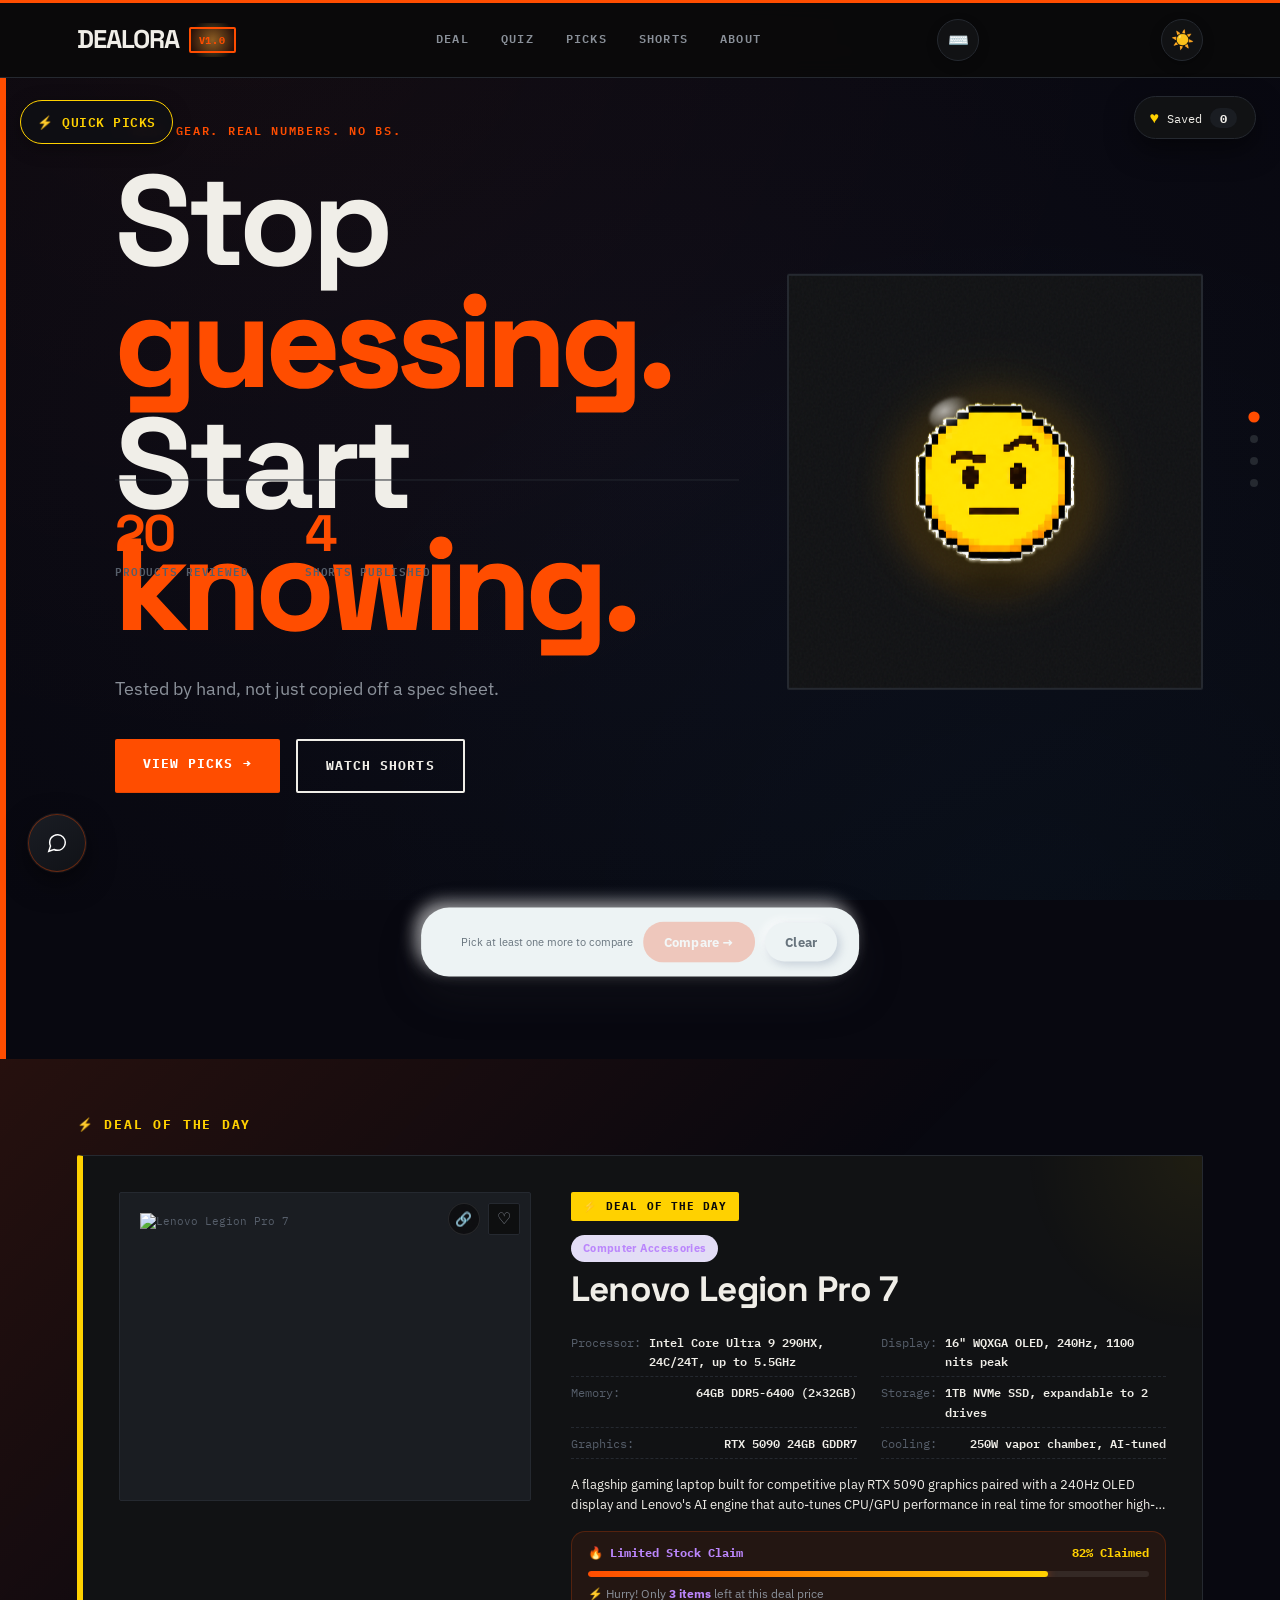
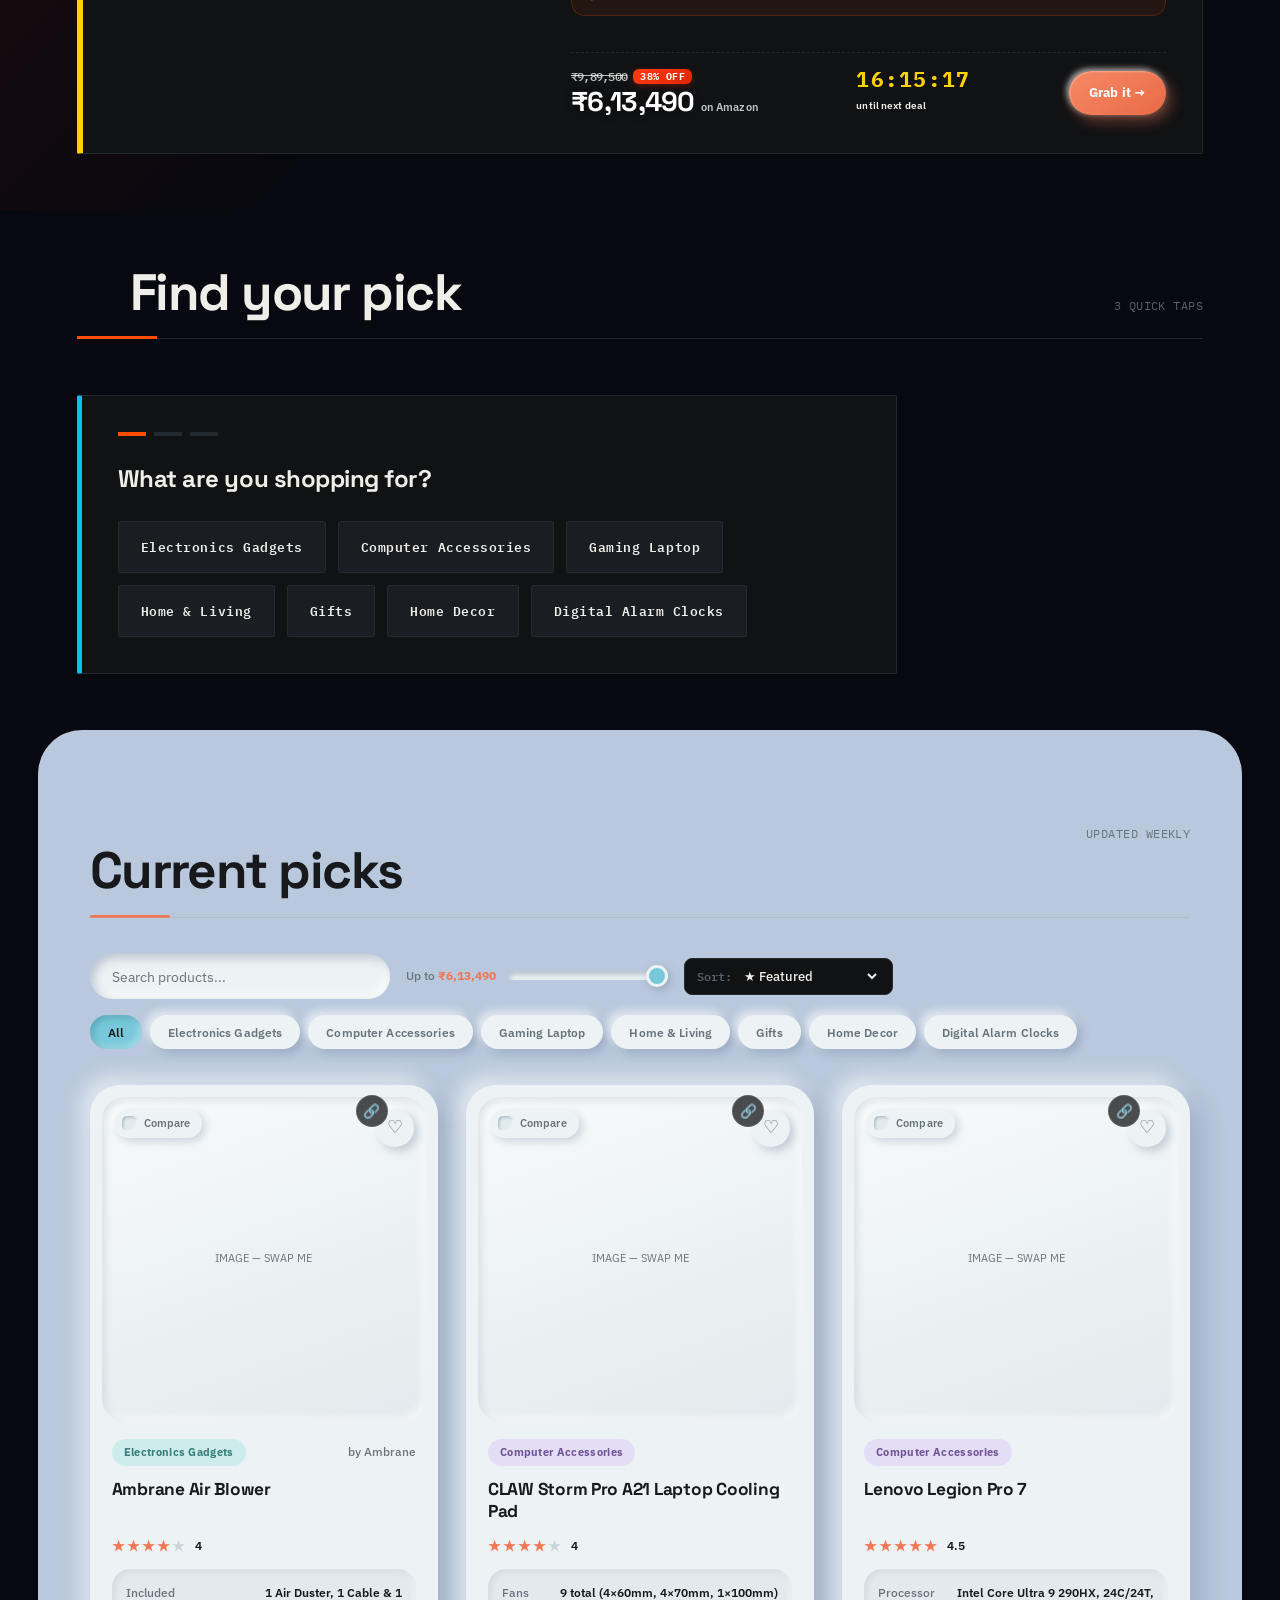
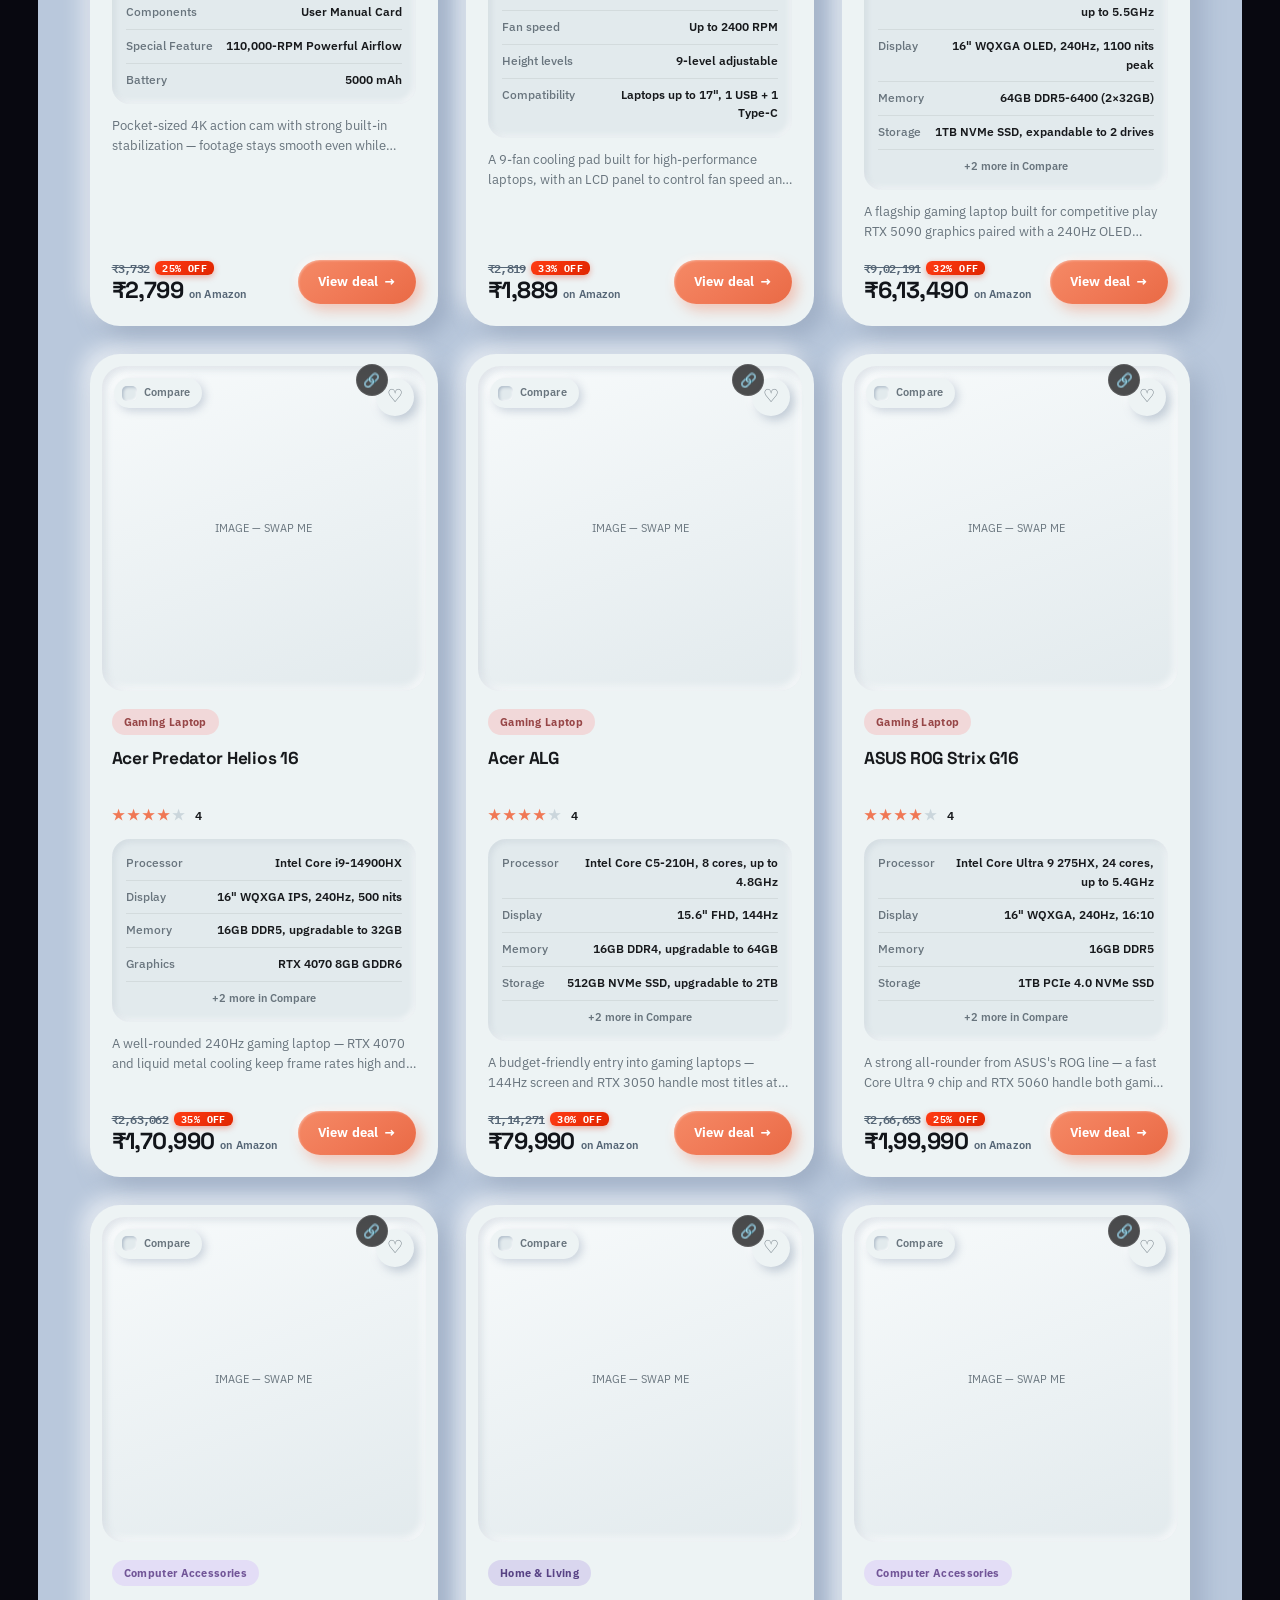
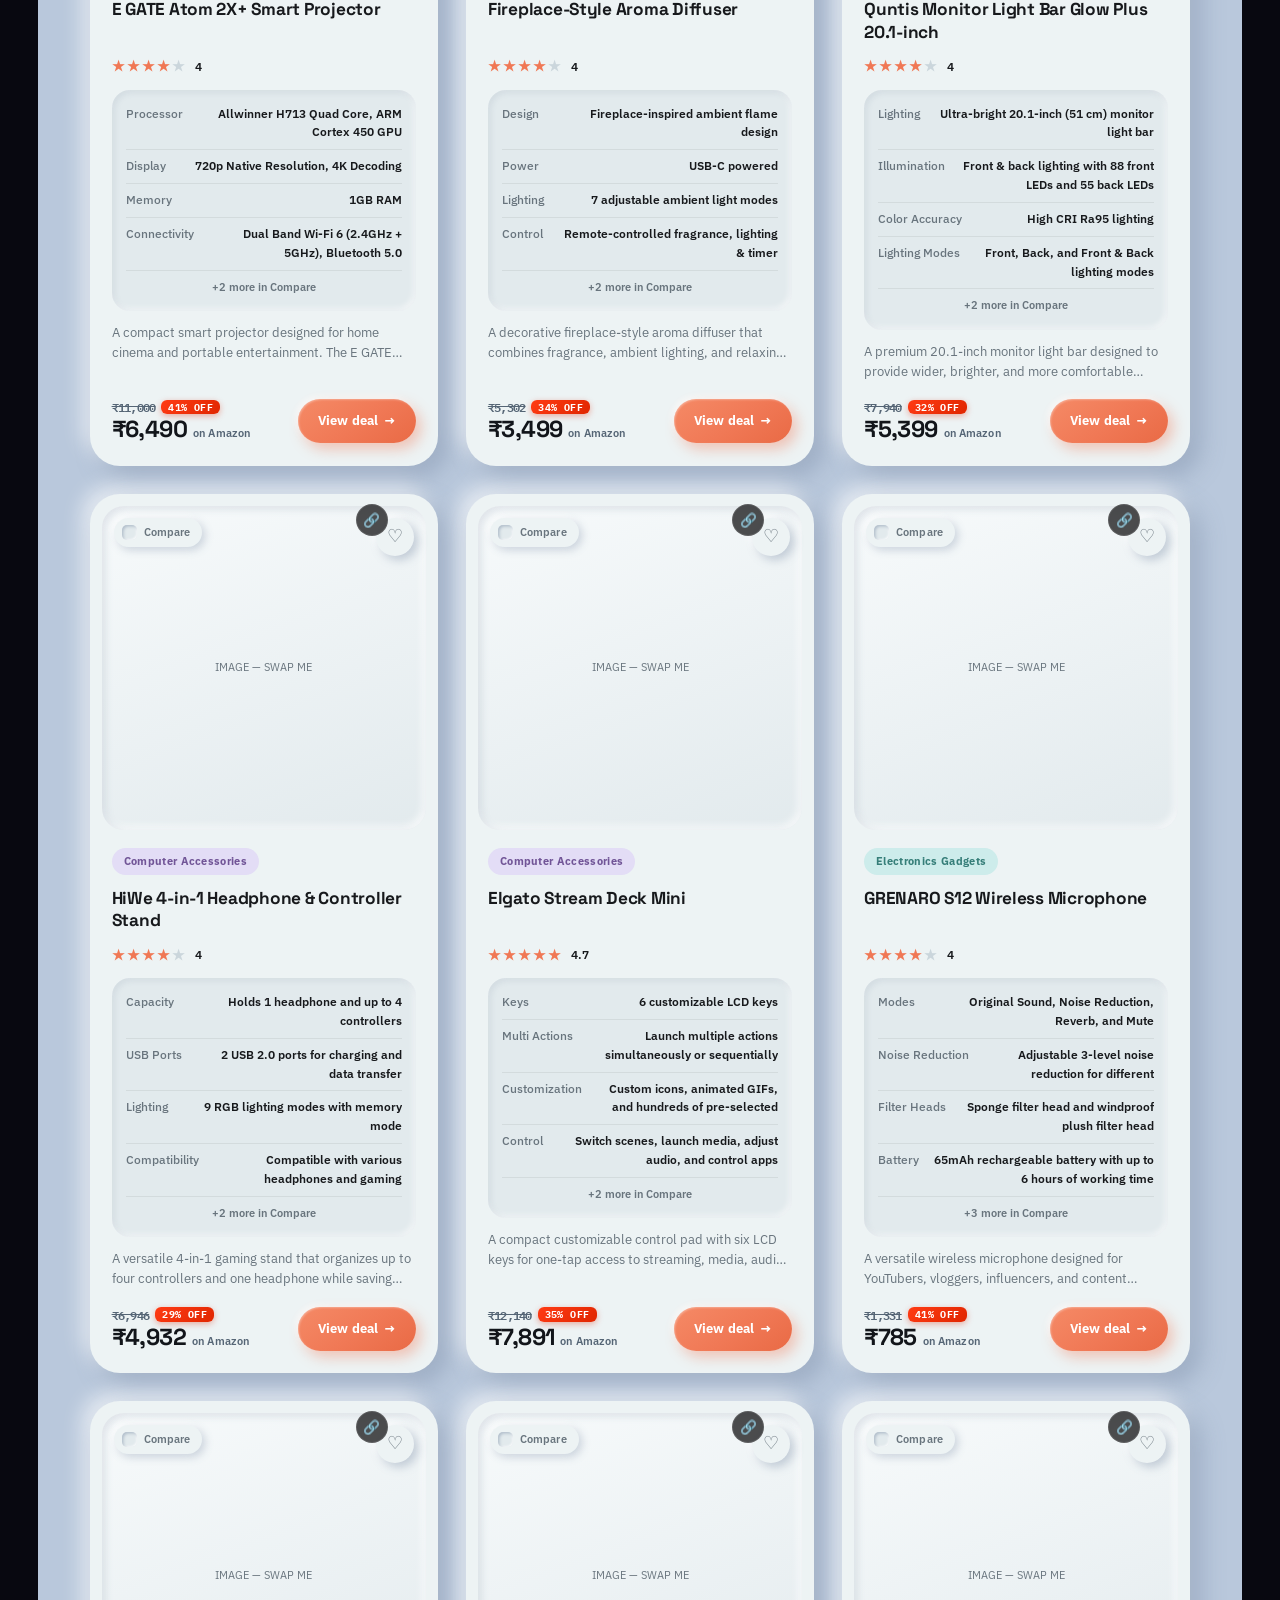
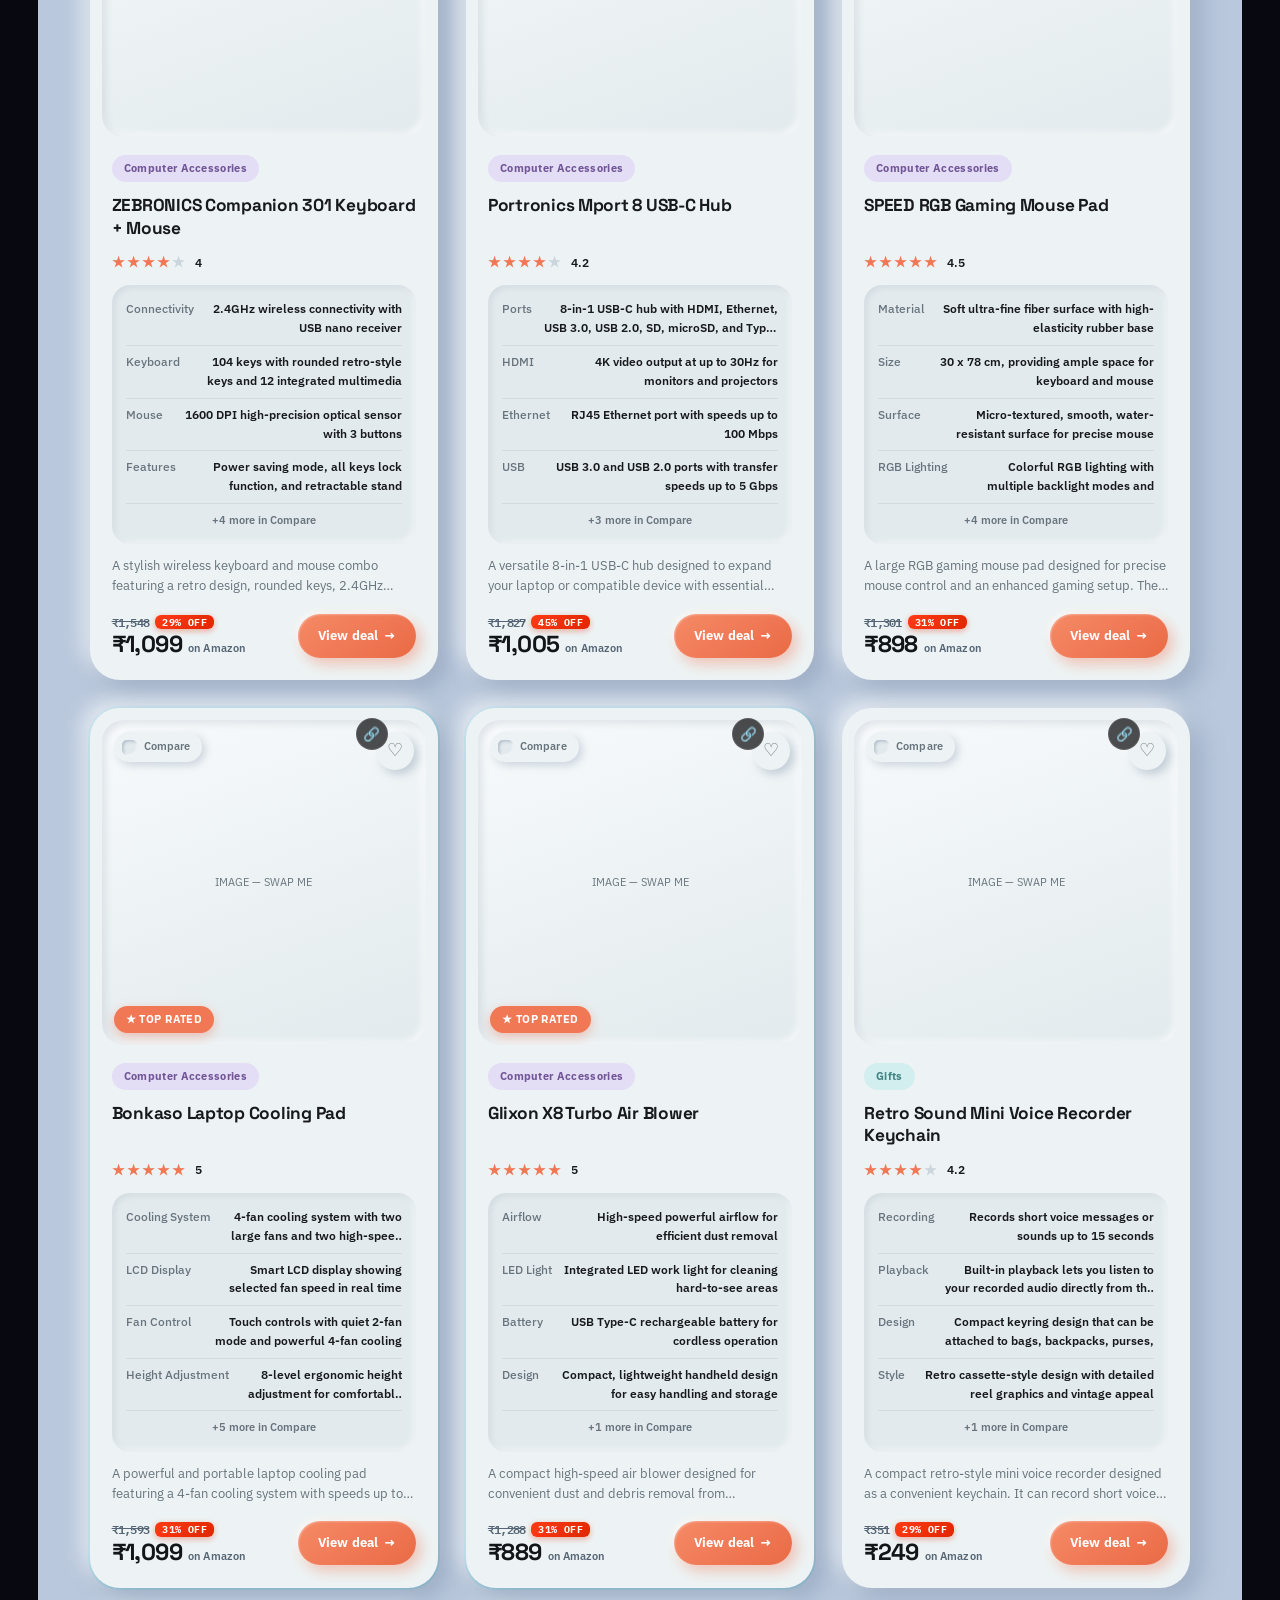
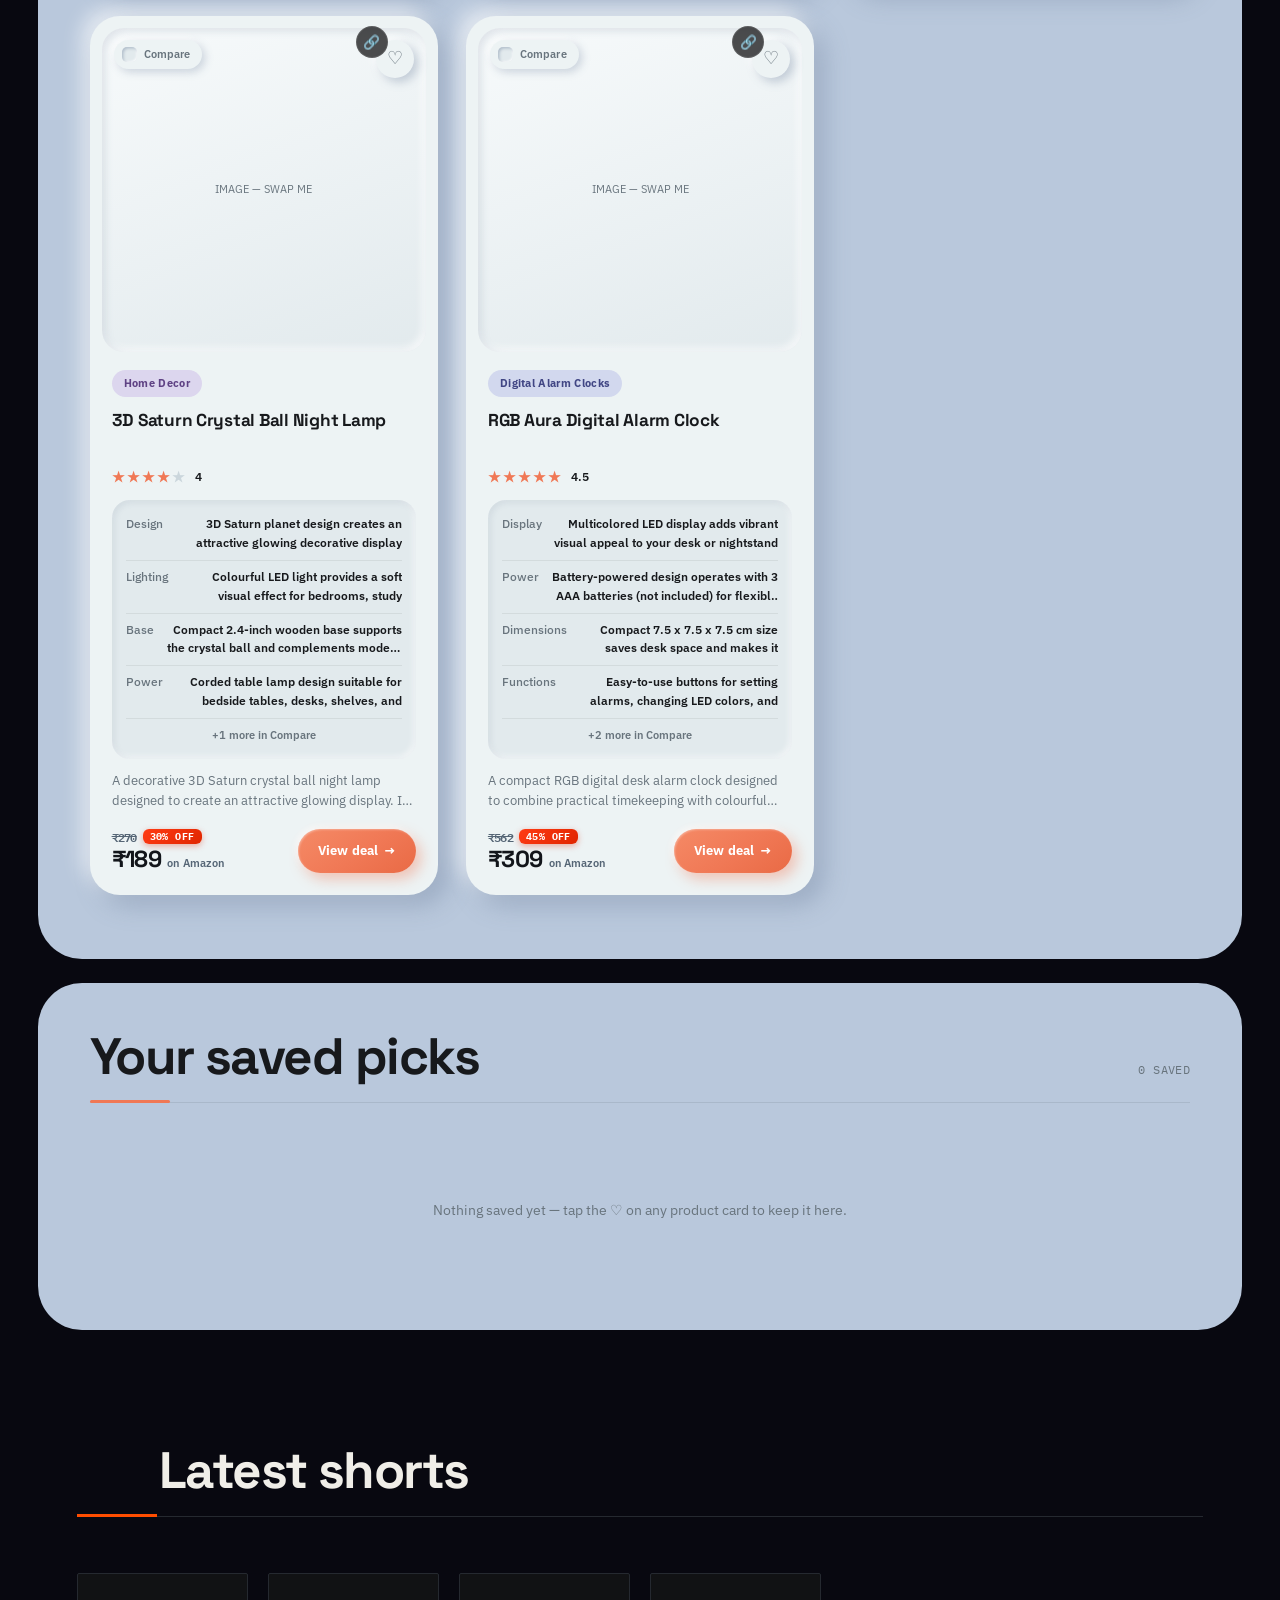
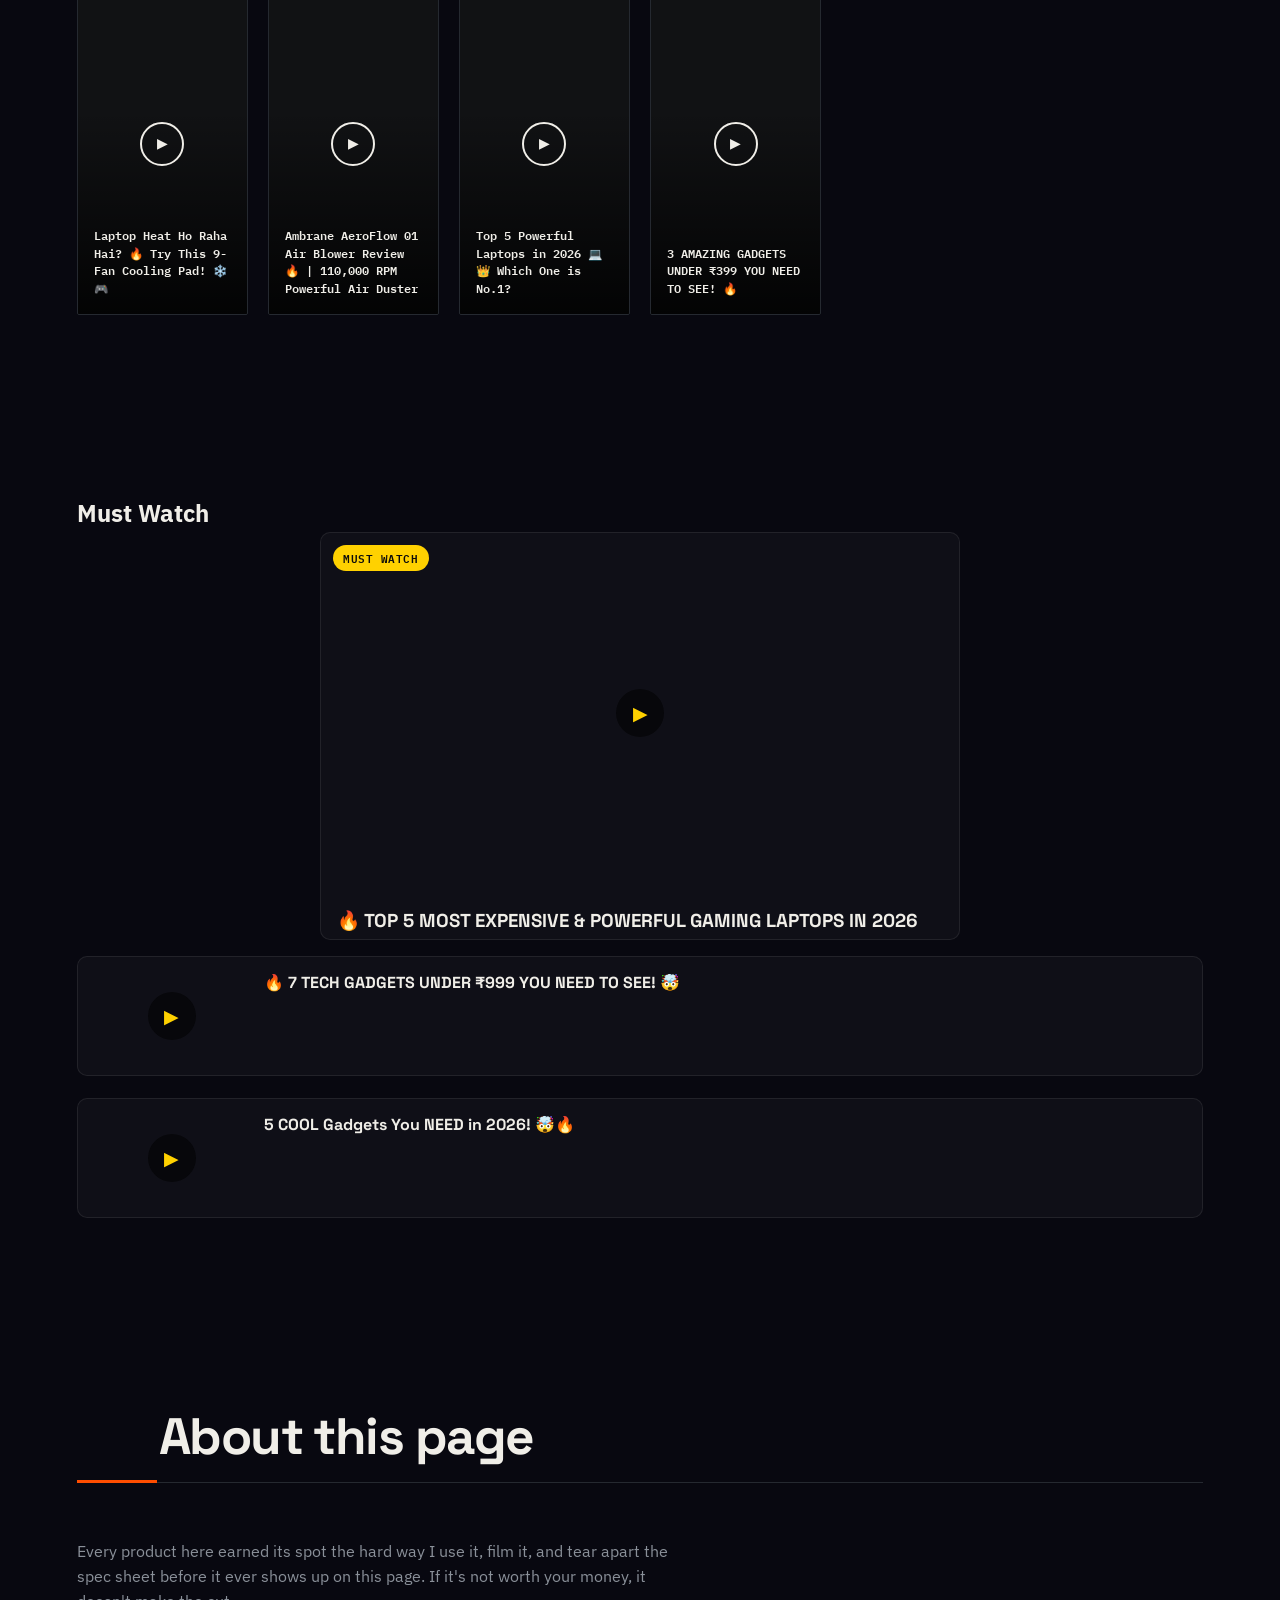
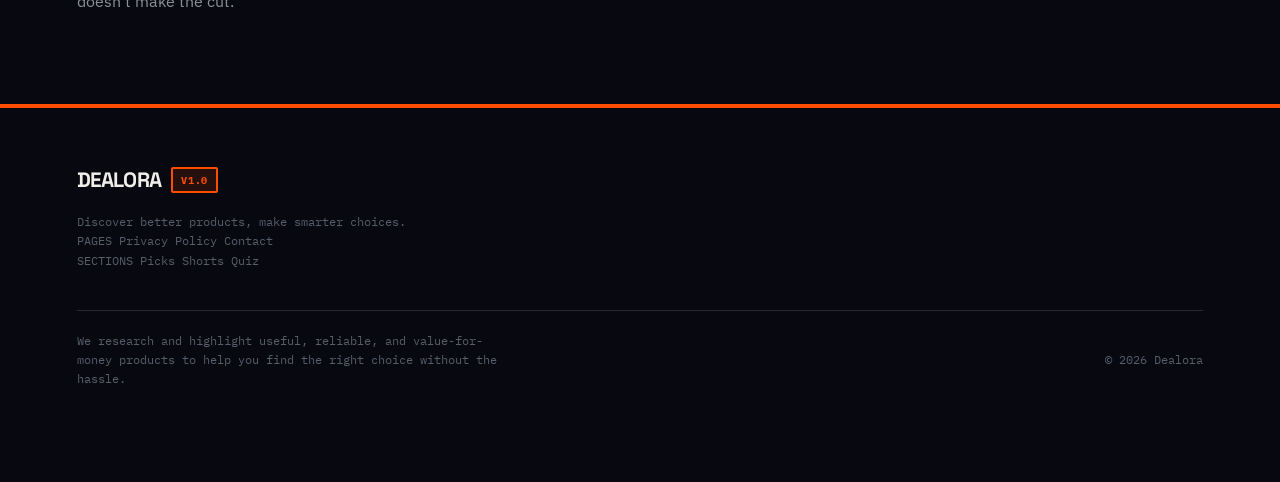
==== commit 049be51d: "Add files via upload" ====
--- a/index.html
+++ b/index.html
@@ -8,6 +8,16 @@
 <link rel="preconnect" href="https://fonts.gstatic.com" crossorigin>
 <link href="https://fonts.googleapis.com/css2?family=Space+Grotesk:wght@400;500;600;700;800&family=IBM+Plex+Sans:wght@400;500;600&family=IBM+Plex+Mono:wght@400;500;600&display=swap" rel="stylesheet">
 <link rel="stylesheet" href="style.css">
+<style>
+  /* Critical hide rule: prevent modal overlays from appearing inline before CSS loads */
+  .reel-modal-overlay:not(.open),
+  .spotlight-modal-overlay:not(.open),
+  .share-modal-overlay:not(.open),
+  .quickview-modal-overlay:not(.open),
+  .shortcuts-modal-overlay:not(.open) {
+    display: none !important;
+  }
+</style>
 <noscript><style>body{opacity:1 !important;}</style></noscript>
 
 <!-- Google tag (gtag.js) -->
@@ -394,9 +404,9 @@
 <script src="shorts.js"></script>
 <script src="scroll-effects.js"></script>
 <script src="effects.js"></script>
-<script src="chatbot.js"></script>
+<script src="Chatbot.js" onerror="this.onerror=null;this.src='chatbot.js'"></script>
 <script src="videos.js"></script>
 <script src="quickpicks.js"></script>
-<script src="interactive.js"></script>
+<script src="interactive.js" onerror="this.onerror=null;this.src='intractive.js'"></script>
 </body>
 </html>
--- a/style.css
+++ b/style.css
@@ -45,20 +45,18 @@
 ::-webkit-scrollbar-thumb:hover { background: var(--accent-2); }
 
 body {
-  background: var(--bg);
+  background: #080810;
   color: var(--text);
   font-family: var(--body);
   line-height: 1.55;
   opacity: 0;
-  transition: opacity 0.6s ease;
-  /* diagonal stripe pattern */
-  background-image: repeating-linear-gradient(
-    -45deg,
-    transparent,
-    transparent 60px,
-    rgba(255,255,255,0.012) 60px,
-    rgba(255,255,255,0.012) 61px
-  );
+  transition: opacity 0.7s ease;
+  /* smooth dark radial gradient — subtle depth */
+  background-image:
+    radial-gradient(ellipse at 20% 0%, rgba(255,77,0,0.04) 0%, transparent 60%),
+    radial-gradient(ellipse at 80% 100%, rgba(0,194,255,0.03) 0%, transparent 55%),
+    radial-gradient(ellipse at 50% 50%, #0d0d18 0%, #080810 100%);
+  background-attachment: fixed;
 }
 body.page-loaded { opacity: 1; }
 
@@ -238,17 +236,113 @@
 /* ─── SECTIONS ───────────────────────────────────────────── */
 section { position: relative; z-index: 1; padding: 90px 6%; }
 
-/* ─── REVEAL ANIMATIONS ──────────────────────────────────── */
+/* ─── REVEAL ANIMATION SYSTEM ────────────────────────────── */
+/* Base: all revealed elements start hidden */
 .reveal {
   opacity: 0;
-  transform: translateY(60px);
-  transition: opacity 0.9s ease, transform 0.9s ease;
+  transition: opacity 1s cubic-bezier(0.22,1,0.36,1),
+              transform 1s cubic-bezier(0.22,1,0.36,1),
+              filter 0.8s ease;
 }
 .reveal-visible {
   opacity: 1;
-  transform: translateY(0);
-}
-.hero.reveal { opacity: 1; transform: none; transition: none; }
+  transform: none !important;
+  filter: none !important;
+}
+.hero.reveal { opacity: 1; transform: none; transition: none; filter: none; }
+
+/* --- A: Cinematic Slide-ins (left/right alternating with blur) --- */
+.reveal-slide-left {
+  opacity: 0;
+  transform: translateX(-100px) scale(0.97);
+  filter: blur(6px);
+}
+.reveal-slide-right {
+  opacity: 0;
+  transform: translateX(100px) scale(0.97);
+  filter: blur(6px);
+}
+.reveal-slide-left.reveal-visible,
+.reveal-slide-right.reveal-visible {
+  opacity: 1;
+  transform: translateX(0) scale(1) !important;
+  filter: blur(0px) !important;
+}
+
+/* --- C: Split Reveal / Clip-path wipe --- */
+.reveal-clip-up {
+  opacity: 0;
+  clip-path: inset(100% 0 0 0);
+  transition: opacity 0.9s ease, clip-path 1s cubic-bezier(0.22,1,0.36,1);
+}
+.reveal-clip-left {
+  opacity: 0;
+  clip-path: inset(0 100% 0 0);
+  transition: opacity 0.9s ease, clip-path 1s cubic-bezier(0.22,1,0.36,1);
+}
+.reveal-clip-right {
+  opacity: 0;
+  clip-path: inset(0 0 0 100%);
+  transition: opacity 0.9s ease, clip-path 1s cubic-bezier(0.22,1,0.36,1);
+}
+.reveal-clip-up.reveal-visible,
+.reveal-clip-left.reveal-visible,
+.reveal-clip-right.reveal-visible {
+  opacity: 1;
+  clip-path: inset(0 0 0 0) !important;
+}
+
+/* --- D: Stagger Cascade (children appear one-by-one) --- */
+.stagger-cascade > * {
+  opacity: 0;
+  transform: translateY(40px) scale(0.96);
+  transition: opacity 0.6s cubic-bezier(0.22,1,0.36,1),
+              transform 0.7s cubic-bezier(0.22,1,0.36,1);
+}
+.stagger-cascade.cascading > * {
+  opacity: 1;
+  transform: translateY(0) scale(1);
+}
+
+/* --- Card-specific reveals --- */
+.card {
+  opacity: 0;
+  transform: translateY(50px) scale(0.95);
+  transition: opacity 0.5s cubic-bezier(0.22,1,0.36,1),
+              transform 0.6s cubic-bezier(0.22,1,0.36,1),
+              box-shadow 0.25s ease,
+              border-color 0.2s ease;
+}
+.card.card-visible {
+  opacity: 1;
+  transform: translateY(0) scale(1);
+}
+
+/* --- E: Parallax Depth layers --- */
+.parallax-slow {
+  will-change: transform;
+  transition: transform 0.08s linear;
+}
+.parallax-medium {
+  will-change: transform;
+  transition: transform 0.06s linear;
+}
+.parallax-fast {
+  will-change: transform;
+  transition: transform 0.04s linear;
+}
+
+/* Section divider lines that animate in */
+.section-divider {
+  width: 0;
+  height: 1px;
+  background: linear-gradient(90deg, transparent, var(--accent), transparent);
+  margin: 0 auto 60px;
+  transition: width 1.2s cubic-bezier(0.22,1,0.36,1) 0.3s;
+}
+.section-divider.reveal-visible {
+  width: 70%;
+}
 
 /* ─── HERO SECTION ───────────────────────────────────────── */
 .hero {
@@ -2330,113 +2424,1923 @@
   .card { border-radius: 26px; }
 }
 
-
 /* =========================================================
-   SCROLL EXPERIENCE
+   INTERACTIVE UPGRADES (FEATURES 1 TO 5)
    ========================================================= */
-html { scroll-behavior: smooth; }
-#dealOfDaySection, #picks, #shorts, #must-watch, #about { scroll-margin-top: 84px; }
-
-header {
-  transition: background-color .35s ease, box-shadow .35s ease, -webkit-backdrop-filter .35s ease, backdrop-filter .35s ease;
-}
-header.scrolled {
-  background: rgba(10,10,10,0.78);
-  -webkit-backdrop-filter: blur(18px) saturate(1.3);
-  backdrop-filter: blur(18px) saturate(1.3);
-  box-shadow: 0 10px 30px rgba(0,0,0,0.35);
-}
-
-.scroll-progress {
+
+/* --- 1. TOP READING / SCROLL PROGRESS BAR --- */
+.page-scroll-indicator {
+  position: fixed;
+  top: 0;
+  left: 0;
+  height: 3.5px;
+  width: 0%;
+  background: linear-gradient(90deg, var(--accent) 0%, var(--accent-2) 50%, var(--accent-3) 100%);
+  z-index: 9999;
+  pointer-events: none;
+  box-shadow: 0 0 10px rgba(255,77,0,0.65);
+  transition: width 0.1s linear;
+}
+
+/* --- Section arrival focus spotlight --- */
+.section-scroll-focus {
+  animation: sectionArrivalGlow 1.4s ease-out;
+}
+@keyframes sectionArrivalGlow {
+  0% { box-shadow: 0 0 0 4px var(--accent); }
+  60% { box-shadow: 0 0 40px rgba(255,77,0,0.25); }
+  100% { box-shadow: none; }
+}
+
+/* --- 2. PRODUCT QUICK VIEW MODAL & TRIGGERS --- */
+.quickview-trigger {
   position: absolute;
+  bottom: 12px;
+  left: 50%;
+  transform: translate(-50%, 15px);
+  opacity: 0;
+  visibility: hidden;
+  background: rgba(17,19,24,0.85);
+  backdrop-filter: blur(8px);
+  -webkit-backdrop-filter: blur(8px);
+  color: #fff;
+  border: 1px solid rgba(255,255,255,0.18);
+  font-family: var(--body);
+  font-size: 0.72rem;
+  font-weight: 600;
+  letter-spacing: 0.04em;
+  padding: 8px 18px;
+  border-radius: 999px;
+  cursor: pointer;
+  z-index: 5;
+  box-shadow: 0 6px 18px rgba(0,0,0,0.35);
+  transition: opacity 0.25s ease, transform 0.25s cubic-bezier(0.2, 0.9, 0.3, 1.2), background 0.2s ease, visibility 0.25s;
+  white-space: nowrap;
+}
+.card:hover .quickview-trigger {
+  opacity: 1;
+  visibility: visible;
+  transform: translate(-50%, 0);
+}
+.quickview-trigger:hover {
+  background: var(--accent);
+  border-color: var(--accent);
+  box-shadow: 0 8px 22px rgba(255,77,0,0.45);
+}
+
+.quickview-modal-overlay {
+  position: fixed;
+  inset: 0;
+  z-index: 1000;
+  background: rgba(8,8,16,0.78);
+  backdrop-filter: blur(8px);
+  -webkit-backdrop-filter: blur(8px);
+  display: flex;
+  align-items: center;
+  justify-content: center;
+  padding: 24px;
+  opacity: 0;
+  visibility: hidden;
+  transition: opacity 0.3s ease, visibility 0.3s ease;
+}
+.quickview-modal-overlay.open {
+  opacity: 1;
+  visibility: visible;
+}
+
+.quickview-modal {
+  position: relative;
+  background: var(--bg-card);
+  border: 1px solid rgba(255,255,255,0.1);
+  border-radius: 28px;
+  max-width: 880px;
+  width: 100%;
+  max-height: 90vh;
+  overflow-y: auto;
+  box-shadow: 0 25px 60px rgba(0,0,0,0.65), 0 0 0 1px rgba(255,255,255,0.06);
+  transform: scale(0.92) translateY(20px);
+  transition: transform 0.35s cubic-bezier(0.18, 0.89, 0.32, 1.28);
+}
+.quickview-modal-overlay.open .quickview-modal {
+  transform: scale(1) translateY(0);
+}
+
+.quickview-modal-close {
+  position: absolute;
+  top: 16px;
+  right: 18px;
+  width: 36px;
+  height: 36px;
+  border-radius: 50%;
+  border: 1px solid rgba(255,255,255,0.12);
+  background: rgba(255,255,255,0.05);
+  color: var(--text);
+  font-size: 1rem;
+  display: flex;
+  align-items: center;
+  justify-content: center;
+  cursor: pointer;
+  z-index: 10;
+  transition: background 0.2s, transform 0.2s, color 0.2s;
+}
+.quickview-modal-close:hover {
+  background: var(--accent);
+  color: #fff;
+  transform: rotate(90deg) scale(1.08);
+}
+
+.qv-layout {
+  display: grid;
+  grid-template-columns: 1fr 1.15fr;
+  gap: 32px;
+  padding: 36px;
+}
+.qv-media-col {
+  display: flex;
+  align-items: center;
+  justify-content: center;
+}
+.qv-image-wrap {
+  width: 100%;
+  aspect-ratio: 1/1;
+  background: radial-gradient(circle at center, rgba(255,255,255,0.04) 0%, rgba(0,0,0,0.2) 100%);
+  border-radius: 20px;
+  display: flex;
+  align-items: center;
+  justify-content: center;
+  padding: 24px;
+  border: 1px solid rgba(255,255,255,0.06);
+}
+.qv-img {
+  max-width: 100%;
+  max-height: 100%;
+  object-fit: contain;
+  filter: drop-shadow(0 12px 28px rgba(0,0,0,0.45));
+}
+.qv-info-col {
+  display: flex;
+  flex-direction: column;
+  gap: 14px;
+}
+.qv-category {
+  font-family: var(--mono);
+  font-size: 0.72rem;
+  font-weight: 700;
+  text-transform: uppercase;
+  letter-spacing: 0.1em;
+}
+.qv-title {
+  font-family: var(--display);
+  font-size: 1.55rem;
+  font-weight: 700;
+  color: var(--text);
+  line-height: 1.25;
+}
+.qv-rating-row {
+  display: flex;
+  align-items: center;
+  gap: 8px;
+}
+.qv-stars {
+  color: var(--accent-2);
+  letter-spacing: 2px;
+  font-size: 0.95rem;
+}
+.qv-score {
+  font-family: var(--mono);
+  font-size: 0.8rem;
+  color: var(--text-muted);
+}
+.qv-about {
+  font-size: 0.92rem;
+  color: var(--text-muted);
+  line-height: 1.6;
+}
+.qv-specs-box {
+  background: rgba(255,255,255,0.03);
+  border: 1px solid rgba(255,255,255,0.06);
+  border-radius: 14px;
+  padding: 14px 16px;
+}
+.qv-specs-box h4 {
+  font-size: 0.78rem;
+  font-family: var(--mono);
+  text-transform: uppercase;
+  letter-spacing: 0.08em;
+  color: var(--text-faint);
+  margin-bottom: 8px;
+}
+.qv-specs-list {
+  display: flex;
+  flex-direction: column;
+  gap: 6px;
+  max-height: 130px;
+  overflow-y: auto;
+}
+.qv-spec-row {
+  display: flex;
+  justify-content: space-between;
+  font-size: 0.82rem;
+  padding-bottom: 4px;
+  border-bottom: 1px dashed rgba(255,255,255,0.06);
+}
+.qv-spec-label { color: var(--text-faint); }
+.qv-spec-val { color: var(--text); font-weight: 500; }
+.qv-footer {
+  display: flex;
+  align-items: center;
+  justify-content: space-between;
+  gap: 16px;
+  margin-top: auto;
+  padding-top: 16px;
+  border-top: 1px solid rgba(255,255,255,0.08);
+}
+.qv-price {
+  font-family: var(--display);
+  font-size: 1.7rem;
+  font-weight: 800;
+  color: var(--accent);
+}
+.qv-price-sub {
+  display: block;
+  font-size: 0.68rem;
+  color: var(--text-faint);
+}
+.qv-actions {
+  display: flex;
+  align-items: center;
+  gap: 10px;
+}
+.qv-wishlist-btn {
+  display: inline-flex;
+  align-items: center;
+  gap: 6px;
+  padding: 10px 16px;
+  border-radius: 999px;
+  border: 1px solid rgba(255,255,255,0.12);
+  background: rgba(255,255,255,0.05);
+  color: var(--text);
+  font-family: var(--body);
+  font-size: 0.82rem;
+  cursor: pointer;
+  transition: all 0.2s ease;
+}
+.qv-wishlist-btn.saved {
+  background: var(--accent-2);
+  color: #111;
+  border-color: var(--accent-2);
+}
+.qv-buy-btn {
+  display: inline-flex;
+  align-items: center;
+  gap: 8px;
+  background: linear-gradient(135deg, var(--accent) 0%, #e03a00 100%);
+  color: #fff;
+  padding: 12px 22px;
+  border-radius: 999px;
+  font-family: var(--body);
+  font-weight: 600;
+  font-size: 0.88rem;
+  text-decoration: none;
+  box-shadow: 0 4px 15px rgba(255,77,0,0.35);
+  transition: transform 0.2s, box-shadow 0.2s;
+}
+.qv-buy-btn:hover {
+  transform: translateY(-2px);
+  box-shadow: 0 8px 24px rgba(255,77,0,0.5);
+}
+
+@media (max-width: 768px) {
+  .qv-layout { grid-template-columns: 1fr; padding: 24px 20px; gap: 20px; }
+  .qv-image-wrap { max-height: 260px; }
+}
+
+/* --- 3. INTERACTIVE IMAGE HOVER MAGNIFIER --- */
+.card-media {
+  cursor: zoom-in;
+}
+.card-media img {
+  transition: transform 0.15s ease-out !important;
+}
+
+/* --- 4. ANIMATED PRICE COUNTER STYLING --- */
+.price-num {
+  display: inline-block;
+  transition: transform 0.2s ease, color 0.2s ease;
+}
+.price-num.price-counted {
+  animation: priceNumberGlow 0.5s ease-out;
+}
+@keyframes priceNumberGlow {
+  0% { transform: scale(1.15); filter: drop-shadow(0 0 8px var(--accent)); }
+  100% { transform: scale(1); filter: none; }
+}
+
+/* --- 5. THEME TOGGLE BUTTON & LIGHT MODE PALETTE --- */
+.theme-toggle-btn {
+  position: relative;
+  width: 42px;
+  height: 42px;
+  border-radius: 50%;
+  border: 1px solid var(--line);
+  background: var(--bg-card);
+  color: var(--text);
+  display: flex;
+  align-items: center;
+  justify-content: center;
+  cursor: pointer;
+  margin-left: 14px;
+  font-size: 1.15rem;
+  overflow: hidden;
+  box-shadow: 0 4px 12px rgba(0,0,0,0.25);
+  transition: border-color 0.25s, transform 0.2s, background 0.25s;
+}
+.theme-toggle-btn:hover {
+  border-color: var(--accent);
+  transform: scale(1.08);
+}
+.theme-toggle-popped {
+  transform: scale(1.22) rotate(15deg) !important;
+}
+.theme-icon {
+  position: absolute;
+  transition: transform 0.4s cubic-bezier(0.18, 0.89, 0.32, 1.28), opacity 0.3s ease;
+}
+/* In Dark mode: show Sun (click to go Light), hide Moon */
+body:not(.light-theme) .sun-icon {
+  transform: translateY(0) rotate(0deg);
+  opacity: 1;
+}
+body:not(.light-theme) .moon-icon {
+  transform: translateY(24px) rotate(-90deg);
+  opacity: 0;
+}
+/* In Light mode: show Moon (click to go Dark), hide Sun */
+body.light-theme .sun-icon {
+  transform: translateY(-24px) rotate(90deg);
+  opacity: 0;
+}
+body.light-theme .moon-icon {
+  transform: translateY(0) rotate(0deg);
+  opacity: 1;
+}
+
+/* ══════════════════════════════════════════════════════════
+   LIGHT THEME OVERRIDES (SMOOTH & CLEAN)
+   ══════════════════════════════════════════════════════════ */
+body.light-theme {
+  --bg:          #F4F6F9;
+  --bg-card:     #FFFFFF;
+  --bg-card-2:   #EAEEF3;
+  --surface:     #E1E7EF;
+  --text:        #13171F;
+  --text-muted:  #5B6472;
+  --text-faint:  #838E9F;
+  --line:        #D7DFE8;
+  --accent-dim:  rgba(255,77,0,0.08);
+
+  background: #F4F6F9;
+  background-image:
+    radial-gradient(ellipse at 20% 0%, rgba(255,77,0,0.04) 0%, transparent 60%),
+    radial-gradient(ellipse at 80% 100%, rgba(0,194,255,0.04) 0%, transparent 55%),
+    radial-gradient(ellipse at 50% 50%, #FAFBFD 0%, #EEF2F6 100%);
+  color: var(--text);
+}
+
+body.light-theme header {
+  background: rgba(244,246,249,0.92);
+  border-bottom-color: #D7DFE8;
+}
+body.light-theme .logo {
+  color: #13171F;
+}
+body.light-theme nav a {
+  color: #5B6472;
+}
+body.light-theme nav a:hover,
+body.light-theme nav a.active {
+  color: #13171F;
+}
+body.light-theme .btn-outline {
+  border-color: #13171F;
+  color: #13171F;
+}
+body.light-theme .deal-card,
+body.light-theme .quiz-card,
+body.light-theme .card,
+body.light-theme .quickview-modal {
+  background: #FFFFFF;
+  border-color: #DDE4EC;
+  color: #13171F;
+  box-shadow: 0 10px 30px rgba(23,32,46,0.08);
+}
+body.light-theme .deal-info h3,
+body.light-theme .card h3,
+body.light-theme .quiz-question {
+  color: #13171F;
+}
+body.light-theme .quiz-option {
+  background: #EAEEF3;
+  color: #13171F;
+  border-color: #D7DFE8;
+}
+body.light-theme .quiz-option:hover {
+  background: #FFFFFF;
+  border-color: var(--accent);
+}
+body.light-theme .deal-media {
+  background: #F0F4F8;
+  border-color: #D7DFE8;
+}
+body.light-theme .product-search {
+  background: #FFFFFF;
+  border-color: #D7DFE8;
+  color: #13171F;
+}
+body.light-theme .filter-pill {
+  border-color: #D7DFE8;
+  color: #5B6472;
+}
+body.light-theme .filter-pill:hover {
+  background: rgba(255,77,0,0.08);
+  color: #13171F;
+}
+body.light-theme .saved-float-btn {
+  background: #FFFFFF;
+  border-color: #D7DFE8;
+  color: #13171F;
+  box-shadow: 0 8px 24px rgba(23,32,46,0.12);
+}
+body.light-theme .saved-float-count {
+  background: #EAEEF3;
+  color: #13171F;
+}
+body.light-theme .scroll-top-btn {
+  background: #FFFFFF;
+  border-color: #D7DFE8;
+  color: #13171F;
+}
+body.light-theme .quickview-trigger {
+  background: rgba(255,255,255,0.92);
+  color: #13171F;
+  border-color: #D7DFE8;
+  box-shadow: 0 6px 16px rgba(0,0,0,0.12);
+}
+body.light-theme .quickview-trigger:hover {
+  background: var(--accent);
+  color: #FFFFFF;
+}
+body.light-theme .quickview-modal-overlay {
+  background: rgba(20,25,35,0.45);
+}
+body.light-theme .quickview-modal-close {
+  background: #EAEEF3;
+  border-color: #D7DFE8;
+  color: #13171F;
+}
+body.light-theme .qv-specs-box {
+  background: #F4F6F9;
+  border-color: #E2E8F0;
+}
+body.light-theme .qv-spec-row {
+  border-bottom-color: #E2E8F0;
+}
+body.light-theme .qv-wishlist-btn {
+  background: #EAEEF3;
+  border-color: #D7DFE8;
+  color: #13171F;
+}
+body.light-theme .qv-wishlist-btn.saved {
+  background: var(--accent-2);
+  color: #111;
+}
+body.light-theme footer {
+  border-top-color: #D7DFE8;
+}
+
+/* =========================================================
+   FEATURES 6 TO 10 INTERACTIVE STYLES
+   ========================================================= */
+
+/* --- 6. TOAST NOTIFICATION STACK --- */
+.toast-stack {
+  position: fixed;
+  bottom: 24px;
+  right: 24px;
+  z-index: 99999;
+  display: flex;
+  flex-direction: column;
+  gap: 10px;
+  pointer-events: none;
+  max-width: 380px;
+  width: 90vw;
+}
+
+.toast-item {
+  position: relative;
+  pointer-events: auto;
+  display: flex;
+  align-items: center;
+  gap: 12px;
+  padding: 12px 16px 14px;
+  border-radius: 18px;
+  background: rgba(18, 21, 28, 0.88);
+  backdrop-filter: blur(12px);
+  -webkit-backdrop-filter: blur(12px);
+  border: 1px solid rgba(255, 255, 255, 0.12);
+  color: var(--text);
+  box-shadow: 0 16px 36px rgba(0, 0, 0, 0.45), 0 2px 6px rgba(0, 0, 0, 0.3);
+  transform: translateY(24px) scale(0.92);
+  opacity: 0;
+  transition: transform 0.3s cubic-bezier(0.18, 0.89, 0.32, 1.28), opacity 0.25s ease;
+  overflow: hidden;
+}
+
+.toast-item.toast-visible {
+  transform: translateY(0) scale(1);
+  opacity: 1;
+}
+
+.toast-item.toast-hiding {
+  transform: translateY(16px) scale(0.95);
+  opacity: 0;
+}
+
+.toast-icon {
+  font-size: 1.25rem;
+  line-height: 1;
+  flex-shrink: 0;
+}
+
+.toast-content {
+  display: flex;
+  flex-direction: column;
+  gap: 2px;
+  flex: 1;
+  min-width: 0;
+}
+
+.toast-title {
+  font-family: var(--display);
+  font-size: 0.85rem;
+  font-weight: 700;
+  color: var(--text);
+  line-height: 1.2;
+}
+
+.toast-msg {
+  font-family: var(--body);
+  font-size: 0.78rem;
+  color: var(--text-muted);
+  white-space: nowrap;
+  overflow: hidden;
+  text-overflow: ellipsis;
+}
+
+.toast-close {
+  background: none;
+  border: none;
+  color: var(--text-faint);
+  font-size: 0.85rem;
+  cursor: pointer;
+  padding: 4px;
+  line-height: 1;
+  border-radius: 50%;
+  display: flex;
+  align-items: center;
+  justify-content: center;
+  transition: color 0.15s, background 0.15s;
+}
+.toast-close:hover {
+  color: var(--text);
+  background: rgba(255, 255, 255, 0.1);
+}
+
+.toast-progress {
+  position: absolute;
+  bottom: 0;
   left: 0;
   right: 0;
-  bottom: -1px;
-  height: 2px;
-  background: linear-gradient(90deg, var(--accent), var(--accent-2));
-  transform: scaleX(0);
+  height: 2.5px;
+  background: rgba(255, 255, 255, 0.08);
+}
+.toast-progress-bar {
+  height: 100%;
+  width: 100%;
+  background: linear-gradient(90deg, var(--accent) 0%, var(--accent-2) 100%);
   transform-origin: left center;
+}
+
+/* --- 7. MAGNETIC BUTTONS DYNAMICS --- */
+.btn, .buy, .qv-buy-btn, .wishlist-btn, .theme-toggle-btn, .shortcuts-toggle-btn {
+  transition: transform 0.15s ease-out, box-shadow 0.2s ease;
   will-change: transform;
+}
+
+/* --- 8. SMOOTH SHUFFLE & FILTER ANIMATIONS --- */
+.grid-shuffling {
+  opacity: 0.35;
+  transform: scale(0.985);
+  transition: opacity 0.12s ease, transform 0.12s ease;
+}
+
+@keyframes cardCascadeIn {
+  0% {
+    opacity: 0;
+    transform: translateY(28px) scale(0.96);
+  }
+  100% {
+    opacity: 1;
+    transform: translateY(0) scale(1);
+  }
+}
+
+/* --- 9. CONFETTI BURST CANVAS --- */
+.dealora-confetti-canvas {
+  position: fixed;
+  inset: 0;
+  width: 100vw;
+  height: 100vh;
   pointer-events: none;
-}
-
-.scroll-top-btn {
-  bottom: calc(28px + env(safe-area-inset-bottom, 0px));
-  width: 48px;
-  height: 48px;
+  z-index: 99998;
+}
+
+/* --- 10. KEYBOARD SHORTCUTS TOGGLE BUTTON & MODAL --- */
+.shortcuts-toggle-btn {
+  position: relative;
+  width: 42px;
+  height: 42px;
   border-radius: 50%;
-  font-size: 1.15rem;
+  border: 1px solid var(--line);
+  background: var(--bg-card);
+  color: var(--text);
+  display: flex;
+  align-items: center;
+  justify-content: center;
+  cursor: pointer;
+  margin-left: 8px;
+  font-size: 1.05rem;
+  box-shadow: 0 4px 12px rgba(0, 0, 0, 0.2);
+  transition: border-color 0.25s, transform 0.2s, background 0.25s;
+}
+.shortcuts-toggle-btn:hover {
+  border-color: var(--accent);
+  transform: scale(1.08);
+}
+
+.shortcuts-modal-overlay {
+  position: fixed;
+  inset: 0;
+  z-index: 10000;
+  background: rgba(8, 8, 16, 0.78);
+  backdrop-filter: blur(8px);
+  -webkit-backdrop-filter: blur(8px);
+  display: flex;
+  align-items: center;
+  justify-content: center;
+  padding: 20px;
+  opacity: 0;
+  visibility: hidden;
+  transition: opacity 0.25s ease, visibility 0.25s ease;
+}
+.shortcuts-modal-overlay.open {
+  opacity: 1;
+  visibility: visible;
+}
+
+.shortcuts-modal {
+  position: relative;
+  background: var(--bg-card);
+  border: 1px solid rgba(255, 255, 255, 0.12);
+  border-radius: 28px;
+  max-width: 520px;
+  width: 100%;
+  padding: 32px;
+  box-shadow: 0 24px 60px rgba(0, 0, 0, 0.65);
+  transform: scale(0.92) translateY(16px);
+  transition: transform 0.3s cubic-bezier(0.18, 0.89, 0.32, 1.28);
+}
+.shortcuts-modal-overlay.open .shortcuts-modal {
+  transform: scale(1) translateY(0);
+}
+
+.shortcuts-modal-close {
+  position: absolute;
+  top: 18px;
+  right: 18px;
+  width: 34px;
+  height: 34px;
+  border-radius: 50%;
+  border: 1px solid rgba(255, 255, 255, 0.12);
+  background: rgba(255, 255, 255, 0.05);
+  color: var(--text);
+  font-size: 0.95rem;
+  display: flex;
+  align-items: center;
+  justify-content: center;
+  cursor: pointer;
+  transition: background 0.2s, transform 0.2s, color 0.2s;
+}
+.shortcuts-modal-close:hover {
+  background: var(--accent);
+  color: #fff;
+  transform: rotate(90deg);
+}
+
+.shortcuts-badge {
+  font-family: var(--mono);
+  font-size: 0.68rem;
   font-weight: 700;
-  line-height: 1;
-  box-shadow: 0 8px 22px rgba(0,0,0,0.4);
-  transform: translateY(16px) scale(0.9);
-  transition: opacity .35s ease, transform .35s cubic-bezier(0.22,1,0.36,1), box-shadow .25s ease, filter .25s ease;
-}
-.scroll-top-btn.visible { transform: none; }
-.scroll-top-btn:hover {
-  transform: translateY(-3px);
-  box-shadow: 0 14px 28px rgba(255,77,0,0.35);
-  filter: brightness(1.08);
-}
-.scroll-top-btn:active { transform: scale(0.94); }
-
-.hero-content, .hero-visual { will-change: translate; }
-.hero-content { will-change: translate, opacity; }
-
-.reveal {
-  transform: translateY(32px);
-  transition: opacity .8s ease, transform .8s cubic-bezier(0.22,1,0.36,1);
-}
-.reveal-visible { opacity: 1; transform: none; }
-
-#picks.reveal, #savedSection.reveal { transform: translateY(44px) scale(0.985); }
-#picks.reveal-visible, #savedSection.reveal-visible { transform: none; }
-
-.reveal .section-head,
-.reveal .product-controls {
-  transition: opacity .7s ease .12s, transform .7s cubic-bezier(0.22,1,0.36,1) .12s;
-}
-.reveal .product-controls { transition-delay: .22s; }
-.reveal:not(.reveal-visible) .section-head,
-.reveal:not(.reveal-visible) .product-controls {
+  color: var(--accent);
+  letter-spacing: 0.08em;
+  display: inline-block;
+  margin-bottom: 6px;
+}
+
+.shortcuts-modal-header h3 {
+  font-family: var(--display);
+  font-size: 1.45rem;
+  font-weight: 700;
+  color: var(--text);
+  margin-bottom: 4px;
+}
+
+.shortcuts-modal-header p {
+  font-size: 0.85rem;
+  color: var(--text-muted);
+  margin-bottom: 24px;
+}
+
+.shortcuts-grid {
+  display: flex;
+  flex-direction: column;
+  gap: 10px;
+}
+
+.shortcut-item {
+  display: flex;
+  align-items: center;
+  justify-content: space-between;
+  padding: 8px 12px;
+  background: rgba(255, 255, 255, 0.03);
+  border: 1px solid rgba(255, 255, 255, 0.06);
+  border-radius: 12px;
+}
+
+.shortcut-keys {
+  display: flex;
+  align-items: center;
+  gap: 5px;
+  font-family: var(--mono);
+  font-size: 0.8rem;
+  color: var(--text-faint);
+}
+
+kbd {
+  display: inline-block;
+  padding: 3px 8px;
+  font-family: var(--mono);
+  font-size: 0.78rem;
+  font-weight: 700;
+  color: var(--text);
+  background: rgba(255, 255, 255, 0.08);
+  border: 1px solid rgba(255, 255, 255, 0.16);
+  border-bottom: 2px solid rgba(255, 255, 255, 0.25);
+  border-radius: 6px;
+  box-shadow: 0 2px 4px rgba(0, 0, 0, 0.2);
+}
+
+.shortcut-desc {
+  font-size: 0.82rem;
+  color: var(--text);
+  font-weight: 500;
+}
+
+/* Light Theme overrides for Features 6 to 10 */
+body.light-theme .toast-item {
+  background: rgba(255, 255, 255, 0.94);
+  border-color: #D7DFE8;
+  color: #13171F;
+  box-shadow: 0 16px 36px rgba(23, 32, 46, 0.15);
+}
+body.light-theme .toast-title {
+  color: #13171F;
+}
+body.light-theme .toast-msg {
+  color: #5B6472;
+}
+body.light-theme .toast-close:hover {
+  background: #EAEEF3;
+  color: #13171F;
+}
+body.light-theme .shortcuts-toggle-btn {
+  background: #FFFFFF;
+  border-color: #D7DFE8;
+  color: #13171F;
+  box-shadow: 0 4px 12px rgba(23, 32, 46, 0.08);
+}
+body.light-theme .shortcuts-modal {
+  background: #FFFFFF;
+  border-color: #D7DFE8;
+  color: #13171F;
+  box-shadow: 0 24px 60px rgba(23, 32, 46, 0.18);
+}
+body.light-theme .shortcuts-modal-header h3 {
+  color: #13171F;
+}
+body.light-theme .shortcuts-modal-close {
+  background: #EAEEF3;
+  border-color: #D7DFE8;
+  color: #13171F;
+}
+body.light-theme .shortcut-item {
+  background: #F4F6F9;
+  border-color: #E2E8F0;
+}
+body.light-theme kbd {
+  background: #FFFFFF;
+  border-color: #CBD5E1;
+  border-bottom-color: #94A3B8;
+  color: #13171F;
+}
+body.light-theme .shortcut-desc {
+  color: #13171F;
+}
+
+/* =========================================================
+   OPTIONS 1, 2, 3 INTERACTIVE STYLES
+   ========================================================= */
+
+/* ─── OPTION 1: IN-PAGE REEL PLAYER MODAL ────────────────── */
+.reel-modal-overlay {
+  position: fixed;
+  inset: 0;
+  z-index: 100000;
+  background: rgba(5, 5, 10, 0.88);
+  backdrop-filter: blur(14px);
+  -webkit-backdrop-filter: blur(14px);
+  display: flex;
+  align-items: center;
+  justify-content: center;
+  padding: 20px;
   opacity: 0;
-  transform: translateY(16px);
-}
-
-#picks {
-  margin-top: 56px;
-  box-shadow: 0 -26px 80px -34px rgba(185,200,220,0.3);
-}
-#savedSection { box-shadow: 0 30px 80px -40px rgba(185,200,220,0.18); }
-
-.card.card-reveal {
+  visibility: hidden;
+  transition: opacity 0.3s ease, visibility 0.3s ease;
+}
+.reel-modal-overlay.open {
+  opacity: 1;
+  visibility: visible;
+}
+
+.reel-modal {
+  position: relative;
+  width: 100%;
+  max-width: 440px;
+  height: 88vh;
+  max-height: 820px;
+  background: #0C0E14;
+  border: 1px solid rgba(255, 255, 255, 0.12);
+  border-radius: 28px;
+  overflow: hidden;
+  display: flex;
+  flex-direction: column;
+  box-shadow: 0 30px 80px rgba(0, 0, 0, 0.8), 0 0 0 1px rgba(255, 77, 0, 0.2);
+  transform: scale(0.94) translateY(24px);
+  transition: transform 0.35s cubic-bezier(0.18, 0.89, 0.32, 1.28);
+}
+.reel-modal-overlay.open .reel-modal {
+  transform: scale(1) translateY(0);
+}
+
+.reel-modal-close {
+  position: absolute;
+  top: 14px;
+  right: 14px;
+  width: 38px;
+  height: 38px;
+  border-radius: 50%;
+  border: 1px solid rgba(255, 255, 255, 0.2);
+  background: rgba(10, 10, 15, 0.65);
+  backdrop-filter: blur(8px);
+  color: #fff;
+  font-size: 1.05rem;
+  display: flex;
+  align-items: center;
+  justify-content: center;
+  cursor: pointer;
+  z-index: 20;
+  transition: background 0.2s, transform 0.2s;
+}
+.reel-modal-close:hover {
+  background: var(--accent);
+  transform: rotate(90deg);
+}
+
+.reel-player-container {
+  flex: 1;
+  position: relative;
+  width: 100%;
+  background: #000;
+  overflow: hidden;
+}
+.reel-video-frame {
+  width: 100%;
+  height: 100%;
+}
+.reel-video-frame iframe {
+  width: 100%;
+  height: 100%;
+  border: none;
+}
+
+.reel-info-bar {
+  padding: 16px 20px;
+  background: linear-gradient(180deg, rgba(12, 14, 20, 0.95) 0%, #0C0E14 100%);
+  border-top: 1px solid rgba(255, 255, 255, 0.08);
+  display: flex;
+  align-items: center;
+  justify-content: space-between;
+  gap: 16px;
+  z-index: 10;
+}
+.reel-meta {
+  flex: 1;
+  min-width: 0;
+}
+.reel-badge {
+  font-family: var(--mono);
+  font-size: 0.65rem;
+  font-weight: 700;
+  color: var(--accent);
+  letter-spacing: 0.08em;
+  display: block;
+  margin-bottom: 4px;
+}
+.reel-title {
+  font-family: var(--display);
+  font-size: 0.95rem;
+  font-weight: 600;
+  color: var(--text);
+  line-height: 1.3;
+  white-space: nowrap;
+  overflow: hidden;
+  text-overflow: ellipsis;
+}
+.reel-nav-controls {
+  display: flex;
+  align-items: center;
+  gap: 8px;
+  flex-shrink: 0;
+}
+.reel-nav-btn {
+  width: 36px;
+  height: 36px;
+  border-radius: 50%;
+  border: 1px solid rgba(255, 255, 255, 0.15);
+  background: rgba(255, 255, 255, 0.06);
+  color: #fff;
+  cursor: pointer;
+  display: inline-flex;
+  align-items: center;
+  justify-content: center;
+  font-size: 0.75rem;
+  transition: background 0.2s, transform 0.15s, border-color 0.2s;
+}
+.reel-nav-btn:hover {
+  background: var(--accent);
+  border-color: var(--accent);
+  transform: scale(1.1);
+}
+.reel-counter {
+  font-family: var(--mono);
+  font-size: 0.75rem;
+  color: var(--text-faint);
+  min-width: 44px;
+  text-align: center;
+}
+
+/* ─── OPTION 2: SPOTLIGHT COMMAND PALETTE ────────────────── */
+.spotlight-modal-overlay {
+  position: fixed;
+  inset: 0;
+  z-index: 100000;
+  background: rgba(6, 7, 12, 0.75);
+  backdrop-filter: blur(12px);
+  -webkit-backdrop-filter: blur(12px);
+  display: flex;
+  align-items: flex-start;
+  justify-content: center;
+  padding: 80px 20px 20px;
   opacity: 0;
-  translate: 0 28px;
-  transition:
-    opacity .65s ease var(--d, 0ms),
-    translate .7s cubic-bezier(0.22,1,0.36,1) var(--d, 0ms),
-    box-shadow .3s ease,
-    transform .15s ease-out;
-}
-.card.card-reveal .card-media img {
+  visibility: hidden;
+  transition: opacity 0.25s ease, visibility 0.25s ease;
+}
+.spotlight-modal-overlay.open {
+  opacity: 1;
+  visibility: visible;
+}
+
+.spotlight-modal {
+  position: relative;
+  width: 100%;
+  max-width: 640px;
+  background: var(--bg-card);
+  border: 1px solid rgba(255, 255, 255, 0.14);
+  border-radius: 24px;
+  overflow: hidden;
+  box-shadow: 0 30px 80px rgba(0, 0, 0, 0.7), 0 0 0 1px rgba(255, 255, 255, 0.05);
+  transform: translateY(-16px) scale(0.97);
+  transition: transform 0.3s cubic-bezier(0.18, 0.89, 0.32, 1.28);
+}
+.spotlight-modal-overlay.open .spotlight-modal {
+  transform: translateY(0) scale(1);
+}
+
+.spotlight-input-wrap {
+  position: relative;
+  display: flex;
+  align-items: center;
+  padding: 18px 24px;
+  border-bottom: 1px solid rgba(255, 255, 255, 0.08);
+}
+.spotlight-icon {
+  font-size: 1.2rem;
+  margin-right: 14px;
+  opacity: 0.7;
+}
+.spotlight-input {
+  flex: 1;
+  background: transparent;
+  border: none;
+  outline: none;
+  color: var(--text);
+  font-family: var(--body);
+  font-size: 1.05rem;
+  letter-spacing: 0.01em;
+}
+.spotlight-input::placeholder {
+  color: var(--text-faint);
+}
+.spotlight-esc-badge {
+  font-family: var(--mono);
+  font-size: 0.7rem;
+  padding: 3px 8px;
+  border-radius: 6px;
+  background: rgba(255, 255, 255, 0.08);
+  border: 1px solid rgba(255, 255, 255, 0.14);
+  color: var(--text-faint);
+}
+
+.spotlight-quick-chips {
+  display: flex;
+  gap: 8px;
+  padding: 12px 24px;
+  border-bottom: 1px solid rgba(255, 255, 255, 0.05);
+  overflow-x: auto;
+  scrollbar-width: none;
+}
+.spotlight-quick-chips::-webkit-scrollbar { display: none; }
+.spotlight-chip {
+  background: rgba(255, 255, 255, 0.04);
+  border: 1px solid rgba(255, 255, 255, 0.08);
+  border-radius: 999px;
+  padding: 5px 12px;
+  color: var(--text-muted);
+  font-family: var(--body);
+  font-size: 0.74rem;
+  cursor: pointer;
+  white-space: nowrap;
+  transition: all 0.15s ease;
+}
+.spotlight-chip:hover {
+  background: var(--accent);
+  color: #fff;
+  border-color: var(--accent);
+  transform: translateY(-1px);
+}
+
+.spotlight-results-wrap {
+  max-height: 380px;
+  overflow-y: auto;
+  padding: 8px;
+}
+.spotlight-item {
+  display: flex;
+  align-items: center;
+  gap: 14px;
+  padding: 10px 14px;
+  border-radius: 14px;
+  cursor: pointer;
+  transition: background 0.15s ease, transform 0.15s ease;
+}
+.spotlight-item:hover,
+.spotlight-item.active {
+  background: rgba(255, 77, 0, 0.12);
+  transform: translateX(4px);
+}
+.spotlight-item-thumb {
+  width: 44px;
+  height: 44px;
+  border-radius: 10px;
+  background: rgba(255, 255, 255, 0.05);
+  display: flex;
+  align-items: center;
+  justify-content: center;
+  overflow: hidden;
+  flex-shrink: 0;
+  padding: 4px;
+}
+.spotlight-item-thumb img {
+  width: 100%;
+  height: 100%;
+  object-fit: contain;
+}
+.spotlight-item-info {
+  flex: 1;
+  min-width: 0;
+}
+.spotlight-item-head {
+  display: flex;
+  align-items: center;
+  justify-content: space-between;
+  margin-bottom: 2px;
+}
+.spotlight-item-cat {
+  font-family: var(--mono);
+  font-size: 0.65rem;
+  font-weight: 700;
+  text-transform: uppercase;
+}
+.spotlight-item-price {
+  font-family: var(--mono);
+  font-size: 0.82rem;
+  font-weight: 700;
+  color: var(--text);
+}
+.spotlight-item-title {
+  font-family: var(--display);
+  font-size: 0.88rem;
+  font-weight: 600;
+  color: var(--text);
+  white-space: nowrap;
+  overflow: hidden;
+  text-overflow: ellipsis;
+}
+.spotlight-item-action {
   opacity: 0;
-  scale: 0.94;
-  transition:
-    opacity .7s ease calc(var(--d, 0ms) + 120ms),
-    scale .8s cubic-bezier(0.22,1,0.36,1) calc(var(--d, 0ms) + 120ms),
-    transform .5s cubic-bezier(0.22,1,0.36,1);
-}
-.card.card-reveal.card-visible { opacity: 1; translate: 0 0; }
-.card.card-reveal.card-visible .card-media img { opacity: 1; scale: 1; }
-
-@media (max-width: 600px) {
-  .scroll-top-btn { right: 18px; width: 44px; height: 44px; }
-  #picks { margin-top: 40px; }
-}
-
-@media (prefers-reduced-motion: reduce) {
-  html { scroll-behavior: auto; }
-  .scroll-progress { transition: none; }
-  .hero-content, .hero-visual { translate: none !important; opacity: 1 !important; }
-  .card.card-reveal, .card.card-reveal .card-media img { opacity: 1; translate: none; scale: none; }
-}
+  transition: opacity 0.15s;
+}
+.spotlight-item.active .spotlight-item-action {
+  opacity: 1;
+}
+.spotlight-enter-hint {
+  font-family: var(--mono);
+  font-size: 0.72rem;
+  color: var(--accent);
+  background: rgba(255, 77, 0, 0.15);
+  padding: 3px 8px;
+  border-radius: 6px;
+}
+
+.spotlight-empty {
+  padding: 40px 20px;
+  text-align: center;
+  color: var(--text-muted);
+}
+.spotlight-empty span {
+  font-size: 2.2rem;
+  display: block;
+  margin-bottom: 10px;
+}
+.spotlight-empty p {
+  font-size: 0.95rem;
+  color: var(--text);
+  margin-bottom: 4px;
+}
+.spotlight-empty small {
+  color: var(--text-faint);
+}
+
+.spotlight-footer {
+  display: flex;
+  align-items: center;
+  justify-content: flex-end;
+  gap: 16px;
+  padding: 12px 24px;
+  background: rgba(255, 255, 255, 0.02);
+  border-top: 1px solid rgba(255, 255, 255, 0.06);
+  font-size: 0.72rem;
+  color: var(--text-faint);
+}
+.spotlight-footer kbd {
+  background: rgba(255, 255, 255, 0.06);
+  border: 1px solid rgba(255, 255, 255, 0.12);
+  font-size: 0.68rem;
+  padding: 2px 6px;
+}
+
+/* ─── OPTION 3: PRODUCT SHARE & MOBILE QR CODE MODAL ─────── */
+/* Card Share Button */
+.card-share-btn {
+  position: absolute;
+  top: 10px;
+  right: 50px;
+  z-index: 3;
+  width: 32px;
+  height: 32px;
+  border-radius: 50%;
+  background: rgba(10, 10, 12, 0.72);
+  border: 1px solid rgba(255, 255, 255, 0.1);
+  color: var(--text-faint);
+  display: flex;
+  align-items: center;
+  justify-content: center;
+  cursor: pointer;
+  font-size: 0.85rem;
+  backdrop-filter: blur(6px);
+  -webkit-backdrop-filter: blur(6px);
+  transition: all 0.2s ease;
+}
+.card-share-btn:hover {
+  border-color: var(--accent);
+  color: var(--accent);
+  transform: scale(1.12);
+  background: rgba(255, 77, 0, 0.15);
+}
+.deal-share-btn {
+  top: 10px;
+  right: 50px;
+}
+
+.qv-share-btn {
+  display: inline-flex;
+  align-items: center;
+  gap: 6px;
+  padding: 10px 16px;
+  border-radius: 999px;
+  border: 1px solid rgba(255, 255, 255, 0.12);
+  background: rgba(255, 255, 255, 0.05);
+  color: var(--text);
+  font-family: var(--body);
+  font-size: 0.82rem;
+  cursor: pointer;
+  transition: all 0.2s ease;
+}
+.qv-share-btn:hover {
+  border-color: var(--accent);
+  color: var(--accent);
+  transform: translateY(-2px);
+}
+
+.share-modal-overlay {
+  position: fixed;
+  inset: 0;
+  z-index: 100000;
+  background: rgba(6, 7, 12, 0.78);
+  backdrop-filter: blur(10px);
+  -webkit-backdrop-filter: blur(10px);
+  display: flex;
+  align-items: center;
+  justify-content: center;
+  padding: 20px;
+  opacity: 0;
+  visibility: hidden;
+  transition: opacity 0.25s ease, visibility 0.25s ease;
+}
+.share-modal-overlay.open {
+  opacity: 1;
+  visibility: visible;
+}
+
+.share-modal {
+  position: relative;
+  background: var(--bg-card);
+  border: 1px solid rgba(255, 255, 255, 0.14);
+  border-radius: 28px;
+  max-width: 480px;
+  width: 100%;
+  padding: 32px;
+  box-shadow: 0 30px 80px rgba(0, 0, 0, 0.7);
+  transform: scale(0.93) translateY(18px);
+  transition: transform 0.35s cubic-bezier(0.18, 0.89, 0.32, 1.28);
+}
+.share-modal-overlay.open .share-modal {
+  transform: scale(1) translateY(0);
+}
+
+.share-modal-close {
+  position: absolute;
+  top: 18px;
+  right: 18px;
+  width: 34px;
+  height: 34px;
+  border-radius: 50%;
+  border: 1px solid rgba(255, 255, 255, 0.12);
+  background: rgba(255, 255, 255, 0.05);
+  color: var(--text);
+  font-size: 0.95rem;
+  display: flex;
+  align-items: center;
+  justify-content: center;
+  cursor: pointer;
+  transition: background 0.2s, transform 0.2s;
+}
+.share-modal-close:hover {
+  background: var(--accent);
+  color: #fff;
+  transform: rotate(90deg);
+}
+
+.share-badge {
+  font-family: var(--mono);
+  font-size: 0.68rem;
+  font-weight: 700;
+  color: var(--accent);
+  letter-spacing: 0.08em;
+  display: inline-block;
+  margin-bottom: 6px;
+}
+.share-modal-header h3 {
+  font-family: var(--display);
+  font-size: 1.35rem;
+  font-weight: 700;
+  color: var(--text);
+  margin-bottom: 4px;
+  line-height: 1.25;
+}
+.share-modal-header p {
+  font-size: 0.82rem;
+  color: var(--text-muted);
+  margin-bottom: 20px;
+}
+
+.share-qr-wrap {
+  display: flex;
+  flex-direction: column;
+  align-items: center;
+  gap: 12px;
+  margin-bottom: 22px;
+}
+.share-qr-card {
+  position: relative;
+  background: #FFFFFF;
+  padding: 16px;
+  border-radius: 20px;
+  box-shadow: 0 12px 30px rgba(0, 0, 0, 0.35);
+  display: flex;
+  align-items: center;
+  justify-content: center;
+}
+.share-qr-img {
+  width: 170px;
+  height: 170px;
+  display: block;
+  border-radius: 8px;
+}
+.share-qr-hint {
+  font-family: var(--body);
+  font-size: 0.78rem;
+  color: var(--text-muted);
+}
+
+.share-link-box {
+  display: flex;
+  gap: 8px;
+  margin-bottom: 20px;
+  background: rgba(255, 255, 255, 0.04);
+  border: 1px solid rgba(255, 255, 255, 0.1);
+  border-radius: 14px;
+  padding: 6px 6px 6px 14px;
+}
+.share-link-input {
+  flex: 1;
+  background: transparent;
+  border: none;
+  outline: none;
+  color: var(--text);
+  font-family: var(--mono);
+  font-size: 0.8rem;
+  overflow: hidden;
+  text-overflow: ellipsis;
+}
+.share-copy-btn {
+  display: inline-flex;
+  align-items: center;
+  gap: 6px;
+  background: var(--accent);
+  color: #fff;
+  border: none;
+  border-radius: 10px;
+  padding: 8px 16px;
+  font-family: var(--body);
+  font-size: 0.8rem;
+  font-weight: 600;
+  cursor: pointer;
+  transition: transform 0.15s, background 0.2s;
+  white-space: nowrap;
+}
+.share-copy-btn:hover {
+  background: #e03a00;
+  transform: translateY(-1px);
+}
+
+.share-social-row {
+  display: flex;
+  gap: 10px;
+}
+.social-share-btn {
+  flex: 1;
+  text-align: center;
+  padding: 10px;
+  border-radius: 12px;
+  font-family: var(--body);
+  font-size: 0.8rem;
+  font-weight: 600;
+  text-decoration: none;
+  transition: transform 0.15s, opacity 0.2s;
+}
+.social-share-btn:hover {
+  transform: translateY(-2px);
+  opacity: 0.92;
+}
+.share-wa {
+  background: #25D366;
+  color: #fff;
+}
+.share-tw {
+  background: #000;
+  border: 1px solid rgba(255, 255, 255, 0.2);
+  color: #fff;
+}
+.share-tg {
+  background: #0088cc;
+  color: #fff;
+}
+
+/* Light Theme overrides for Options 1, 2, 3 */
+body.light-theme .spotlight-modal {
+  background: #FFFFFF;
+  border-color: #D7DFE8;
+  box-shadow: 0 30px 80px rgba(23, 32, 46, 0.18);
+}
+body.light-theme .spotlight-input {
+  color: #13171F;
+}
+body.light-theme .spotlight-chip {
+  background: #EAEEF3;
+  border-color: #D7DFE8;
+  color: #5B6472;
+}
+body.light-theme .spotlight-chip:hover {
+  background: var(--accent);
+  color: #fff;
+}
+body.light-theme .spotlight-item:hover,
+body.light-theme .spotlight-item.active {
+  background: rgba(255, 77, 0, 0.08);
+}
+body.light-theme .spotlight-item-thumb {
+  background: #EAEEF3;
+}
+body.light-theme .spotlight-item-title,
+body.light-theme .spotlight-item-price {
+  color: #13171F;
+}
+body.light-theme .spotlight-footer {
+  background: #F4F6F9;
+  border-top-color: #E2E8F0;
+}
+body.light-theme .card-share-btn {
+  background: #FFFFFF;
+  border-color: #D7DFE8;
+  color: #5B6472;
+}
+body.light-theme .share-modal {
+  background: #FFFFFF;
+  border-color: #D7DFE8;
+  box-shadow: 0 30px 80px rgba(23, 32, 46, 0.18);
+}
+body.light-theme .share-modal-header h3 {
+  color: #13171F;
+}
+body.light-theme .share-modal-close {
+  background: #EAEEF3;
+  border-color: #D7DFE8;
+  color: #13171F;
+}
+body.light-theme .share-link-box {
+  background: #F4F6F9;
+  border-color: #D7DFE8;
+}
+body.light-theme .share-link-input {
+  color: #13171F;
+}
+body.light-theme .qv-share-btn {
+  background: #EAEEF3;
+  border-color: #D7DFE8;
+  color: #13171F;
+}
+
+/* =========================================================
+   CHANGES 1, 3, 4: URGENCY BADGES, SORT BAR, CHATBOT UPGRADE
+   ========================================================= */
+
+/* ─── CHANGE 1: DEAL URGENCY METER & DISCOUNT BADGES ─────── */
+.deal-urgency-box {
+  background: rgba(255, 77, 0, 0.08);
+  border: 1px solid rgba(255, 77, 0, 0.22);
+  border-radius: 14px;
+  padding: 12px 16px;
+  margin: 16px 0;
+  display: flex;
+  flex-direction: column;
+  gap: 8px;
+}
+
+.deal-urgency-header {
+  display: flex;
+  align-items: center;
+  justify-content: space-between;
+  font-family: var(--mono);
+  font-size: 0.76rem;
+  font-weight: 700;
+}
+.deal-urgency-fire {
+  color: var(--accent);
+  display: flex;
+  align-items: center;
+  gap: 4px;
+}
+.deal-urgency-percent {
+  color: var(--accent-2);
+}
+
+.deal-urgency-track {
+  width: 100%;
+  height: 6px;
+  background: rgba(255, 255, 255, 0.08);
+  border-radius: 999px;
+  overflow: hidden;
+  position: relative;
+}
+.deal-urgency-fill {
+  height: 100%;
+  background: linear-gradient(90deg, #FF4D00, #FFD100);
+  border-radius: 999px;
+  box-shadow: 0 0 10px rgba(255, 77, 0, 0.6);
+  animation: urgencyPulse 2s ease-in-out infinite alternate;
+}
+@keyframes urgencyPulse {
+  0% { filter: brightness(1); }
+  100% { filter: brightness(1.25) drop-shadow(0 0 6px rgba(255, 209, 0, 0.7)); }
+}
+
+.deal-urgency-sub {
+  font-size: 0.74rem;
+  color: var(--text-muted);
+}
+.deal-urgency-sub strong {
+  color: var(--accent);
+}
+
+/* Price Slashed M.R.P. & Discount Pill */
+.price-mrp-row {
+  display: flex;
+  align-items: center;
+  gap: 6px;
+  margin-bottom: 2px;
+}
+.price-mrp {
+  font-family: var(--mono);
+  font-size: 0.76rem;
+  color: #556575;
+  text-decoration: line-through;
+  font-weight: 600;
+  opacity: 1;
+}
+.discount-pill {
+  font-family: var(--mono);
+  font-size: 0.65rem;
+  font-weight: 800;
+  color: #FFFFFF !important;
+  background: linear-gradient(135deg, #FF3B14, #E02600);
+  padding: 2px 7px;
+  border-radius: 6px;
+  letter-spacing: 0.04em;
+  box-shadow: 0 2px 6px rgba(224, 38, 0, 0.35);
+  display: inline-flex;
+  align-items: center;
+}
+.price-main-row {
+  display: flex;
+  align-items: baseline;
+  gap: 6px;
+}
+.price-val {
+  font-family: var(--display), var(--mono), sans-serif;
+  font-weight: 900;
+  font-size: 1.45rem;
+  color: #12151A;
+  letter-spacing: -0.025em;
+  line-height: 1.15;
+}
+
+/* Specific contrast guarantees for Product Cards (light background) */
+.card .price,
+.card .price-val,
+.card .price-num {
+  color: #12151A !important;
+  font-weight: 900;
+}
+.card .price-mrp {
+  color: #556575 !important;
+  font-weight: 600;
+  opacity: 1;
+}
+.card .price small,
+.card .price-main-row small {
+  color: #556575 !important;
+  font-weight: 600;
+  opacity: 1;
+}
+
+/* Specific contrast guarantees for Deal of the Day (dark container in default mode) */
+.deal-card .price-val {
+  color: #FFFFFF !important;
+  font-size: 1.7rem;
+  font-weight: 900;
+  text-shadow: 0 2px 8px rgba(0, 0, 0, 0.4);
+}
+.deal-card .price-mrp {
+  color: rgba(255, 255, 255, 0.72) !important;
+  font-weight: 600;
+  opacity: 1;
+}
+.deal-card .price small,
+.deal-card .price-main-row small {
+  color: rgba(255, 255, 255, 0.75) !important;
+  font-weight: 600;
+  opacity: 1;
+}
+
+/* ─── CHANGE 3: LIVE SORTING CONTROLS BAR ─────────────────── */
+.sort-dropdown-wrap {
+  display: flex;
+  align-items: center;
+  gap: 8px;
+  background: var(--bg-card);
+  border: 1px solid var(--line);
+  border-radius: 8px;
+  padding: 4px 12px;
+  transition: border-color 0.2s;
+}
+.sort-dropdown-wrap:hover {
+  border-color: var(--accent);
+}
+.sort-label {
+  font-family: var(--mono);
+  font-size: 0.75rem;
+  color: var(--text-faint);
+  font-weight: 600;
+  white-space: nowrap;
+}
+.product-sort-select {
+  background: transparent;
+  border: none;
+  outline: none;
+  color: var(--text);
+  font-family: var(--body);
+  font-size: 0.82rem;
+  font-weight: 500;
+  cursor: pointer;
+  padding: 4px 0;
+}
+.product-sort-select option {
+  background: var(--bg-card);
+  color: var(--text);
+}
+
+/* ─── CHANGE 4: AI CHATBOT MODERN FLOATING UPGRADE ────────── */
+.ss-chat-toggle {
+  position: fixed !important;
+  bottom: 28px !important;
+  left: 28px !important;
+  width: 58px !important;
+  height: 58px !important;
+  border-radius: 50% !important;
+  background: linear-gradient(145deg, #1A1D24, #101217) !important;
+  border: 1px solid rgba(255, 77, 0, 0.35) !important;
+  box-shadow: 0 10px 28px rgba(0, 0, 0, 0.5), 0 0 0 1px rgba(255, 255, 255, 0.08) !important;
+  color: #fff !important;
+  z-index: 9999 !important;
+  transition: transform 0.25s cubic-bezier(0.18, 0.89, 0.32, 1.28), box-shadow 0.25s !important;
+}
+.ss-chat-toggle:hover {
+  transform: translateY(-3px) scale(1.06) !important;
+  box-shadow: 0 14px 34px rgba(255, 77, 0, 0.35), 0 0 0 2px var(--accent) !important;
+}
+.ss-chat-pulse {
+  border: 2px solid var(--accent) !important;
+}
+
+.ss-chat-panel {
+  position: fixed !important;
+  bottom: 98px !important;
+  left: 28px !important;
+  width: 360px !important;
+  max-width: calc(100vw - 40px) !important;
+  height: 520px !important;
+  max-height: calc(100vh - 120px) !important;
+  background: rgba(14, 16, 22, 0.94) !important;
+  backdrop-filter: blur(16px) !important;
+  -webkit-backdrop-filter: blur(16px) !important;
+  border: 1px solid rgba(255, 255, 255, 0.12) !important;
+  border-radius: 24px !important;
+  box-shadow: 0 25px 70px rgba(0, 0, 0, 0.7) !important;
+  z-index: 9998 !important;
+  transform-origin: bottom left !important;
+  transition: transform 0.3s cubic-bezier(0.18, 0.89, 0.32, 1.28), opacity 0.25s ease !important;
+}
+
+.ss-chat-header {
+  background: linear-gradient(180deg, rgba(26, 29, 38, 0.95) 0%, rgba(18, 20, 27, 0.95) 100%) !important;
+  border-bottom: 1px solid rgba(255, 255, 255, 0.08) !important;
+  padding: 16px 18px !important;
+  border-radius: 24px 24px 0 0 !important;
+}
+.ss-chat-header-text .ss-title {
+  font-family: var(--display) !important;
+  font-weight: 700 !important;
+  font-size: 0.98rem !important;
+  letter-spacing: -0.01em !important;
+  color: var(--text) !important;
+}
+.ss-chat-header-text .ss-subtitle {
+  font-family: var(--mono) !important;
+  font-size: 0.65rem !important;
+  font-weight: 600 !important;
+  color: #00E676 !important;
+  letter-spacing: 0.06em !important;
+}
+
+.ss-chat-messages {
+  padding: 16px !important;
+  gap: 12px !important;
+}
+.ss-msg {
+  border-radius: 16px !important;
+  padding: 10px 14px !important;
+  font-size: 0.84rem !important;
+  line-height: 1.55 !important;
+}
+.ss-msg-bot {
+  background: rgba(255, 255, 255, 0.05) !important;
+  border: 1px solid rgba(255, 255, 255, 0.08) !important;
+  color: var(--text) !important;
+  border-bottom-left-radius: 4px !important;
+}
+.ss-msg-bot a {
+  color: var(--accent) !important;
+  text-decoration: underline !important;
+}
+.ss-msg-user {
+  background: linear-gradient(135deg, var(--accent) 0%, #E03A00 100%) !important;
+  color: #fff !important;
+  border-bottom-right-radius: 4px !important;
+  box-shadow: 0 4px 12px rgba(255, 77, 0, 0.3) !important;
+}
+
+.ss-chat-quick {
+  padding: 4px 14px 12px !important;
+  gap: 6px !important;
+}
+.ss-chip {
+  background: rgba(255, 255, 255, 0.04) !important;
+  border: 1px solid rgba(255, 255, 255, 0.1) !important;
+  border-radius: 999px !important;
+  padding: 6px 12px !important;
+  font-family: var(--body) !important;
+  font-size: 0.72rem !important;
+  color: var(--text-muted) !important;
+  transition: all 0.15s ease !important;
+}
+.ss-chip:hover {
+  background: var(--accent) !important;
+  border-color: var(--accent) !important;
+  color: #fff !important;
+  transform: translateY(-1px) !important;
+}
+
+.ss-chat-input-row {
+  background: rgba(20, 23, 30, 0.95) !important;
+  border-top: 1px solid rgba(255, 255, 255, 0.08) !important;
+  padding: 12px 14px !important;
+  border-radius: 0 0 24px 24px !important;
+}
+.ss-chat-input {
+  background: rgba(0, 0, 0, 0.3) !important;
+  border: 1px solid rgba(255, 255, 255, 0.1) !important;
+  border-radius: 12px !important;
+  padding: 9px 14px !important;
+  color: var(--text) !important;
+  font-size: 0.85rem !important;
+}
+.ss-chat-input:focus {
+  border-color: var(--accent) !important;
+}
+.ss-chat-send {
+  background: var(--accent) !important;
+  border-radius: 12px !important;
+  width: 40px !important;
+  color: #fff !important;
+}
+.ss-chat-send:hover {
+  background: #E03A00 !important;
+  transform: scale(1.05) !important;
+}
+
+/* Light Theme Overrides for Changes 1, 3, 4 */
+body.light-theme .deal-urgency-box {
+  background: rgba(255, 77, 0, 0.06);
+  border-color: rgba(255, 77, 0, 0.18);
+}
+body.light-theme .deal-urgency-track {
+  background: #E2E8F0;
+}
+body.light-theme .sort-dropdown-wrap {
+  background: #FFFFFF;
+  border-color: #D7DFE8;
+}
+body.light-theme .product-sort-select {
+  color: #13171F;
+}
+body.light-theme .product-sort-select option {
+  background: #FFFFFF;
+  color: #13171F;
+}
+body.light-theme .price-val,
+body.light-theme .card .price-val,
+body.light-theme .deal-card .price-val {
+  color: #12151A !important;
+  text-shadow: none !important;
+}
+body.light-theme .price-mrp,
+body.light-theme .card .price-mrp,
+body.light-theme .deal-card .price-mrp {
+  color: #556575 !important;
+}
+body.light-theme .price small,
+body.light-theme .price-main-row small,
+body.light-theme .deal-card .price small,
+body.light-theme .deal-card .price-main-row small {
+  color: #556575 !important;
+}
+body.light-theme .qv-price {
+  color: #077685 !important;
+  font-weight: 900 !important;
+}
+body.light-theme .qv-price-sub {
+  color: #556575 !important;
+  font-weight: 600 !important;
+}
+body.light-theme .spotlight-item-price {
+  color: #077685 !important;
+  font-weight: 800 !important;
+}
+body.light-theme .ss-chat-toggle {
+  background: #FFFFFF !important;
+  border-color: #D7DFE8 !important;
+  color: #13171F !important;
+  box-shadow: 0 10px 28px rgba(23, 32, 46, 0.15) !important;
+}
+body.light-theme .ss-chat-panel {
+  background: rgba(255, 255, 255, 0.96) !important;
+  border-color: #D7DFE8 !important;
+  box-shadow: 0 25px 70px rgba(23, 32, 46, 0.18) !important;
+}
+body.light-theme .ss-chat-header {
+  background: #F8FAFC !important;
+  border-bottom-color: #E2E8F0 !important;
+}
+body.light-theme .ss-chat-header-text .ss-title {
+  color: #13171F !important;
+}
+body.light-theme .ss-msg-bot {
+  background: #F1F5F9 !important;
+  border-color: #E2E8F0 !important;
+  color: #13171F !important;
+}
+body.light-theme .ss-chip {
+  background: #F1F5F9 !important;
+  border-color: #CBD5E1 !important;
+  color: #475569 !important;
+}
+body.light-theme .ss-chat-input-row {
+  background: #F8FAFC !important;
+  border-top-color: #E2E8F0 !important;
+}
+body.light-theme .ss-chat-input {
+  background: #FFFFFF !important;
+  border-color: #CBD5E1 !important;
+  color: #13171F !important;
+}
